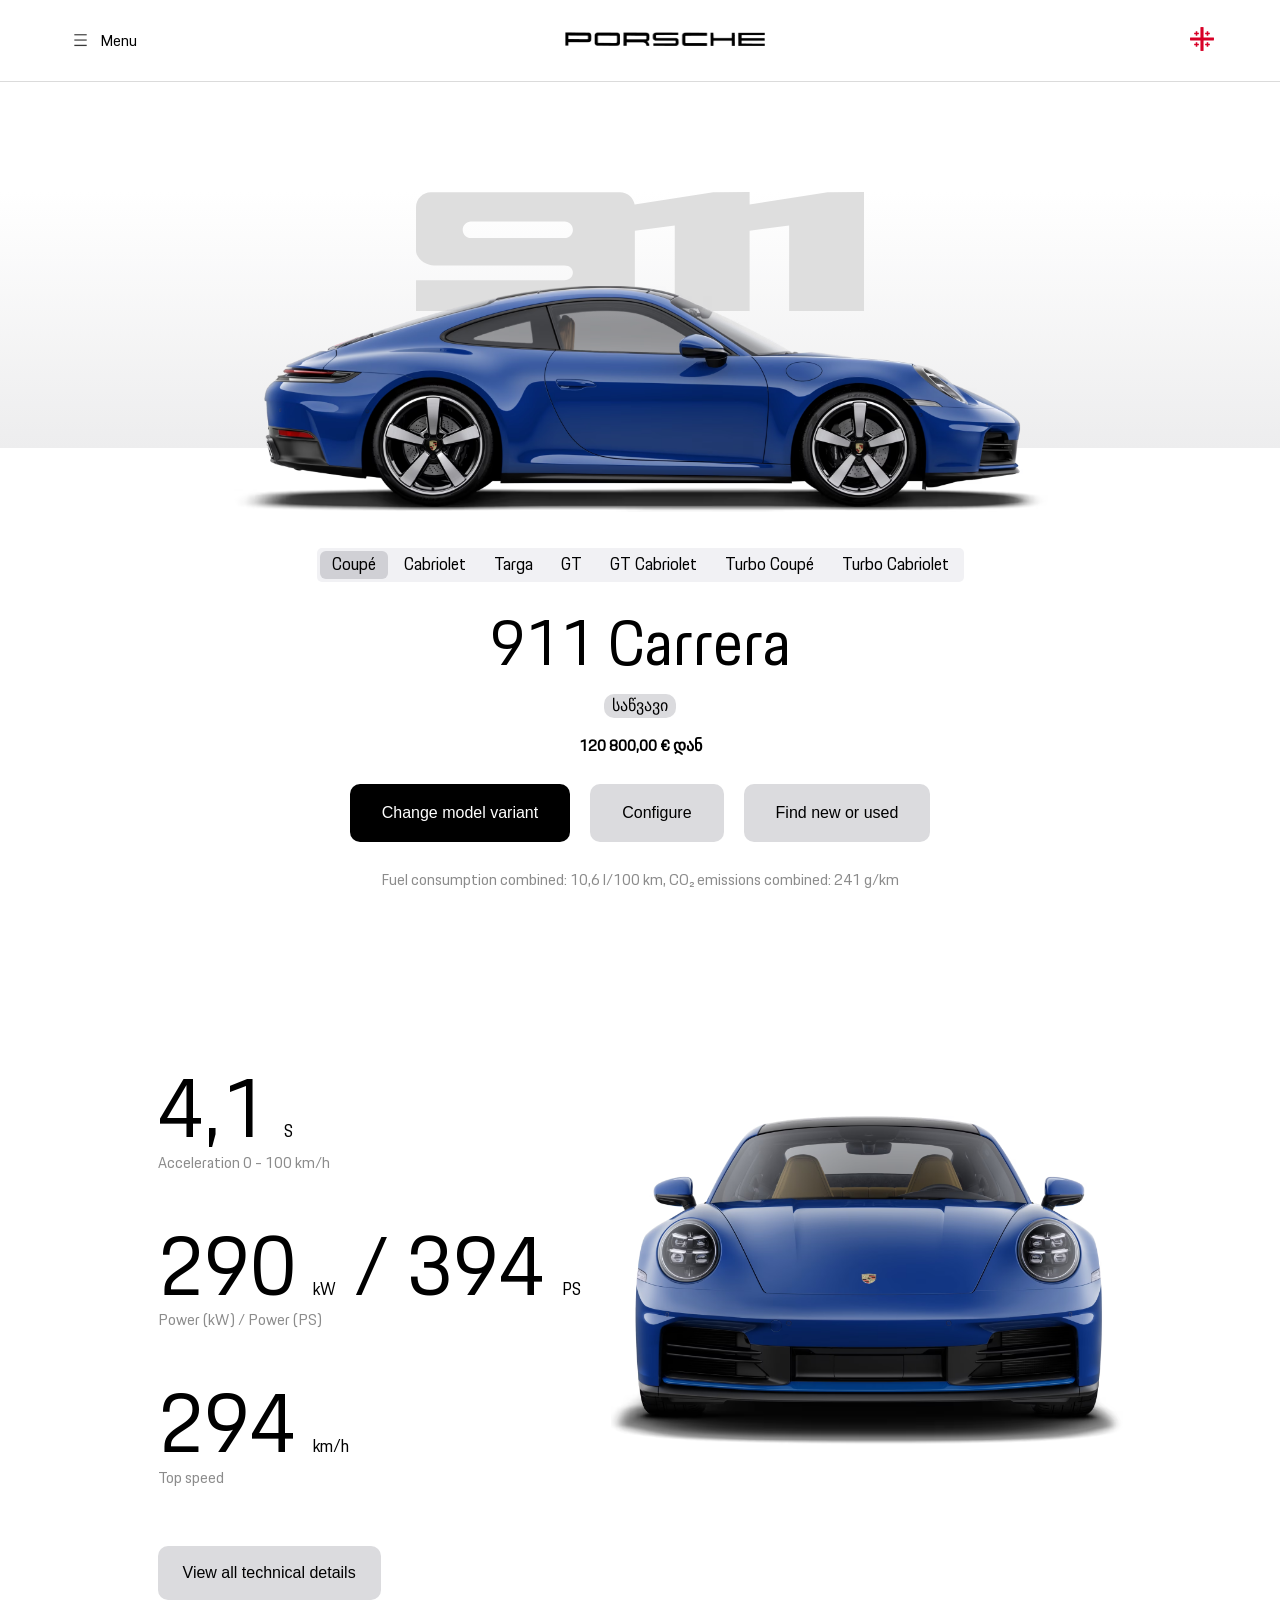
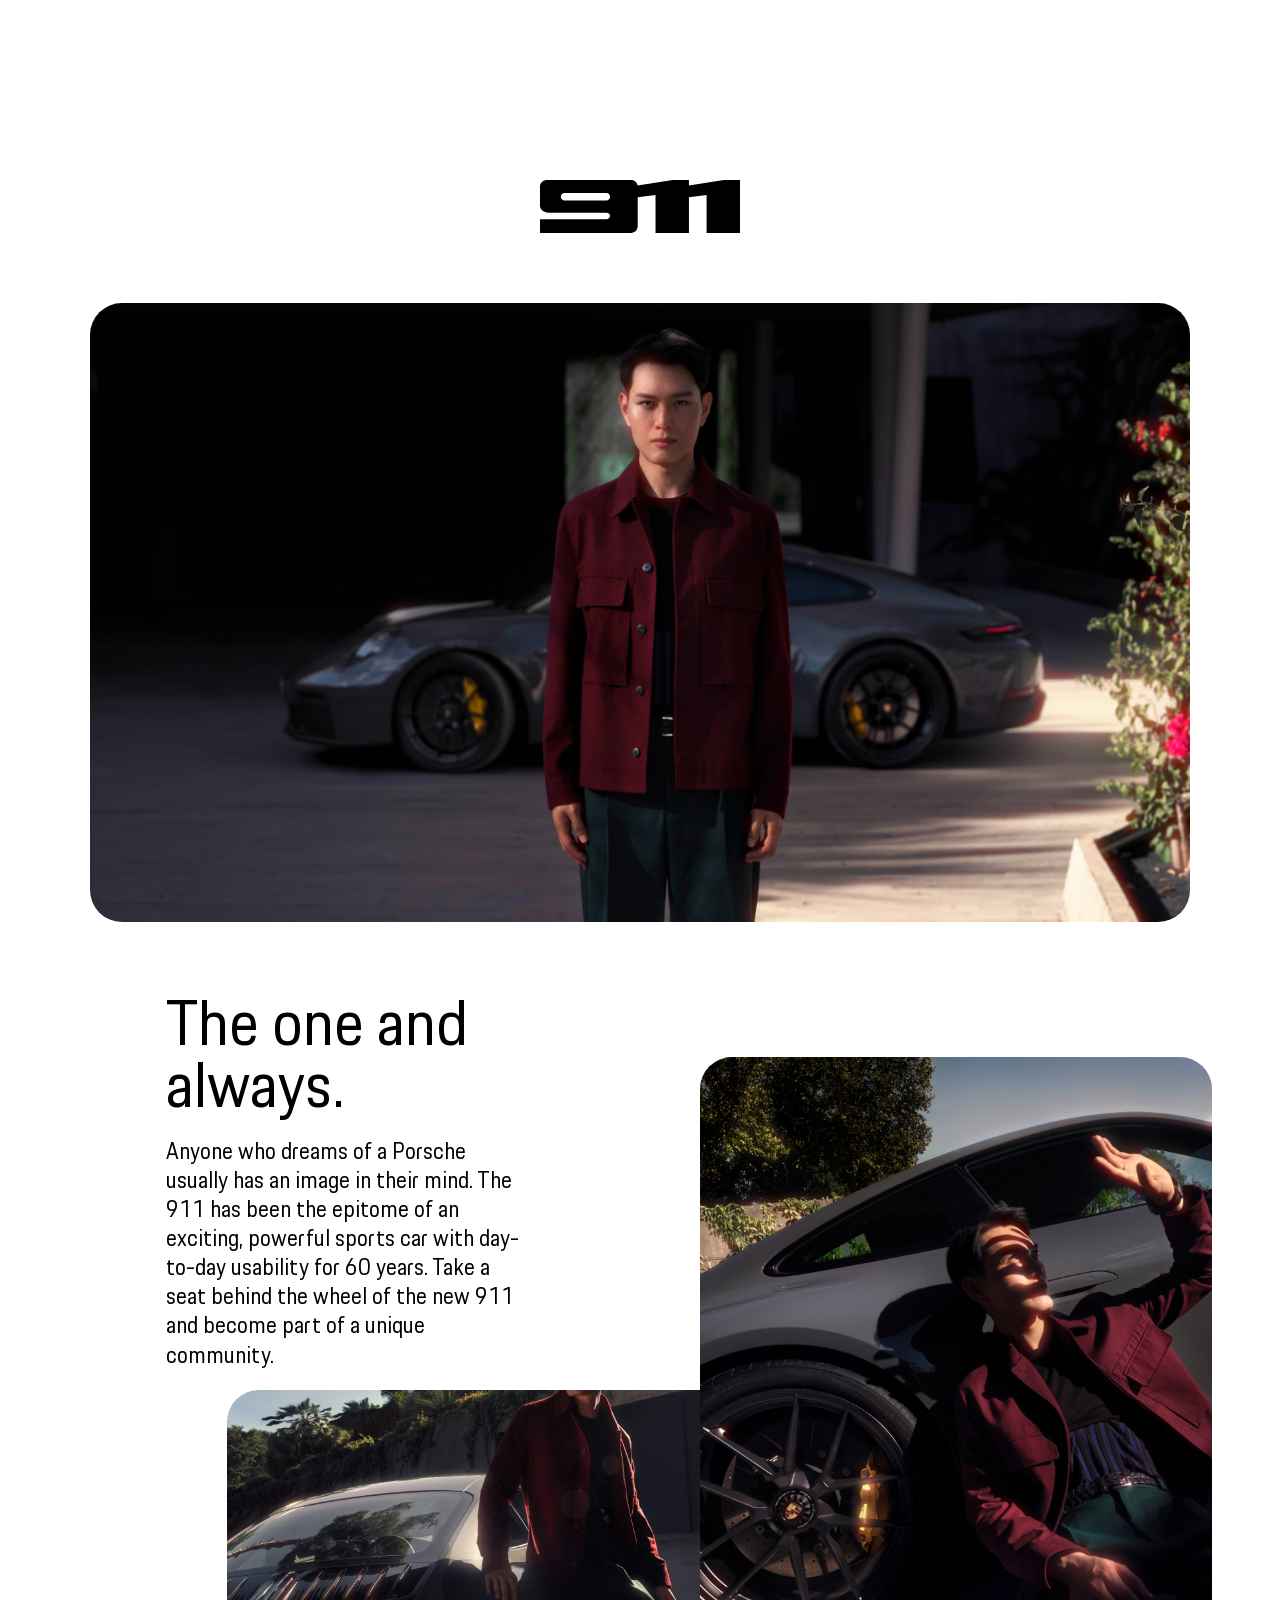
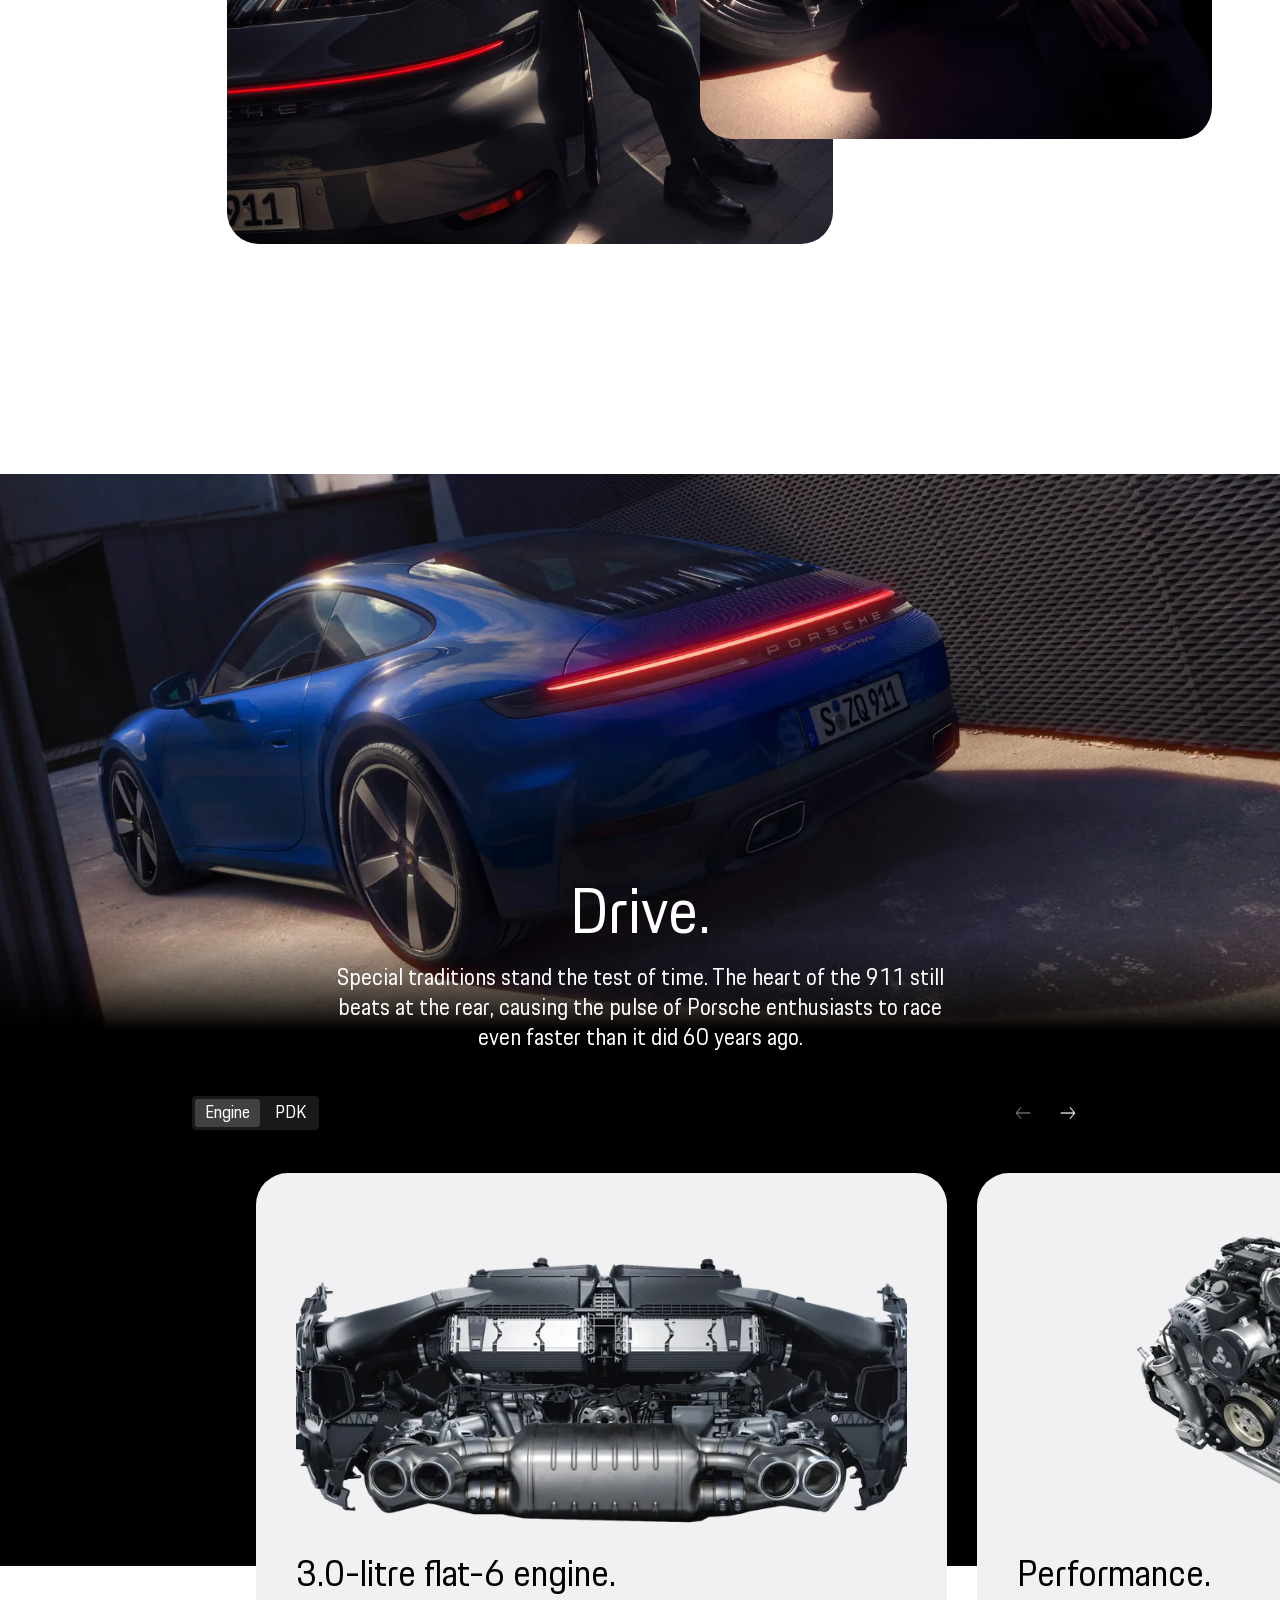
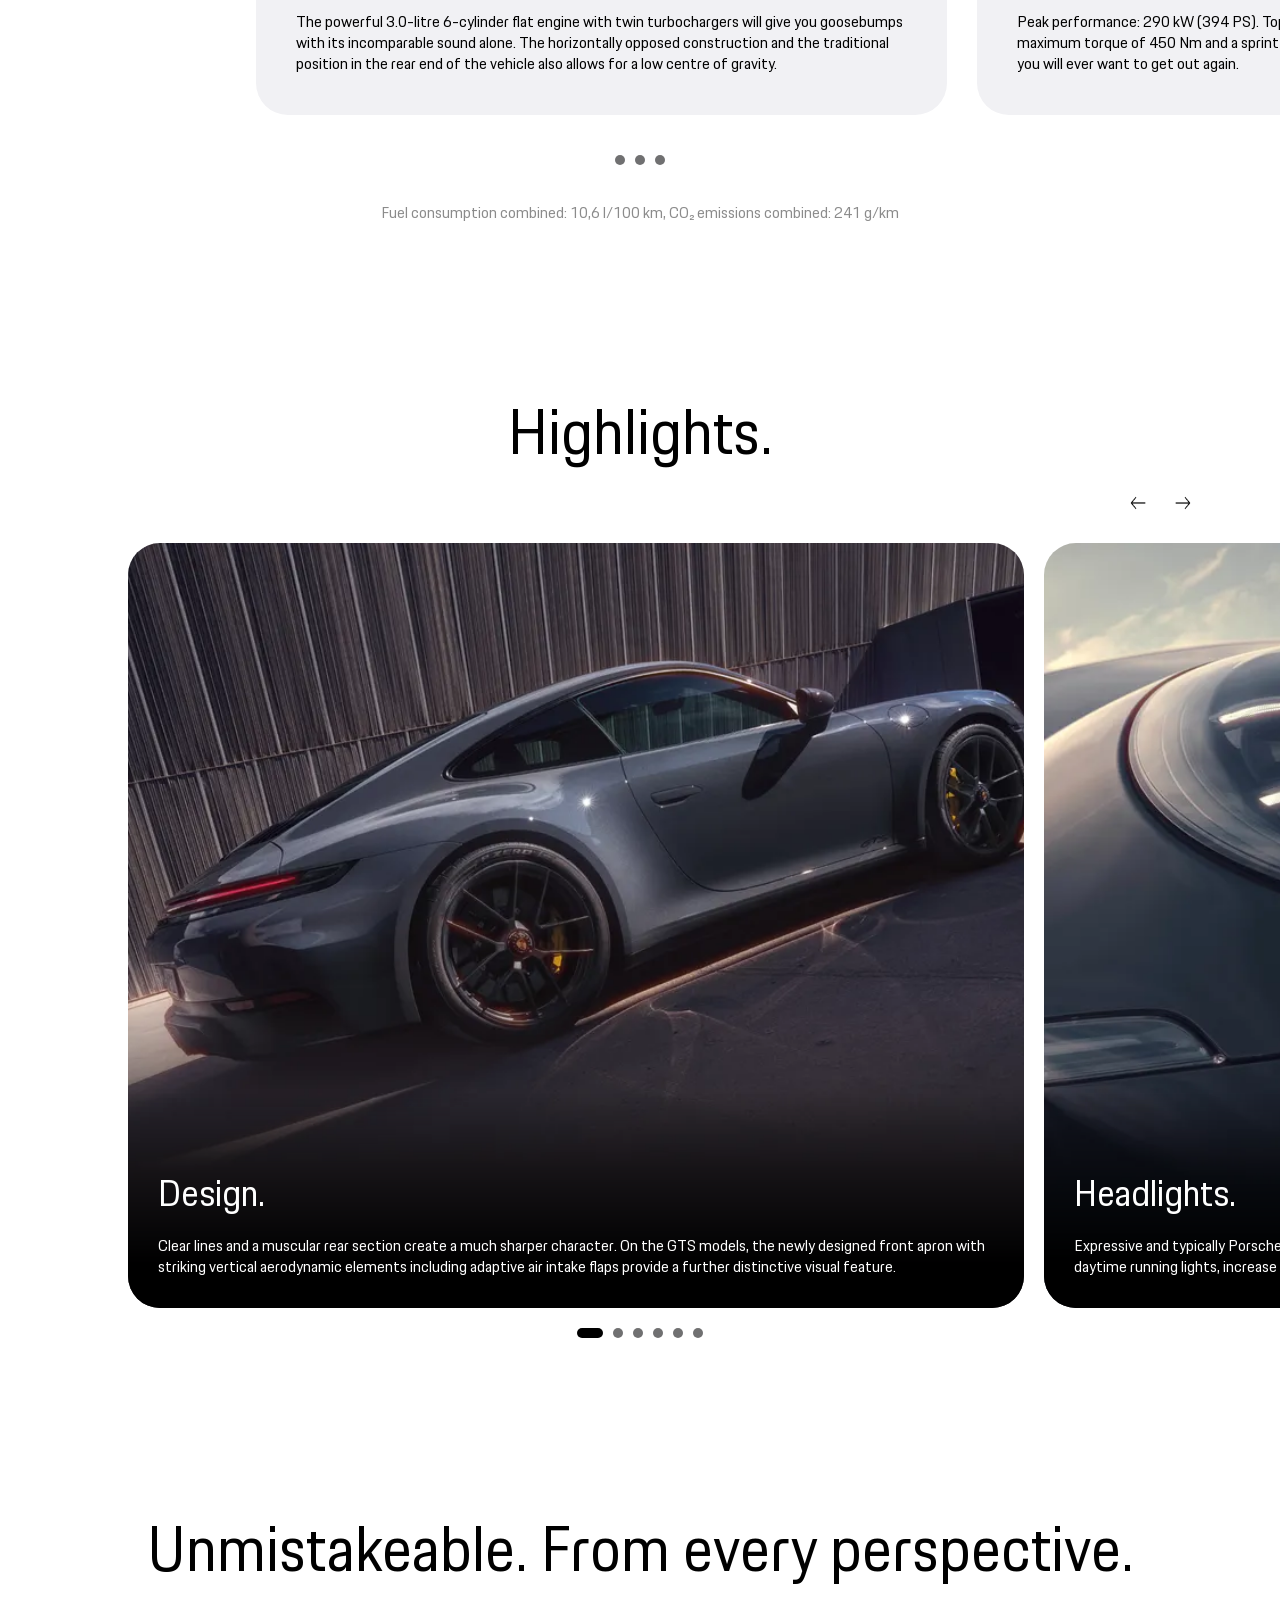
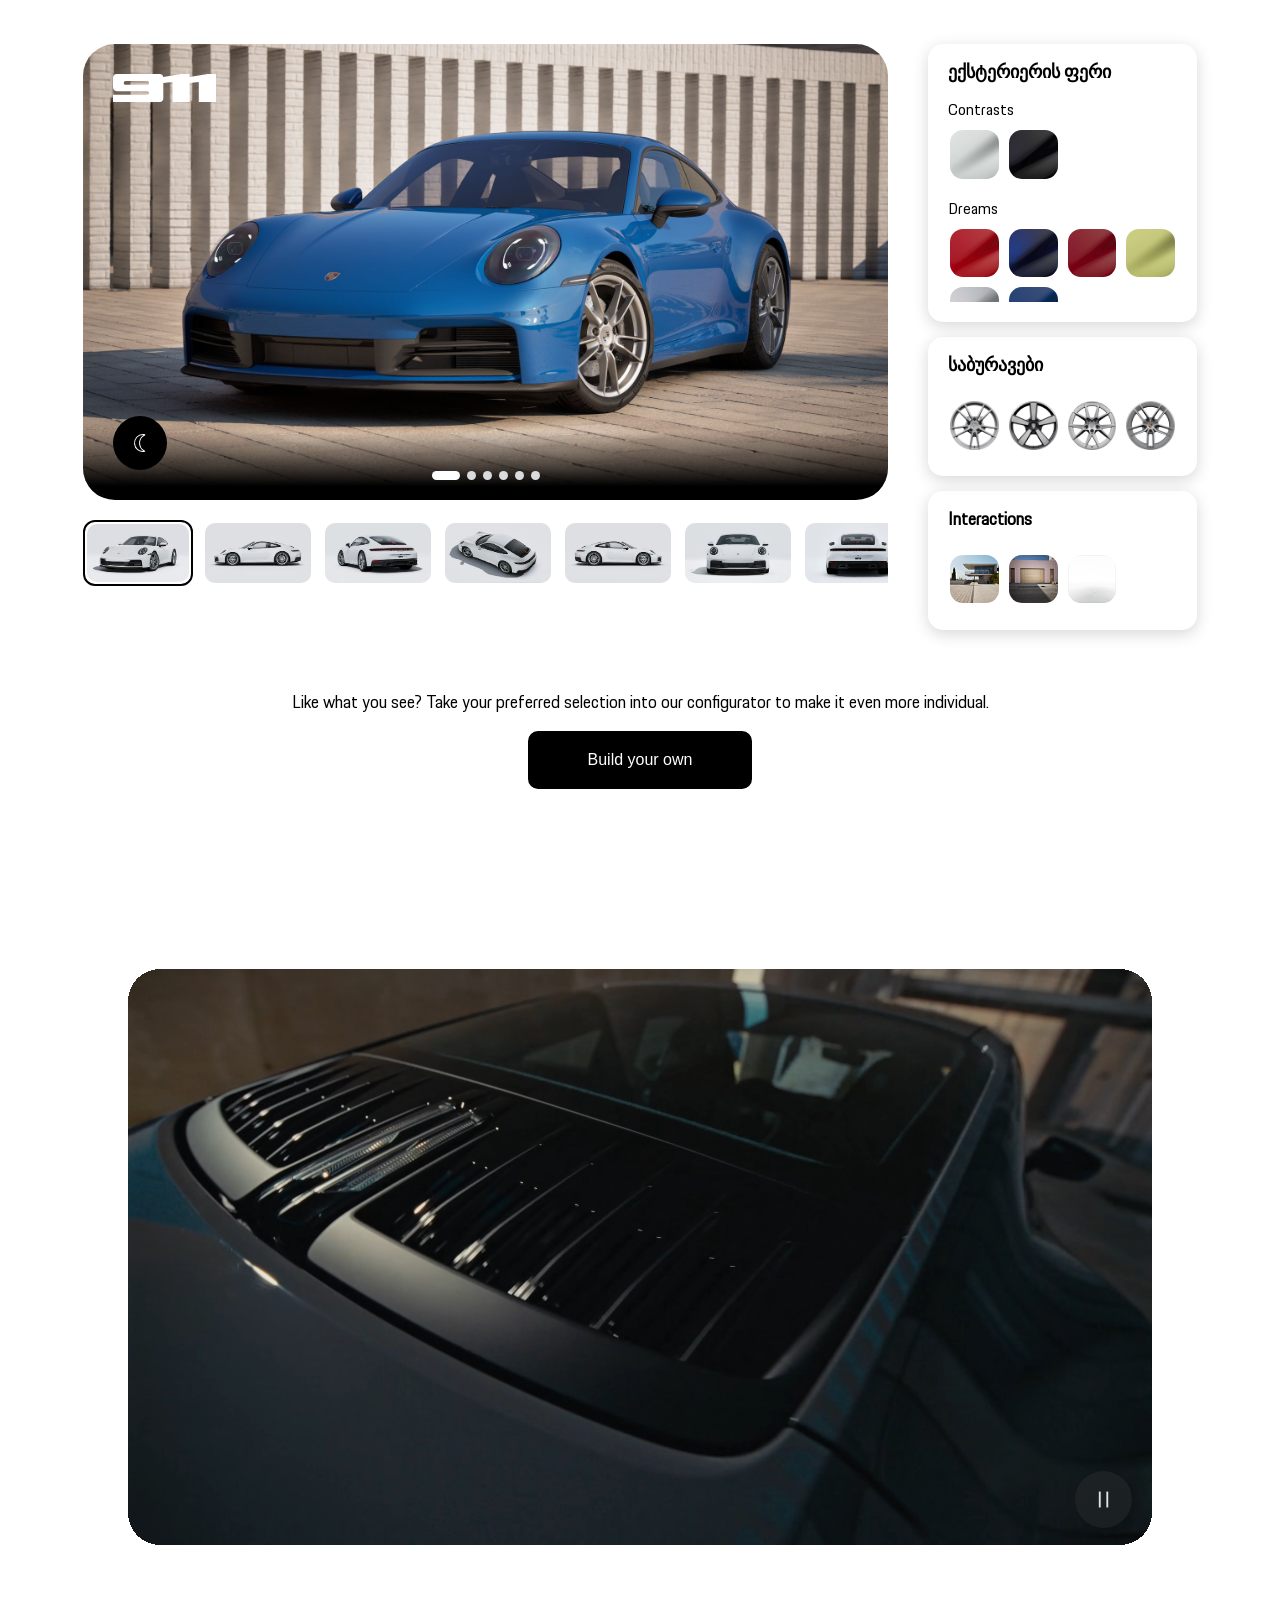
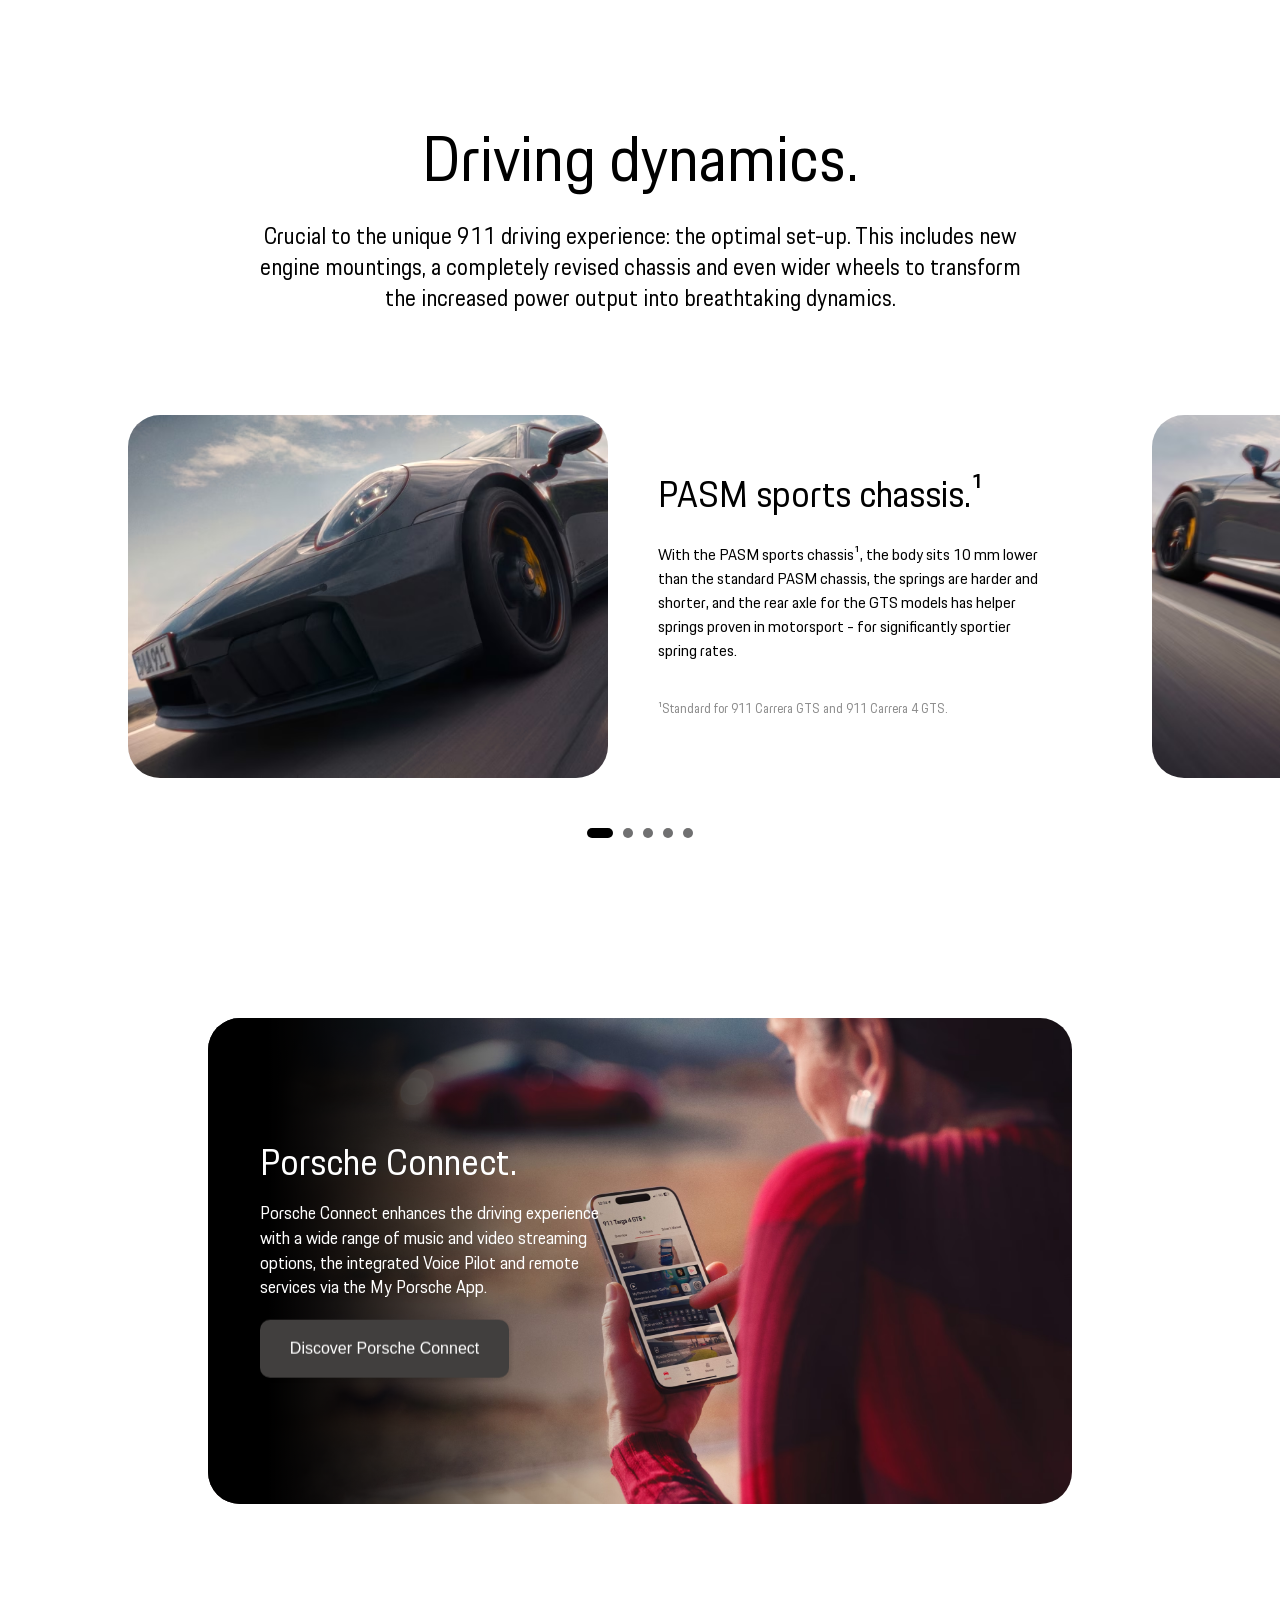
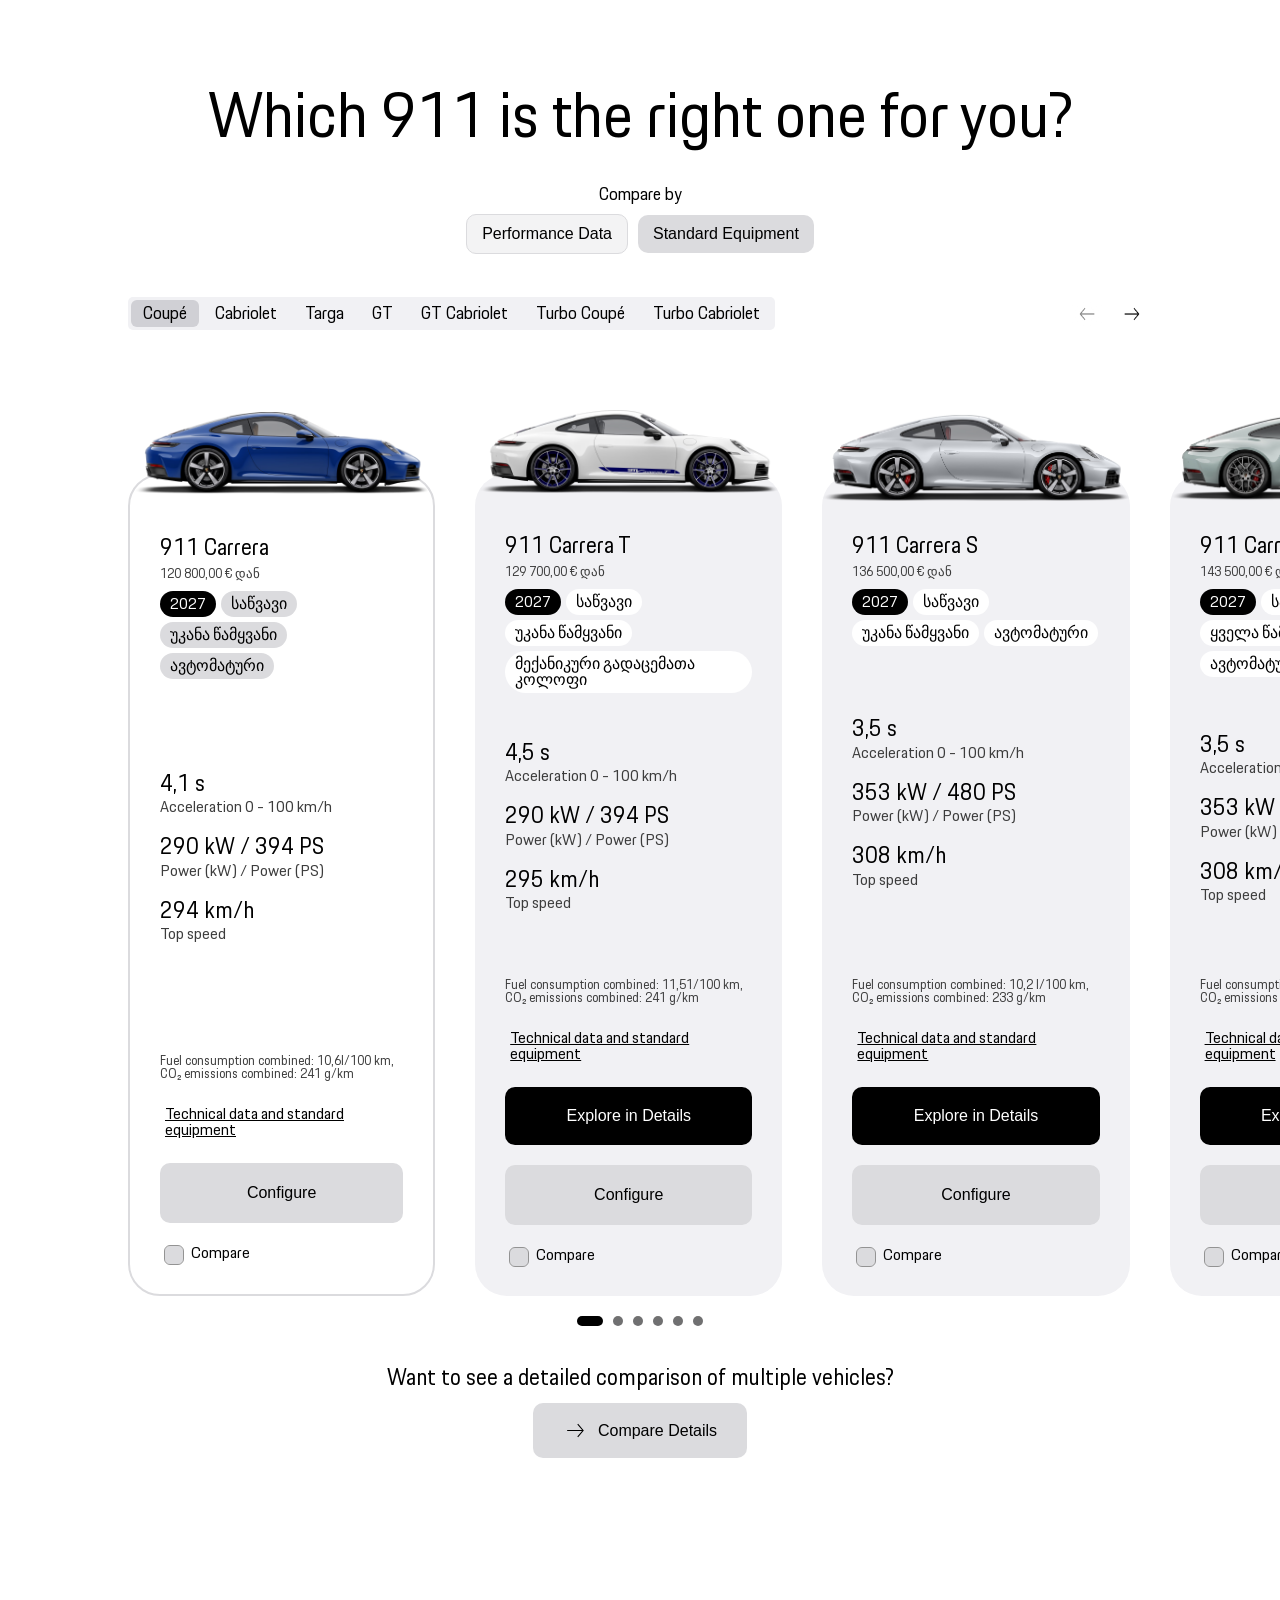
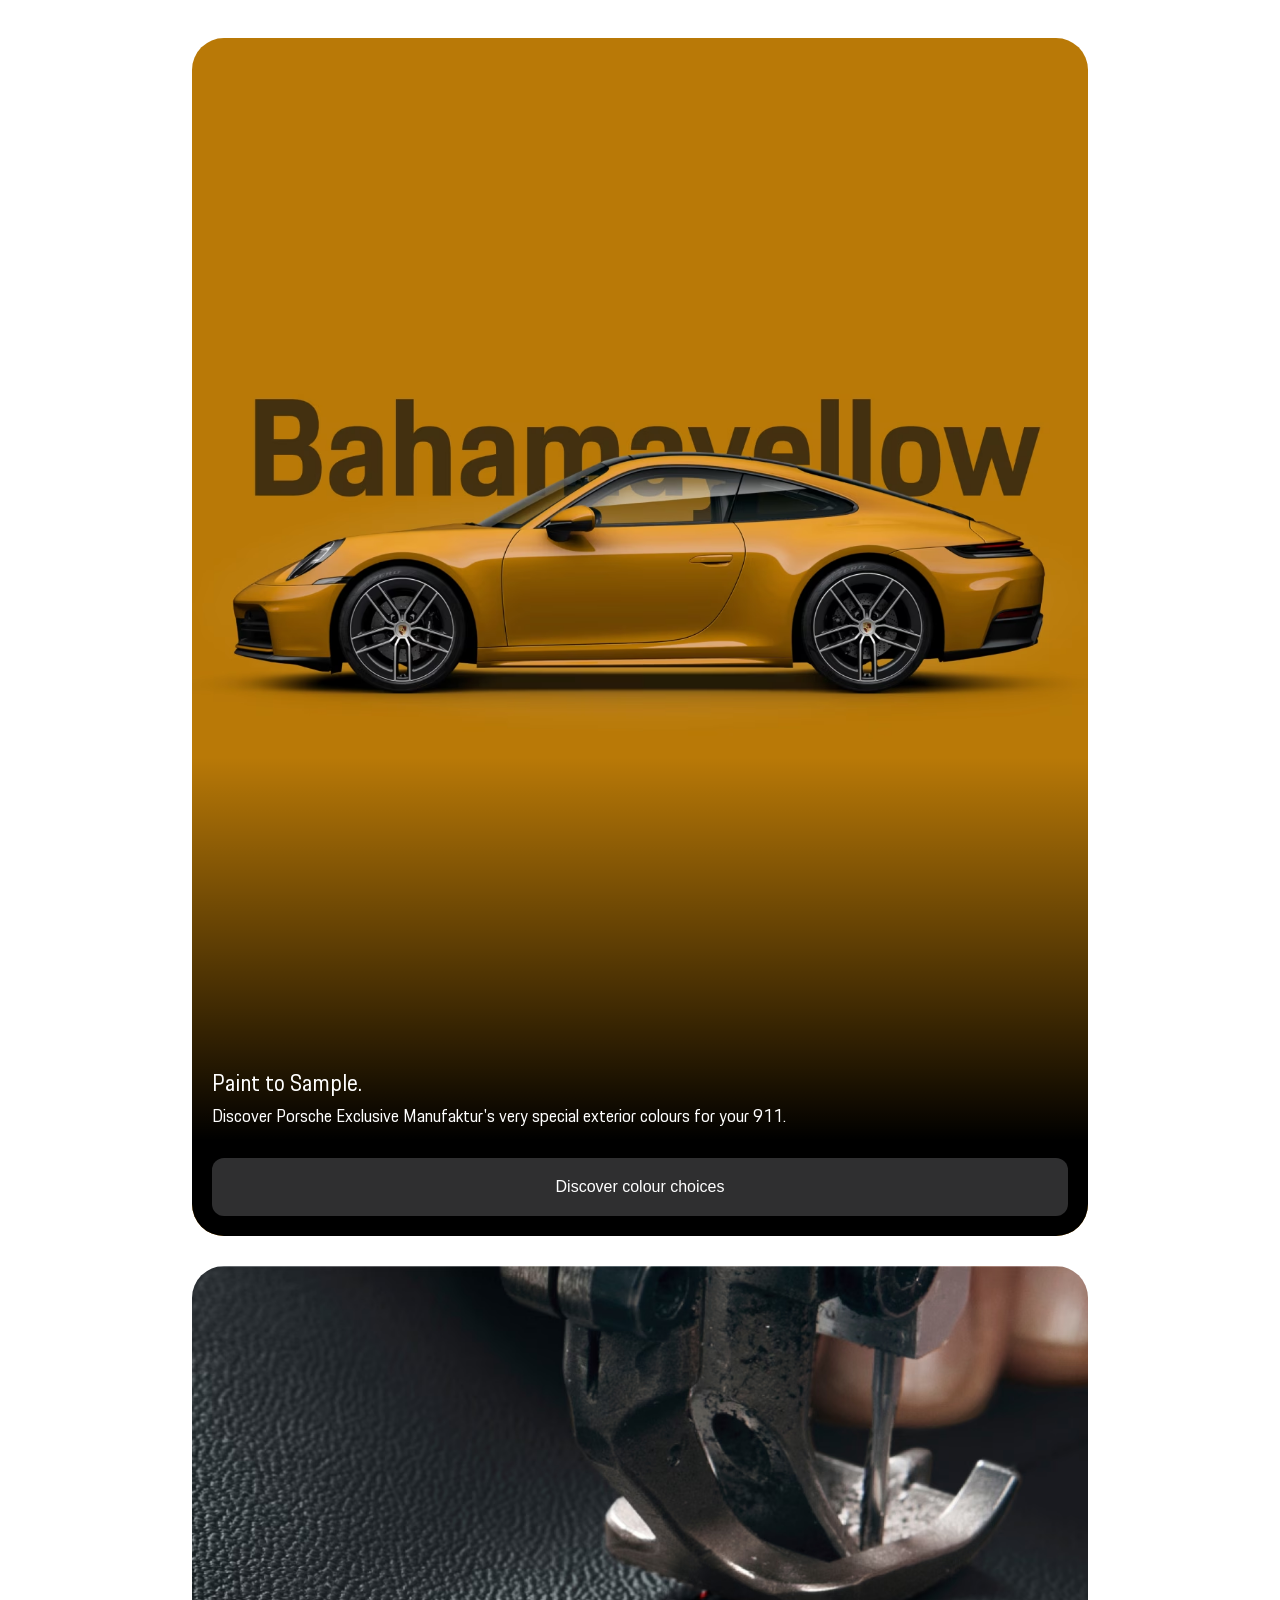
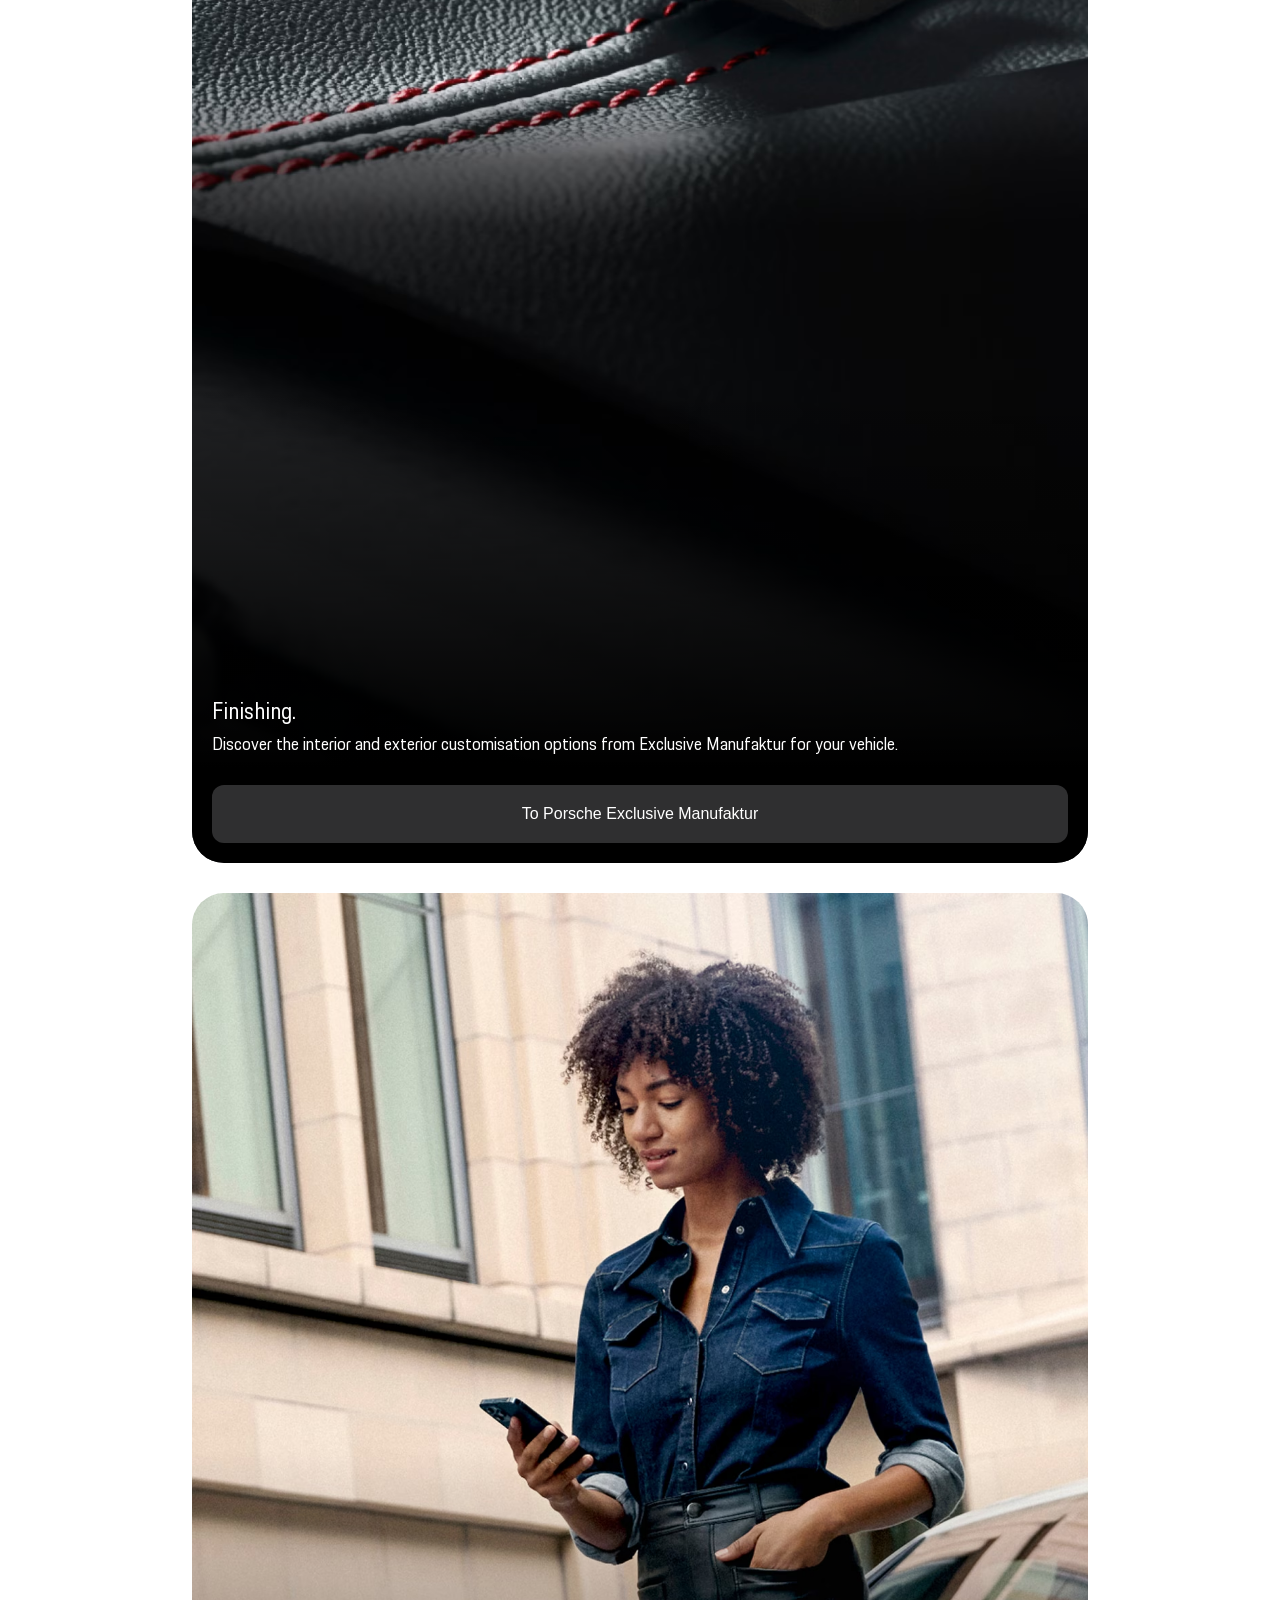
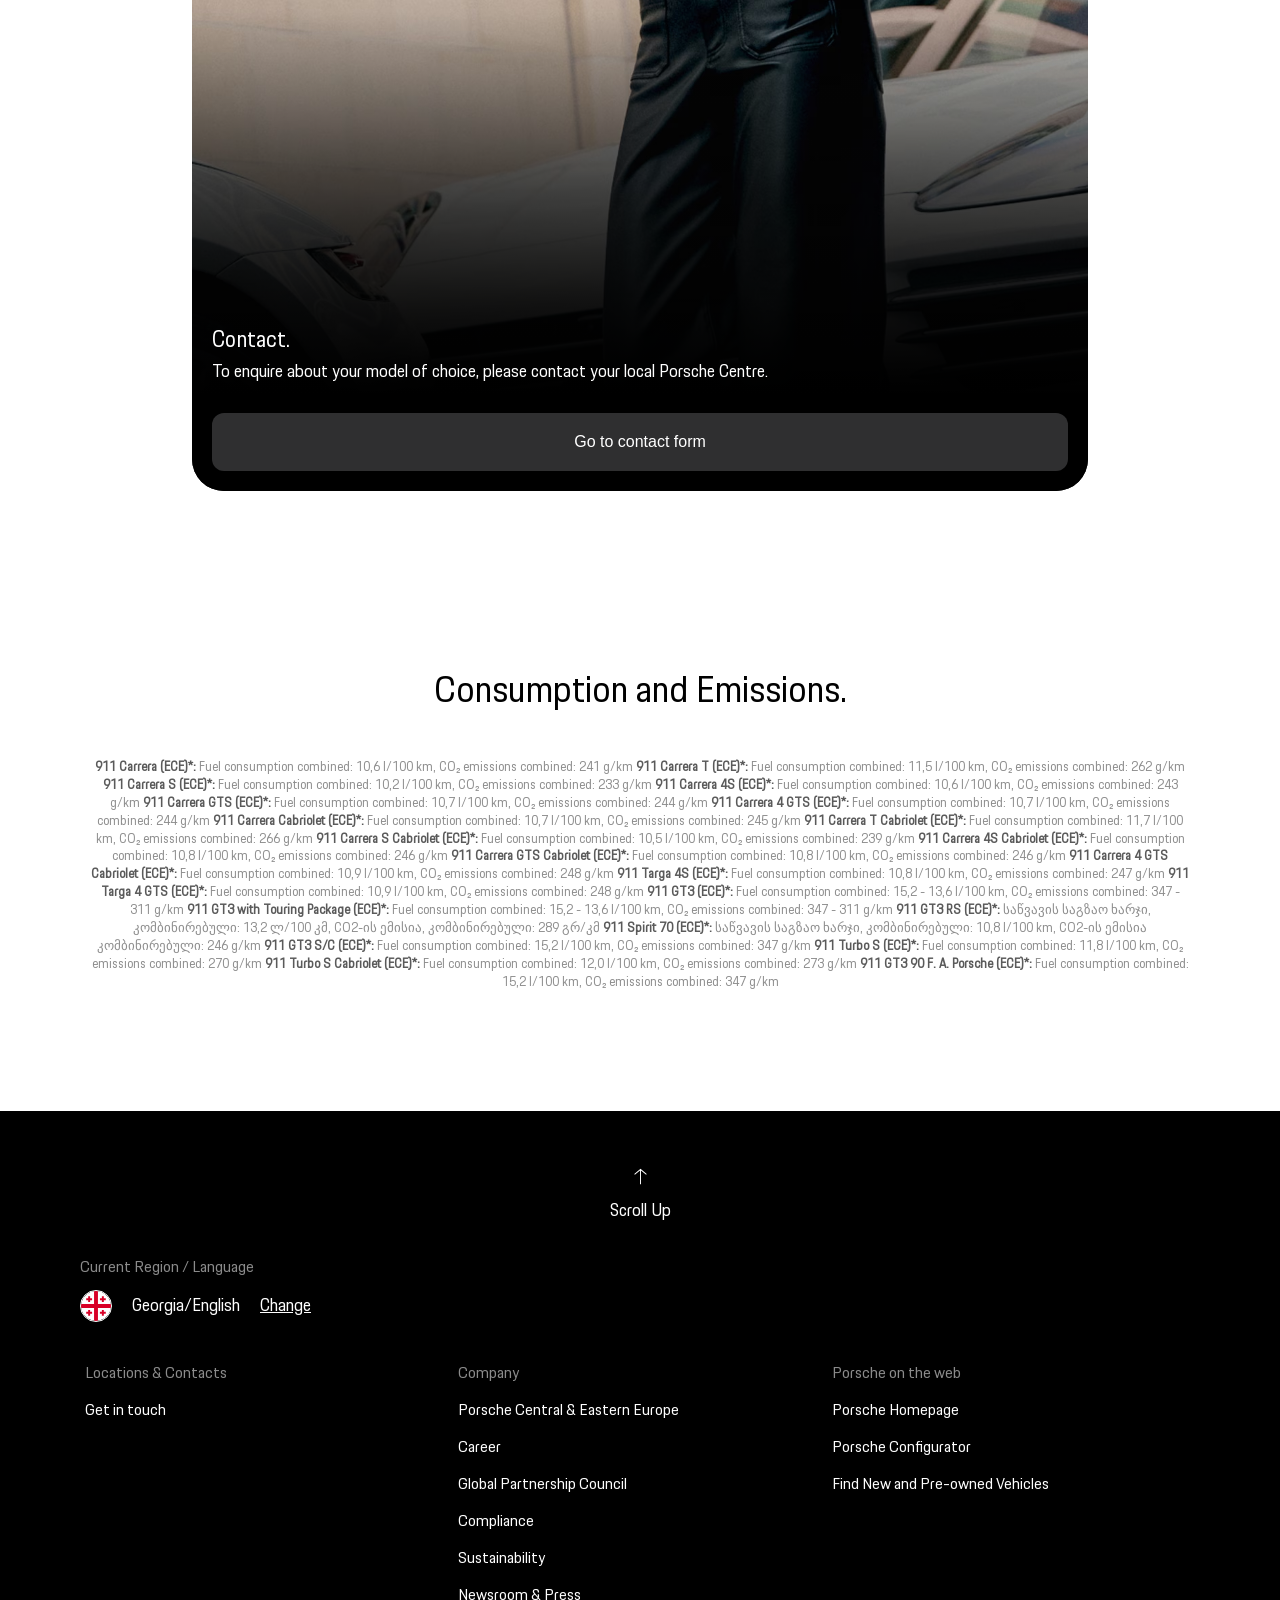
==== pages/911.html @ 8f224621 "optimize _header.scss by removing mixins and using only classes to apply specific header for specifi" ====
<!doctype html>
<html lang="en">
  <head>
    <meta charset="UTF-8" />
    <meta name="viewport" content="width=device-width, initial-scale=1.0" />
    <title>Porsche 911 Carrera | Porsche Georgia</title>
    <link
      rel="icon"
      type="image/x-icon"
      href="../assets/icons/porsche-logo.ico"
    />
    <link rel="stylesheet" href="../styles/main.css" />
  </head>
  <body class="page911">
    <aside id="sidebar">
      <div id="sidebar-background" class="background-element"></div>
      <nav>
        <button id="nav-close-btn" class="sidebar-close-btn">
          <img
            class="x-icon"
            src="../assets/icons/close.svg"
            alt="close icon"
          />
        </button>
        <div class="navigation-container">
          <div class="navigation-tabs">
            <button id="models-btn" class="navigation-btn selected">
              Models
              <img
                class="arrow-right"
                src="../assets/icons/arrow-head-right.svg"
                alt="arrow-right"
              />
            </button>
            <button id="vehicle-purchase-btn" class="navigation-btn">
              Vehicle Purchase
              <img
                class="arrow-right"
                src="../assets/icons/arrow-head-right.svg"
                alt="arrow-right"
              />
            </button>
            <button id="dealer-btn" class="navigation-btn">
              Find a Dealer
              <img
                class="arrow-right"
                src="../assets/icons/arrow-head-right.svg"
                alt="arrow-right"
              />
            </button>
          </div>
          <div class="navigation-action">
            <div class="car-models-tab navigation-tab show">
              <div class="car-model-card">
                <p class="car-model-name">718</p>
                <img
                  class="car-model-image"
                  src="../assets/images/car-models/718/718-side-profile.webp"
                  alt="porsche 911 side profile"
                />
                <div class="fuel-types">
                  <p class="fuel-type">საწვავი</p>
                </div>
              </div>
              <a href="#">
                <div class="car-model-card">
                  <p class="car-model-name">911</p>
                  <img
                    class="car-model-image"
                    src="../assets/images/car-models/911/911-side-profile.webp"
                    alt="porsche 911 side profile"
                  />
                  <div class="fuel-types">
                    <p class="fuel-type">საწვავი</p>
                  </div>
                </div>
              </a>
              <div class="car-model-card">
                <p class="car-model-name">Taycan</p>
                <img
                  class="car-model-image"
                  src="../assets/images/car-models/taycan/taycan-side-profile.webp"
                  alt="porsche 911 side profile"
                />
                <div class="fuel-types">
                  <p class="fuel-type">ელექტრო</p>
                </div>
              </div>
              <div class="car-model-card">
                <p class="car-model-name">Panamera</p>
                <img
                  class="car-model-image"
                  src="../assets/images/car-models/panamera/panamera-side-profile.webp"
                  alt="porsche 911 side profile"
                />
                <div class="fuel-types">
                  <p class="fuel-type">ჰიბრიდული</p>
                  <p class="fuel-type">საწვავი</p>
                </div>
              </div>
              <div class="car-model-card">
                <p class="car-model-name">Macan</p>
                <img
                  class="car-model-image"
                  src="../assets/images/car-models/macan/macan-side-profile.webp"
                  alt="porsche 911 side profile"
                />
                <div class="fuel-types">
                  <p class="fuel-type">ელექტრო</p>
                  <p class="fuel-type">საწვავი</p>
                </div>
              </div>
              <div class="car-model-card">
                <p class="car-model-name">Cayenne</p>
                <img
                  class="car-model-image"
                  src="../assets/images/car-models/cayenne/cayenne-side-profile.webp"
                  alt="porsche 911 side profile"
                />
                <div class="fuel-types">
                  <p class="fuel-type">ელექტრო</p>
                  <p class="fuel-type">ჰიბრიდული</p>
                  <p class="fuel-type">საწვავი</p>
                </div>
              </div>
            </div>
            <div class="vehicle-purchase-tab navigation-tab">
              <a href="#">Model Overview & Local Services</a>
              <a href="#">Configure</a>
              <a href="#">Compare Models</a>
              <a href="#">Saved Vehicles</a>
              <a href="#">Find New and Pre-owned Vehicles</a>
              <a href="#">E-Mobility & E-Performance</a>
              <a href="#">Genuine Accessories</a>
            </div>
            <div class="dealers-tab navigation-tab">
              <button class="find-dealer-btn">
                Search for dealers on a map
                <img
                  class="arrow-right-icon"
                  src="../assets/icons/black-arrow-right.svg"
                  alt="arrow pointing right"
                />
              </button>
              <div class="dealer-details-container">
                <p class="dealer-title">Porsche center Tbilisi</p>
                <p class="dealer-address">
                  12th km., David Agmashenebeli Alley, 0131 Tbilisi
                </p>

                <ul class="dealer-navigation-list">
                  <li class="navigation-list-item">
                    <a href="#">
                      <img
                        class="navigation-icon"
                        src="../assets/icons/pin.svg"
                        alt="pin"
                      />
                      Get Directions
                    </a>
                  </li>
                  <li class="navigation-list-item">
                    <a href="#">
                      <img
                        class="navigation-icon"
                        src="../assets/icons/globe-black.svg"
                        alt="pin"
                      />
                      Visit Dealer Website
                    </a>
                  </li>
                  <li class="navigation-list-item">
                    <a href="#">
                      <img
                        class="navigation-icon"
                        src="../assets/icons/car.svg"
                        alt="pin"
                      />
                      See Vehicles for this Dealer
                    </a>
                  </li>
                </ul>
                <button class="show-more-details-btn">
                  <img
                    class="arrow-down-icon"
                    src="../assets/icons/arrow-head-down.svg"
                    alt="arrow pointing down"
                  />how more details
                </button>
              </div>
            </div>
          </div>
        </div>
      </nav>
    </aside>
    <header class="white-header-fixed">
      <div class="header-container">
        <div class="header-left">
          <a href="#" class="model-name">911 Carrera</a>
          <a class="model-change-link" href="#">Change Model variant</a>
        </div>
        <nav class="header-right">
          <img
            class="vertical-menu-lines"
            src="../assets/icons/menu-dots-vertical.svg"
            alt=""
          />
          <ul class="nav-list">
            <li class="list-item">Configure</li>
            <li class="list-item">Find new or used</li>
            <li class="list-item">Compare</li>
          </ul>
        </nav>
      </div>
    </header>
    <main>
      <header class="white-header-static">
        <div class="header-container">
          <div id="sidebar-toggle" class="header-left">
            <img
              class="burger-menu"
              src="../assets/icons/menu-lines-white.png"
              alt="burger menu"
            />
            <p class="menu">Menu</p>
          </div>
          <div class="header-middle">
            <img
              class="porsche-logo"
              src="../assets/icons/porsche-logo.png"
              alt="porsche-logo"
            />
            <img
              class="porsche-title"
              src="../assets/images/porsche-title.png"
              alt="Porsche-title"
            />
          </div>
          <div class="header-right">
            <img
              class="globe-icon"
              src="../assets/icons/georgia.svg"
              alt="globe"
            />
            <div class="globe-tooltip">Country Selector</div>
          </div>
        </div>
      </header>
      <section id="section1" class="model-hero-section">
        <div class="section-container">
          <div class="section-up">
            <img
              class="model-signature-image"
              src="../assets/images/model-signatures/911.svg"
              alt="911 signature text"
            /><img
              class="model-side-profile-image"
              src="../assets/images/car-models/911/911-blue-carrera-side-profile.avif"
              alt="blue porsche 911 carrera side profile image"
            />
          </div>
          <div class="section-down">
            <div class="model-type-slider">
              <a class="model-type-link selected" href="#">Coupé</a>
              <a class="model-type-link" href="#">Cabriolet</a>
              <a class="model-type-link" href="#">Targa</a>
              <a class="model-type-link" href="#">GT</a>
              <a class="model-type-link" href="#">GT Cabriolet</a>
              <a class="model-type-link" href="#">Turbo Coupé</a>
              <a class="model-type-link" href="#">Turbo Cabriolet</a>
            </div>
            <div class="model-details">
              <h1 class="model-name">911 Carrera</h1>
              <div class="fuel-types">
                <p class="fuel-type">საწვავი</p>
              </div>
              <p class="model-starting-price">120 800,00 € დან</p>
            </div>
            <div class="model-btns">
              <button class="model-btn black-button">
                Change model variant
              </button>
              <button class="model-btn gray-button">Configure</button>
              <button class="model-btn gray-button">Find new or used</button>
            </div>
            <div class="additional-details">
              <p class="additional-detail">
                Fuel consumption combined: 10,6 l/100 km, CO₂ emissions
                combined: 241 g/km
              </p>
            </div>
          </div>
        </div>
      </section>
      <section id="section2" class="model-specs-section">
        <div class="section-container">
          <div class="section-content">
            <div class="model-specs-wrapper">
              <div class="model-specs">
                <div class="spec">
                  <h2 class="spec-result">4,1 <span>S</span></h2>
                  <p class="spec-description">Acceleration 0 - 100 km/h</p>
                </div>
                <div class="spec">
                  <h2 class="spec-result">
                    290 <span>kW</span> / 394 <span>PS</span>
                  </h2>
                  <p class="spec-description">Power (kW) / Power (PS)</p>
                </div>
                <div class="spec">
                  <h2 class="spec-result">294 <span>km/h</span></h2>
                  <p class="spec-description">Top speed</p>
                </div>
              </div>
            </div>
            <img
              class="model-image"
              src="../assets/images/car-models/911/911-blue-carrera-front-profile.avif"
              alt="blue porsche 911 carrera front profile"
            />
          </div>
          <button class="gray-button view-specs-btn">
            View all technical details
          </button>
        </div>
      </section>
      <section id="section3" class="model-testimonial-section">
        <div class="section-container">
          <img
            class="model-signature-image"
            src="../assets/images/model-signatures/911.svg"
            alt="911 signature image"
          />
          <img
            id="image1"
            class="testimonial-image image1"
            src="../assets/images/guy-staring-at-your-soul.avif"
            alt="Porsche 911 Carrera GTS in Slate Grey Neo in front of a house. Side view. Man standing in the foreground in front of the vehicle."
          />

          <div class="testimonial">
            <h2 class="testimonial-title">The one and always.</h2>
            <p class="testimonial-text">
              Anyone who dreams of a Porsche usually has an image in their mind.
              The 911 has been the epitome of an exciting, powerful sports car
              with day-to-day usability for 60 years. Take a seat behind the
              wheel of the new 911 and become part of a unique community.
            </p>
          </div>
          <img
            id="image2"
            class="testimonial-image image2"
            src="../assets/images/guy-taking-cover-from-sun.avif"
            alt="Porsche 911 Carrera GTS in Slate Grey Neo parked in the city. View of rear end. Man leans on vehicle."
          />

          <img
            id="image3"
            class="testimonial-image image3"
            src="../assets/images/guy-leaning-on-a-911.avif"
            alt="Man leaning against the side of the Porsche 911 Carrera GTS in Slate Grey Neo shading his face from the sun."
          />
        </div>
      </section>
      <section id="section4" class="model-details-section">
        <div class="section-container">
          <div class="section-up subsection">
            <div class="image-container">
              <img
                class="subsection-image"
                src="../assets/images/car-models/911/911-blue-carrera-driving.webp"
                alt="Porsche 911 Carrera GTS in Slate Grey Neo driving on a road. Front view from the front."
              />
            </div>

            <div class="subsection-text-container">
              <div class="subsection-text-wrapper">
                <h2 class="subsection-title">Drive.</h2>
                <p class="subsection-text">
                  Special traditions stand the test of time. The heart of the
                  911 still beats at the rear, causing the pulse of Porsche
                  enthusiasts to race even faster than it did 60 years ago.
                </p>
              </div>
            </div>
          </div>
          <div class="section-down car-parts-slider subsection">
            <div class="slider-nav-buttons">
              <div class="model-part-links">
                <a class="model-part-link selected" href="#slide1">Engine</a>
                <a class="model-part-link" href="#slide3">PDK</a>
              </div>
              <div class="arrow-btns navigation-arrow-buttons">
                <button
                  class="arrow-btn car-part-arrow-btn arrow-btn-left disabled"
                >
                  <img
                    class="arrow-icon"
                    src="../assets/icons/white-arrow-right.png"
                    alt="white arrow pointing right"
                  />
                </button>
                <button class="arrow-btn arrow-btn-right car-part-arrow-btn">
                  <img
                    class="arrow-icon"
                    src="../assets/icons/white-arrow-right.png"
                    alt="white arrow pointing left"
                  />
                </button>
              </div>
            </div>

            <div class="slider-wrapper">
              <div class="slider">
                <div id="slide1" class="slider-card car-part-slide">
                  <img
                    class="slider-image"
                    src="../assets/images/engine-parts/engine.webp"
                    alt="Porsche 911 exhaust part"
                  />
                  <div class="model-part-text">
                    <h3 class="model-part-title">3.0-litre flat-6 engine.</h3>
                    <p class="model-part-description">
                      The powerful 3.0-litre 6-cylinder flat engine with twin
                      turbochargers will give you goosebumps with its
                      incomparable sound alone. The horizontally opposed
                      construction and the traditional position in the rear end
                      of the vehicle also allows for a low centre of gravity.
                    </p>
                  </div>
                </div>
                <div id="slide2" class="slider-card car-part-slide">
                  <img
                    class="slider-image"
                    src="../assets/images/engine-parts/engine2.webp"
                    alt="Porsche 911 exhaust part"
                  />
                  <div class="model-part-text">
                    <h3 class="model-part-title">Performance.</h3>
                    <p class="model-part-description">
                      Peak performance: 290 kW (394 PS). Top speed: 294 km/h.
                      With this technical data, a maximum torque of 450 Nm and a
                      sprint from 0 to 100 km/h in 4,1 s, it's highly unlikely
                      that you will ever want to get out again.
                    </p>
                  </div>
                </div>
                <div id="slide3" class="slider-card car-part-slide">
                  <img
                    class="slider-image"
                    src="../assets/images/engine-parts/transmission.webp"
                    alt="Porsche 911 exhaust part"
                  />
                  <div class="model-part-text">
                    <h3 class="model-part-title">PDK.</h3>
                    <p class="model-part-description">
                      The 8-speed Porsche Doppelkupplung (PDK) allows extremely
                      fast gear changes without interrupting the flow of power -
                      even by a millisecond. The PDK combines sports tuning in
                      1st to 6th gear with efficient overdrive ratios (7th and
                      8th gear).
                    </p>
                  </div>
                </div>
              </div>
            </div>
            <div class="slider-navigation">
              <a
                class="navigation-link car-part-navigation-link"
                href="#slide1"
              ></a>
              <a
                class="navigation-link car-part-navigation-link"
                href="#slide2"
              ></a>
              <a
                class="navigation-link car-part-navigation-link"
                href="#slide3"
              ></a>
            </div>
            <p class="fuel-consumption-text">
              Fuel consumption combined: 10,6 l/100 km, CO₂ emissions combined:
              241 g/km
            </p>
          </div>
        </div>
      </section>
      <section id="section5" class="highlights-section">
        <div class="section-container">
          <h2 class="section-heading">Highlights.</h2>
          <div class="arrow-btns navigation-arrow-buttons">
            <button
              class="arrow-btn highlights-arrow-btn arrow-btn-left disabled"
            >
              <img
                class="arrow-icon"
                src="../assets/icons/white-arrow-right.png"
                alt="white arrow pointing right"
              />
            </button>
            <button
              class="arrow-btn highlights-arrow-btn arrow-btn-right highlights-arrow"
            >
              <img
                class="arrow-icon"
                src="../assets/icons/white-arrow-right.png"
                alt="white arrow pointing left"
              />
            </button>
          </div>
          <div class="slider-wrapper">
            <div class="slider">
              <div class="slider-card highlights-slide" id="highlights-slide1">
                <div class="slider-media">
                  <img
                    class="slider-image"
                    src="../assets/images/car-models/911/911-gray-carrera-side.webp"
                    alt="Porsche 911 Carrera GTS in Slate Grey Neo in front of a Dark Grey wall. Side view."
                  />
                </div>
                <div class="slider-body">
                  <h3 class="slider-heading">Design.</h3>
                  <p class="slider-description">
                    Clear lines and a muscular rear section create a much
                    sharper character. On the GTS models, the newly designed
                    front apron with striking vertical aerodynamic elements
                    including adaptive air intake flaps provide a further
                    distinctive visual feature.
                  </p>
                </div>
              </div>
              <div class="slider-card highlights-slide" id="highlights-slide2">
                <div class="slider-media">
                  <img
                    class="slider-image"
                    src="../assets/images/car-models/911/911-gray-carrera-headlights.webp"
                    alt="Porsche 911 Carrera GTS in Slate Grey Neo in front of a Dark Grey wall. Side view."
                  />
                </div>
                <div class="slider-body">
                  <h3 class="slider-heading">Headlights.</h3>
                  <p class="slider-description">
                    Expressive and typically Porsche: the new Matrix LED main
                    headlights, including all lighting functions such as the
                    4-point daytime running lights, increase the distinctive
                    look of the 911 from afar with their lighting signature.
                  </p>
                </div>
              </div>
              <div class="slider-card highlights-slide" id="highlights-slide3">
                <div class="slider-media">
                  <img
                    class="slider-image"
                    src="../assets/images/car-models/911/911-gray-carrera-back.webp"
                    alt="Porsche 911 Carrera GTS in Slate Grey Neo driving on a road. Rear and side view."
                  />
                </div>
                <div class="slider-body">
                  <h3 class="slider-heading">Dynamics.</h3>
                  <p class="slider-description">
                    The PASM sports chassis (-10 mm) with helper springs at the
                    rear and the rear-axle steering increase the performance on
                    the circuit as standard on the 911 Carrera GTS models.
                  </p>
                </div>
              </div>
              <div class="slider-card highlights-slide" id="highlights-slide4">
                <div class="slider-media">
                  <img
                    class="slider-image"
                    src="../assets/images/car-models/911/911-gray-carrera-interior-display.webp"
                    alt="Interior of the Porsche 911 Carrera GTS. View of the infotainment system - called the Porsche Communication Management System (PCM)."
                  />
                </div>
                <div class="slider-body">
                  <h3 class="slider-heading">Porsche Digital Interaction.</h3>
                  <p class="slider-description">
                    The new Porsche DI user interface sets new standards with
                    intuitive operation, customisable widgets and a modern look
                    and feel.
                  </p>
                </div>
              </div>
              <div class="slider-card highlights-slide" id="highlights-slide5">
                <div class="slider-media">
                  <img
                    class="slider-image"
                    src="../assets/images/car-models/911/911-gray-carrera-car-play.webp"
                    alt="Interior of the Porsche 911 Carrera GTS. View of the infotainment system - called the Porsche Communication Management System (PCM)."
                  />
                </div>
                <div class="slider-body">
                  <h3 class="slider-heading">App Centre.</h3>
                  <p class="slider-description">
                    Smart infotainment: The App Centre brings a wide range of
                    apps straight to your Porsche. If desired, you can control
                    it via the AI Voice Pilot - precisely, using natural
                    language, and tailored to the driver and passengers.
                  </p>
                </div>
              </div>
              <div class="slider-card highlights-slide" id="highlights-slide6">
                <div class="slider-media">
                  <img
                    class="slider-image"
                    src="../assets/images/porsche-designer.webp"
                    alt="Porsche Design custom-built timepieces (watch)."
                  />
                </div>
                <div class="slider-body">
                  <h3 class="slider-heading">
                    Porsche Design custom-built timepieces.
                  </h3>
                  <p class="slider-description">
                    The sports car for your wrist. Make a statement for
                    unlimited individuality with the configurable timepieces
                    from Porsche Design.
                  </p>
                </div>
              </div>
            </div>
          </div>
          <div class="slider-navigation">
            <a class="navigation-link selected" href="#highlights-slide1"></a>
            <a class="navigation-link" href="#highlights-slide2"></a>
            <a class="navigation-link" href="#highlights-slide3"></a>
            <a class="navigation-link" href="#highlights-slide4"></a>
            <a class="navigation-link" href="#highlights-slide5"></a>
            <a class="navigation-link" href="#highlights-slide6"></a>
          </div>
        </div>
      </section>
      <section id="section6" class="model-configuration-section">
        <div class="section-container">
          <h2 class="section-heading section-title">
            Unmistakeable. From every perspective.
          </h2>
          <div class="model-config-window">
            <div class="config-left">
              <div class="main-window">
                <div class="theme-controller">
                  <img
                    class="moon-icon"
                    src="../assets/icons/moon.svg"
                    alt="moon icon"
                  />
                </div>
                <img
                  class="model-signature-text"
                  src="../assets/images/model-signatures/911.svg"
                  alt="911 model signature text"
                />
                <div class="background-media">
                  <img
                    class="background-image"
                    src="../assets/images/car-models/911/911-configuration-blue.jpeg"
                    alt="light blue porsche 911 front part"
                  />
                </div>
                <div class="slider-navigation">
                  <div class="navigation-item selected"></div>
                  <div class="navigation-item"></div>
                  <div class="navigation-item"></div>
                  <div class="navigation-item"></div>
                  <div class="navigation-item"></div>
                  <div class="navigation-item"></div>
                </div>
              </div>
              <div class="thumbnails">
                <div class="thumbnail selected">
                  <img
                    class="thumbnail-image"
                    src="../assets/images/car-models/911/thumbnails/911-thumbnail-front.jpg"
                    alt="Porsche 911 "
                  />
                </div>
                <div class="thumbnail">
                  <img
                    class="thumbnail-image"
                    src="../assets/images/car-models/911/thumbnails/911-thumbnail-left.jpg"
                    alt="Porsche 911 "
                  />
                </div>
                <div class="thumbnail">
                  <img
                    class="thumbnail-image"
                    src="../assets/images/car-models/911/thumbnails/911-thumbnail-back.jpg"
                    alt="Porsche 911 "
                  />
                </div>
                <div class="thumbnail">
                  <img
                    class="thumbnail-image"
                    src="../assets/images/car-models/911/thumbnails/911-thumbnail-top.jpg"
                    alt="Porsche 911 "
                  />
                </div>
                <div class="thumbnail">
                  <img
                    class="thumbnail-image"
                    src="../assets/images/car-models/911/thumbnails/911-thumbnail-right.jpg"
                    alt="Porsche 911 "
                  />
                </div>
                <div class="thumbnail">
                  <img
                    class="thumbnail-image"
                    src="../assets/images/car-models/911/thumbnails/911-thumbnail-front2.jpg"
                    alt="Porsche 911 "
                  />
                </div>
                <div class="thumbnail">
                  <img
                    class="thumbnail-image"
                    src="../assets/images/car-models/911/thumbnails/911-thumbnail-back2.jpg"
                    alt="Porsche 911 "
                  />
                </div>
                <div class="thumbnail">
                  <img
                    class="thumbnail-image"
                    src="../assets/images/car-models/911/thumbnails/911-thumbnail-interior.jpg"
                    alt="Porsche 911 "
                  />
                </div>
                <div class="thumbnail">
                  <img
                    class="thumbnail-image"
                    src="../assets/images/car-models/911/thumbnails/911-thumbnail-interior-front-seats.jpg"
                    alt="Porsche 911 "
                  />
                </div>
                <div class="thumbnail">
                  <img
                    class="thumbnail-image"
                    src="../assets/images/car-models/911/thumbnails/911-thumbnail-interior-back-seats.jpg"
                    alt="Porsche 911 "
                  />
                </div>
              </div>
            </div>
            <div class="config-right">
              <div class="config-container color-config-container">
                <h3 class="color-config-heading config-heading">
                  ექსტერიერის ფერი
                </h3>
                <div class="color-scroller config-scroller">
                  <div class="color-category">
                    <h4 class="color-category-heading">Contrasts</h4>
                    <div class="colors config-grid">
                      <img
                        class="config-item config-clr"
                        src="../assets/images/car-models/911/exterior-colours/white.jpg"
                        alt="white"
                      />
                      <img
                        class="config-item config-item config-clr"
                        src="../assets/images/car-models/911/exterior-colours/black.jpg"
                        alt="black"
                      />
                    </div>
                  </div>
                  <div class="color-category">
                    <h4 class="color-category-heading">Dreams</h4>
                    <div class="colors config-grid">
                      <img
                        class="config-item config-clr"
                        src="../assets/images/car-models/911/exterior-colours/red.jpg"
                        alt="red"
                      />
                      <img
                        class="config-item config-clr"
                        src="../assets/images/car-models/911/exterior-colours/blue.jpg"
                        alt="blue"
                      />
                      <img
                        class="config-item config-clr"
                        src="../assets/images/car-models/911/exterior-colours/dark-red.jpg"
                        alt="dark red"
                      />
                      <img
                        class="config-item config-clr"
                        src="../assets/images/car-models/911/exterior-colours/yellow.jpg"
                        alt="yellow"
                      />
                      <img
                        class="config-item config-clr"
                        src="../assets/images/car-models/911/exterior-colours/gray.jpg"
                        alt="gray"
                      />
                      <img
                        class="config-item config-clr"
                        src="../assets/images/car-models/911/exterior-colours/blue2.jpg"
                        alt="blue"
                      />
                    </div>
                  </div>
                  <div class="color-category">
                    <h4 class="color-category-heading">Others</h4>
                    <div class="colors config-grid">
                      <img
                        class="config-item config-clr"
                        src="../assets/images/car-models/911/exterior-colours/red.jpg"
                        alt="red"
                      />
                      <img
                        class="config-item config-clr"
                        src="../assets/images/car-models/911/exterior-colours/blue.jpg"
                        alt="blue"
                      />
                      <img
                        class="config-item config-clr"
                        src="../assets/images/car-models/911/exterior-colours/dark-red.jpg"
                        alt="dark red"
                      />
                      <img
                        class="config-item config-clr"
                        src="../assets/images/car-models/911/exterior-colours/red.jpg"
                        alt="red"
                      />
                      <img
                        class="config-item config-clr"
                        src="../assets/images/car-models/911/exterior-colours/blue.jpg"
                        alt="blue"
                      />
                      <img
                        class="config-item config-clr"
                        src="../assets/images/car-models/911/exterior-colours/red.jpg"
                        alt="red"
                      />
                      <img
                        class="config-item config-clr"
                        src="../assets/images/car-models/911/exterior-colours/blue.jpg"
                        alt="blue"
                      />
                      <img
                        class="config-item config-clr"
                        src="../assets/images/car-models/911/exterior-colours/dark-red.jpg"
                        alt="dark red"
                      />
                      <img
                        class="config-item config-clr"
                        src="../assets/images/car-models/911/exterior-colours/yellow.jpg"
                        alt="yellow"
                      />
                      <img
                        class="config-item config-clr"
                        src="../assets/images/car-models/911/exterior-colours/gray.jpg"
                        alt="gray"
                      />
                      <img
                        class="config-item config-clr"
                        src="../assets/images/car-models/911/exterior-colours/blue2.jpg"
                        alt="blue"
                      />
                      <img
                        class="config-item config-clr"
                        src="../assets/images/car-models/911/exterior-colours/dark-red.jpg"
                        alt="dark red"
                      />
                      <img
                        class="config-item config-clr"
                        src="../assets/images/car-models/911/exterior-colours/yellow.jpg"
                        alt="yellow"
                      />
                      <img
                        class="config-item config-clr"
                        src="../assets/images/car-models/911/exterior-colours/gray.jpg"
                        alt="gray"
                      />
                      <img
                        class="config-item config-clr"
                        src="../assets/images/car-models/911/exterior-colours/blue2.jpg"
                        alt="blue"
                      />
                      <img
                        class="config-item config-clr"
                        src="../assets/images/car-models/911/exterior-colours/yellow.jpg"
                        alt="yellow"
                      />
                      <img
                        class="config-item config-clr"
                        src="../assets/images/car-models/911/exterior-colours/gray.jpg"
                        alt="gray"
                      />
                      <img
                        class="config-item config-clr"
                        src="../assets/images/car-models/911/exterior-colours/blue2.jpg"
                        alt="blue"
                      />
                    </div>
                  </div>
                </div>
              </div>
              <div
                class="config-container-mobile color-config-container-mobile"
              >
                <img
                  class="config-item config-item config-clr"
                  src="../assets/images/car-models/911/exterior-colours/black.jpg"
                  alt="black"
                />
                <img
                  class="config-item config-item config-clr"
                  src="../assets/images/car-models/911/exterior-colours/white.jpg"
                  alt="white"
                />
                <img
                  class="config-item config-item config-clr"
                  src="../assets/images/car-models/911/exterior-colours/dark-gray.jpg"
                  alt="dark gray"
                />
                <img
                  class="plus-icon"
                  src="../assets/icons/plus.svg"
                  alt="plus symbol"
                />
              </div>
              <div class="config-container rims-config-container">
                <h3 class="rims-config-heading config-heading">საბურავები</h3>
                <div class="rims-scroller config-grid">
                  <img
                    src="../assets/images/car-models/911/rims/rim1.jpg"
                    alt="rim"
                    class="config-item config-rim"
                  />

                  <img
                    src="../assets/images/car-models/911/rims/rim2.jpg"
                    alt="rim"
                    class="config-item config-rim"
                  />

                  <img
                    src="../assets/images/car-models/911/rims/rim3.jpg"
                    alt="rim"
                    class="config-item config-rim"
                  />

                  <img
                    src="../assets/images/car-models/911/rims/rim4.jpg"
                    alt="rim"
                    class="config-item config-rim"
                  />
                </div>
              </div>
              <div class="config-container-mobile rims-config-container-mobile">
                <img
                  class="config-item config-rim"
                  src="../assets/images/car-models/911/rims/rim1.jpg"
                  alt="rim"
                />
                <img
                  class="config-item config-rim"
                  src="../assets/images/car-models/911/rims/rim2.jpg"
                  alt="rim"
                />
                <img
                  class="config-item config-rim"
                  src="../assets/images/car-models/911/rims/rim3.jpg"
                  alt="rim"
                />
                <img
                  class="plus-icon"
                  src="../assets/icons/plus.svg"
                  alt="plus icon"
                />
              </div>
              <div class="config-container interactions-config-container">
                <h3 class="interactions-config-heading config-heading">
                  Interactions
                </h3>
                <div class="interactions-scroller config-grid">
                  <img
                    src="../assets/images/car-backgrounds/oasis.jpg"
                    class="config-item config-interaction"
                  />

                  <img
                    src="../assets/images/car-backgrounds/urbanmacan.jpg"
                    alt="interaction"
                    class="config-item config-interaction"
                  />

                  <img
                    src="../assets/images/car-backgrounds/whiteroomporsche.jpg"
                    alt="interaction"
                    class="config-item config-interaction"
                  />
                </div>
              </div>
              <div
                class="config-container-mobile interactions-config-container-mobile"
              >
                <img
                  class="config-item config-interaction"
                  src="../assets/images/car-backgrounds/oasis.jpg"
                  alt="rim"
                />
                <img
                  class="config-item config-interaction"
                  src="../assets/images/car-backgrounds/urbanmacan.jpg"
                  alt="rim"
                />
                <img
                  class="config-item config-interaction"
                  src="../assets/images/car-backgrounds/whiteroomporsche.jpg"
                  alt="rim"
                />
                <img
                  class="plus-icon"
                  src="../assets/icons/plus.svg"
                  alt="plus icon"
                />
              </div>
            </div>
          </div>
          <div class="section-footer">
            <p class="section-description">
              Like what you see? Take your preferred selection into our
              configurator to make it even more individual.
            </p>
            <button class="black-button build-btn">Build your own</button>
          </div>
        </div>
      </section>
      <section class="model-video-section" id="section7">
        <div class="section-container">
          <video
            class="model-video"
            poster="../assets/images/car-models/911/911-gray-carrera-back.webp"
            autoplay
            muted
            loop
          >
            <source src="../assets/videos/911-carrera-gts-av1.mp4" />
            <source src="../assets/videos/911-carrera-gts-h264.mp4" />
          </video>
          <button class="video-playback-button video-playback-btn">
            <img
              class="play-icon"
              src="../assets/icons/play.png"
              alt="video playback play icon"
            />
            <img
              class="pause-icon"
              src="../assets/icons/pause.png"
              alt="video playback pause icon"
            />
          </button>
        </div>
      </section>
      <section id="section8" class="model-parts-section">
        <div class="section-container">
          <div class="section-head">
            <h2 class="section-heading">Driving dynamics.</h2>
            <p class="section-description">
              Crucial to the unique 911 driving experience: the optimal set-up.
              This includes new engine mountings, a completely revised chassis
              and even wider wheels to transform the increased power output into
              breathtaking dynamics.
            </p>
          </div>
          <div class="section-body slider-wrapper">
            <div class="slider">
              <div class="slider-card">
                <div class="slide-image-wrapper">
                  <img
                    class="slide-image"
                    src="../assets/images/car-models/911/911-gray-carrera-headlights2.avif"
                    alt="Porsche 911 Carrera GTS in Slate Grey Neo driving on a road. Front and side views from the front."
                  />
                </div>
                <div class="slide-body">
                  <h3 class="slide-heading">PASM sports chassis.¹</h3>
                  <p class="slide-description">
                    With the PASM sports chassis¹, the body sits 10 mm lower
                    than the standard PASM chassis, the springs are harder and
                    shorter, and the rear axle for the GTS models has helper
                    springs proven in motorsport - for significantly sportier
                    spring rates.
                  </p>
                  <span class="slide-additional-text">
                    ¹Standard for 911 Carrera GTS and 911 Carrera 4 GTS.
                  </span>
                </div>
              </div>
              <div class="slider-card">
                <div class="slide-image-wrapper">
                  <img
                    class="slide-image"
                    src="../assets/images/car-models/911/911-gray-carrera-rear-left-side.avif"
                    alt="Porsche 911 Carrera GTS in Slate Grey Neo driving on a road. Front and side views from the front."
                  />
                </div>
                <div class="slide-body">
                  <h3 class="slide-heading">Rear-axle steering.¹</h3>
                  <p class="slide-description">
                    The rear-axle steering¹ included as standard with GTS models
                    enhances performance and day-to-day usability in equal
                    measure. At low speeds, it makes manoeuvring or turning
                    easier. At higher speeds, it significantly increases driving
                    stability.
                  </p>
                  <span class="slide-additional-text">
                    ¹Not available for 911 Carrera.
                  </span>
                </div>
              </div>
              <div class="slider-card">
                <div class="slide-image-wrapper">
                  <img
                    class="slide-image"
                    src="../assets/images/car-models/911/911-gray-carrera-front-tilted-shot.avif"
                    alt="Porsche 911 Carrera GTS in Slate Grey Neo driving on a road. Front and side views from the front."
                  />
                </div>
                <div class="slide-body">
                  <h3 class="slide-heading">PTV Plus.¹</h3>
                  <p class="slide-description">
                    In conjunction with a rear differential lock, PTV Plus¹
                    enhances vehicle dynamics and stability by applying brake
                    pressure to the rear wheels. Delivering increased stability,
                    outstanding traction and high agility at any speed.
                  </p>
                  <span class="slide-additional-text">
                    ¹Not available for 911 Carrera.
                  </span>
                </div>
              </div>
              <div class="slider-card">
                <div class="slide-image-wrapper">
                  <img
                    class="slide-image"
                    src="../assets/images/car-models/911/911-gray-carrera-back-driving.avif"
                    alt="Porsche 911 Carrera GTS in Slate Grey Neo driving on a road. Front and side views from the front."
                  />
                </div>
                <div class="slide-body">
                  <h3 class="slide-heading">PDCC.¹</h3>
                  <p class="slide-description">
                    For active roll stabilisation, the optionally available
                    Porsche Dynamic Chassis Control (PDCC)¹ minimises the
                    lateral inclination of the vehicle during dynamic cornering.
                    Providing improved driving dynamics, even more neutral
                    handling and increased ride comfort - whatever the speed.
                  </p>
                  <span class="slide-additional-text">
                    ¹Only available as an option for the 911 Carrera GTS models.
                  </span>
                </div>
              </div>
              <div class="slider-card">
                <div class="slide-image-wrapper">
                  <img
                    class="slide-image"
                    src="../assets/images/engine-parts/brakes.avif"
                    alt="Porsche 911 Carrera GTS in Slate Grey Neo driving on a road. Front and side views from the front."
                  />
                </div>
                <div class="slide-body">
                  <h3 class="slide-heading">PCCB.¹</h3>
                  <p class="slide-description">
                    The Porsche Ceramic Composite Brake (PCCB)¹ enables even
                    greater braking performance and constant brake pressure. The
                    extremely low weight of the ceramic brake discs
                    significantly improves the traction and comfort.
                  </p>
                  <span class="slide-additional-text">
                    ¹Optionally available. Not available for 911 Carrera.
                  </span>
                </div>
              </div>
            </div>

            <div class="slider-navigation">
              <a class="navigation-link selected" href="#highlights-slide1"></a>
              <a class="navigation-link" href="#"></a>
              <a class="navigation-link" href="#"></a>
              <a class="navigation-link" href="#"></a>
              <a class="navigation-link" href="#"></a>
            </div>
          </div>
        </div>
      </section>
      <section id="section9" class="porsche-connect-section">
        <div class="section-container">
          <article class="porsche-connect-article">
            <div class="media">
              <img
                class="article-image"
                src="../assets/images/woman-holding-phone.avif"
                alt="A woman uses Porsche Connect on her smartphone. Looking over her shoulder. A Porsche can be seen blurred in the background."
              />
            </div>
            <div class="body">
              <div class="text">
                <h3 class="article-title">Porsche Connect.</h3>
                <p class="article-description">
                  Porsche Connect enhances the driving experience with a wide
                  range of music and video streaming options, the integrated
                  Voice Pilot and remote services via the My Porsche App.
                </p>
              </div>
              <button class="glass-button discover-btn">
                Discover Porsche Connect
              </button>
            </div>
          </article>
        </div>
      </section>
      <section id="section10" class="porsche-models-section">
        <div class="section-container">
          <h2 class="section-heading">Which 911 is the right one for you?</h2>
          <div class="section-navigation">
            <div class="compare-selector">
              <p class="compare-text">Compare by</p>
              <div class="compare-btns">
                <button class="gray-button compare-btn selected">
                  Performance Data</button
                ><button class="gray-button compare-btn">
                  Standard Equipment
                </button>
              </div>
            </div>
            <div class="model-navigation-wrapper">
              <div class="model-type-slider">
                <a class="model-type-link selected" href="#">Coupé</a>
                <a class="model-type-link" href="#">Cabriolet</a>
                <a class="model-type-link" href="#">Targa</a>
                <a class="model-type-link" href="#">GT</a>
                <a class="model-type-link" href="#">GT Cabriolet</a>
                <a class="model-type-link" href="#">Turbo Coupé</a>
                <a class="model-type-link" href="#">Turbo Cabriolet</a>
              </div>
              <div class="arrow-btns navigation-arrow-buttons">
                <button class="arrow-btn arrow-btn-left disabled">
                  <img
                    class="arrow-icon"
                    src="../assets/icons/white-arrow-right.png"
                    alt="white arrow pointing right"
                  />
                </button>
                <button class="arrow-btn arrow-btn-right">
                  <img
                    class="arrow-icon"
                    src="../assets/icons/white-arrow-right.png"
                    alt="white arrow pointing left"
                  />
                </button>
              </div>
            </div>
          </div>
          <div class="slider-wrapper">
            <div class="slider">
              <div class="slide selected">
                <img
                  class="model-image"
                  src="../assets/images/car-models/911/911-blue-carrera-side-profile.avif"
                  alt="Porsche 911 Carrera-side profile."
                />
                <div class="head">
                  <div class="head-content">
                    <h3 class="model-name">911 Carrera</h3>
                    <p class="model-starting-price">120 800,00 € დან</p>
                    <div class="model-details">
                      <p class="model-detail model-year">2027</p>
                      <p class="model-detail fuel-type">საწვავი</p>
                      <p class="model-detail drive-wheels">უკანა წამყვანი</p>
                      <p class="model-detail transmission-type">ავტომატური</p>
                    </div>
                  </div>
                </div>
                <div class="body">
                  <div class="model-spec">
                    <p class="model-spec-result">4,1 s</p>
                    <span class="model-spec-detail"
                      >Acceleration 0 - 100 km/h</span
                    >
                  </div>
                  <div class="model-spec">
                    <p class="model-spec-result">290 kW / 394 PS</p>
                    <span class="model-spec-detail"
                      >Power (kW) / Power (PS)</span
                    >
                  </div>
                  <div class="model-spec">
                    <p class="model-spec-result">294 km/h</p>
                    <span class="model-spec-detail">Top speed</span>
                  </div>
                </div>
                <div class="footer">
                  <p class="fuel-consumption">
                    Fuel consumption combined: 10,6l/100 km, CO₂ emissions
                    combined: 241 g/km
                  </p>
                  <a class="technical-data-link" href="#">
                    Technical data and standard equipment
                  </a>
                  <button class="explore-btn black-button">
                    Explore in Details
                  </button>
                  <button class="configure-btn gray-button">Configure</button>
                  <div class="compare-container">
                    <input class="compare-input" type="radio" />
                    <p class="comprare-text">Compare</p>
                  </div>
                </div>
              </div>
              <div class="slide">
                <img
                  class="model-image"
                  src="../assets/images/car-models/911/911-carrera-t-side-profile.avif"
                  alt="Porsche 911 Carrera-side profile."
                />
                <div class="head">
                  <div class="head-content">
                    <h3 class="model-name">911 Carrera T</h3>
                    <p class="model-starting-price">129 700,00 € დან</p>
                    <div class="model-details">
                      <p class="model-detail model-year">2027</p>
                      <p class="model-detail fuel-type">საწვავი</p>
                      <p class="model-detail drive-wheels">უკანა წამყვანი</p>
                      <p class="model-detail transmission-type">
                        მექანიკური გადაცემათა კოლოფი
                      </p>
                    </div>
                  </div>
                </div>
                <div class="body">
                  <div class="model-spec">
                    <p class="model-spec-result">4,5 s</p>
                    <span class="model-spec-detail"
                      >Acceleration 0 - 100 km/h</span
                    >
                  </div>
                  <div class="model-spec">
                    <p class="model-spec-result">290 kW / 394 PS</p>
                    <span class="model-spec-detail"
                      >Power (kW) / Power (PS)</span
                    >
                  </div>
                  <div class="model-spec">
                    <p class="model-spec-result">295 km/h</p>
                    <span class="model-spec-detail">Top speed</span>
                  </div>
                </div>
                <div class="footer">
                  <p class="fuel-consumption">
                    Fuel consumption combined: 11,51/100 km, CO₂ emissions
                    combined: 241 g/km
                  </p>
                  <a class="technical-data-link" href="#">
                    Technical data and standard equipment
                  </a>
                  <button class="explore-btn black-button">
                    Explore in Details
                  </button>
                  <button class="configure-btn gray-button">Configure</button>
                  <div class="compare-container">
                    <input class="compare-input" type="radio" />
                    <p class="comprare-text">Compare</p>
                  </div>
                </div>
              </div>
              <div class="slide">
                <img
                  class="model-image"
                  src="../assets/images/car-models/911/911-carrera-s-side-profile.avif"
                  alt="Porsche 911 Carrera S side profile."
                />
                <div class="head">
                  <div class="head-content">
                    <h3 class="model-name">911 Carrera S</h3>
                    <p class="model-starting-price">136 500,00 € დან</p>
                    <div class="model-details">
                      <p class="model-detail model-year">2027</p>
                      <p class="model-detail fuel-type">საწვავი</p>
                      <p class="model-detail drive-wheels">უკანა წამყვანი</p>
                      <p class="model-detail transmission-type">ავტომატური</p>
                    </div>
                  </div>
                </div>
                <div class="body">
                  <div class="model-spec">
                    <p class="model-spec-result">3,5 s</p>
                    <span class="model-spec-detail"
                      >Acceleration 0 - 100 km/h</span
                    >
                  </div>
                  <div class="model-spec">
                    <p class="model-spec-result">353 kW / 480 PS</p>
                    <span class="model-spec-detail"
                      >Power (kW) / Power (PS)</span
                    >
                  </div>
                  <div class="model-spec">
                    <p class="model-spec-result">308 km/h</p>
                    <span class="model-spec-detail">Top speed</span>
                  </div>
                </div>
                <div class="footer">
                  <p class="fuel-consumption">
                    Fuel consumption combined: 10,2 l/100 km, CO₂ emissions
                    combined: 233 g/km
                  </p>
                  <a class="technical-data-link" href="#">
                    Technical data and standard equipment
                  </a>
                  <button class="explore-btn black-button">
                    Explore in Details
                  </button>
                  <button class="configure-btn gray-button">Configure</button>
                  <div class="compare-container">
                    <input class="compare-input" type="radio" />
                    <p class="comprare-text">Compare</p>
                  </div>
                </div>
              </div>
              <div class="slide">
                <img
                  class="model-image"
                  src="../assets/images/car-models/911/911-carrera-4s-side-profile.avif"
                  alt="Porsche 911 Carrera 4S side profile."
                />
                <div class="head">
                  <div class="head-content">
                    <h3 class="model-name">911 Carrera 4S</h3>
                    <p class="model-starting-price">143 500,00 € დან</p>
                    <div class="model-details">
                      <p class="model-detail model-year">2027</p>
                      <p class="model-detail fuel-type">საწვავი</p>
                      <p class="model-detail drive-wheels">ყველა წამყვანი</p>
                      <p class="model-detail transmission-type">ავტომატური</p>
                    </div>
                  </div>
                </div>
                <div class="body">
                  <div class="model-spec">
                    <p class="model-spec-result">3,5 s</p>
                    <span class="model-spec-detail"
                      >Acceleration 0 - 100 km/h</span
                    >
                  </div>
                  <div class="model-spec">
                    <p class="model-spec-result">353 kW / 480 PS</p>
                    <span class="model-spec-detail"
                      >Power (kW) / Power (PS)</span
                    >
                  </div>
                  <div class="model-spec">
                    <p class="model-spec-result">308 km/h</p>
                    <span class="model-spec-detail">Top speed</span>
                  </div>
                </div>
                <div class="footer">
                  <p class="fuel-consumption">
                    Fuel consumption combined: 10,6 l/100 km, CO₂ emissions
                    combined: 243 g/km
                  </p>
                  <a class="technical-data-link" href="#">
                    Technical data and standard equipment
                  </a>
                  <button class="explore-btn black-button">
                    Explore in Details
                  </button>
                  <button class="configure-btn gray-button">Configure</button>
                  <div class="compare-container">
                    <input class="compare-input" type="radio" />
                    <p class="comprare-text">Compare</p>
                  </div>
                </div>
              </div>
              <div class="slide">
                <img
                  class="model-image"
                  src="../assets/images/car-models/911/911-carrera-gts-side-profile.avif"
                  alt="Porsche 911 Carrera GTS side profile."
                />
                <div class="head">
                  <div class="head-content">
                    <h3 class="model-name">911 Carrera GTS</h3>
                    <p class="model-starting-price">154 300,00 € დან</p>
                    <div class="model-details">
                      <p class="model-detail model-year">2027</p>
                      <p class="model-detail fuel-type">საწვავი</p>
                      <p class="model-detail drive-wheels">უკანა წამყვანი</p>
                      <p class="model-detail transmission-type">ავტომატური</p>
                    </div>
                  </div>
                </div>
                <div class="body">
                  <div class="model-spec">
                    <p class="model-spec-result">3,0 s</p>
                    <span class="model-spec-detail"
                      >Acceleration 0 - 100 km/h with Sport Chrono Package</span
                    >
                  </div>
                  <div class="model-spec">
                    <p class="model-spec-result">398 kW / 541 PS</p>
                    <span class="model-spec-detail"
                      >Power combined (kW) / Power combined (PS)</span
                    >
                  </div>
                  <div class="model-spec">
                    <p class="model-spec-result">312 km/h</p>
                    <span class="model-spec-detail">Top speed</span>
                  </div>
                </div>
                <div class="footer">
                  <p class="fuel-consumption">
                    Fuel consumption combined: 10,7 l/100 km, CO₂ emissions
                    combined: 244 g/km
                  </p>
                  <a class="technical-data-link" href="#">
                    Technical data and standard equipment
                  </a>
                  <button class="explore-btn black-button">
                    Explore in Details
                  </button>
                  <button class="configure-btn gray-button">Configure</button>
                  <div class="compare-container">
                    <input class="compare-input" type="radio" />
                    <p class="comprare-text">Compare</p>
                  </div>
                </div>
              </div>
              <div class="slide">
                <img
                  class="model-image"
                  src="../assets/images/car-models/911/911-carrera-4gts-side-profile.avif"
                  alt="Porsche 911 Carrera 4 GTS side profile."
                />
                <div class="head">
                  <div class="head-content">
                    <h3 class="model-name">911 Carrera 4 GTS</h3>
                    <p class="model-starting-price">161 300,00 € დან</p>
                    <div class="model-details">
                      <p class="model-detail model-year">2027</p>
                      <p class="model-detail fuel-type">საწვავი</p>
                      <p class="model-detail drive-wheels">ყველა წამყვანი</p>
                      <p class="model-detail transmission-type">ავტომატური</p>
                    </div>
                  </div>
                </div>
                <div class="body">
                  <div class="model-spec">
                    <p class="model-spec-result">3,0 s</p>
                    <span class="model-spec-detail"
                      >Acceleration 0 - 100 km/h with Sport Chrono Package</span
                    >
                  </div>
                  <div class="model-spec">
                    <p class="model-spec-result">398 kW / 541 PS</p>
                    <span class="model-spec-detail"
                      >Power combined (kW) / Power combined (PS)</span
                    >
                  </div>
                  <div class="model-spec">
                    <p class="model-spec-result">312 km/h</p>
                    <span class="model-spec-detail">Top speed</span>
                  </div>
                </div>
                <div class="footer">
                  <p class="fuel-consumption">
                    Fuel consumption combined: 10,7 l/100 km, CO₂ emissions
                    combined: 244 g/km
                  </p>
                  <a class="technical-data-link" href="#">
                    Technical data and standard equipment
                  </a>
                  <button class="explore-btn black-button">
                    Explore in Details
                  </button>
                  <button class="configure-btn gray-button">Configure</button>
                  <div class="compare-container">
                    <input class="compare-input" type="radio" />
                    <p class="comprare-text">Compare</p>
                  </div>
                </div>
              </div>
            </div>
            <div class="slider-navigation">
              <a class="navigation-link selected" href="#highlights-slide1"></a>
              <a class="navigation-link" href="#"></a>
              <a class="navigation-link" href="#"></a>
              <a class="navigation-link" href="#"></a>
              <a class="navigation-link" href="#"></a>
              <a class="navigation-link" href="#"></a>
            </div>
          </div>
          <div class="additional-details-wrapper">
            <p class="comparison-text">
              Want to see a detailed comparison of multiple vehicles?
            </p>
            <button class="gray-button comparison-btn">
              <img
                src="../assets/icons/black-arrow-right.svg"
                alt="black 2D arrow pointing right"
              />
              Compare Details
            </button>
          </div>
        </div>
      </section>
      <section id="section11" class="model-features-section">
        <div class="section-container">
          <article class="model-feature-article">
            <div class="media">
              <img
                class="article-image"
                src="../assets/images/car-models/911/911-carrera-yellow-banner.avif"
                alt="Porsche 911 Carrera in colours to sample from Porsche Exclusive Manufaktur."
              />
            </div>
            <div class="body">
              <div class="text-wrapper">
                <h4 class="article-heading">Paint to Sample.</h4>
                <p class="article-description">
                  Discover Porsche Exclusive Manufaktur's very special exterior
                  colours for your 911.
                </p>
              </div>
              <button class="gray-transparent-button article-btn">
                Discover colour choices
              </button>
            </div>
          </article>
          <article class="model-feature-article">
            <div class="media">
              <img
                class="article-image"
                src="../assets/images/stiching.avif"
                alt="Porsche 911 Carrera in colours to sample from Porsche Exclusive Manufaktur."
              />
            </div>
            <div class="body">
              <div class="text-wrapper">
                <h4 class="article-heading">Finishing.</h4>
                <p class="article-description">
                  Discover the interior and exterior customisation options from
                  Exclusive Manufaktur for your vehicle.
                </p>
              </div>
              <button class="gray-transparent-button article-btn">
                To Porsche Exclusive Manufaktur
              </button>
            </div>
          </article>
          <article class="model-feature-article">
            <div class="media">
              <img
                class="article-image"
                src="../assets/images/woman-holding-phone-upright.avif"
                alt="Porsche 911 Carrera in colours to sample from Porsche Exclusive Manufaktur."
              />
            </div>
            <div class="body">
              <div class="text-wrapper">
                <h4 class="article-heading">Contact.</h4>
                <p class="article-description">
                  To enquire about your model of choice, please contact your
                  local Porsche Centre.
                </p>
              </div>
              <button class="gray-transparent-button article-btn">
                Go to contact form
              </button>
            </div>
          </article>
        </div>
      </section>
      <section id="section12" class="consumptions-section">
        <div class="section-container">
          <h2 class="section-heading">Consumption and Emissions.</h2>
          <dl class="consumptions-dictionary">
            <dt>911 Carrera (ECE)*:</dt>
            <dd>
              Fuel consumption combined: 10,6 l/100 km, CO₂ emissions combined:
              241 g/km
            </dd>
            <dt>911 Carrera T (ECE)*:</dt>
            <dd>
              Fuel consumption combined: 11,5 l/100 km, CO₂ emissions combined:
              262 g/km
            </dd>
            <dt>911 Carrera S (ECE)*:</dt>
            <dd>
              Fuel consumption combined: 10,2 l/100 km, CO₂ emissions combined:
              233 g/km
            </dd>
            <dt>911 Carrera 4S (ECE)*:</dt>
            <dd>
              Fuel consumption combined: 10,6 l/100 km, CO₂ emissions combined:
              243 g/km
            </dd>
            <dt>911 Carrera GTS (ECE)*:</dt>
            <dd>
              Fuel consumption combined: 10,7 l/100 km, CO₂ emissions combined:
              244 g/km
            </dd>
            <dt>911 Carrera 4 GTS (ECE)*:</dt>
            <dd>
              Fuel consumption combined: 10,7 l/100 km, CO₂ emissions combined:
              244 g/km
            </dd>
            <dt>911 Carrera Cabriolet (ECE)*:</dt>
            <dd>
              Fuel consumption combined: 10,7 l/100 km, CO₂ emissions combined:
              245 g/km
            </dd>
            <dt>911 Carrera T Cabriolet (ECE)*:</dt>
            <dd>
              Fuel consumption combined: 11,7 l/100 km, CO₂ emissions combined:
              266 g/km
            </dd>
            <dt>911 Carrera S Cabriolet (ECE)*:</dt>
            <dd>
              Fuel consumption combined: 10,5 l/100 km, CO₂ emissions combined:
              239 g/km
            </dd>
            <dt>911 Carrera 4S Cabriolet (ECE)*:</dt>
            <dd>
              Fuel consumption combined: 10,8 l/100 km, CO₂ emissions combined:
              246 g/km
            </dd>
            <dt>911 Carrera GTS Cabriolet (ECE)*:</dt>
            <dd>
              Fuel consumption combined: 10,8 l/100 km, CO₂ emissions combined:
              246 g/km
            </dd>
            <dt>911 Carrera 4 GTS Cabriolet (ECE)*:</dt>
            <dd>
              Fuel consumption combined: 10,9 l/100 km, CO₂ emissions combined:
              248 g/km
            </dd>
            <dt>911 Targa 4S (ECE)*:</dt>
            <dd>
              Fuel consumption combined: 10,8 l/100 km, CO₂ emissions combined:
              247 g/km
            </dd>
            <dt>911 Targa 4 GTS (ECE)*:</dt>
            <dd>
              Fuel consumption combined: 10,9 l/100 km, CO₂ emissions combined:
              248 g/km
            </dd>
            <dt>911 GT3 (ECE)*:</dt>
            <dd>
              Fuel consumption combined: 15,2 - 13,6 l/100 km, CO₂ emissions
              combined: 347 - 311 g/km
            </dd>
            <dt>911 GT3 with Touring Package (ECE)*:</dt>
            <dd>
              Fuel consumption combined: 15,2 - 13,6 l/100 km, CO₂ emissions
              combined: 347 - 311 g/km
            </dd>
            <dt>911 GT3 RS (ECE)*:</dt>
            <dd>
              საწვავის საგზაო ხარჯი, კომბინირებული: 13,2 ლ/100 კმ, CO2-ის
              ემისია, კომბინირებული: 289 გრ/კმ
            </dd>
            <dt>911 Spirit 70 (ECE)*:</dt>
            <dd>
              საწვავის საგზაო ხარჯი, კომბინირებული: 10,8 l/100 km, CO2-ის ემისია
              კომბინირებული: 246 g/km
            </dd>
            <dt>911 GT3 S/C (ECE)*:</dt>
            <dd>
              Fuel consumption combined: 15,2 l/100 km, CO₂ emissions combined:
              347 g/km
            </dd>
            <dt>911 Turbo S (ECE)*:</dt>
            <dd>
              Fuel consumption combined: 11,8 l/100 km, CO₂ emissions combined:
              270 g/km
            </dd>
            <dt>911 Turbo S Cabriolet (ECE)*:</dt>
            <dd>
              Fuel consumption combined: 12,0 l/100 km, CO₂ emissions combined:
              273 g/km
            </dd>
            <dt>911 GT3 90 F. A. Porsche (ECE)*:</dt>
            <dd>
              Fuel consumption combined: 15,2 l/100 km, CO₂ emissions combined:
              347 g/km
            </dd>
          </dl>
        </div>
      </section>
    </main>
    <footer>
      <div class="footer-container">
        <div class="scroller footer-section">
          <a href="#section1">
            <img
              class="scroller-icon"
              src="../assets/icons/arrow-up.svg"
              alt="2d arrow pointing up"
            />
            <p class="scroller-text">Scroll Up</p>
          </a>
        </div>
        <div class="region-selector footer-section">
          <div class="region-up">
            <p>Current Region / Language</p>
          </div>
          <div class="region-down">
            <img
              class="region-flag-icon"
              src="../assets/icons/georgia.svg"
              alt="georgian flag"
            />
            <p class="region-language-text">Georgia/English</p>
            <a class="region-change-link" href="#">Change</a>
          </div>
        </div>
        <nav class="footer-nav footer-content footer-section">
          <div class="nav-tab locations-contacts-tab">
            <h4 class="navigation-header">Locations & Contacts</h4>
            <a class="navigation-link" href="#">Get in touch</a>
          </div>
          <div class="nav-tab company-tab">
            <h4 class="navigation-header">Company</h4>
            <a
              class="navigation-link"
              href="../pages/porsche-central-and-eastern-europe.html"
              >Porsche Central & Eastern Europe</a
            >
            <a class="navigation-link" href="#">Career</a>
            <a class="navigation-link" href="#">Global Partnership Council</a>
            <a class="navigation-link" href="#">Compliance</a>
            <a class="navigation-link" href="#">Sustainability</a>
            <a class="navigation-link" href="#">Newsroom & Press</a>
          </div>
          <div class="nav-tab porsche-on-the-web-tab">
            <h4 class="navigation-header">Porsche on the web</h4>
            <a class="navigation-link" href="../index.html">Porsche Homepage</a>
            <a class="navigation-link" href="#">Porsche Configurator</a>
            <a class="navigation-link" href="#"
              >Find New and Pre-owned Vehicles</a
            >
          </div>
        </nav>
        <div class="social-media-app footer-section">
          <div class="socials">
            <a
              class="social-link"
              target="_blank"
              href="https://www.facebook.com/porsche/"
              ><img
                class="social-icon"
                src="../assets/icons/facebook.png"
                alt="facebook logo"
            /></a>
            <a
              class="social-link"
              target="_blank"
              href="https://www.instagram.com/porsche/"
              ><img
                class="social-icon"
                src="../assets/icons/instagram.png"
                alt="instagram logo"
            /></a>
            <a
              class="social-link"
              target="_blank"
              href="https://www.pinterest.com/porsche/"
              ><img
                class="social-icon"
                src="../assets/icons/pinterest.png"
                alt="pinterest logo"
            /></a>
            <a
              class="social-link"
              target="_blank"
              href="https://www.youtube.com/user/Porsche"
              ><img
                class="social-icon"
                src="../assets/icons/youtube.png"
                alt="youtube logo"
            /></a>
            <a class="social-link" target="_blank" href="https://x.com/Porsche"
              ><img
                class="social-icon"
                src="../assets/icons/twitter.png"
                alt="twitter logo"
            /></a>
            <a
              class="social-link"
              target="_blank"
              href="https://www.linkedin.com/company/porsche-ag/"
              ><img
                class="social-icon"
                src="../assets/icons/linkedin.png"
                alt="linkedin logo"
            /></a>
          </div>
          <div class="downloads">
            <a
              target="_blank"
              href="https://play.google.com/store/apps/details?id=de.porsche.one&pli=1"
              class="download-link"
            >
              <img
                src="../assets/icons/google-play-store-transparent.png"
                alt="google play download icon"
                class="download-icon"
              />
            </a>
            <a
              target="_blank"
              href="https://apps.apple.com/en/app/my-porsche/id1559529059"
              class="download-link"
            >
              <img
                src="../assets/icons/app-store-transparent.png"
                alt="app store download icon"
                class="download-icon"
              />
            </a>
          </div>
        </div>
        <div class="footer-text footer-section">
          <p class="copyright">
            © 2026 Porsche Centre Tbilisi | Tegeta Premium Vehicles Ltd.
          </p>
          <div class="rules-privacy">
            <a href="#" class="rule">Legal Notice.</a>
            <a href="#" class="rule">Privacy Policy.</a>
            <a href="#" class="rule">Cookie Policy.</a>
            <a href="#" class="rule">Open Source Software Notice.</a>
            <a href="#" class="rule">WhistleBlower System.</a>
          </div>
          <p class="footer-text-content">
            *Data determined in accordance with the measurement method required
            by law. The figures do not refer to an individual vehicle nor do
            they constitute part of the offer. They are intended solely as a
            means of comparing different types of vehicle. Fuel consumption
            calculated for vehicles with standard specification only. Actual
            consumption and performance may vary with items of optional
            equipment. A vehicle's fuel consumption and CO₂ emissions depend not
            only on its efficient use of fuel but also on driving style and
            other non-technical factors. You can obtain further information
            about individual vehicles from your Porsche Centre.
          </p>
        </div>
        <div class="footer-section porsche-logo-wrapper">
          <img
            class="porsche-title"
            src="../assets/images/porsche-title.png"
            alt="porsche title"
          />
          <img
            class="porsche-logo"
            src="../assets/icons/porsche-logo.png"
            alt="porsche logo"
          />
        </div>
      </div>
    </footer>
    <script type="module" src="../../scripts/pages/911.js"></script>
  </body>
</html>
---- styles/main.css ----
@font-face {
  font-family: Porsche next;
  src: url(../../assets/fonts/porsche-next/porsche-next.ttf);
  font-display: swap;
}
html,
body,
div,
span,
applet,
object,
iframe,
h1,
h2,
h3,
h4,
h5,
h6,
p,
blockquote,
pre,
a,
abbr,
acronym,
address,
big,
cite,
code,
del,
dfn,
em,
img,
ins,
kbd,
q,
s,
samp,
small,
strike,
strong,
sub,
sup,
tt,
var,
b,
u,
i,
center,
dl,
dt,
dd,
ol,
ul,
li,
fieldset,
form,
label,
legend,
table,
caption,
tbody,
tfoot,
thead,
tr,
th,
td,
article,
aside,
canvas,
details,
embed,
figure,
figcaption,
footer,
header,
hgroup,
menu,
nav,
output,
ruby,
section,
summary,
time,
mark,
audio,
video {
  margin: 0;
  padding: 0;
  border: 0;
  font-size: 100%;
  font: inherit;
  vertical-align: baseline;
}

/* HTML5 display-role reset for older browsers */
article,
aside,
details,
figcaption,
figure,
footer,
header,
hgroup,
menu,
nav,
section {
  display: block;
}

body {
  line-height: 1;
}

ol,
ul {
  list-style: none;
}

blockquote,
q {
  quotes: none;
}

blockquote:before,
blockquote:after,
q:before,
q:after {
  content: "";
  content: none;
}

table {
  border-collapse: collapse;
  border-spacing: 0;
}

.white-header-static,
.white-header-fixed, .faded-header {
  width: 100%;
  box-sizing: border-box;
}
.white-header-static .header-container,
.white-header-fixed .header-container, .faded-header .header-container {
  display: flex;
  flex-direction: row;
  justify-content: space-between;
  align-items: center;
  gap: 0px;
  width: 100%;
}
.white-header-static .header-container .header-left,
.white-header-fixed .header-container .header-left, .faded-header .header-container .header-left {
  display: flex;
  flex-direction: row;
  justify-content: center;
  align-items: center;
  gap: 7px;
  padding: 2px 4px;
  border-radius: 10px;
  cursor: pointer;
  transition-duration: 0.2s;
}
.white-header-static .header-container .burger-menu,
.white-header-fixed .header-container .burger-menu, .faded-header .header-container .burger-menu {
  width: 25px;
}
.white-header-static .header-container .menu,
.white-header-fixed .header-container .menu, .faded-header .header-container .menu {
  font-family: Porsche Next, Arial;
}
.white-header-static .header-container .porsche-logo,
.white-header-fixed .header-container .porsche-logo, .faded-header .header-container .porsche-logo {
  display: none;
  width: 32px;
}
.white-header-static .header-container .porsche-title,
.white-header-fixed .header-container .porsche-title, .faded-header .header-container .porsche-title {
  width: clamp(150px, 20vw, 200px);
}
.white-header-static .header-container .header-right,
.white-header-fixed .header-container .header-right, .faded-header .header-container .header-right {
  position: relative;
}
.white-header-static .header-container .globe-icon,
.white-header-fixed .header-container .globe-icon, .faded-header .header-container .globe-icon {
  width: 24px;
  padding: 2px;
  border-radius: 50%;
  transition-duration: 0.15s;
}
.white-header-static .header-container .globe-icon:hover,
.white-header-fixed .header-container .globe-icon:hover, .faded-header .header-container .globe-icon:hover {
  cursor: pointer;
}
.white-header-static .header-container .globe-icon:hover + .globe-tooltip,
.white-header-fixed .header-container .globe-icon:hover + .globe-tooltip, .faded-header .header-container .globe-icon:hover + .globe-tooltip {
  opacity: 1;
}
.white-header-static .header-container .globe-tooltip,
.white-header-fixed .header-container .globe-tooltip, .faded-header .header-container .globe-tooltip {
  position: absolute;
  opacity: 0;
  top: 50%;
  right: 50%;
  transform: translate(50%, 50%);
  padding: min(6px, 6vw);
  font-size: clamp(0.7rem, 1.2vw + 0.2rem, 1rem);
  font-family: Porsche Next, Arial;
  line-height: 130%;
  white-space: nowrap;
  pointer-events: none;
  transition-duration: 0.3s;
}
@media (max-width: 760px) {
  .white-header-static .header-container .porsche-title,
  .white-header-fixed .header-container .porsche-title, .faded-header .header-container .porsche-title {
    display: none;
  }
  .white-header-static .header-container .porsche-logo,
  .white-header-fixed .header-container .porsche-logo, .faded-header .header-container .porsche-logo {
    display: block;
  }
  .white-header-static .header-container .menu,
  .white-header-fixed .header-container .menu, .faded-header .header-container .menu {
    display: none;
  }
  .white-header-static .header-container .globe-tooltip,
  .white-header-fixed .header-container .globe-tooltip, .faded-header .header-container .globe-tooltip {
    white-space: wrap;
  }
}

.faded-header {
  background: linear-gradient(to bottom, rgb(0, 0, 0) 20%, transparent 100%);
  position: fixed;
  top: 0;
  left: 0;
  right: 0;
  padding: 25px min(70px, 5vw);
  z-index: 100;
}
.faded-header .header-container .header-left:hover {
  background-color: rgba(100, 100, 100, 0.8);
}
.faded-header .header-container .menu {
  color: #ffffff;
}
.faded-header .header-container .globe-icon:hover {
  background-color: rgba(100, 100, 100, 0.8);
}
.faded-header .header-container .globe-tooltip {
  background-color: rgba(100, 100, 100, 0.8);
  color: #ffffff;
}

/*
  911 carrera white header variants.
  these styles are used by the 911 model page for the static
  and scroll-revealed header states.
*/
.white-header-static,
.white-header-fixed {
  padding: min(25px, 4vw) min(70px, 5vw);
  background-color: #ffffff;
}
.white-header-static .header-container,
.white-header-fixed .header-container {
  display: flex;
  flex-direction: row;
  justify-content: space-between;
  align-items: center;
  gap: min(20px, 5vw);
}
.white-header-static .header-container .burger-menu,
.white-header-fixed .header-container .burger-menu {
  filter: invert(100);
}
.white-header-static .header-container .menu,
.white-header-fixed .header-container .menu {
  color: #000000;
}
.white-header-static .header-container .porsche-title,
.white-header-fixed .header-container .porsche-title {
  filter: invert(100);
}
.white-header-static .header-container .globe-icon:hover,
.white-header-fixed .header-container .globe-icon:hover {
  background-color: rgba(100, 100, 100, 0.8);
}
.white-header-static .header-container .globe-tooltip,
.white-header-fixed .header-container .globe-tooltip {
  background-color: rgba(100, 100, 100, 0.8);
  color: #ffffff;
}

.white-header-static {
  position: static;
  border-bottom: 1px solid rgb(219, 219, 219);
}
.white-header-static .header-container .header-left:hover {
  background-color: #dbdbde;
}

.white-header-fixed {
  position: fixed;
  top: 0;
  left: 0;
  right: 0;
  z-index: 100;
  border-bottom: 1px solid black;
  transform: translateY(-104%);
  transition-duration: 0.3s;
  opacity: 0;
}
.white-header-fixed .header-container .header-left .model-name {
  font-size: clamp(1rem, 1.5vw + 0.3rem, 1.4rem);
}
.white-header-fixed .header-container .header-left .model-change-link {
  font-size: clamp(0.7rem, 1.2vw + 0.2rem, 1rem);
  padding: min(5px, 1vw);
  transition-duration: 0.15s;
  border-radius: 6px;
}
.white-header-fixed .header-container .header-left .model-change-link:hover {
  background-color: #dbdbde;
  cursor: pointer;
}
.white-header-fixed .header-container .vertical-menu-lines {
  display: none;
  width: 30px;
  padding: 2px;
  border-radius: 50%;
  transition-duration: 0.15s;
}
.white-header-fixed .header-container .vertical-menu-lines:hover {
  background-color: #dbdbde;
  cursor: pointer;
}
.white-header-fixed .header-container .nav-list {
  display: flex;
  flex-direction: row;
  justify-content: center;
  align-items: center;
  gap: 20px;
}
.white-header-fixed .header-container .nav-list .list-item {
  font-size: clamp(0.7rem, 1.2vw + 0.2rem, 1rem);
  padding: min(5px, 1vw);
  transition-duration: 0.15s;
  border-radius: 6px;
}
.white-header-fixed .header-container .nav-list .list-item:hover {
  background-color: #dbdbde;
  cursor: pointer;
}
@media (max-width: 760px) {
  .white-header-fixed {
    border-bottom: 3px solid black;
  }
  .white-header-fixed .header-container .header-left .model-name {
    font-weight: 600;
  }
  .white-header-fixed .header-container .header-left .model-change-link {
    display: none;
  }
}
@media (max-width: 1000px) {
  .white-header-fixed .header-container .vertical-menu-lines {
    display: block;
  }
  .white-header-fixed .header-container .nav-list {
    display: none;
  }
}

.white-header-fixed.show {
  transform: translateY(0);
  opacity: 1;
}

footer {
  background-color: #000000;
  color: #ffffff;
  font-family: Porsche Next, Arial;
  padding: min(50px, 6.5vw) min(80px, 8vw);
  box-sizing: border-box;
}

.footer-container {
  display: grid;
  grid-template-columns: 1fr;
  justify-items: center;
  gap: 40px;
  width: 100%;
}
.footer-container a {
  color: unset;
  text-decoration: none;
}
.footer-container img {
  width: 40px;
}
.footer-container .footer-section {
  width: 100%;
}
.footer-container .scroller a {
  display: flex;
  flex-direction: column;
  justify-content: center;
  align-items: center;
  gap: 10px;
}
.footer-container .scroller {
  width: unset;
  font-size: clamp(0.8rem, 1.3vw + 0.2rem, 1.1rem);
}
.footer-container .scroller .scroller-icon {
  width: 23px;
  filter: invert(100);
  transition-duration: 0.15s;
  padding: 4px;
  border-radius: 50%;
}
.footer-container .scroller:hover {
  cursor: pointer;
}
.footer-container .scroller:hover .scroller-icon {
  background-color: rgba(100, 100, 100, 0.8);
  animation: arrow-jump 0.6s, ease-out;
}
.footer-container .region-selector {
  display: flex;
  flex-direction: column;
  justify-content: center;
  align-items: flex-start;
  gap: 15px;
}
.footer-container .region-selector .region-up {
  font-size: clamp(0.7rem, 1.2vw + 0.2rem, 1rem);
  color: #8b8b8b;
}
.footer-container .region-selector .region-down {
  display: flex;
  flex-direction: row;
  justify-content: center;
  align-items: center;
  gap: 20px;
  font-size: clamp(0.8rem, 1.3vw + 0.2rem, 1.1rem);
}
.footer-container .region-selector .region-down .region-flag-icon {
  width: 30px;
  border: 1px white solid;
  border-radius: 50%;
}
.footer-container .region-selector .region-down .region-change-link {
  text-decoration: underline;
  cursor: pointer;
}
.footer-container .footer-nav {
  display: grid;
  grid-template-columns: repeat(3, 1fr);
}
.footer-container .footer-nav .nav-tab {
  display: flex;
  flex-direction: column;
  justify-content: flex-start;
  align-items: flex-start;
  gap: 15px;
}
.footer-container .footer-nav .nav-tab .navigation-header {
  color: #8b8b8b;
  font-size: clamp(0.7rem, 1.2vw + 0.2rem, 1rem);
  padding: 3px 5px;
}
.footer-container .footer-nav .nav-tab .navigation-link {
  font-size: clamp(0.7rem, 1.2vw + 0.2rem, 1rem);
  padding: 3px 5px;
  border-radius: 4px;
  transition-duration: 0.15s;
}
.footer-container .footer-nav .nav-tab .navigation-link:hover {
  background-color: rgba(100, 100, 100, 0.8);
}
.footer-container .social-media-app {
  display: flex;
  flex-direction: row;
  justify-content: flex-start;
  align-items: center;
  gap: min(50px, 6vw);
}
.footer-container .social-media-app .socials {
  display: flex;
  flex-direction: row;
  justify-content: center;
  align-items: center;
  gap: min(40px, 5vw);
  flex-wrap: wrap;
}
.footer-container .social-media-app .socials .social-link {
  display: flex;
  flex-direction: row;
  justify-content: center;
  align-items: center;
  gap: 0px;
  padding: 10px;
  transition-duration: 0.15s;
  border-radius: 50%;
}
.footer-container .social-media-app .socials .social-link:hover {
  background-color: rgba(100, 100, 100, 0.8);
}
.footer-container .social-media-app .socials .social-icon {
  width: clamp(13px, 5vw, 18px);
}
.footer-container .social-media-app .downloads {
  display: flex;
  flex-direction: row;
  justify-content: center;
  align-items: center;
  gap: 10px;
}
.footer-container .social-media-app .downloads .download-icon {
  width: clamp(80px, 6vw, 125px);
}
.footer-container .footer-text {
  display: flex;
  flex-direction: column;
  justify-content: center;
  align-items: flex-start;
  gap: 15px;
  color: #8b8b8b;
  font-size: clamp(0.8rem, 1.3vw + 0.2rem, 1.1rem);
}
.footer-container .footer-text .rules-privacy {
  display: flex;
  flex-direction: row;
  justify-content: center;
  align-items: center;
  gap: 10px;
  text-decoration: underline;
}
.footer-container .footer-text .footer-text-content {
  line-height: 130%;
  font-size: clamp(0.7rem, 1.2vw + 0.2rem, 1rem);
}
.footer-container .porsche-logo-wrapper {
  width: unset;
}
.footer-container .porsche-logo-wrapper .porsche-title {
  width: clamp(150px, 20vw, 200px);
}
.footer-container .porsche-logo-wrapper .porsche-logo {
  width: clamp(30px, 7vw, 200px);
  display: none;
}

@media (max-width: 760px) {
  .footer-container .footer-nav {
    grid-template-columns: 1fr;
    gap: 50px;
  }
  .footer-container .social-media-app {
    flex-direction: column;
    align-items: flex-start;
    gap: 20px;
  }
  .footer-container .social-media-app .socials {
    gap: 5px;
  }
  .footer-container .footer-text {
    gap: 20px;
  }
  .footer-container .footer-text .rules-privacy {
    flex-direction: column;
    align-items: flex-start;
  }
  .footer-container .porsche-logo-wrapper .porsche-logo {
    display: block;
  }
  .footer-container .porsche-logo-wrapper .porsche-title {
    display: none;
  }
}
@keyframes arrow-jump {
  25% {
    transform: translateY(-5px);
  }
  50% {
    transform: translateY(3px);
  }
  75% {
    transform: translateY(-3px);
  }
  100% {
    transform: translateY(0);
  }
}
aside {
  position: fixed;
  top: 0;
  left: 0;
  bottom: 0;
  width: 65vw;
  opacity: 0.5;
  pointer-events: none;
  transform: translateX(-105%);
  z-index: 200;
  transition-duration: 0.3s;
}
aside nav {
  position: relative;
  height: 100%;
  width: 100%;
}
aside nav .sidebar-close-btn {
  display: flex;
  flex-direction: row;
  justify-content: center;
  align-items: center;
  gap: 0px;
  display: none;
  position: absolute;
  right: -90px;
  top: 20px;
  border: none;
  padding: 15px;
  border-radius: 50%;
  cursor: pointer;
}
aside nav .sidebar-close-btn .x-icon {
  width: 25px;
  filter: invert(100);
}
aside a {
  text-decoration: none;
  color: unset;
}
aside .background-element {
  display: none;
  position: fixed;
  width: 100vw;
  height: 100vw;
  background-color: rgba(0, 0, 0, 0.6);
  cursor: pointer;
}

aside.show {
  opacity: 1;
  pointer-events: all;
  transform: translateX(0);
}
aside.show .background-element {
  display: block;
}
aside.show .sidebar-close-btn {
  display: block;
}

.navigation-container {
  display: grid;
  grid-template-columns: repeat(2, 1fr);
  height: 100%;
  width: 100%;
}
.navigation-container .navigation-tabs {
  display: flex;
  flex-direction: column;
  justify-content: flex-start;
  align-items: flex-start;
  gap: min(20px, 5vw);
  background-color: #ffffff;
  height: 100%;
  padding: min(92px, 7vw) min(35px, 6vw);
}
.navigation-container .navigation-tabs .navigation-btn {
  display: flex;
  flex-direction: row;
  justify-content: space-between;
  align-items: center;
  gap: 10px;
  width: 100%;
  font-size: clamp(1rem, 1.5vw + 0.3rem, 1.4rem);
  font-family: Porsche Next, Arial;
  border: none;
  background-color: transparent;
  padding: 8px 16px;
  border-radius: 8px;
  transition-duration: 0.2s;
  white-space: nowrap;
}
.navigation-container .navigation-tabs .navigation-btn .arrow-right {
  width: 22px;
}
.navigation-container .navigation-tabs .navigation-btn.selected {
  background-color: #f1f1f4;
}
.navigation-container .navigation-tabs .navigation-btn:hover:not(.selected) {
  background-color: rgba(100, 101, 114, 0.236);
  cursor: pointer;
  box-shadow: 5px 5px 7px rgba(0, 0, 0, 0.07);
}
.navigation-container .navigation-tabs .navigation-btn:active:not(.selected) {
  opacity: 0.6;
  transition-duration: 0s;
}
.navigation-container .navigation-action {
  background-color: #f1f1f4;
  height: 100%;
  overflow-y: auto;
}
.navigation-container .navigation-action .navigation-tab {
  padding: min(92px, 7vw) min(30px, 4vw);
  box-sizing: border-box;
  width: 100%;
}
.navigation-container .navigation-action .car-models-tab.show {
  display: flex;
  flex-direction: column;
  justify-content: flex-start;
  align-items: center;
  gap: min(30px, 6vw);
}
.navigation-container .navigation-action .vehicle-purchase-tab.show {
  display: flex;
  flex-direction: column;
  justify-content: center;
  align-items: flex-start;
  gap: min(40px, 6vw);
}
.navigation-container .navigation-action .dealers-tab.show {
  display: flex;
  flex-direction: column;
  justify-content: flex-start;
  align-items: center;
  gap: min(50px, 7vw);
}

.car-models-tab {
  display: none;
  box-sizing: border-box;
}
.car-models-tab .car-model-card {
  width: 100%;
  font-family: Porsche Next, Arial;
  padding: min(15px, 4vw);
  border-radius: 12px;
  box-sizing: border-box;
  transition-duration: 0.15s;
}
.car-models-tab .car-model-card .car-model-name {
  font-size: clamp(0.8rem, 1.3vw + 0.2rem, 1.1rem);
  padding: 6px 12px;
}
.car-models-tab .car-model-card .car-model-image {
  width: clamp(100px, 100%, 350px);
  align-self: center;
  transition-duration: 0.15s;
}
.car-models-tab .car-model-card .fuel-types {
  display: flex;
  flex-direction: row;
  justify-content: flex-start;
  align-items: center;
  gap: 5px;
  flex-wrap: wrap;
}
.car-models-tab .car-model-card .fuel-type {
  display: inline-block;
  padding: 6px 12px;
  border-radius: 50px;
  background-color: #ffffff;
  font-size: clamp(0.7rem, 1.2vw + 0.2rem, 1rem);
  transition-duration: 0.15s;
}
.car-models-tab .car-model-card:hover {
  background-color: #ffffff;
  cursor: pointer;
}
.car-models-tab .car-model-card:hover .car-model-image {
  transform: translateX(5%);
}
.car-models-tab .car-model-card:hover .fuel-type {
  background-color: #f1f1f4;
}

.vehicle-purchase-tab {
  display: none;
  box-sizing: border-box;
}
.vehicle-purchase-tab a {
  color: #000000;
  font-size: clamp(1rem, 1.5vw + 0.3rem, 1.4rem);
  font-family: Porsche Next, Arial;
  padding: 5px 10px;
  transition-duration: 0.2s;
  border-radius: 6px;
}
.vehicle-purchase-tab a:hover {
  background-color: rgba(100, 101, 114, 0.236);
}

.dealers-tab {
  display: none;
  box-sizing: border-box;
}
.dealers-tab .find-dealer-btn {
  display: flex;
  flex-direction: row;
  justify-content: space-between;
  align-items: center;
  gap: 0px;
  border: none;
  padding: min(20px, 7vw);
  background-color: #e7e7ea;
  width: 100%;
  border-radius: 16px;
  font-size: clamp(0.8rem, 1.3vw + 0.2rem, 1.1rem);
  font-family: Porsche Next, Arial;
  transition-duration: 0.2s;
}
.dealers-tab .find-dealer-btn .arrow-right-icon {
  width: 25px;
}
.dealers-tab .find-dealer-btn:hover {
  background-color: rgba(100, 101, 114, 0.236);
  cursor: pointer;
}
.dealers-tab .find-dealer-btn:hover .arrow-right-icon {
  animation: bounce-right 0.5s ease-out;
}
.dealers-tab .find-dealer-btn:active {
  opacity: 0.8;
  transition-duration: 0s;
}
.dealers-tab .dealer-details-container {
  display: flex;
  flex-direction: column;
  justify-content: flex-start;
  align-items: flex-start;
  gap: 20px;
  font-family: Porsche Next, Arial;
  padding: min(40px, 7vw);
  background-color: #ffffff;
  border-radius: 16px;
  width: 100%;
  box-sizing: border-box;
}
.dealers-tab .dealer-details-container .dealer-title {
  font-size: clamp(1rem, 1.5vw + 0.3rem, 1.4rem);
  color: #000000;
}
.dealers-tab .dealer-details-container .dealer-address {
  color: #8b8b8b;
  font-size: clamp(0.7rem, 1.2vw + 0.2rem, 1rem);
}
.dealers-tab .dealer-details-container .dealer-navigation-list {
  display: flex;
  flex-direction: column;
  justify-content: flex-start;
  align-items: flex-start;
  gap: 10px;
}
.dealers-tab .dealer-details-container .dealer-navigation-list .navigation-list-item {
  padding: 2px 4px;
  border-radius: 6px;
  transition-duration: 0.2s;
}
.dealers-tab .dealer-details-container .dealer-navigation-list .navigation-list-item a {
  display: flex;
  flex-direction: row;
  justify-content: flex-start;
  align-items: center;
  gap: 5px;
  color: #000000;
}
.dealers-tab .dealer-details-container .dealer-navigation-list .navigation-list-item a .navigation-icon {
  width: 25px;
}
.dealers-tab .dealer-details-container .dealer-navigation-list .navigation-list-item:hover {
  background-color: rgba(100, 101, 114, 0.236);
}
.dealers-tab .dealer-details-container .show-more-details-btn {
  display: flex;
  flex-direction: row;
  justify-content: center;
  align-items: center;
  gap: 0px;
  width: 100%;
  border: none;
  background-color: rgba(100, 101, 114, 0.236);
  padding: min(18px, 6vw);
  font-size: clamp(0.8rem, 1.3vw + 0.2rem, 1.1rem);
  font-family: Porsche Next, Arial;
  border-radius: 12px;
  transition-duration: 0.2s;
}
.dealers-tab .dealer-details-container .show-more-details-btn .arrow-down-icon {
  width: 25px;
}
.dealers-tab .dealer-details-container .show-more-details-btn:hover {
  background-color: #f1f1f4;
  cursor: pointer;
}
.dealers-tab .dealer-details-container .show-more-details-btn:hover .arrow-down-icon {
  animation: float 0.7s infinite ease-in-out;
}
.dealers-tab .dealer-details-container .show-more-details-btn:active {
  opacity: 0.7;
  transition-duration: 0s;
}

@media (max-width: 1000px) {
  aside {
    width: 85vw;
  }
}
@media (max-width: 760px) {
  aside {
    width: 100vw;
  }
  aside nav .sidebar-close-btn {
    right: 20px;
    top: 20px;
    padding: 5px;
  }
  aside nav .sidebar-close-btn .x-icon {
    filter: invert(0);
  }
  aside nav .navigation-container {
    grid-template-columns: 1fr;
  }
  aside nav .navigation-container .navigation-tabs {
    box-sizing: border-box;
  }
  aside nav .navigation-container .navigation-tabs .navigation-btn {
    width: 80%;
  }
  aside nav .navigation-container .navigation-action {
    box-shadow: inset 0px 10px 10px rgba(0, 0, 0, 0.1);
  }
}
@keyframes bounce-right {
  0% {
    transform: translateX(0px);
  }
  25% {
    transform: translateX(20px);
  }
  50% {
    transform: translateX(-5px);
  }
  75% {
    transform: translateX(10px);
  }
  100% {
    transform: translateX(0px);
  }
}
@keyframes float {
  0% {
    transform: translateY(0px);
  }
  50% {
    transform: translateY(5px);
  }
  100% {
    transform: translateY(0px);
  }
}
@keyframes rotate {
  from {
    transform: rotate(0deg);
  }
  to {
    transform: rotate(360deg);
  }
}
.glass-button, .gray-transparent-button, .black-button, .gray-button {
  padding: min(12px, 4vw) min(24px, 4vw);
  border: none;
  border-radius: 10px;
  font-size: clamp(0.7rem, 1.2vw + 0.2rem, 1rem);
  transition-duration: 0.2s;
  white-space: nowrap;
  box-sizing: border-box;
  transition: background 0.2s;
}
.glass-button:active, .gray-transparent-button:active, .black-button:active, .gray-button:active {
  transform: scale(0.99);
  transition-duration: 0s;
}

.gray-button {
  background-color: #dbdbde;
  color: #000000;
  padding: min(12px, 4vw) min(24px, 4vw);
}
.gray-button:hover {
  background-color: #efefef;
  cursor: pointer;
}

.black-button {
  background-color: #000000;
  color: #ffffff;
}
.black-button:hover {
  background-color: rgba(0, 0, 0, 0.7333333333);
  cursor: pointer;
}

.arrow-btn {
  display: flex;
  flex-direction: row;
  justify-content: center;
  align-items: center;
  gap: 0px;
  background-color: rgba(255, 255, 255, 0.05);
  backdrop-filter: blur(10px);
  box-shadow: 3px 3px 3px rgba(0, 0, 0, 0.089);
  border: none;
  border-radius: 50%;
  padding: 7px;
  transition-duration: 0.15s;
  box-sizing: border-box;
}
.arrow-btn:not(.disabled):hover {
  background-color: rgba(0, 0, 0, 0.0892);
  cursor: pointer;
}
.arrow-btn:not(.disabled):active {
  transition-duration: 0s;
  background-color: rgba(0, 0, 0, 0.15);
}
.arrow-btn img {
  width: clamp(20px, 2.5vw, 30px);
}

.navigation-arrow-buttons {
  display: flex;
  flex-direction: row;
  justify-content: center;
  align-items: center;
  gap: 5px;
}
.navigation-arrow-buttons .arrow-btn {
  background-color: transparent;
  padding: 9px;
  transition-duration: 0.15s;
}
.navigation-arrow-buttons .arrow-btn .arrow-icon {
  width: 22px;
  pointer-events: none;
}
.navigation-arrow-buttons .arrow-btn.disabled {
  opacity: 0.5;
  cursor: not-allowed;
}
.navigation-arrow-buttons .arrow-btn:not(.disabled):hover {
  background-color: #414143;
}
.navigation-arrow-buttons .arrow-btn-left {
  transform: rotate(180deg);
}

.video-playback-button {
  display: flex;
  flex-direction: row;
  justify-content: center;
  align-items: center;
  gap: 0px;
  background-color: rgba(255, 255, 255, 0.05);
  backdrop-filter: blur(10px);
  box-shadow: 3px 3px 3px rgba(0, 0, 0, 0.089);
  padding: min(15px, 2.5vw);
  border-radius: 50%;
  border: none;
  transition-duration: 0.15s;
}
.video-playback-button:hover {
  background-color: rgba(0, 0, 0, 0.0892);
  cursor: pointer;
}
.video-playback-button:active {
  transition-duration: 0s;
  background-color: rgba(0, 0, 0, 0.15);
}
.video-playback-button img {
  width: clamp(15px, 5vw, 27px);
}
.video-playback-button .play-icon {
  display: none;
}
.video-playback-button.video-paused .play-icon {
  display: block;
}
.video-playback-button.video-paused .pause-icon {
  display: none;
}

.gray-transparent-button {
  background-color: rgba(156, 156, 159, 0.3);
  color: #ffffff;
}
.gray-transparent-button:hover {
  background-color: hsla(240, 2%, 43%, 0.228);
  cursor: pointer;
}

.glass-button {
  background-color: rgba(255, 255, 255, 0.05);
  backdrop-filter: blur(10px);
  box-shadow: 3px 3px 3px rgba(0, 0, 0, 0.089);
}
.glass-button:hover {
  background-color: rgba(0, 0, 0, 0.0892);
  cursor: pointer;
}
.glass-button:active {
  transition-duration: 0s;
  background-color: rgba(0, 0, 0, 0.15);
}

.config-item {
  width: 100%;
  aspect-ratio: 1/1;
  object-fit: cover;
  border-radius: 15px;
  box-sizing: border-box;
  padding: 2px;
  transition-duration: 0.1s;
}
.config-item:hover {
  border: 2px solid black;
  cursor: pointer;
}
.config-item:active {
  scale: 0.95;
  transition-duration: 0.01s;
}

.config-container {
  display: flex;
  flex-direction: column;
  justify-content: center;
  align-items: flex-start;
  gap: 20px;
  box-shadow: rgba(0, 0, 0, 0.16) 0px 4px 16px 0px;
  padding: 20px;
  border-radius: 15px;
  box-sizing: border-box;
  height: 100%;
}
.config-container .config-grid {
  display: grid;
  width: 100%;
  grid-template-columns: repeat(4, 1fr);
  grid-auto-rows: 1fr;
  gap: 6px;
  place-items: center;
  height: 100%;
}

.config-container-mobile {
  display: flex;
  flex-direction: row;
  justify-content: center;
  align-items: center;
  gap: 10px;
  box-shadow: rgba(0, 0, 0, 0.16) 0px 4px 16px 0px;
  padding: min(15px, 4vw);
  border-radius: 15px;
  width: 30%;
  min-width: min-content;
  flex-grow: 1;
  box-sizing: border-box;
  display: none;
}
.config-container-mobile .config-item {
  width: clamp(25px, 20vw, 50px);
  height: 100%;
}
.config-container-mobile .plus-icon {
  width: clamp(25px, 20vw, 50px);
  min-width: 40px;
  padding: 10px;
  aspect-ratio: 1/1;
  background-color: #dbdbde;
  border-radius: 50%;
  box-sizing: border-box;
  transition-duration: 0.15s;
}
.config-container-mobile .plus-icon:hover {
  background-color: rgba(100, 100, 100, 0.8);
  cursor: pointer;
}
.config-container-mobile .plus-icon:active {
  transition-duration: 0s;
  opacity: 0.7;
}

.slider {
  display: flex;
  flex-direction: row;
  justify-content: flex-start;
  align-items: center;
  gap: min(90px, 5vw);
  scroll-behavior: smooth;
  scroll-snap-type: x mandatory;
  overflow-x: auto;
  padding: 0 10vw;
  scrollbar-width: none;
  box-sizing: border-box;
}
.slider::-webkit-scrollbar {
  display: none;
}

.model-type-slider {
  display: flex;
  flex-direction: row;
  justify-content: flex-start;
  align-items: center;
  gap: 4px;
  background-color: #f1f1f4;
  padding: 3px;
  border-radius: 5px;
  overflow-x: auto;
  width: 100%;
  max-width: min-content;
  box-sizing: border-box;
  scrollbar-width: none;
}
.model-type-slider::-webkit-scrollbar {
  display: none;
}
.model-type-slider .model-type-link {
  font-size: clamp(0.8rem, 1.3vw + 0.2rem, 1.1rem);
  padding: 5px 12px;
  border-radius: 6px;
  transition-duration: 0.15s;
  white-space: nowrap;
}
.model-type-slider .model-type-link.selected {
  background-color: #d0d0d5;
}
.model-type-slider .model-type-link:hover:not(.selected) {
  background-color: #e7e7ea;
}

.slider-navigation {
  display: flex;
  flex-direction: row;
  justify-content: center;
  align-items: center;
  gap: 10px;
}
.slider-navigation .navigation-link {
  padding: 5px;
  background-color: #707071;
  border-radius: 50vh;
  transition-duration: 0.2s;
}
.slider-navigation .navigation-link.selected {
  background-color: rgb(0, 0, 0);
  padding: 5px 13px;
  pointer-events: none;
}
.slider-navigation .navigation-link:not(.selected) {
  cursor: pointer;
}

.small-article {
  opacity: 0;
  transform: translateY(15%);
  position: relative;
  border-radius: 32px;
  overflow: hidden;
  transition-duration: 1s;
}
.small-article:hover img {
  transform: scale(1.07);
}
.small-article {
  z-index: 1;
}
.small-article .article-banner {
  position: relative;
  width: 100%;
  height: 100%;
  z-index: 2;
  object-fit: cover;
  transition-duration: 0.35s;
}
.small-article .article-content {
  display: flex;
  flex-direction: row;
  justify-content: space-between;
  align-items: center;
  gap: 10px;
  position: absolute;
  width: 100%;
  padding: 0 15px;
  bottom: 0;
  background: linear-gradient(to top, rgba(0, 0, 0, 0.904), transparent);
  padding-bottom: min(25px, 7vw);
  box-sizing: border-box;
  z-index: 2;
}
.small-article .article-name {
  font-family: Porsche Next, Arial;
  font-size: clamp(1rem, 1.5vw + 0.3rem, 1.4rem);
  color: #ffffff;
}
.small-article .arrow-btn {
  padding: 7px;
}

.small-article.show {
  opacity: 1;
  transform: translateY(0);
}

.section1-container {
  position: relative;
}
.section1-container .page-video {
  background-color: rgba(255, 255, 255, 0.05);
  backdrop-filter: blur(10px);
  box-shadow: 3px 3px 3px rgba(0, 0, 0, 0.089);
  z-index: 1;
  object-fit: cover;
  width: 100%;
  height: 100vh;
}
.section1-container .page-content {
  display: flex;
  flex-direction: column;
  justify-content: center;
  align-items: flex-start;
  gap: 40px;
  position: absolute;
  z-index: 2;
  left: 0;
  bottom: 0;
  width: 100%;
  padding: min(150px, 25vw) min(100px, 8vw);
  box-sizing: border-box;
}
.section1-container .page-content .page-title {
  font-size: clamp(1.7rem, 5vw + 0.3rem, 3.9rem);
  font-family: Porsche Next, Arial;
  color: #ffffff;
  max-width: 650px;
}
.section1-container .page-content .read-btn {
  background-color: rgba(255, 255, 255, 0.05);
  backdrop-filter: blur(10px);
  box-shadow: 3px 3px 3px rgba(0, 0, 0, 0.089);
  backdrop-filter: blur(10px);
  border: none;
  padding: min(15px, 8vw) 0;
  width: 15%;
  border-radius: 10px;
  font-size: clamp(0.8rem, 1.3vw + 0.2rem, 1.1rem);
  color: #ffffff;
  font-family: Porsche Next, Arial;
  transition: background 0.15s;
  white-space: nowrap;
}
.section1-container .page-content .read-btn:hover {
  background-color: rgba(0, 0, 0, 0.0892);
  cursor: pointer;
}
.section1-container .page-content .read-btn:active {
  background-color: rgba(0, 0, 0, 0.15);
}
.section1-container .video-playback-btn {
  position: absolute;
  bottom: min(40px, 5vw);
  right: min(50px, 5vw);
  z-index: 2;
}
.section1-container .video-paused .play-icon {
  display: block;
}
.section1-container .video-paused .pause-icon {
  display: none;
}

@media (max-width: 760px) {
  .section1-container .page-content .page-title {
    width: 100%;
    text-align: center;
  }
  .section1-container .page-content .read-btn {
    width: 100%;
  }
}
.section2 {
  display: flex;
  flex-direction: row;
  justify-content: center;
  align-items: center;
  gap: 0px;
}

.small-articles-container {
  display: grid;
  grid-template-columns: repeat(3, 1fr);
  gap: 25px;
  width: 70%;
  box-sizing: border-box;
}

@media (max-width: 1000px) {
  .small-articles-container {
    grid-template-columns: 1fr;
    grid-auto-rows: 1fr;
    width: 85%;
  }
}
.section3-container {
  display: flex;
  flex-direction: column;
  justify-content: center;
  align-items: center;
  gap: 20px;
  width: 92vw;
  margin: 0 auto;
}
.section3-container .section3-title {
  font-family: Porsche Next, Arial;
  font-size: clamp(2rem, 7vw + 0.3rem, 5.1rem);
  align-self: flex-start;
}
.section3-container .articles-container {
  display: flex;
  flex-direction: row;
  justify-content: center;
  align-items: center;
  gap: 30px;
  flex-wrap: wrap;
  overflow: hidden;
  margin-top: 50px;
}
.section3-container .articles-container article {
  position: relative;
  color: #ffffff;
  border-radius: 32px;
  overflow: hidden;
  font-family: Porsche Next, Arial;
  flex-grow: 1;
  height: 40vw;
  width: 45%;
  transition: 0.6s;
}
.section3-container .articles-container article:hover {
  width: 50%;
}
.section3-container .articles-container article .header {
  background: linear-gradient(to bottom, rgb(0, 0, 0) 20%, transparent 100%);
  position: absolute;
  top: 0;
  left: 50%;
  transform: translateX(-50%);
  font-size: clamp(1.7rem, 5vw + 0.3rem, 3.9rem);
  width: 100%;
  text-align: center;
  padding: min(30px, 9vw);
  z-index: 2;
}
.section3-container .articles-container article .model-name-signature {
  width: 20%;
  filter: invert(100);
}
.section3-container .articles-container article .model-name-signature.text {
  width: 35%;
}
.section3-container .articles-container article .media {
  width: 100%;
  height: 100%;
}
.section3-container .articles-container article .media img,
.section3-container .articles-container article .media video {
  width: 100%;
  height: 100%;
  object-fit: cover;
}
.section3-container .articles-container article .media img {
  transition-duration: 0.8s;
  transition-delay: 0s;
}
.section3-container .articles-container article .media img:hover .car-video {
  display: b;
}
.section3-container .articles-container article .media video {
  display: none;
  opacity: 0;
  z-index: -1;
  position: absolute;
  left: 0;
  top: 0;
}
.section3-container .articles-container article .footer {
  display: flex;
  flex-direction: row;
  justify-content: space-between;
  align-items: flex-end;
  gap: 10px;
  background: linear-gradient(to top, rgb(0, 0, 0) 20%, transparent 100%);
  position: absolute;
  width: 100%;
  bottom: 0;
  padding: min(30px, 9vw);
  box-sizing: border-box;
}
.section3-container .articles-container article .footer .arrow-btn {
  display: flex;
  flex-direction: row;
  justify-content: center;
  align-items: center;
  gap: 10px;
  color: #ffffff;
}
.section3-container .articles-container article .footer .explore-title {
  display: none;
}
.section3-container .articles-container article .footer .footer-left {
  display: flex;
  flex-direction: column;
  justify-content: center;
  align-items: flex-start;
  gap: 20px;
  font-size: clamp(0.8rem, 1.3vw + 0.2rem, 1.1rem);
}
.section3-container .articles-container article .footer .fuel-type-wrapper {
  display: flex;
  flex-direction: row;
  justify-content: flex-start;
  align-items: center;
  gap: 10px;
}
.section3-container .articles-container article .footer .fuel-type {
  padding: 6px 12px;
  background-color: rgba(100, 100, 100, 0.8);
  border-radius: 50px;
  font-size: clamp(0.7rem, 1.2vw + 0.2rem, 1rem);
}
.section3-container .articles-container article:hover .arrow-btn {
  border-radius: 10px;
  padding: 5px 10px;
}
.section3-container .articles-container article:hover .arrow-btn .explore-title {
  display: block;
}
.section3-container .articles-container article:hover .car-video {
  display: block;
  opacity: 1;
}
.section3-container .articles-container article:hover .car-image {
  transition-delay: 0.4s;
  opacity: 0;
}
.section3-container .slider-nav {
  display: flex;
  flex-direction: row;
  justify-content: center;
  align-items: center;
  gap: 20px;
  width: 100%;
  height: 40px;
  display: none;
}
.section3-container .slider-nav .slider-nav-items {
  display: flex;
  flex-direction: row;
  justify-content: space-between;
  align-items: center;
  gap: 10px;
  background-color: #191a1d;
  border-radius: 50px;
  padding: 0 20px;
  height: 100%;
}
.section3-container .slider-nav .slider-nav-item {
  padding: 6px;
  background-color: #5b5b5e;
  border-radius: 20px;
  cursor: pointer;
  transition-duration: 0.2s;
}
.section3-container .slider-nav .slider-nav-item.selected {
  background-color: white;
  padding: 5px 15px;
  cursor: default;
}
.section3-container .slider-nav .slider-video-toggle {
  height: 100%;
  padding: 5px;
  border-radius: 50%;
  background-color: #191a1d;
  cursor: pointer;
  box-sizing: border-box;
}
.section3-container .slider-nav .slider-video-toggle .play-icon {
  display: none;
}
.section3-container .slider-nav .video-toggle-icon {
  height: 100%;
  width: auto;
}
.section3-container .slider-nav .slider-video-toggle.pause .play-icon {
  display: block;
}
.section3-container .slider-nav .slider-video-toggle.pause .pause-icon {
  display: none;
}

@media (max-width: 760px) {
  .section3-container {
    align-items: flex-end;
  }
  .section3-container .articles-container {
    display: flex;
    flex-direction: row;
    justify-content: flex-start;
    align-items: center;
    gap: 20px;
    flex-wrap: nowrap;
    scroll-behavior: smooth;
    scroll-snap-type: x mandatory;
    overflow-x: auto;
    scrollbar-width: none;
    box-sizing: border-box;
    padding: 0 10vw;
  }
  .section3-container .articles-container::-webkit-scrollbar {
    display: none;
  }
  .section3-container .articles-container article {
    flex: 0 0 80vw;
    height: clamp(400px, 80vw, 1000px);
    scroll-snap-align: center;
  }
  .section3-container .articles-container article:hover {
    width: 100%;
  }
  .section3-container .articles-container article .car-image {
    pointer-events: none;
  }
  .section3-container .articles-container article .footer {
    flex-direction: column;
  }
  .section3-container .articles-container article .footer .footer-left {
    width: 100%;
    font-size: clamp(1rem, 1.5vw + 0.3rem, 1.4rem);
  }
  .section3-container .articles-container article .footer .footer-right {
    width: 100%;
  }
  .section3-container .articles-container article .footer .arrow-btn {
    width: 100%;
    border-radius: 10px;
    background-color: white;
    color: black;
    padding: min(20px, 3vw) 0;
    font-size: clamp(1rem, 1.5vw + 0.3rem, 1.4rem);
  }
  .section3-container .articles-container article .footer .arrow-btn:hover {
    background-color: rgb(220, 220, 220);
  }
  .section3-container .articles-container article .footer .arrow-btn:active {
    opacity: 0.9;
  }
  .section3-container .articles-container article .footer .arrow-btn img {
    display: none;
  }
  .section3-container .articles-container article .footer .arrow-btn .explore-title {
    display: block;
  }
  .section3-container .articles-container article.is-viewed .car-image {
    transition-delay: 0.1s;
    opacity: 0;
  }
  .section3-container .articles-container article.is-viewed .car-video {
    display: block;
    opacity: 1;
  }
  .section3-container .articles-container article:not(.is-viewed):hover .car-image {
    transition-delay: 0s;
    opacity: 1;
  }
  .section3-container .articles-container article:not(.is-viewed):hover .car-video {
    display: none;
    opacity: 0;
  }
  .section3-container .slider-nav {
    display: flex;
  }
}
.section4 {
  display: flex;
  flex-direction: row;
  justify-content: center;
  align-items: center;
  gap: 0px;
  width: 100%;
}
.section4 .section4-article {
  display: grid;
  grid-template-columns: 4fr 5fr;
  overflow: hidden;
  border-radius: 32px;
  width: 80%;
  background-color: #000000;
  box-shadow: inset 0px 0px 20px rgba(255, 255, 255, 0.1);
}
.section4 .section4-article .article-left {
  display: flex;
  flex-direction: column;
  justify-content: space-between;
  align-items: flex-start;
  gap: 10px;
  height: 100%;
  width: 100%;
  padding: min(65px, 4vw);
  color: #ffffff;
  font-family: Porsche Next, Arial;
  box-sizing: border-box;
}
.section4 .section4-article .article-left .article-title {
  font-size: clamp(1.4rem, 3vw + 0.3rem, 2.3rem);
}
.section4 .section4-article .article-left .article-description {
  font-size: clamp(0.8rem, 1.3vw + 0.2rem, 1.1rem);
}
.section4 .section4-article .article-left .article-btn {
  width: clamp(100px, 50%, 175px);
  background-color: #ffffff;
  font-size: clamp(0.8rem, 1.3vw + 0.2rem, 1.1rem);
  padding: min(17px, 4vw) 0;
  border: none;
  border-radius: 10px;
  transition-duration: 0.15s;
}
.section4 .section4-article .article-left .article-btn:hover {
  opacity: 0.8;
  cursor: pointer;
}
.section4 .section4-article .article-left .article-btn:active {
  transition-duration: 0s;
  opacity: 0.7;
}
.section4 .section4-article .article-right {
  width: 100%;
  height: 100%;
}
.section4 .section4-article .article-right .article-image {
  width: 100%;
  height: 100%;
  object-fit: cover;
}

@media (max-width: 1000px) {
  .section4 .section4-article {
    display: flex;
    flex-direction: column-reverse;
    justify-content: center;
    align-items: center;
    gap: 0px;
  }
  .section4 .section4-article .article-left {
    gap: 20px;
  }
}
.section5 {
  display: flex;
  flex-direction: column;
  justify-content: center;
  align-items: center;
  gap: 50px;
}
.section5 .section5-container {
  max-height: 1100px;
}
.section5 h2 {
  font-family: Porsche Next, Arial;
  font-size: clamp(1.4rem, 3vw + 0.3rem, 2.3rem);
  font-weight: 700;
}

.home-page main {
  display: flex;
  flex-direction: column;
  justify-content: center;
  align-items: center;
  gap: 100px;
  margin-bottom: 120px;
}

.model-hero-section .section-container {
  display: flex;
  flex-direction: column;
  justify-content: center;
  align-items: center;
  gap: min(100px, 8vw);
  width: 100%;
  margin-top: -70px;
}
.model-hero-section .section-up {
  display: flex;
  flex-direction: row;
  justify-content: center;
  align-items: flex-start;
  gap: 0px;
  width: 100%;
  position: relative;
  background: linear-gradient(to top, #ededee, #ffffff);
  height: clamp(80px, 20vw, 100vw);
}
.model-hero-section .section-up .model-signature-image {
  width: clamp(135px, 35%, 10000px);
  filter: invert(87%);
}
.model-hero-section .section-up .model-side-profile-image {
  width: clamp(250px, 65%, 1000px);
  position: absolute;
  left: 50%;
  transform: translateX(-50%);
  bottom: -25%;
}
.model-hero-section .section-down {
  display: flex;
  flex-direction: column;
  justify-content: center;
  align-items: center;
  gap: min(30px, 5vw);
  width: 65%;
}
.model-hero-section .section-down .model-type-slider {
  display: flex;
  flex-direction: row;
  justify-content: flex-start;
  align-items: center;
  gap: 4px;
  background-color: #f1f1f4;
  padding: 3px;
  border-radius: 5px;
  overflow-x: auto;
  width: 100%;
  max-width: min-content;
  box-sizing: border-box;
  scrollbar-width: none;
}
.model-hero-section .section-down .model-type-slider ::-webkit-scrollbar {
  display: none;
}
.model-hero-section .section-down .model-type-slider .model-type-link {
  font-size: clamp(0.8rem, 1.3vw + 0.2rem, 1.1rem);
  padding: 5px 12px;
  border-radius: 6px;
  transition-duration: 0.15s;
  white-space: nowrap;
}
.model-hero-section .section-down .model-type-slider .model-type-link.selected {
  background-color: #d0d0d5;
}
.model-hero-section .section-down .model-type-slider .model-type-link:hover:not(.selected) {
  background-color: #e7e7ea;
}
.model-hero-section .section-down .model-details {
  display: flex;
  flex-direction: column;
  justify-content: center;
  align-items: center;
  gap: 20px;
}
.model-hero-section .section-down .model-details .model-name {
  font-size: clamp(1.7rem, 5vw + 0.3rem, 3.9rem);
  color: #000000;
}
.model-hero-section .section-down .model-details .fuel-types {
  display: flex;
  flex-direction: row;
  justify-content: center;
  align-items: center;
  gap: 5px;
}
.model-hero-section .section-down .model-details .fuel-types .fuel-type {
  padding: 4px 8px;
  background-color: #dbdbde;
  border-radius: 10px;
  font-size: clamp(0.7rem, 1.2vw + 0.2rem, 1rem);
}
.model-hero-section .section-down .model-details .model-starting-price {
  font-size: clamp(0.7rem, 1.2vw + 0.2rem, 1rem);
  font-weight: 600;
}
.model-hero-section .section-down .model-btns {
  display: flex;
  flex-direction: row;
  justify-content: center;
  align-items: center;
  gap: min(20px, 2vw);
  flex-wrap: wrap;
  width: 100%;
}
.model-hero-section .section-down .model-btns .model-btn {
  padding: min(20px, 5vw) min(32px, 3vw);
}
.model-hero-section .section-down .additional-details {
  display: flex;
  flex-direction: column;
  justify-content: center;
  align-items: center;
  gap: 20px;
}
.model-hero-section .section-down .additional-details .additional-detail {
  font-size: clamp(0.7rem, 1.2vw + 0.2rem, 1rem);
  color: #8b8b8b;
  text-align: center;
}

@media (max-width: 480px) {
  .section-container .section-down .model-btns .model-btn {
    width: 100%;
  }
}
.model-specs-section {
  display: flex;
  flex-direction: column;
  justify-content: center;
  align-items: center;
  gap: 0px;
  width: 100%;
}
.model-specs-section .section-container {
  display: flex;
  flex-direction: column;
  justify-content: center;
  align-items: flex-start;
  gap: min(60px, 5vw);
}
.model-specs-section .section-content {
  display: flex;
  flex-direction: row;
  justify-content: center;
  align-items: center;
  gap: 30px;
}
.model-specs-section .section-content .view-specs-btn {
  padding: min(18px, 4vw) min(25px, 4vw);
}
.model-specs-section .model-specs-wrapper {
  display: flex;
  flex-direction: column;
  justify-content: center;
  align-items: flex-start;
  gap: min(70px, 7vw);
}
.model-specs-section .model-specs-wrapper .model-specs {
  display: flex;
  flex-direction: column;
  justify-content: center;
  align-items: flex-start;
  gap: min(55px, 7vw);
}
.model-specs-section .model-specs-wrapper .model-specs .spec {
  display: flex;
  flex-direction: column;
  justify-content: center;
  align-items: flex-start;
  gap: 5px;
  white-space: nowrap;
}
.model-specs-section .model-specs-wrapper .model-specs .spec .spec-result {
  font-size: clamp(2rem, 7vw + 0.3rem, 5.1rem);
}
.model-specs-section .model-specs-wrapper .model-specs .spec .spec-result span {
  font-size: clamp(0.8rem, 1.3vw + 0.2rem, 1.1rem);
}
.model-specs-section .model-specs-wrapper .model-specs .spec .spec-description {
  color: #8b8b8b;
  font-size: clamp(0.7rem, 1.2vw + 0.2rem, 1rem);
}
.model-specs-section .model-image {
  width: clamp(200px, 40vw, 600px);
}
.model-specs-section .view-specs-btn {
  padding: min(18px, 4vw) min(25px, 4vw);
}

@media (max-width: 760px) {
  .model-specs-section .section-container {
    align-items: center;
  }
  .model-specs-section .section-container .view-specs-btn {
    width: 80%;
  }
  .model-specs-section .section-content {
    flex-direction: column;
    width: 80%;
  }
  .model-specs-section .section-content .view-specs-btn {
    display: block;
    width: 100%;
  }
  .model-specs-section .section-content .model-specs-wrapper {
    width: 100%;
    align-items: center;
  }
  .model-specs-section .section-content .model-specs-wrapper .model-specs {
    align-items: center;
  }
  .model-specs-section .section-content .model-specs-wrapper .model-specs .spec {
    align-items: center;
  }
  .model-specs-section .section-content .model-image {
    width: 100%;
  }
}
.model-testimonial-section {
  padding: 0 min(90px, 7vw);
}
.model-testimonial-section .section-container {
  display: flex;
  flex-direction: column;
  justify-content: center;
  align-items: center;
  gap: 70px;
  position: relative;
}
.model-testimonial-section .model-signature-image {
  width: clamp(90px, 20vw, 200px);
}
.model-testimonial-section .testimonial-image {
  border-radius: 32px;
  transition-duration: 0.2s;
}
.model-testimonial-section .testimonial-image.image1 {
  width: 100%;
  animation: shrink;
  animation-timeline: view();
  animation-range: entry 50% cover 60%;
  animation-fill-mode: forwards;
}
.model-testimonial-section .testimonial {
  display: flex;
  flex-direction: column;
  justify-content: center;
  align-items: flex-start;
  gap: 20px;
  width: clamp(300px, 40%, 100%);
  padding-left: min(90px, 6vw);
  box-sizing: border-box;
  align-self: flex-start;
}
.model-testimonial-section .testimonial .testimonial-title {
  font-size: clamp(1.7rem, 5vw + 0.3rem, 3.9rem);
}
.model-testimonial-section .testimonial .testimonial-text {
  font-size: clamp(1rem, 1.5vw + 0.3rem, 1.4rem);
  line-height: 130%;
}
.model-testimonial-section .testimonial-image.image2 {
  position: absolute;
  width: clamp(150px, 40vw, 600px);
  right: -2%;
  bottom: 9%;
  animation: slide-up-fast;
  animation-timeline: view();
  z-index: 2;
}
.model-testimonial-section .testimonial-image.image3 {
  position: relative;
  left: -10%;
  bottom: 50px;
  width: clamp(150px, 55%, 700px);
  animation: slide-up-slow;
  animation-timeline: view();
}

@media (max-width: 760px) {
  .model-testimonial-section {
    padding: 0 min(20px, 3vw);
  }
  .model-testimonial-section .section-container .testimonial {
    width: 100%;
  }
  .model-testimonial-section .section-container .testimonial-image.image2 {
    bottom: -40vw;
    width: clamp(150px, 50vw, 350px);
    z-index: 1;
    animation: none;
  }
  .model-testimonial-section .testimonial-image.image3 {
    align-self: flex-start;
    left: 0;
    width: clamp(200px, 70%, 100%);
    z-index: 2;
  }
}
@keyframes slide-up-fast {
  from {
    transform: translateY(0);
  }
  to {
    transform: translateY(-300px);
  }
}
@keyframes slide-up-slow {
  from {
    transform: translateY(120px);
  }
  to {
    transform: translateY(-40px);
  }
}
@keyframes shrink {
  from {
    width: 100%;
  }
  to {
    width: 90%;
  }
}
.model-details-section {
  width: 100%;
  background-color: #000000;
}
.model-details-section .section-container {
  width: 100%;
  display: flex;
  flex-direction: column;
  justify-content: center;
  align-items: center;
  gap: 40px;
  color: #ffffff;
}
.model-details-section .section-up {
  display: flex;
  flex-direction: column;
  justify-content: center;
  align-items: center;
  gap: 0px;
  position: relative;
  width: 100%;
}
.model-details-section .section-up .image-container {
  position: relative;
}
.model-details-section .section-up .subsection-image {
  object-fit: cover;
  width: 100%;
  height: 45vw;
  z-index: 1;
}
.model-details-section .section-up .image-container::after {
  content: "";
  background: linear-gradient(to top, rgb(0, 0, 0) 20%, transparent 100%);
  position: absolute;
  left: 0;
  bottom: 0;
  width: 100%;
  height: 20%;
  z-index: 2;
}
.model-details-section .section-up .subsection-text-container {
  display: flex;
  flex-direction: row;
  justify-content: center;
  align-items: center;
  gap: 20px;
  z-index: 3;
  width: 100%;
  position: absolute;
  bottom: 0;
  left: 50%;
  transform: translateX(-50%);
}
.model-details-section .section-up .subsection-text-container .subsection-text-wrapper {
  display: flex;
  flex-direction: column;
  justify-content: center;
  align-items: center;
  gap: 20px;
  width: clamp(400px, 50%, 100%);
  padding: 0 min(60px, 7vw);
}
.model-details-section .section-up .subsection-text-container .subsection-text-wrapper .subsection-title {
  font-size: clamp(1.7rem, 5vw + 0.3rem, 3.9rem);
}
.model-details-section .section-up .subsection-text-container .subsection-text-wrapper .subsection-text {
  font-size: clamp(1rem, 1.5vw + 0.3rem, 1.4rem);
  text-align: center;
  line-height: 135%;
}
.model-details-section .section-down {
  display: flex;
  flex-direction: column;
  justify-content: center;
  align-items: center;
  gap: min(40px, 5vw);
  width: 100%;
  background: linear-gradient(to bottom, black 65%, white 35%);
}
.model-details-section .section-down img {
  width: 100px;
}
.model-details-section .section-down .slider-nav-buttons {
  display: flex;
  flex-direction: row;
  justify-content: space-between;
  align-items: center;
  gap: 20px;
  width: 70%;
  box-sizing: border-box;
}
.model-details-section .section-down .slider-nav-buttons .model-part-links {
  display: flex;
  flex-direction: row;
  justify-content: center;
  align-items: center;
  gap: 5px;
  padding: 3px;
  border-radius: 4px;
  background-color: #19191a;
}
.model-details-section .section-down .slider-nav-buttons .model-part-links .model-part-link {
  padding: 5px 10px;
  font-size: clamp(0.8rem, 1.3vw + 0.2rem, 1.1rem);
  border-radius: 3px;
  transition-duration: 0.15s;
  transition-duration: 0.3s;
}
.model-details-section .section-down .slider-nav-buttons .model-part-links .model-part-link.selected {
  background-color: #414143;
  pointer-events: none;
}
.model-details-section .section-down .slider-nav-buttons .model-part-links .model-part-link:not(.selected):hover {
  background-color: #2b2b2d;
}
.model-details-section .section-down .arrow-btns {
  display: flex;
  flex-direction: row;
  justify-content: center;
  align-items: center;
  gap: 5px;
}
.model-details-section .section-down .arrow-btns .arrow-btn {
  background-color: transparent;
  padding: 9px;
  transition-duration: 0.15s;
}
.model-details-section .section-down .arrow-btns .arrow-btn .arrow-icon {
  width: 22px;
  pointer-events: none;
}
.model-details-section .section-down .arrow-btns .arrow-btn.disabled {
  opacity: 0.5;
  cursor: not-allowed;
}
.model-details-section .section-down .arrow-btns .arrow-btn:not(.disabled):hover {
  background-color: #414143;
}
.model-details-section .section-down .arrow-btns .arrow-btn-left {
  transform: rotate(180deg);
}
.model-details-section .section-down .slider-wrapper {
  width: 100%;
}
.model-details-section .section-down .slider {
  display: grid;
  scroll-behavior: smooth;
  overflow-x: auto;
  grid-auto-flow: column;
  grid-auto-columns: 90%;
  gap: min(30px, 3vw);
  padding: 0 20vw;
  box-sizing: border-box;
  scrollbar-width: none;
}
.model-details-section .section-down .slider ::-webkit-scrollbar {
  display: none;
}
.model-details-section .section-down .slider {
  scroll-snap-type: x mandatory;
}
.model-details-section .section-down .slider .slider-card {
  display: flex;
  flex-direction: column;
  justify-content: center;
  align-items: center;
  gap: 20px;
  width: 100%;
  height: 100%;
  background-color: #f1f1f4;
  padding: min(40px, 4vw);
  color: #000000;
  border-radius: 32px;
  scroll-snap-align: center;
  box-sizing: border-box;
}
.model-details-section .section-down .slider .slider-card .model-part-text {
  display: flex;
  flex-direction: column;
  justify-content: center;
  align-items: flex-start;
  gap: 20px;
}
.model-details-section .section-down .slider .slider-card .model-part-text .model-part-title {
  font-size: clamp(1.4rem, 3vw + 0.3rem, 2.3rem);
}
.model-details-section .section-down .slider .slider-card .model-part-text .model-part-description {
  font-size: clamp(0.7rem, 1.2vw + 0.2rem, 1rem);
  line-height: 130%;
}
.model-details-section .section-down .slider .slider-card .slider-image {
  width: 100%;
  object-fit: cover;
  flex-grow: 1;
}
.model-details-section .section-down .fuel-consumption-text {
  color: #8b8b8b;
  font-size: clamp(0.7rem, 1.2vw + 0.2rem, 1rem);
  text-align: center;
  width: 80%;
}

@media (max-width: 760px) {
  .model-details-section {
    margin-top: 200px;
  }
  .model-details-section .section-up .image-container .subsection-image {
    height: 60vw;
  }
  .model-details-section .section-up .subsection-text-container {
    position: static;
    background-color: #000000;
    transform: translateX(0);
  }
  .model-details-section .section-down .slider-nav-buttons {
    width: 100%;
    padding: 0 min(25px, 4vw);
  }
  .model-details-section .section-down .slider-nav-buttons .arrow-btns {
    display: none;
  }
  .model-details-section .section-down .slider {
    padding: 0 min(25px, 4vw);
  }
}
.highlights-section {
  width: 100%;
}
.highlights-section img {
  width: 100px;
}
.highlights-section .section-container {
  display: flex;
  flex-direction: column;
  justify-content: center;
  align-items: center;
  gap: 20px;
  width: 100%;
}
.highlights-section .section-heading {
  font-size: clamp(1.7rem, 5vw + 0.3rem, 3.9rem);
}
.highlights-section .arrow-btns {
  display: flex;
  flex-direction: row;
  justify-content: center;
  align-items: center;
  gap: 5px;
  align-self: flex-end;
  padding: 0 min(110px, 6vw);
}
.highlights-section .arrow-btns .arrow-btn {
  background-color: transparent;
  padding: 9px;
  transition-duration: 0.15s;
  box-shadow: none;
}
.highlights-section .arrow-btns .arrow-btn .arrow-icon {
  width: 22px;
  pointer-events: none;
  filter: invert(100);
}
.highlights-section .arrow-btns .arrow-btn.disabled {
  opacity: 0.5;
  cursor: not-allowed;
}
.highlights-section .arrow-btns .arrow-btn.disabled:hover {
  background-color: unset;
}
.highlights-section .arrow-btns .arrow-btn:not(.disabled):hover {
  background-color: #dbdbde;
}
.highlights-section .arrow-btns .arrow-btn-left {
  transform: rotate(180deg);
}
.highlights-section .slider-wrapper {
  width: 100%;
}
.highlights-section .slider-wrapper .slider {
  display: flex;
  flex-direction: row;
  justify-content: flex-start;
  align-items: center;
  gap: min(20px, 2.5vw);
  padding: 0 10vw;
  overflow-x: auto;
  scroll-behavior: smooth;
  scroll-snap-type: x mandatory;
  box-sizing: border-box;
  height: 85vh;
  scrollbar-width: none;
}
.highlights-section .slider-wrapper .slider ::-webkit-scrollbar {
  display: none;
}
.highlights-section .slider-wrapper .slider .slider-card {
  position: relative;
  border-radius: 32px;
  overflow: hidden;
  scroll-snap-align: center;
  height: 100%;
  flex-shrink: 0;
}
.highlights-section .slider-wrapper .slider .slider-card .slider-media {
  position: relative;
  height: 100%;
  max-width: 70vw;
  min-width: 250px;
}
.highlights-section .slider-wrapper .slider .slider-card .slider-media .slider-image {
  width: 100%;
  height: 100%;
  object-fit: cover;
}
.highlights-section .slider-wrapper .slider .slider-card .slider-media::after {
  background: linear-gradient(to top, rgb(0, 0, 0) 20%, transparent 100%);
  content: "";
  position: absolute;
  bottom: 0;
  left: 0;
  width: 100%;
  height: 28%;
  z-index: 2;
}
.highlights-section .slider-wrapper .slider .slider-card .slider-body {
  display: flex;
  flex-direction: column;
  justify-content: center;
  align-items: flex-start;
  gap: min(25px, 5vw);
  color: #ffffff;
  position: absolute;
  bottom: 0;
  left: 0;
  width: 100%;
  padding: min(30px, 5vw);
  box-sizing: border-box;
  z-index: 3;
}
.highlights-section .slider-wrapper .slider .slider-card .slider-body .slider-heading {
  font-size: clamp(1.4rem, 3vw + 0.3rem, 2.3rem);
}
.highlights-section .slider-wrapper .slider .slider-card .slider-body .slider-description {
  font-size: clamp(0.7rem, 1.2vw + 0.2rem, 1rem);
  line-height: 130%;
}
@media (max-width: 760px) {
  .highlights-section .arrow-btns {
    display: none;
  }
  .highlights-section .slider-wrapper .slider {
    padding: 0 min(100px, 5vw);
    height: 60vh;
  }
}
.model-configuration-section {
  width: 100%;
  padding: 0 min(140px, 6.5vw);
}
.model-configuration-section .section-container {
  display: flex;
  flex-direction: column;
  justify-content: center;
  align-items: center;
  gap: min(80px, 5vw);
  width: 100%;
}
.model-configuration-section .section-heading {
  font-size: clamp(1.7rem, 5vw + 0.3rem, 3.9rem);
  text-align: center;
}
.model-configuration-section .model-config-window {
  display: grid;
  grid-template-columns: 6fr 2fr;
  gap: min(40px, 4vw);
  align-items: start;
  width: 100%;
}
.model-configuration-section .model-config-window .config-left {
  display: flex;
  flex-direction: column;
  justify-content: center;
  align-items: flex-start;
  gap: 20px;
  overflow: hidden;
  width: 100%;
}
.model-configuration-section .model-config-window .main-window {
  position: relative;
  width: 100%;
  border-radius: 32px;
  overflow: hidden;
}
.model-configuration-section .model-config-window .main-window .theme-controller {
  position: absolute;
  display: flex;
  flex-direction: row;
  justify-content: center;
  align-items: center;
  gap: 0px;
  background-color: black;
  padding: min(15px, 2.5vw);
  border-radius: 50%;
  bottom: min(30px, 4vw);
  left: min(30px, 4vw);
  z-index: 2;
  transition-duration: 0.15s;
}
.model-configuration-section .model-config-window .main-window .theme-controller:hover {
  cursor: pointer;
  background-color: rgb(40, 40, 40);
}
.model-configuration-section .model-config-window .main-window .moon-icon {
  width: 24px;
  filter: invert(100);
}
.model-configuration-section .model-config-window .main-window .model-signature-text {
  position: absolute;
  top: min(30px, 4vw);
  left: min(30px, 4vw);
  width: clamp(60px, 8vw, 105px);
  z-index: 2;
  filter: invert(100);
}
.model-configuration-section .model-config-window .main-window .background-media {
  position: relative;
  width: 100%;
}
.model-configuration-section .model-config-window .main-window .background-media::after {
  background: linear-gradient(to top, rgb(0, 0, 0) 20%, transparent 100%);
  content: "";
  position: absolute;
  left: 0;
  bottom: 0;
  width: 100%;
  height: 15%;
  z-index: 1;
}
.model-configuration-section .model-config-window .main-window .background-media .background-image {
  width: 100%;
  object-fit: cover;
}
.model-configuration-section .model-config-window .main-window .slider-navigation {
  display: flex;
  flex-direction: row;
  justify-content: center;
  align-items: center;
  gap: 7px;
  position: absolute;
  z-index: 2;
  bottom: 20px;
  left: 50%;
  transform: translateX(-50%);
}
.model-configuration-section .model-config-window .main-window .navigation-item {
  background-color: #dbdbde;
  padding: 4.5px;
  border-radius: 50px;
}
.model-configuration-section .model-config-window .main-window .navigation-item.selected {
  background-color: white;
  padding: 4.5px 14px;
}
.model-configuration-section .model-config-window .main-window .navigation-item:not(.selected):hover {
  cursor: pointer;
}
.model-configuration-section .model-config-window .thumbnails {
  display: flex;
  flex-direction: row;
  justify-content: flex-start;
  align-items: center;
  gap: 10px;
  flex-grow: 0;
  flex-shrink: 0;
  width: 100%;
  overflow-x: auto;
  scrollbar-width: none;
}
.model-configuration-section .model-config-window .thumbnails ::-webkit-scrollbar {
  display: none;
}
.model-configuration-section .model-config-window .thumbnail {
  display: flex;
  flex-direction: row;
  justify-content: center;
  align-items: center;
  gap: 0px;
  flex: 0 0 110px;
  border-radius: 12px;
  overflow: hidden;
  padding: 2px;
  box-sizing: border-box;
  transition-duration: 0.1s;
}
.model-configuration-section .model-config-window .thumbnail.selected, .model-configuration-section .model-config-window .thumbnail:hover {
  border: 2px solid black;
}
.model-configuration-section .model-config-window .thumbnail:not(.selected):hover {
  cursor: pointer;
}
.model-configuration-section .model-config-window .thumbnail:not(.selected):active {
  transition-duration: 0.03s;
  transform: scale(0.95);
}
.model-configuration-section .model-config-window .thumbnail .thumbnail-image {
  width: 100%;
  border-radius: 10px;
}
.model-configuration-section .model-config-window .config-right {
  display: grid;
  grid-template-columns: 1fr;
  grid-template-rows: 2fr 1fr 1fr;
  gap: min(15px, 3vw);
  height: 100%;
}
.model-configuration-section .model-config-window .config-heading {
  font-size: clamp(0.8rem, 1.3vw + 0.2rem, 1.1rem);
  font-weight: 600;
}
.model-configuration-section .model-config-window .color-config-container .color-scroller {
  display: flex;
  flex-direction: column;
  justify-content: flex-start;
  align-items: flex-start;
  gap: 20px;
  overflow-y: auto;
  max-height: 200px;
}
.model-configuration-section .model-config-window .color-config-container .color-scroller .color-category {
  display: flex;
  flex-direction: column;
  justify-content: center;
  align-items: flex-start;
  gap: 10px;
}
.model-configuration-section .model-config-window .color-config-container .color-scroller .color-category-heading {
  font-size: clamp(0.7rem, 1.2vw + 0.2rem, 1rem);
}
.model-configuration-section .section-footer {
  display: flex;
  flex-direction: column;
  justify-content: center;
  align-items: center;
  gap: 20px;
}
.model-configuration-section .section-footer .section-description {
  font-size: clamp(0.8rem, 1.3vw + 0.2rem, 1.1rem);
  text-align: center;
}
.model-configuration-section .section-footer .build-btn {
  padding: min(20px, 6vw) min(60px, 6vw);
}

@media (max-width: 1000px) {
  .model-configuration-section {
    padding: 0;
  }
  .model-configuration-section .model-config-window {
    grid-template-columns: 1fr;
    grid-template-rows: 1fr min-content;
  }
  .model-configuration-section .model-config-window .main-window {
    border-radius: unset;
  }
  .model-configuration-section .model-config-window .config-right {
    display: flex;
    flex-direction: row;
    justify-content: center;
    align-items: center;
    gap: min(10px, 3vw);
    flex-wrap: wrap;
    padding: 0 min(100px, 5vw);
  }
  .model-configuration-section .model-config-window .config-container {
    display: none;
  }
  .model-configuration-section .model-config-window .config-container-mobile {
    display: flex;
  }
}
.model-video-section {
  padding: 0 min(130px, 10vw);
  width: 100%;
  box-sizing: border-box;
}
.model-video-section .section-container {
  position: relative;
  width: 100%;
  box-sizing: border-box;
}
.model-video-section .model-video {
  width: 100%;
  object-fit: cover;
  border-radius: 32px;
}
.model-video-section .video-playback-btn {
  position: absolute;
  bottom: min(20px, 5vw);
  right: min(20px, 5vw);
}

@media (max-width: 760px) {
  .model-video-section {
    padding: 0 min(50px, 6vw);
  }
  .model-video-section .model-video {
    height: clamp(300px, 150vw, 1000px);
  }
}
.model-parts-section .section-container {
  display: flex;
  flex-direction: column;
  justify-content: center;
  align-items: center;
  gap: min(100px, 11vw);
}
.model-parts-section .section-head {
  display: flex;
  flex-direction: column;
  justify-content: center;
  align-items: center;
  gap: min(30px, 3vw);
  width: clamp(200px, 60%, 100%);
}
.model-parts-section .section-heading {
  font-size: clamp(1.7rem, 5vw + 0.3rem, 3.9rem);
  text-align: center;
}
.model-parts-section .section-description {
  font-size: clamp(1rem, 1.5vw + 0.3rem, 1.4rem);
  line-height: 140%;
  text-align: center;
}
.model-parts-section .slider-wrapper {
  width: 100%;
  display: grid;
}
.model-parts-section .slider-wrapper .slider {
  overflow-y: hidden;
  height: 100%;
}
.model-parts-section .slider-wrapper .slider-card {
  scroll-snap-align: center;
  flex: 0 0 75vw;
  display: grid;
  height: 100%;
  grid-template-columns: 1fr 1fr;
  box-sizing: border-box;
}
.model-parts-section .slider-wrapper .slider-card .slide-image-wrapper {
  width: 100%;
  border-radius: 32px;
  overflow: hidden;
}
.model-parts-section .slider-wrapper .slider-card .slide-image {
  width: 100%;
  height: 100%;
  object-fit: cover;
}
.model-parts-section .slider-wrapper .slider-card .slide-body {
  display: flex;
  flex-direction: column;
  justify-content: center;
  align-items: flex-start;
  gap: min(30px, 4vw);
  padding: min(50px, 6vw);
  box-sizing: border-box;
}
.model-parts-section .slider-wrapper .slider-card .slide-heading {
  font-size: clamp(1.4rem, 3vw + 0.3rem, 2.3rem);
  font-weight: 400;
}
.model-parts-section .slider-wrapper .slider-card .slide-description {
  font-size: clamp(0.7rem, 1.2vw + 0.2rem, 1rem);
  line-height: 150%;
}
.model-parts-section .slider-wrapper .slider-card .slide-additional-text {
  font-size: clamp(0.6rem, 1.1vw + 0.15rem, 0.8rem);
  color: #8b8b8b;
  margin-top: 10px;
}
.model-parts-section .slider-navigation {
  margin-top: min(50px, 5vw);
  align-self: center;
}

@media (max-width: 1000px) {
  .model-parts-section .slider-wrapper .slider {
    padding: 0 min(20px, 3vw);
  }
  .model-parts-section .slider-wrapper .slider-card {
    grid-template-columns: 1fr;
    gap: 20px;
  }
  .model-parts-section .slider-wrapper .slider-card .slide-body {
    padding: 0;
  }
}
.porsche-connect-section .section-container {
  display: flex;
  flex-direction: row;
  justify-content: center;
  align-items: center;
  gap: 20px;
  padding: 0 min(100px, 8vw);
}
.porsche-connect-section .porsche-connect-article {
  width: 80%;
  position: relative;
  border-radius: 32px;
  overflow: hidden;
}
.porsche-connect-section .porsche-connect-article .media {
  position: relative;
  width: 100%;
  height: 100%;
  display: grid;
  transition-duration: 0.2s;
}
.porsche-connect-section .porsche-connect-article .media .article-image {
  width: 100%;
  height: 100%;
  object-fit: cover;
}
.porsche-connect-section .porsche-connect-article .media::after {
  background: linear-gradient(to right, rgb(0, 0, 0) 20%, transparent 100%);
  content: "";
  position: absolute;
  left: 0;
  bottom: 0;
  height: 100%;
  width: 35%;
}
.porsche-connect-section .porsche-connect-article .body {
  display: flex;
  flex-direction: column;
  justify-content: center;
  align-items: flex-start;
  gap: 20px;
  position: absolute;
  bottom: 50%;
  transform: translateY(50%);
  width: clamp(100px, 40%, 100%);
  left: 6%;
  color: #ffffff;
  box-sizing: border-box;
}
.porsche-connect-section .porsche-connect-article .body .text {
  display: flex;
  flex-direction: column;
  justify-content: flex-start;
  align-items: flex-start;
  gap: min(20px, 3vw);
}
.porsche-connect-section .porsche-connect-article .body .article-title {
  font-size: clamp(1.4rem, 3vw + 0.3rem, 2.3rem);
}
.porsche-connect-section .porsche-connect-article .body .article-description {
  font-size: clamp(0.8rem, 1.3vw + 0.2rem, 1.1rem);
  line-height: 140%;
}
.porsche-connect-section .porsche-connect-article .discover-btn {
  padding: min(20px, 6vw) min(30px, 6vw);
  background-color: #413f3e;
  border-radius: 10px;
  font-size: clamp(0.7rem, 1.2vw + 0.2rem, 1rem);
  color: white;
}
.porsche-connect-section .porsche-connect-article:hover .media {
  transform: scale(1.05);
}

@media (max-width: 1000px) {
  .porsche-connect-section .porsche-connect-article {
    width: 100%;
    height: clamp(300px, 90vw, 850px);
  }
  .porsche-connect-section .porsche-connect-article .media::after {
    background: linear-gradient(to top, rgb(0, 0, 0) 20%, transparent 100%);
    width: 100%;
    height: 40%;
    bottom: 0;
    left: 0;
  }
  .porsche-connect-section .porsche-connect-article .body {
    padding: min(20px, 3vw);
    bottom: 0;
    left: 50%;
    width: 100%;
    transform: translateX(-50%);
  }
}
.porsche-models-section .section-container {
  display: flex;
  flex-direction: column;
  justify-content: center;
  align-items: center;
  gap: min(40px, 5vw);
}
.porsche-models-section .section-heading {
  font-size: clamp(1.7rem, 5vw + 0.3rem, 3.9rem);
  text-align: center;
}
.porsche-models-section .section-navigation {
  display: flex;
  flex-direction: column;
  justify-content: center;
  align-items: center;
  gap: min(40px, 4vw);
  width: 100%;
}
.porsche-models-section .section-navigation .compare-selector {
  display: flex;
  flex-direction: column;
  justify-content: center;
  align-items: center;
  gap: 10px;
}
.porsche-models-section .section-navigation .compare-selector .compare-text {
  font-size: clamp(0.8rem, 1.3vw + 0.2rem, 1.1rem);
}
.porsche-models-section .section-navigation .compare-selector .compare-btns {
  display: flex;
  flex-direction: row;
  justify-content: center;
  align-items: center;
  gap: min(10px, 4vw);
}
.porsche-models-section .section-navigation .compare-selector .compare-btn {
  padding: min(10px, 2vw) min(15px, 2.5vw);
}
.porsche-models-section .section-navigation .compare-selector .compare-btn.selected {
  background-color: #f3f3f4;
  border: #dbdbde 1px solid;
}
.porsche-models-section .section-navigation .model-navigation-wrapper {
  display: flex;
  flex-direction: row;
  justify-content: space-between;
  align-items: center;
  gap: 20px;
  width: 100%;
  padding: 0 10vw;
  box-sizing: border-box;
}
.porsche-models-section .section-navigation .model-navigation-wrapper .arrow-btns {
  display: flex;
  flex-direction: row;
  justify-content: center;
  align-items: center;
  gap: 5px;
}
.porsche-models-section .section-navigation .model-navigation-wrapper .arrow-btns .arrow-btn {
  background-color: transparent;
  box-shadow: none;
}
.porsche-models-section .section-navigation .model-navigation-wrapper .arrow-btns .arrow-btn .arrow-icon {
  filter: invert(100);
}
.porsche-models-section .section-navigation .model-navigation-wrapper .arrow-btns .arrow-btn:not(.disabled):hover {
  background-color: #dbdbde;
}
.porsche-models-section img {
  width: 25px;
}
.porsche-models-section .slider-wrapper {
  width: 100%;
  display: grid;
  gap: 20px;
}
.porsche-models-section .slider {
  gap: min(40px, 5vw);
  padding: 100px 10vw;
  padding-bottom: 0;
  height: 100%;
  box-sizing: border-box;
}
.porsche-models-section .slider .slide {
  display: flex;
  flex-direction: column;
  justify-content: space-between;
  align-items: flex-start;
  gap: min(40px, 4vw);
  position: relative;
  flex: 0 0 24vw;
  background-color: #f1f1f4;
  padding: min(30px, 4vw);
  border-radius: 32px;
  min-width: 300px;
  scroll-snap-align: center;
  height: 100%;
  box-sizing: border-box;
}
.porsche-models-section .slider .slide .head {
  width: 100%;
  padding-top: 30px;
}
.porsche-models-section .slider .slide .head .head-content {
  display: flex;
  flex-direction: column;
  justify-content: center;
  align-items: flex-start;
  gap: 10px;
}
.porsche-models-section .slider .slide .head .model-name {
  font-size: clamp(1rem, 1.5vw + 0.3rem, 1.4rem);
}
.porsche-models-section .slider .slide .head .model-starting-price {
  font-size: clamp(0.6rem, 1.1vw + 0.15rem, 0.8rem);
  color: rgb(60, 60, 60);
}
.porsche-models-section .slider .slide .head .model-details {
  display: flex;
  flex-direction: row;
  justify-content: flex-start;
  align-items: center;
  gap: 5px;
  flex-wrap: wrap;
}
.porsche-models-section .slider .slide .head .model-details .model-detail {
  font-size: clamp(0.7rem, 1.2vw + 0.2rem, 1rem);
  background-color: #ffffff;
  padding: min(5px, 1vw) min(10px, 2vw);
  border-radius: 50px;
}
.porsche-models-section .slider .slide .head .model-details .model-detail.model-year {
  background-color: #000000;
  color: #ffffff;
}
.porsche-models-section .slider .slide .body {
  display: flex;
  flex-direction: column;
  justify-content: center;
  align-items: flex-start;
  gap: 20px;
  width: 100%;
}
.porsche-models-section .slider .slide .body .model-spec {
  display: flex;
  flex-direction: column;
  justify-content: center;
  align-items: flex-start;
  gap: 5px;
}
.porsche-models-section .slider .slide .body .model-spec-result {
  font-size: clamp(1rem, 1.5vw + 0.3rem, 1.4rem);
}
.porsche-models-section .slider .slide .body .model-spec-detail {
  font-size: clamp(0.7rem, 1.2vw + 0.2rem, 1rem);
  color: rgb(60, 60, 60);
}
.porsche-models-section .slider .slide .footer {
  display: flex;
  flex-direction: column;
  justify-content: center;
  align-items: flex-start;
  gap: 20px;
  padding-top: min(20px, 3vw);
  width: 100%;
}
.porsche-models-section .slider .slide .footer .fuel-consumption {
  font-size: clamp(0.6rem, 1.1vw + 0.15rem, 0.8rem);
  color: rgb(60, 60, 60);
}
.porsche-models-section .slider .slide .footer .technical-data-link {
  text-decoration: underline;
  font-size: clamp(0.7rem, 1.2vw + 0.2rem, 1rem);
  padding: min(5px, 1vw);
  border-radius: 50px;
  transition-duration: 0.15s;
}
.porsche-models-section .slider .slide .footer .technical-data-link:hover {
  background-color: #dbdbde;
}
.porsche-models-section .slider .slide .footer .configure-btn {
  padding: min(20px, 3vw) min(20px, 3vw);
  font-size: clamp(0.7rem, 1.2vw + 0.2rem, 1rem);
  width: 100%;
  border: 1px solid transparent;
}
.porsche-models-section .slider .slide .footer .configure-btn:hover {
  border: 1px solid black;
}
.porsche-models-section .slider .slide .footer .explore-btn {
  padding: min(20px, 3vw) min(20px, 3vw);
  width: 100%;
}
.porsche-models-section .slider .slide .footer .compare-container {
  display: flex;
  flex-direction: row;
  justify-content: flex-start;
  align-items: center;
  gap: 5px;
}
.porsche-models-section .slider .slide .footer .compare-container:hover .compare-input {
  outline: 1px solid black;
  cursor: pointer;
}
.porsche-models-section .slider .slide .footer .compare-container:hover {
  cursor: pointer;
}
.porsche-models-section .slider .slide .footer .compare-container .compare-input {
  position: relative;
  appearance: none;
  outline: 1px solid rgb(147, 147, 147);
  width: 18px;
  height: 18px;
  border-radius: 5px;
  background-color: #dbdbde;
  box-sizing: border-box;
}
.porsche-models-section .slider .slide .footer .compare-container .compare-input::before {
  content: "";
  display: none;
  position: absolute;
  left: 50%;
  top: 50%;
  transform: translate(-50%, -50%);
  background-color: black;
  border-radius: 5px;
  width: 75%;
  height: 75%;
}
.porsche-models-section .slider .slide .footer .compare-container .compare-input:checked::before {
  display: block;
}
.porsche-models-section .slider .slide .footer .compare-container .compare-text {
  font-size: clamp(1rem, 1.5vw + 0.3rem, 1.4rem);
}
.porsche-models-section .slider .slide .model-image {
  position: absolute;
  top: -5vw;
  left: 50%;
  transform: translateX(-50%);
  width: 100%;
}
.porsche-models-section .slider .slide.selected {
  border: 2px solid #dbdbde;
  background-color: #ffffff;
}
.porsche-models-section .slider .slide.selected .head .model-detail {
  background-color: #dbdbde;
}
.porsche-models-section .slider .slide.selected .footer .explore-btn {
  display: none;
}
.porsche-models-section .additional-details-wrapper {
  display: flex;
  flex-direction: column;
  justify-content: center;
  align-items: center;
  gap: min(15px, 3.5vw);
}
.porsche-models-section .additional-details-wrapper .comparison-text {
  font-size: clamp(1rem, 1.5vw + 0.3rem, 1.4rem);
  text-align: center;
}
.porsche-models-section .additional-details-wrapper .comparison-btn {
  display: flex;
  flex-direction: row;
  justify-content: center;
  align-items: center;
  gap: 10px;
  padding: min(15px, 5vw) min(30px, 6vw);
}

@media (max-width: 1000px) {
  .porsche-models-section .section-navigation .model-navigation-wrapper .arrow-btns {
    display: none;
  }
}
@media (max-width: 760px) {
  .porsche-models-section .slider {
    padding-top: 150px;
  }
  .porsche-models-section .slider .slide {
    flex-basis: 80vw;
    min-width: 250px;
  }
  .porsche-models-section .slider .slide .head .model-name {
    font-size: clamp(1.7rem, 5vw + 0.3rem, 3.9rem);
  }
  .porsche-models-section .slider .slide .head .model-starting-price {
    font-size: clamp(1rem, 1.5vw + 0.3rem, 1.4rem);
  }
  .porsche-models-section .slider .slide .head .model-details .model-detail {
    font-size: clamp(1rem, 1.5vw + 0.3rem, 1.4rem);
  }
  .porsche-models-section .slider .slide .body {
    display: grid;
    grid-template-columns: repeat(2, 1fr);
  }
  .porsche-models-section .slider .slide .body .model-spec-result {
    font-size: calc(clamp(1rem, 1.5vw + 0.3rem, 1.4rem) + 1vw);
  }
  .porsche-models-section .slider .slide .body .model-spec-detail {
    font-size: clamp(0.8rem, 1.3vw + 0.2rem, 1.1rem);
  }
  .porsche-models-section .slider .slide .footer {
    padding-top: min(70px, 3vw);
  }
  .porsche-models-section .slider .slide .model-image {
    top: -17vw;
  }
}
@media (max-width: 480px) {
  .porsche-models-section .section-container .slider {
    padding-top: 100px;
  }
  .porsche-models-section .section-container .slider .body {
    grid-template-columns: 1fr;
  }
}
.model-features-section .section-container {
  display: grid;
  grid-auto-flow: column;
  gap: min(30px, 5vw);
  grid-template-columns: repeat(3, 1fr);
  width: 70vw;
  margin: 0 auto;
  min-width: 650px;
}
.model-features-section .model-feature-article {
  position: relative;
  width: 100%;
  height: 100%;
  border-radius: 32px;
  overflow: hidden;
}
.model-features-section .model-feature-article .media {
  position: relative;
  width: 100%;
  height: 100%;
  z-index: 1;
}
.model-features-section .model-feature-article .media .article-image {
  width: 100%;
  height: 100%;
  object-fit: cover;
}
.model-features-section .model-feature-article .media::after {
  background: linear-gradient(to top, rgb(0, 0, 0) 20%, transparent 100%);
  content: "";
  position: absolute;
  bottom: 0;
  left: 0;
  width: 100%;
  height: 40%;
  z-index: 1;
}
.model-features-section .model-feature-article .body {
  display: flex;
  flex-direction: column;
  justify-content: center;
  align-items: flex-start;
  gap: min(30px, 5vw);
  color: white;
  position: absolute;
  bottom: 0;
  left: 0;
  width: 100%;
  z-index: 2;
  padding: min(20px, 3vw);
  box-sizing: border-box;
}
.model-features-section .model-feature-article .body .text-wrapper {
  display: flex;
  flex-direction: column;
  justify-content: center;
  align-items: flex-start;
  gap: 10px;
}
.model-features-section .model-feature-article .body .text-wrapper .article-heading {
  font-size: clamp(1rem, 1.5vw + 0.3rem, 1.4rem);
}
.model-features-section .model-feature-article .body .text-wrapper .article-description {
  font-size: clamp(0.8rem, 1.3vw + 0.2rem, 1.1rem);
  line-height: 130%;
}
.model-features-section .model-feature-article .body .article-btn {
  padding: min(20px, 5vw) 0;
  border-radius: calc(32px - min(20px, 3vw));
  width: 100%;
}

@media (max-width: 1300px) {
  .model-features-section .section-container {
    grid-template-columns: 1fr;
    grid-auto-flow: row;
    grid-auto-rows: 1fr;
    min-width: 200px;
  }
}
@media (max-width: 760px) {
  .model-features-section .section-container {
    width: 80vw;
  }
}
.consumptions-section .section-container {
  display: flex;
  flex-direction: column;
  justify-content: center;
  align-items: center;
  gap: min(50px, 6vw);
  width: 90vw;
  margin: 0 auto;
}
.consumptions-section .section-heading {
  text-align: center;
  font-size: clamp(1.4rem, 3vw + 0.3rem, 2.3rem);
}
.consumptions-section .consumptions-dictionary {
  width: 100%;
  font-size: clamp(0.6rem, 1.1vw + 0.15rem, 0.8rem);
  line-height: 140%;
  text-align: center;
  max-width: 1100px;
}
.consumptions-section .consumptions-dictionary dd {
  color: rgb(142, 142, 142);
  display: inline;
}
.consumptions-section .consumptions-dictionary dt {
  display: inline;
  font-weight: 700;
  color: rgb(90, 90, 90);
}

.page911 {
  width: 100%;
}
.page911 main {
  display: flex;
  flex-direction: column;
  justify-content: center;
  align-items: center;
  gap: 0px;
  gap: clamp(100px, 15vw, 180px);
  margin-bottom: 120px;
  width: 100%;
}

html {
  scroll-behavior: smooth;
}

body {
  background-color: #ffffff;
  transition: background 1s;
  font-family: Porsche Next, Arial;
}

body.dark-mode {
  background-color: #000000;
}
body.dark-mode .section-title {
  color: #ffffff;
}

a {
  text-decoration: none;
  color: unset;
}

section {
  width: 100%;
  box-sizing: border-box;
}
section .section-title {
  transition-duration: 1s;
}

::selection {
  background-color: rgba(49, 200, 255, 0.4);
}/*# sourceMappingURL=main.css.map */
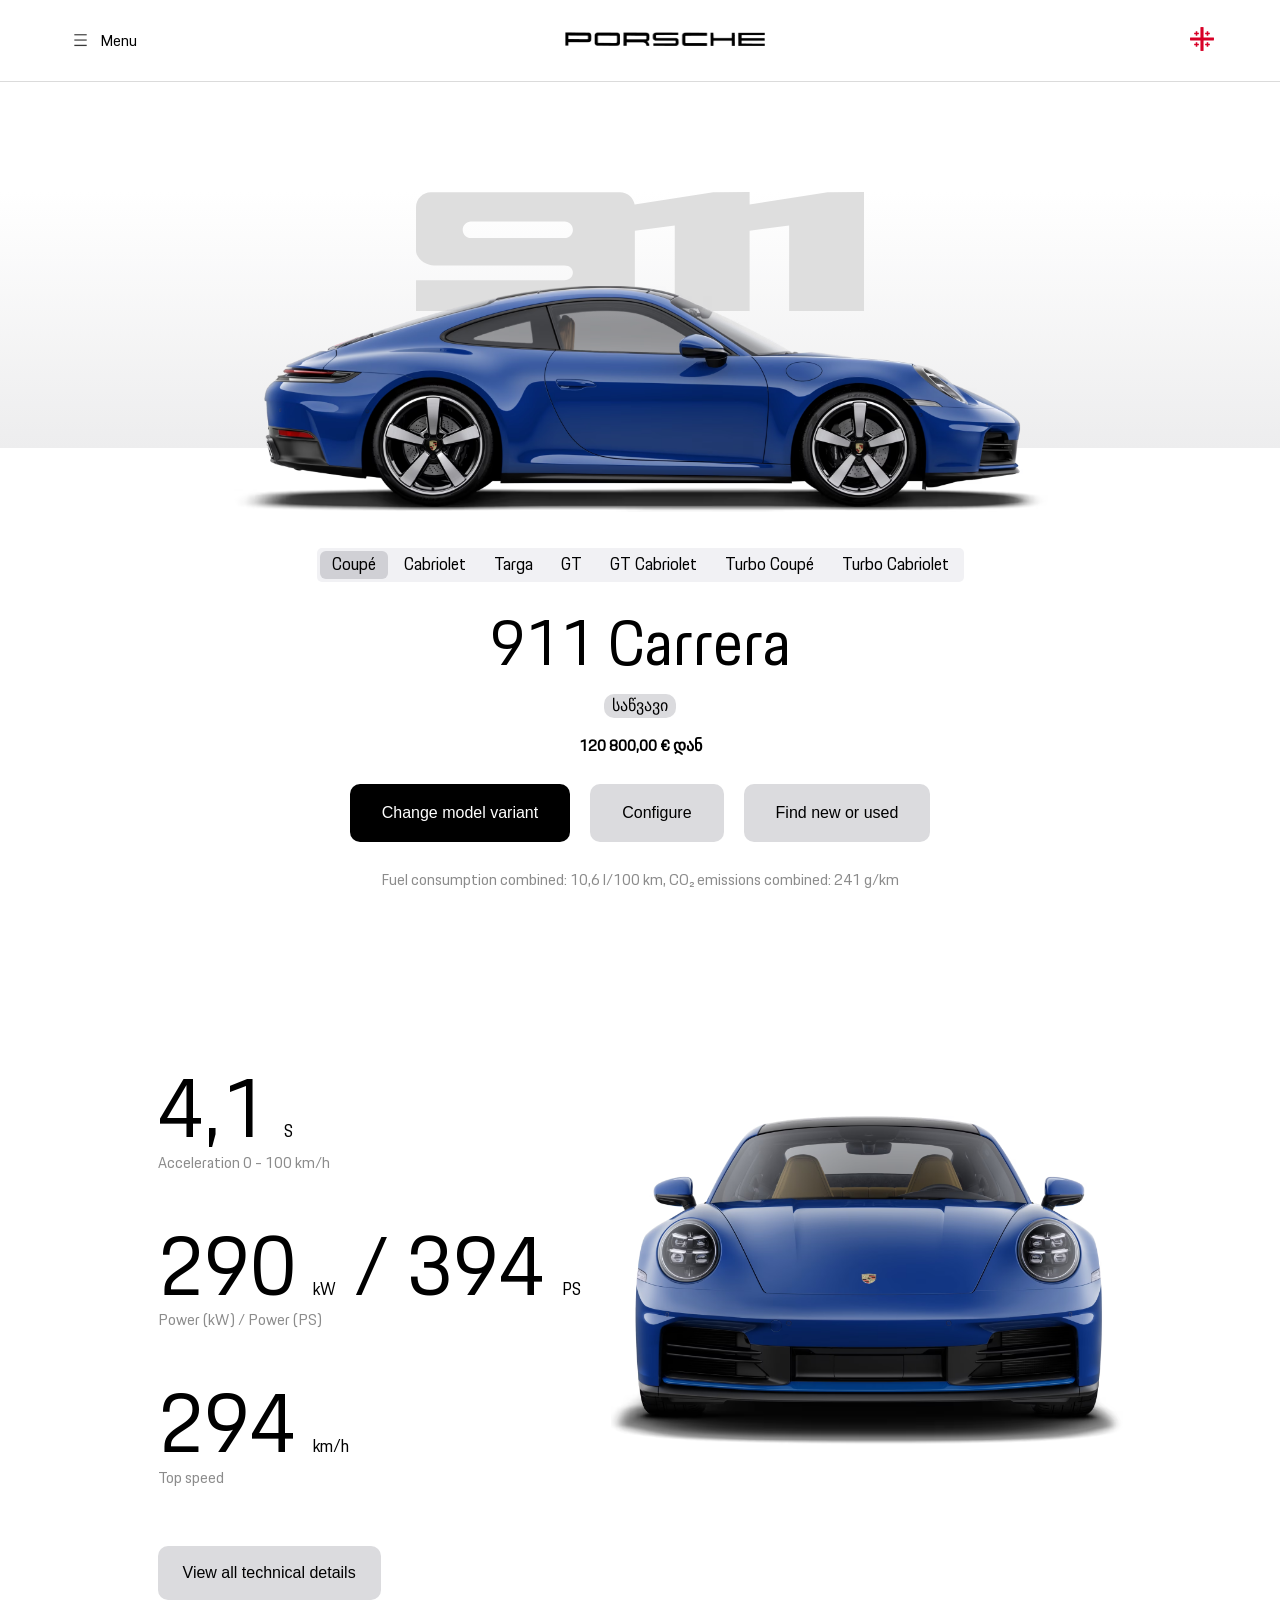
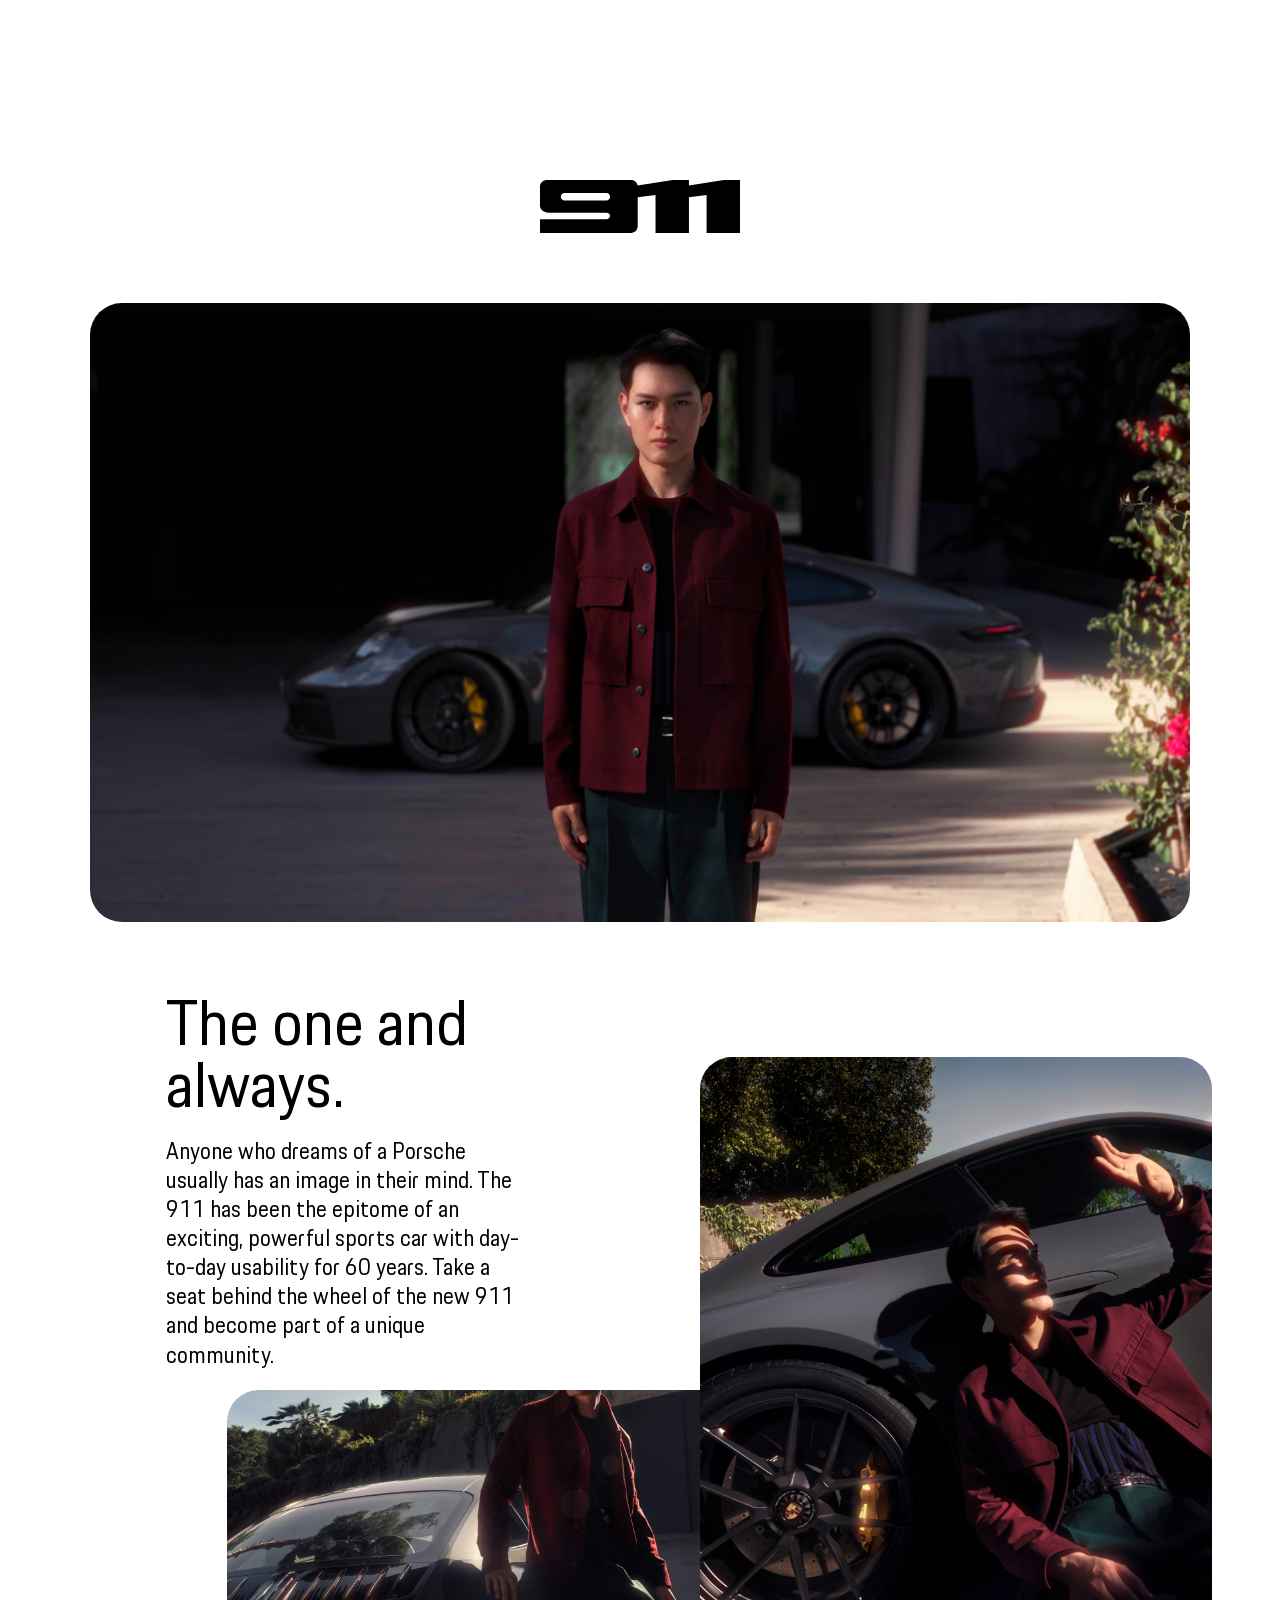
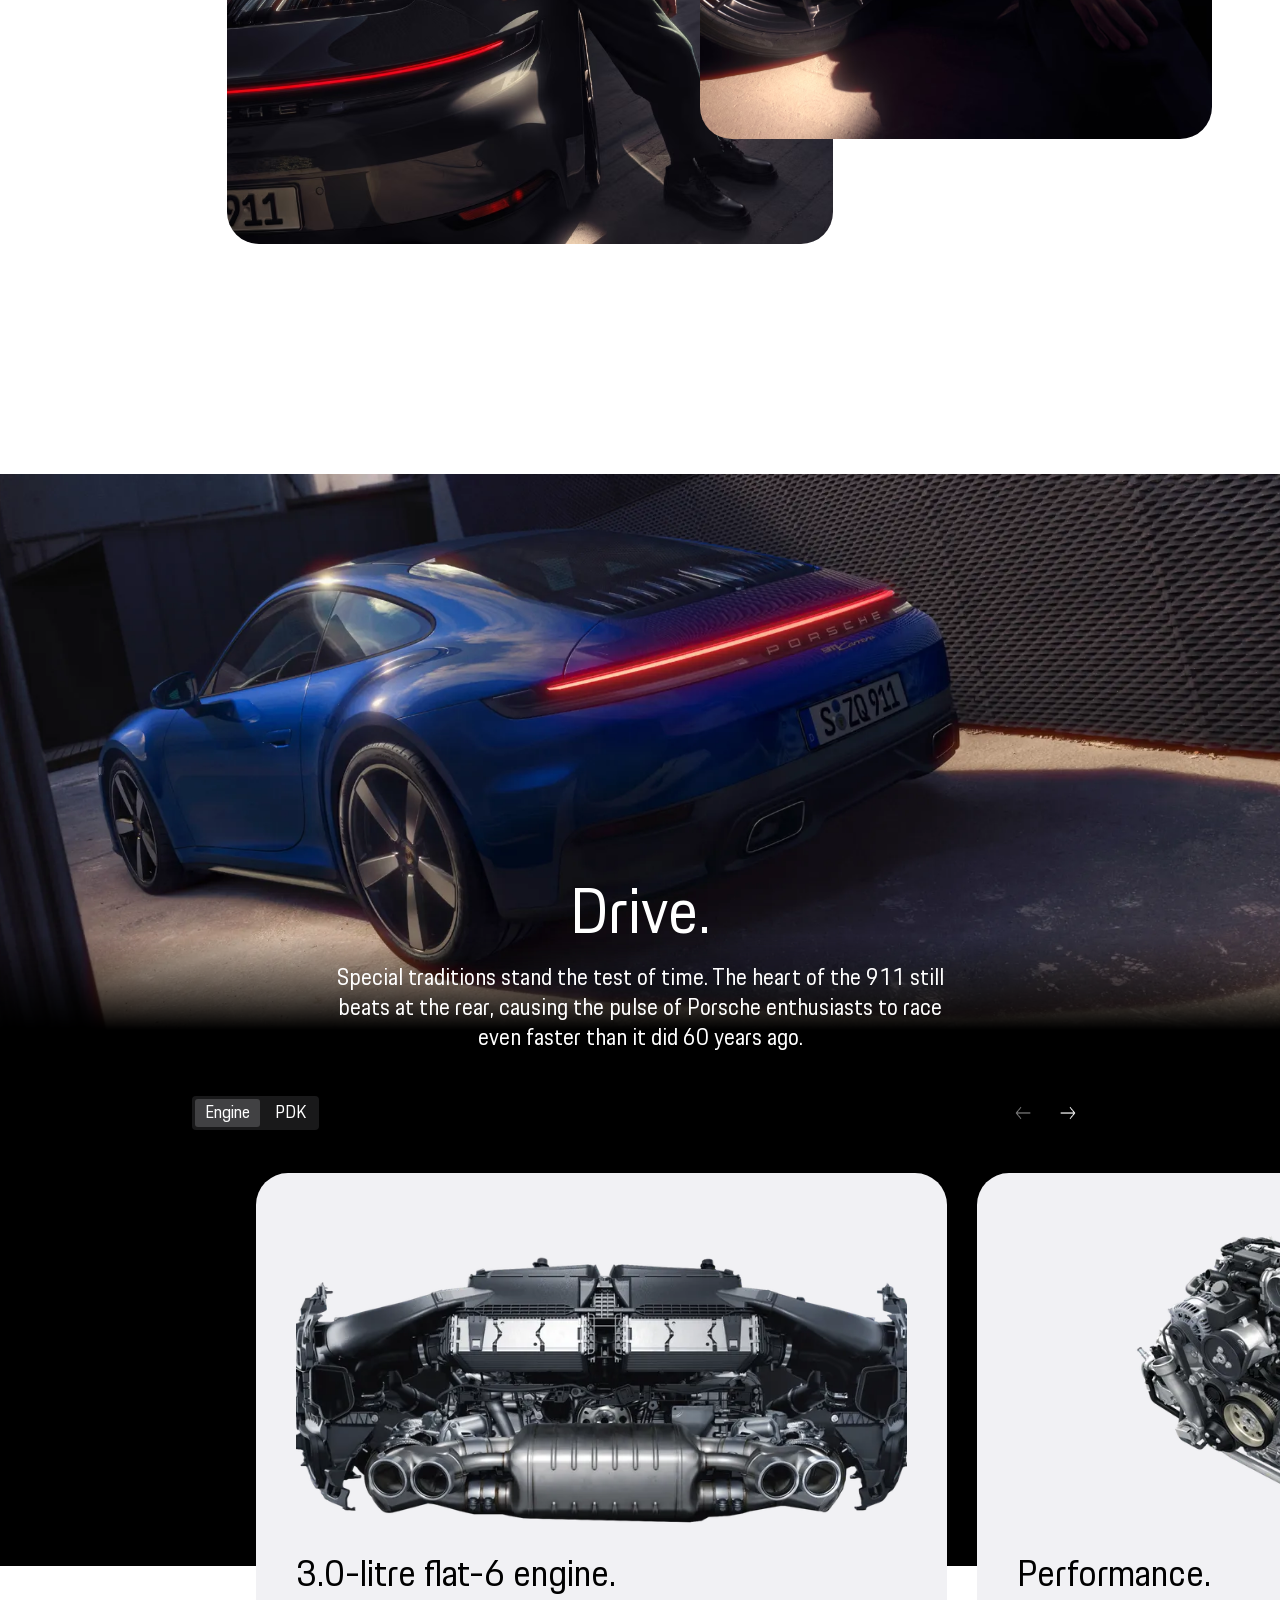
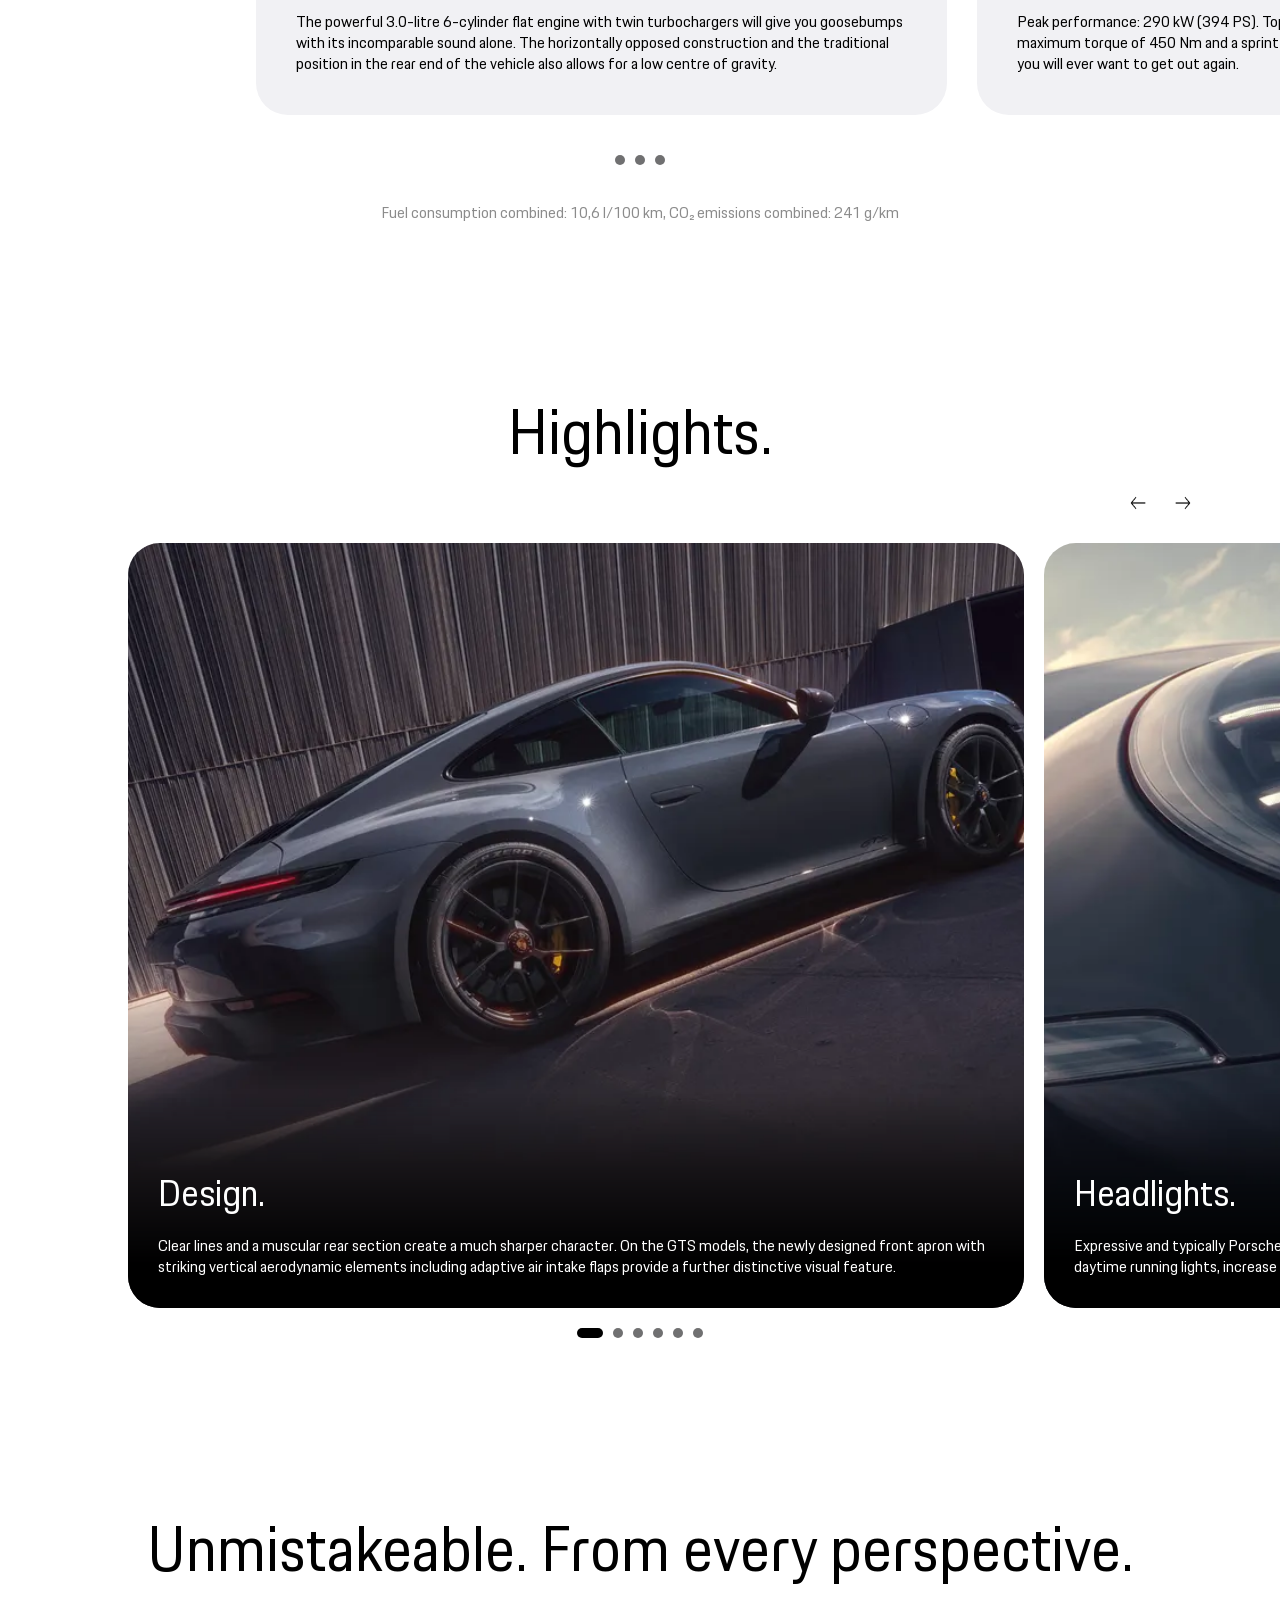
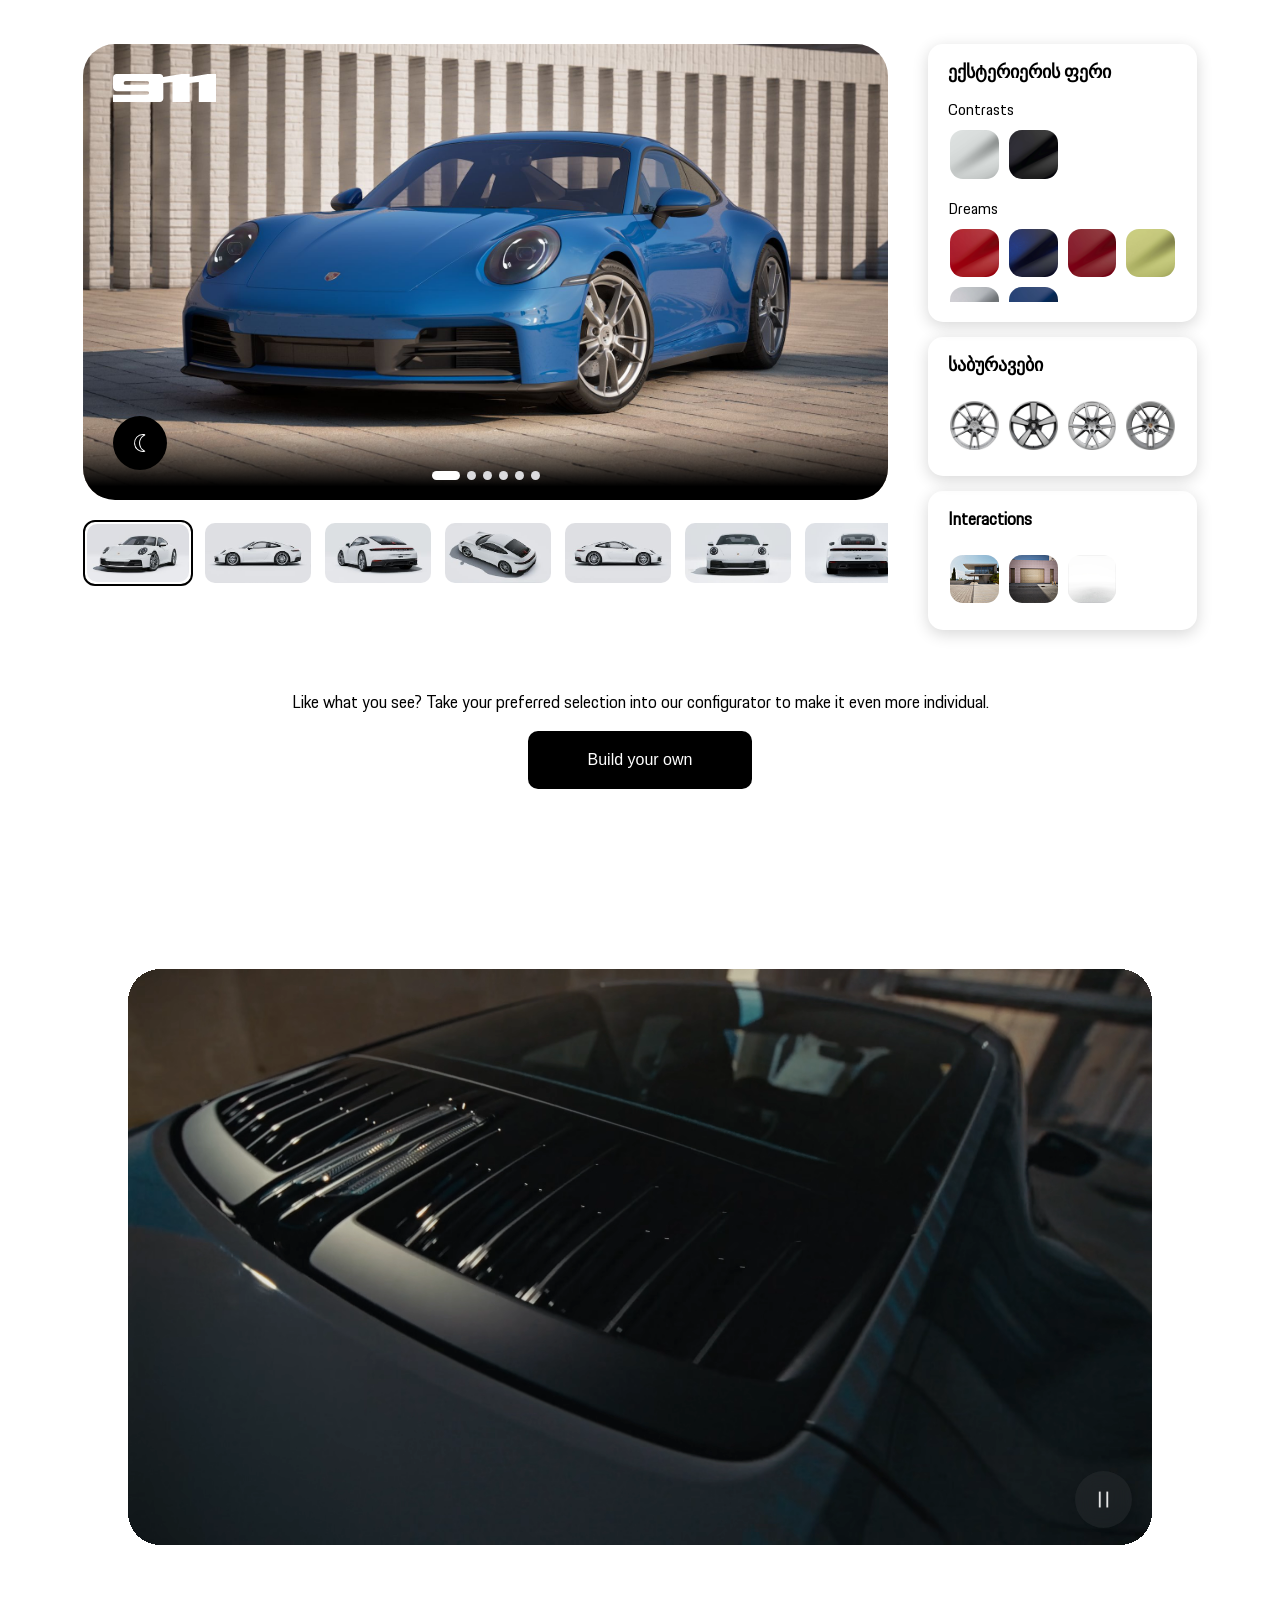
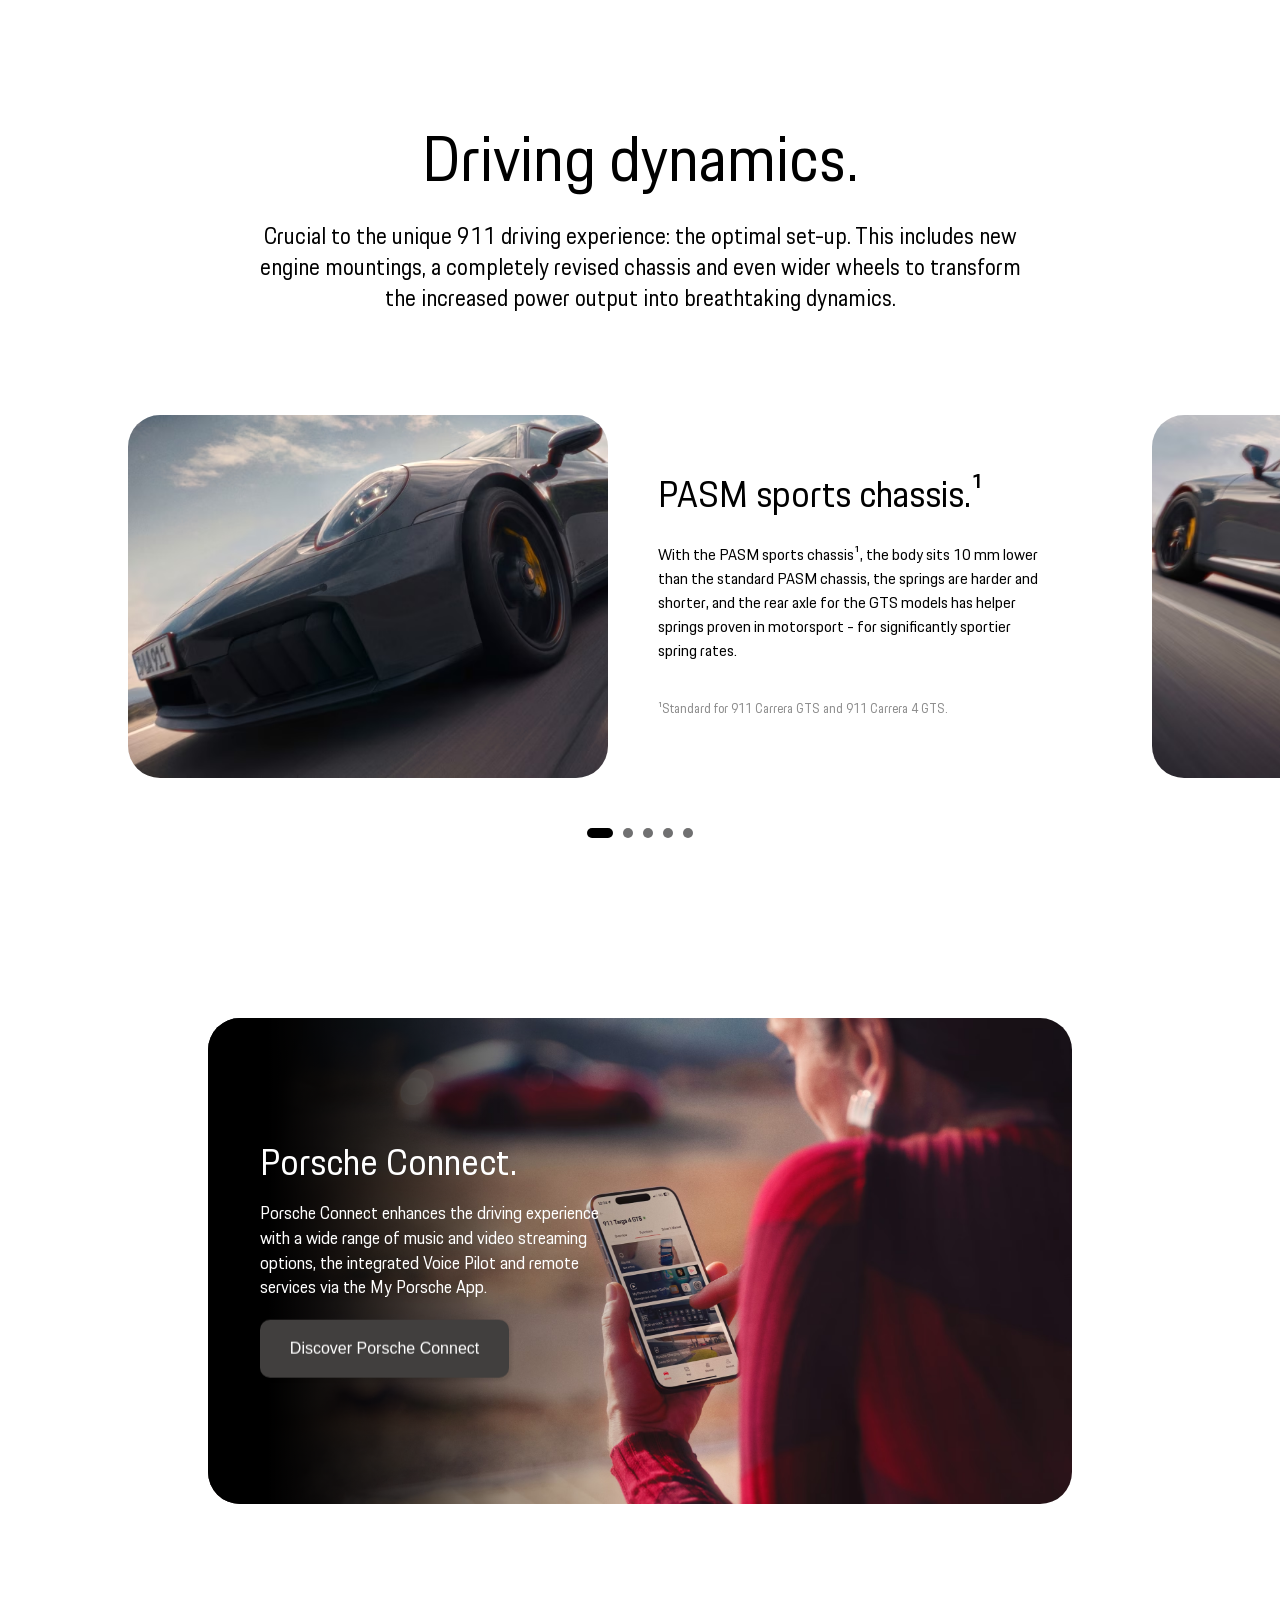
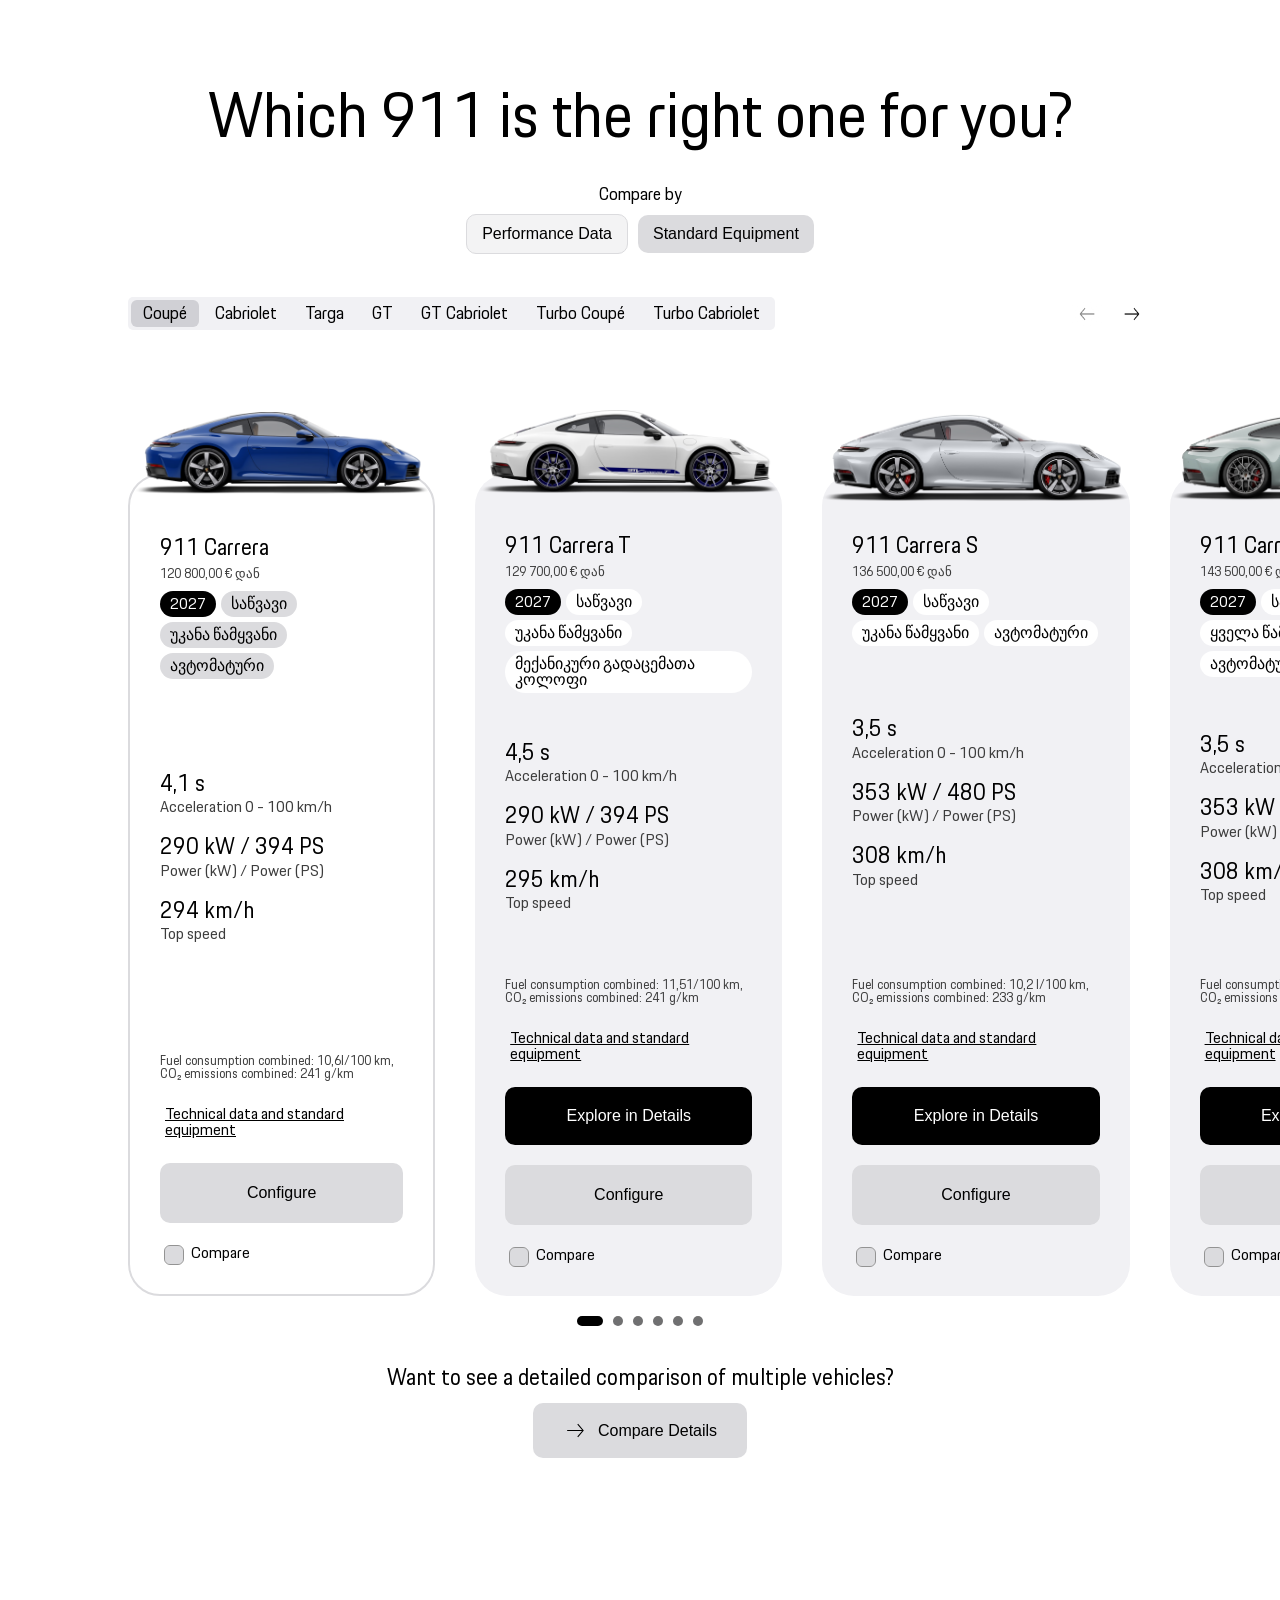
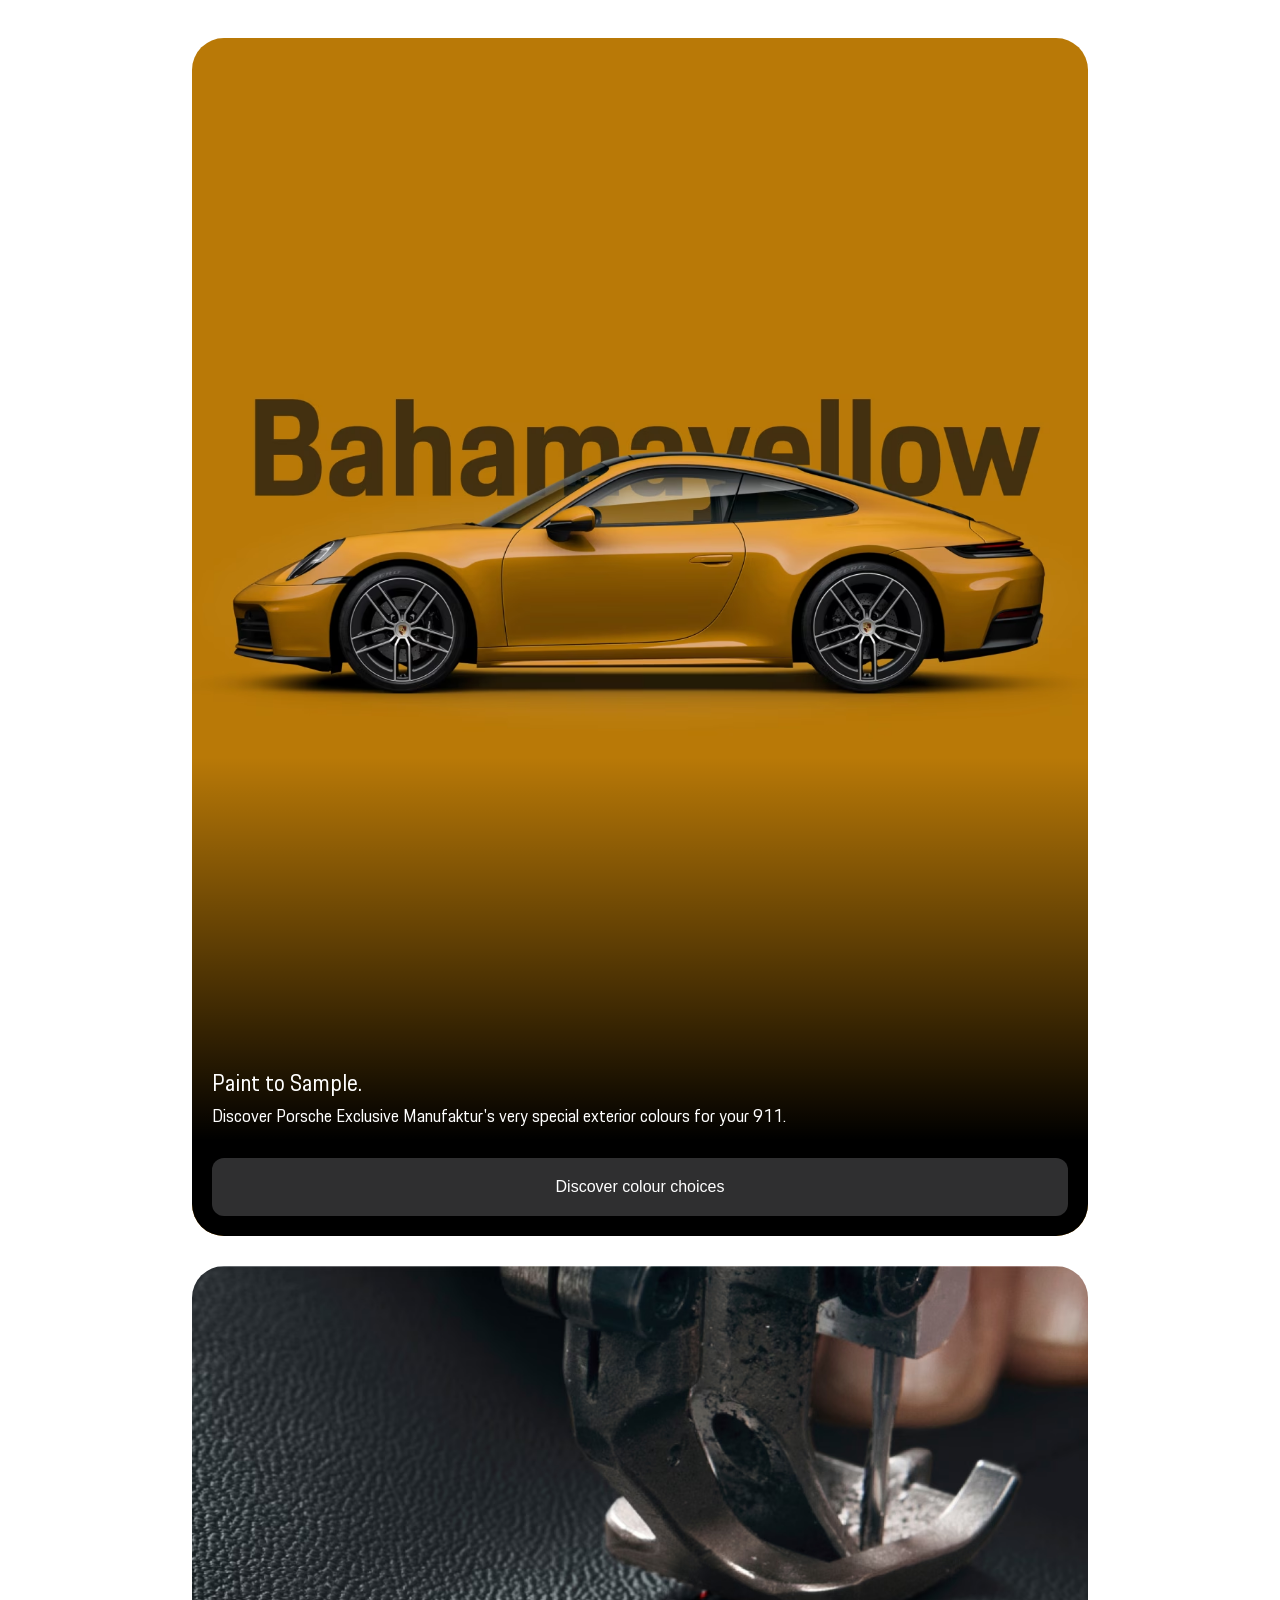
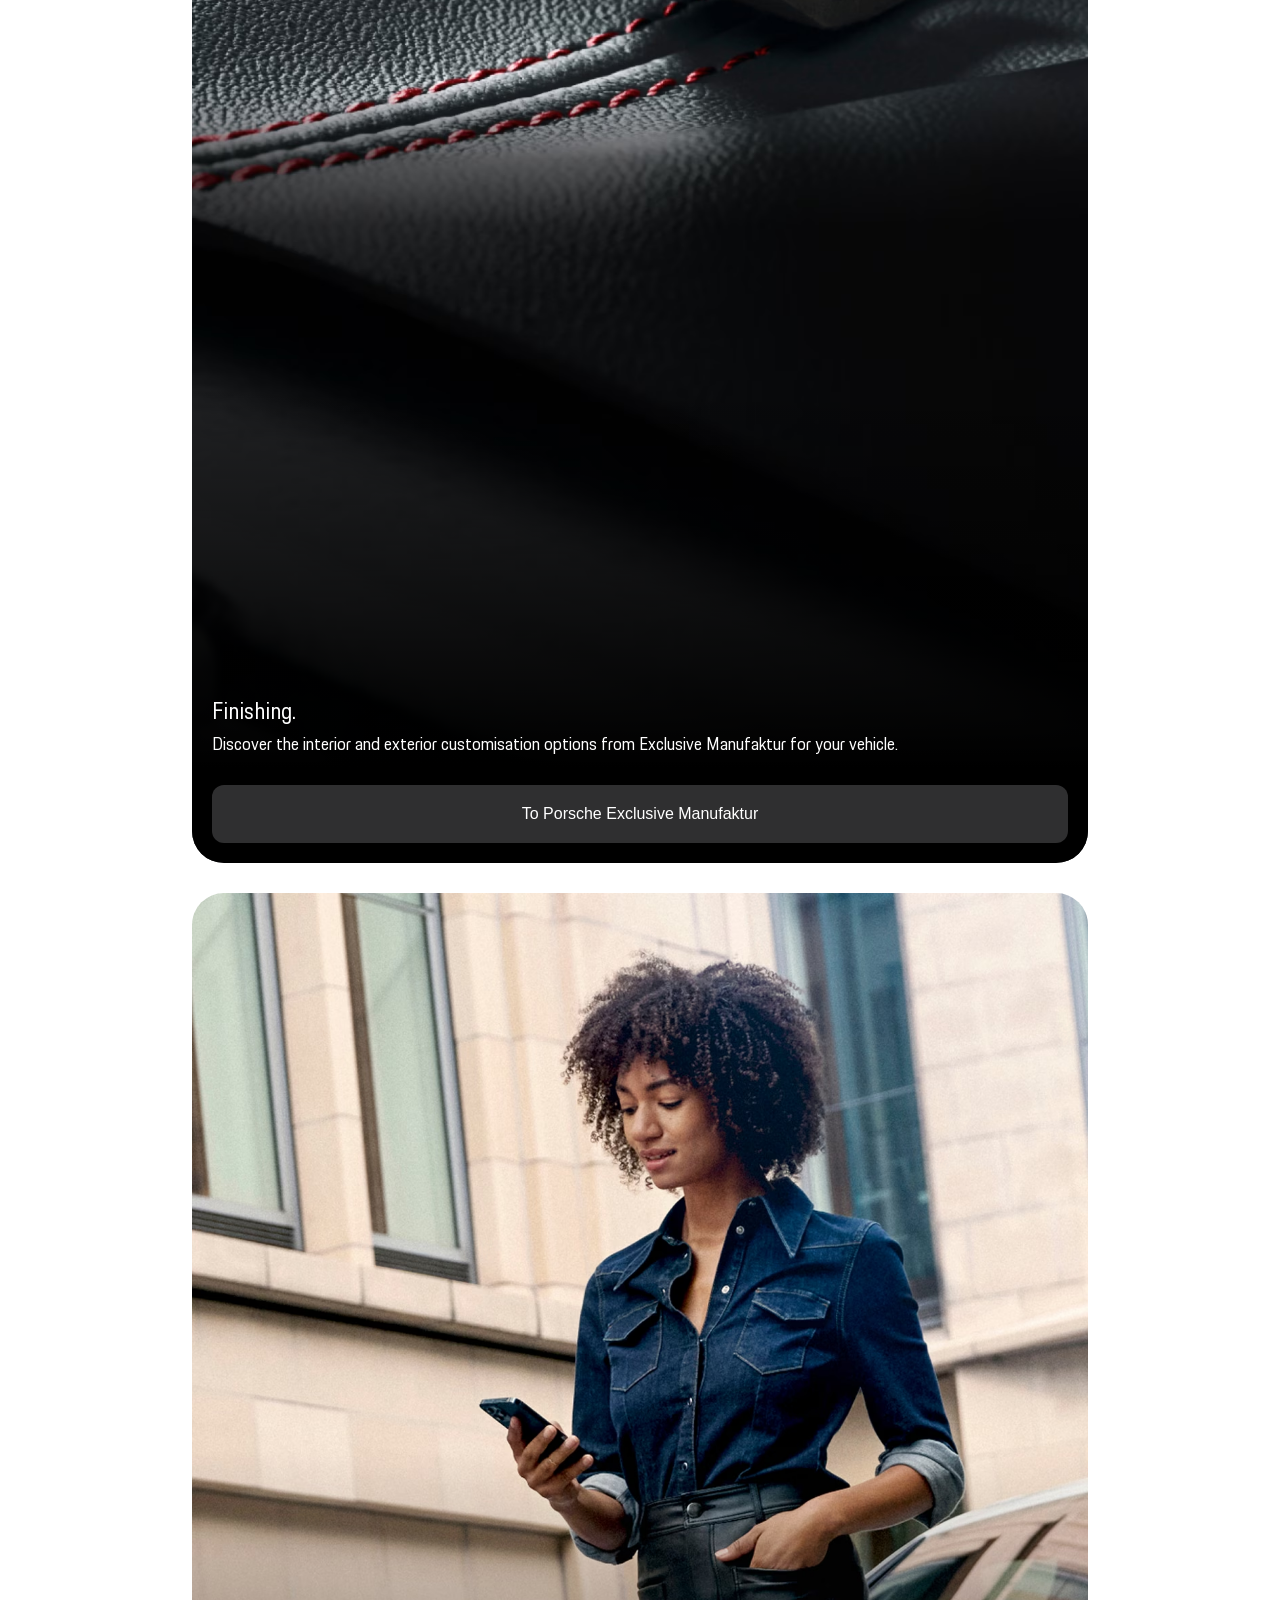
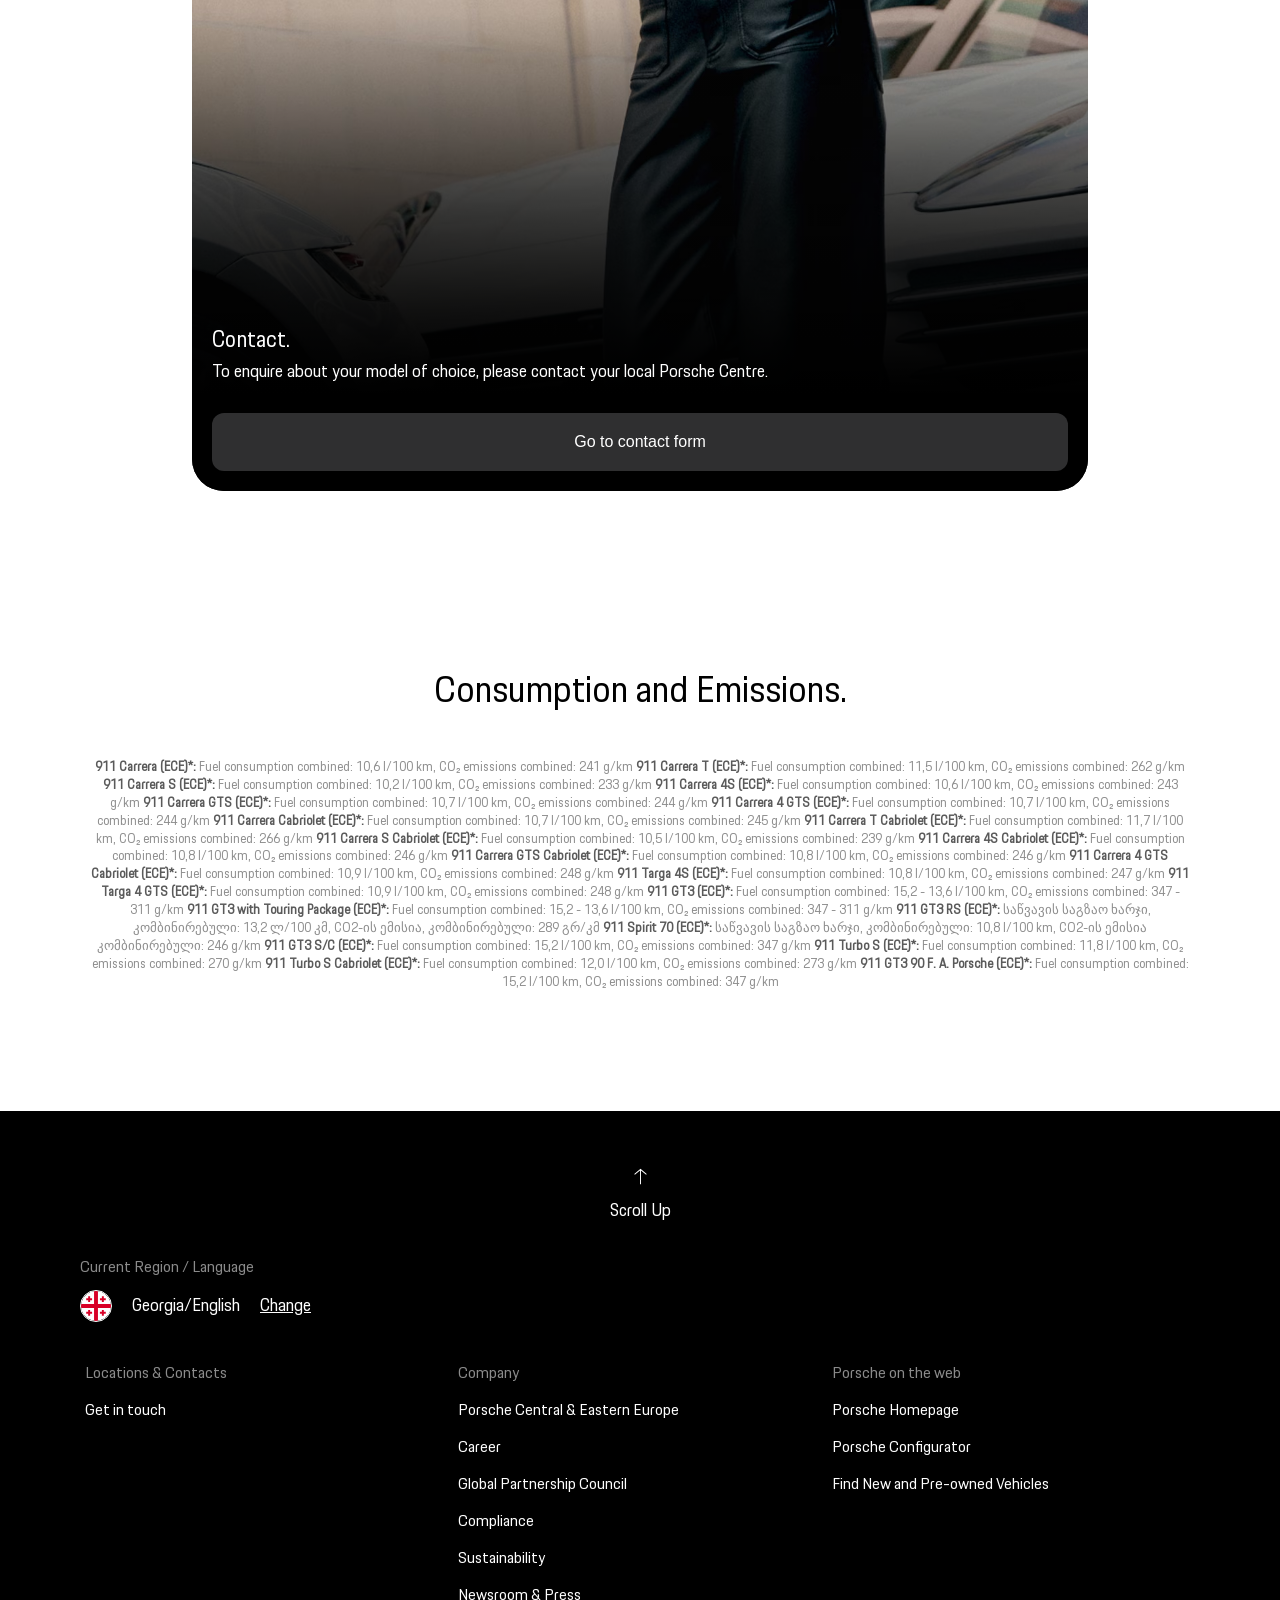
==== commit d118c862: "change button component class names to make them more distinct and use them in project" ====
--- a/pages/911.html
+++ b/pages/911.html
@@ -1,4 +1,4 @@
-<!doctype html>
+﻿<!doctype html>
 <html lang="en">
   <head>
     <meta charset="UTF-8" />
@@ -277,11 +277,11 @@
               <p class="model-starting-price">120 800,00 € დან</p>
             </div>
             <div class="model-btns">
-              <button class="model-btn black-button">
+              <button class="model-btn _BlackButton">
                 Change model variant
               </button>
-              <button class="model-btn gray-button">Configure</button>
-              <button class="model-btn gray-button">Find new or used</button>
+              <button class="model-btn _GrayButton">Configure</button>
+              <button class="model-btn _GrayButton">Find new or used</button>
             </div>
             <div class="additional-details">
               <p class="additional-detail">
@@ -319,7 +319,7 @@
               alt="blue porsche 911 carrera front profile"
             />
           </div>
-          <button class="gray-button view-specs-btn">
+          <button class="_GrayButton view-specs-btn">
             View all technical details
           </button>
         </div>
@@ -390,9 +390,9 @@
                 <a class="model-part-link selected" href="#slide1">Engine</a>
                 <a class="model-part-link" href="#slide3">PDK</a>
               </div>
-              <div class="arrow-btns navigation-arrow-buttons">
+              <div class="arrow-btns _NavigationArrowButtons">
                 <button
-                  class="arrow-btn car-part-arrow-btn arrow-btn-left disabled"
+                  class="_ArrowButton car-part-arrow-btn arrow-btn-left disabled"
                 >
                   <img
                     class="arrow-icon"
@@ -400,7 +400,7 @@
                     alt="white arrow pointing right"
                   />
                 </button>
-                <button class="arrow-btn arrow-btn-right car-part-arrow-btn">
+                <button class="_ArrowButton arrow-btn-right car-part-arrow-btn">
                   <img
                     class="arrow-icon"
                     src="../assets/icons/white-arrow-right.png"
@@ -488,9 +488,9 @@
       <section id="section5" class="highlights-section">
         <div class="section-container">
           <h2 class="section-heading">Highlights.</h2>
-          <div class="arrow-btns navigation-arrow-buttons">
+          <div class="arrow-btns _NavigationArrowButtons">
             <button
-              class="arrow-btn highlights-arrow-btn arrow-btn-left disabled"
+              class="_ArrowButton highlights-arrow-btn arrow-btn-left disabled"
             >
               <img
                 class="arrow-icon"
@@ -499,7 +499,7 @@
               />
             </button>
             <button
-              class="arrow-btn highlights-arrow-btn arrow-btn-right highlights-arrow"
+              class="_ArrowButton highlights-arrow-btn arrow-btn-right highlights-arrow"
             >
               <img
                 class="arrow-icon"
@@ -1020,7 +1020,7 @@
               Like what you see? Take your preferred selection into our
               configurator to make it even more individual.
             </p>
-            <button class="black-button build-btn">Build your own</button>
+            <button class="_BlackButton build-btn">Build your own</button>
           </div>
         </div>
       </section>
@@ -1036,7 +1036,7 @@
             <source src="../assets/videos/911-carrera-gts-av1.mp4" />
             <source src="../assets/videos/911-carrera-gts-h264.mp4" />
           </video>
-          <button class="video-playback-button video-playback-btn">
+          <button class="_VideoPlaybackButton video-playback-btn">
             <img
               class="play-icon"
               src="../assets/icons/play.png"
@@ -1202,7 +1202,7 @@
                   Voice Pilot and remote services via the My Porsche App.
                 </p>
               </div>
-              <button class="glass-button discover-btn">
+              <button class="_GlassButton discover-btn">
                 Discover Porsche Connect
               </button>
             </div>
@@ -1216,9 +1216,9 @@
             <div class="compare-selector">
               <p class="compare-text">Compare by</p>
               <div class="compare-btns">
-                <button class="gray-button compare-btn selected">
+                <button class="_GrayButton compare-btn selected">
                   Performance Data</button
-                ><button class="gray-button compare-btn">
+                ><button class="_GrayButton compare-btn">
                   Standard Equipment
                 </button>
               </div>
@@ -1233,15 +1233,15 @@
                 <a class="model-type-link" href="#">Turbo Coupé</a>
                 <a class="model-type-link" href="#">Turbo Cabriolet</a>
               </div>
-              <div class="arrow-btns navigation-arrow-buttons">
-                <button class="arrow-btn arrow-btn-left disabled">
+              <div class="arrow-btns _NavigationArrowButtons">
+                <button class="_ArrowButton arrow-btn-left disabled">
                   <img
                     class="arrow-icon"
                     src="../assets/icons/white-arrow-right.png"
                     alt="white arrow pointing right"
                   />
                 </button>
-                <button class="arrow-btn arrow-btn-right">
+                <button class="_ArrowButton arrow-btn-right">
                   <img
                     class="arrow-icon"
                     src="../assets/icons/white-arrow-right.png"
@@ -1297,10 +1297,10 @@
                   <a class="technical-data-link" href="#">
                     Technical data and standard equipment
                   </a>
-                  <button class="explore-btn black-button">
+                  <button class="explore-btn _BlackButton">
                     Explore in Details
                   </button>
-                  <button class="configure-btn gray-button">Configure</button>
+                  <button class="configure-btn _GrayButton">Configure</button>
                   <div class="compare-container">
                     <input class="compare-input" type="radio" />
                     <p class="comprare-text">Compare</p>
@@ -1353,10 +1353,10 @@
                   <a class="technical-data-link" href="#">
                     Technical data and standard equipment
                   </a>
-                  <button class="explore-btn black-button">
+                  <button class="explore-btn _BlackButton">
                     Explore in Details
                   </button>
-                  <button class="configure-btn gray-button">Configure</button>
+                  <button class="configure-btn _GrayButton">Configure</button>
                   <div class="compare-container">
                     <input class="compare-input" type="radio" />
                     <p class="comprare-text">Compare</p>
@@ -1407,10 +1407,10 @@
                   <a class="technical-data-link" href="#">
                     Technical data and standard equipment
                   </a>
-                  <button class="explore-btn black-button">
+                  <button class="explore-btn _BlackButton">
                     Explore in Details
                   </button>
-                  <button class="configure-btn gray-button">Configure</button>
+                  <button class="configure-btn _GrayButton">Configure</button>
                   <div class="compare-container">
                     <input class="compare-input" type="radio" />
                     <p class="comprare-text">Compare</p>
@@ -1461,10 +1461,10 @@
                   <a class="technical-data-link" href="#">
                     Technical data and standard equipment
                   </a>
-                  <button class="explore-btn black-button">
+                  <button class="explore-btn _BlackButton">
                     Explore in Details
                   </button>
-                  <button class="configure-btn gray-button">Configure</button>
+                  <button class="configure-btn _GrayButton">Configure</button>
                   <div class="compare-container">
                     <input class="compare-input" type="radio" />
                     <p class="comprare-text">Compare</p>
@@ -1515,10 +1515,10 @@
                   <a class="technical-data-link" href="#">
                     Technical data and standard equipment
                   </a>
-                  <button class="explore-btn black-button">
+                  <button class="explore-btn _BlackButton">
                     Explore in Details
                   </button>
-                  <button class="configure-btn gray-button">Configure</button>
+                  <button class="configure-btn _GrayButton">Configure</button>
                   <div class="compare-container">
                     <input class="compare-input" type="radio" />
                     <p class="comprare-text">Compare</p>
@@ -1569,10 +1569,10 @@
                   <a class="technical-data-link" href="#">
                     Technical data and standard equipment
                   </a>
-                  <button class="explore-btn black-button">
+                  <button class="explore-btn _BlackButton">
                     Explore in Details
                   </button>
-                  <button class="configure-btn gray-button">Configure</button>
+                  <button class="configure-btn _GrayButton">Configure</button>
                   <div class="compare-container">
                     <input class="compare-input" type="radio" />
                     <p class="comprare-text">Compare</p>
@@ -1593,7 +1593,7 @@
             <p class="comparison-text">
               Want to see a detailed comparison of multiple vehicles?
             </p>
-            <button class="gray-button comparison-btn">
+            <button class="_GrayButton comparison-btn">
               <img
                 src="../assets/icons/black-arrow-right.svg"
                 alt="black 2D arrow pointing right"
@@ -1621,7 +1621,7 @@
                   colours for your 911.
                 </p>
               </div>
-              <button class="gray-transparent-button article-btn">
+              <button class="_GrayTransparentButton article-btn">
                 Discover colour choices
               </button>
             </div>
@@ -1642,7 +1642,7 @@
                   Exclusive Manufaktur for your vehicle.
                 </p>
               </div>
-              <button class="gray-transparent-button article-btn">
+              <button class="_GrayTransparentButton article-btn">
                 To Porsche Exclusive Manufaktur
               </button>
             </div>
@@ -1663,7 +1663,7 @@
                   local Porsche Centre.
                 </p>
               </div>
-              <button class="gray-transparent-button article-btn">
+              <button class="_GrayTransparentButton article-btn">
                 Go to contact form
               </button>
             </div>
@@ -1821,13 +1821,13 @@
           </div>
           <div class="nav-tab company-tab">
             <h4 class="navigation-header">Company</h4>
-            <a
-              class="navigation-link"
-              href="../pages/porsche-central-and-eastern-europe.html"
+            <a class="navigation-link" href="../pages/pcee.html"
               >Porsche Central & Eastern Europe</a
             >
             <a class="navigation-link" href="#">Career</a>
-            <a class="navigation-link" href="#">Global Partnership Council</a>
+            <a class="navigation-link" href="./gpc.html"
+              >Global Partnership Council</a
+            >
             <a class="navigation-link" href="#">Compliance</a>
             <a class="navigation-link" href="#">Sustainability</a>
             <a class="navigation-link" href="#">Newsroom & Press</a>
--- a/styles/main.css
+++ b/styles/main.css
@@ -134,6 +134,40 @@
   border-spacing: 0;
 }
 
+html {
+  scroll-behavior: smooth;
+}
+
+body {
+  background-color: #ffffff;
+  transition: background 1s;
+  font-family: Porsche Next, Arial;
+}
+
+body.dark-mode {
+  background-color: #000000;
+}
+body.dark-mode .section-title {
+  color: #ffffff;
+}
+
+a {
+  text-decoration: none;
+  color: unset;
+}
+
+section {
+  width: 100%;
+  box-sizing: border-box;
+}
+section .section-title {
+  transition-duration: 1s;
+}
+
+::selection {
+  background-color: rgba(49, 200, 255, 0.4);
+}
+
 .white-header-static,
 .white-header-fixed, .faded-header {
   width: 100%;
@@ -378,6 +412,56 @@
   opacity: 1;
 }
 
+.white-header-sticky {
+  display: flex;
+  flex-direction: row;
+  justify-content: center;
+  align-items: center;
+  gap: 0px;
+  position: sticky;
+  width: 100%;
+  top: 0;
+  background-color: #ffffff;
+  box-shadow: 0 3px 8px rgba(0, 0, 0, 0.1607843137);
+  z-index: 200;
+}
+.white-header-sticky .header-container {
+  width: 70%;
+  padding: min(30px, 4vw) 0;
+  padding-bottom: calc(min(30px, 4vw) / 1.5);
+}
+.white-header-sticky .nav-list {
+  display: flex;
+  flex-direction: row;
+  justify-content: space-between;
+  align-items: center;
+  gap: 10px;
+}
+.white-header-sticky .nav-list .nav-list-link {
+  position: relative;
+  border-radius: 5px;
+  transition-duration: 0.15s;
+  padding: 0 min(5px, 1vw);
+  font-size: 1rem;
+}
+.white-header-sticky .nav-list .nav-list-link::before {
+  content: "";
+  position: absolute;
+  width: 100%;
+  height: 1.5px;
+  bottom: -10%;
+  left: 0;
+  background-color: #000000;
+}
+.white-header-sticky .nav-list .nav-list-link:hover {
+  background-color: #dbdbde;
+}
+@media (max-width: 760px) {
+  .white-header-sticky .header-container {
+    width: 80%;
+  }
+}
+
 footer {
   background-color: #000000;
   color: #ffffff;
@@ -975,7 +1059,7 @@
     transform: rotate(360deg);
   }
 }
-.glass-button, .gray-transparent-button, .black-button, .gray-button {
+._GlassButton, ._GrayTransparentButton, ._BlackButton, ._GrayButton {
   padding: min(12px, 4vw) min(24px, 4vw);
   border: none;
   border-radius: 10px;
@@ -985,31 +1069,31 @@
   box-sizing: border-box;
   transition: background 0.2s;
 }
-.glass-button:active, .gray-transparent-button:active, .black-button:active, .gray-button:active {
+._GlassButton:active, ._GrayTransparentButton:active, ._BlackButton:active, ._GrayButton:active {
   transform: scale(0.99);
   transition-duration: 0s;
 }
 
-.gray-button {
+._GrayButton {
   background-color: #dbdbde;
   color: #000000;
   padding: min(12px, 4vw) min(24px, 4vw);
 }
-.gray-button:hover {
+._GrayButton:hover {
   background-color: #efefef;
   cursor: pointer;
 }
 
-.black-button {
+._BlackButton {
   background-color: #000000;
   color: #ffffff;
 }
-.black-button:hover {
+._BlackButton:hover {
   background-color: rgba(0, 0, 0, 0.7333333333);
   cursor: pointer;
 }
 
-.arrow-btn {
+._ArrowButton {
   display: flex;
   flex-direction: row;
   justify-content: center;
@@ -1024,46 +1108,48 @@
   transition-duration: 0.15s;
   box-sizing: border-box;
 }
-.arrow-btn:not(.disabled):hover {
+._ArrowButton:not(.disabled):hover {
   background-color: rgba(0, 0, 0, 0.0892);
   cursor: pointer;
 }
-.arrow-btn:not(.disabled):active {
+._ArrowButton:not(.disabled):active {
   transition-duration: 0s;
   background-color: rgba(0, 0, 0, 0.15);
 }
-.arrow-btn img {
+._ArrowButton img {
   width: clamp(20px, 2.5vw, 30px);
 }
 
-.navigation-arrow-buttons {
+._NavigationArrowButtons {
   display: flex;
   flex-direction: row;
   justify-content: center;
   align-items: center;
   gap: 5px;
 }
-.navigation-arrow-buttons .arrow-btn {
+._NavigationArrowButtons ._ArrowButton {
   background-color: transparent;
+  box-shadow: none;
   padding: 9px;
   transition-duration: 0.15s;
 }
-.navigation-arrow-buttons .arrow-btn .arrow-icon {
+._NavigationArrowButtons ._ArrowButton .arrow-icon {
   width: 22px;
   pointer-events: none;
-}
-.navigation-arrow-buttons .arrow-btn.disabled {
+  filter: invert(100);
+}
+._NavigationArrowButtons ._ArrowButton.disabled {
   opacity: 0.5;
   cursor: not-allowed;
 }
-.navigation-arrow-buttons .arrow-btn:not(.disabled):hover {
-  background-color: #414143;
-}
-.navigation-arrow-buttons .arrow-btn-left {
+._NavigationArrowButtons ._ArrowButton:not(.disabled):hover {
+  background-color: #dbdbde;
+}
+._NavigationArrowButtons .arrow-btn-left {
   transform: rotate(180deg);
 }
 
-.video-playback-button {
+._VideoPlaybackButton {
   display: flex;
   flex-direction: row;
   justify-content: center;
@@ -1077,46 +1163,46 @@
   border: none;
   transition-duration: 0.15s;
 }
-.video-playback-button:hover {
+._VideoPlaybackButton:hover {
   background-color: rgba(0, 0, 0, 0.0892);
   cursor: pointer;
 }
-.video-playback-button:active {
+._VideoPlaybackButton:active {
   transition-duration: 0s;
   background-color: rgba(0, 0, 0, 0.15);
 }
-.video-playback-button img {
+._VideoPlaybackButton img {
   width: clamp(15px, 5vw, 27px);
 }
-.video-playback-button .play-icon {
+._VideoPlaybackButton .play-icon {
   display: none;
 }
-.video-playback-button.video-paused .play-icon {
+._VideoPlaybackButton.video-paused .play-icon {
   display: block;
 }
-.video-playback-button.video-paused .pause-icon {
+._VideoPlaybackButton.video-paused .pause-icon {
   display: none;
 }
 
-.gray-transparent-button {
+._GrayTransparentButton {
   background-color: rgba(156, 156, 159, 0.3);
   color: #ffffff;
 }
-.gray-transparent-button:hover {
+._GrayTransparentButton:hover {
   background-color: hsla(240, 2%, 43%, 0.228);
   cursor: pointer;
 }
 
-.glass-button {
+._GlassButton {
   background-color: rgba(255, 255, 255, 0.05);
   backdrop-filter: blur(10px);
   box-shadow: 3px 3px 3px rgba(0, 0, 0, 0.089);
 }
-.glass-button:hover {
+._GlassButton:hover {
   background-color: rgba(0, 0, 0, 0.0892);
   cursor: pointer;
 }
-.glass-button:active {
+._GlassButton:active {
   transition-duration: 0s;
   background-color: rgba(0, 0, 0, 0.15);
 }
@@ -1312,7 +1398,7 @@
   font-size: clamp(1rem, 1.5vw + 0.3rem, 1.4rem);
   color: #ffffff;
 }
-.small-article .arrow-btn {
+.small-article ._ArrowButton {
   padding: 7px;
 }
 
@@ -1321,6 +1407,45 @@
   transform: translateY(0);
 }
 
+.default-hero-section {
+  width: 100%;
+}
+.default-hero-section .section-container {
+  position: relative;
+  width: 100%;
+}
+.default-hero-section .media {
+  position: relative;
+  width: 100%;
+}
+.default-hero-section .media .section-background {
+  width: 100%;
+  object-fit: cover;
+}
+.default-hero-section .media::after {
+  background: linear-gradient(to top, rgb(0, 0, 0) 20%, transparent 100%);
+  content: "";
+  position: absolute;
+  left: 0;
+  bottom: 0;
+  width: 100%;
+  height: 30%;
+}
+.default-hero-section .section-heading {
+  position: absolute;
+  bottom: 10%;
+  left: 10%;
+  right: 5%;
+  color: #ffffff;
+  font-size: clamp(1.7rem, 5vw + 0.3rem, 3.9rem);
+  text-wrap: balance;
+}
+
+@media (max-width: 760px) {
+  .default-hero-section .media .section-background {
+    aspect-ratio: 1;
+  }
+}
 .section1-container {
   position: relative;
 }
@@ -1491,9 +1616,6 @@
   transition-duration: 0.8s;
   transition-delay: 0s;
 }
-.section3-container .articles-container article .media img:hover .car-video {
-  display: b;
-}
 .section3-container .articles-container article .media video {
   display: none;
   opacity: 0;
@@ -1515,7 +1637,7 @@
   padding: min(30px, 9vw);
   box-sizing: border-box;
 }
-.section3-container .articles-container article .footer .arrow-btn {
+.section3-container .articles-container article .footer .article-arrow-btn {
   display: flex;
   flex-direction: row;
   justify-content: center;
@@ -1547,11 +1669,11 @@
   border-radius: 50px;
   font-size: clamp(0.7rem, 1.2vw + 0.2rem, 1rem);
 }
-.section3-container .articles-container article:hover .arrow-btn {
+.section3-container .articles-container article:hover .article-arrow-btn {
   border-radius: 10px;
   padding: 5px 10px;
 }
-.section3-container .articles-container article:hover .arrow-btn .explore-title {
+.section3-container .articles-container article:hover .article-arrow-btn .explore-title {
   display: block;
 }
 .section3-container .articles-container article:hover .car-video {
@@ -2248,24 +2370,11 @@
   align-items: center;
   gap: 5px;
 }
-.model-details-section .section-down .arrow-btns .arrow-btn {
-  background-color: transparent;
-  padding: 9px;
-  transition-duration: 0.15s;
-}
-.model-details-section .section-down .arrow-btns .arrow-btn .arrow-icon {
-  width: 22px;
-  pointer-events: none;
-}
-.model-details-section .section-down .arrow-btns .arrow-btn.disabled {
-  opacity: 0.5;
-  cursor: not-allowed;
-}
-.model-details-section .section-down .arrow-btns .arrow-btn:not(.disabled):hover {
+.model-details-section .section-down .arrow-btns ._ArrowButton .arrow-icon {
+  filter: invert(0);
+}
+.model-details-section .section-down .arrow-btns ._ArrowButton:not(.disabled):hover {
   background-color: #414143;
-}
-.model-details-section .section-down .arrow-btns .arrow-btn-left {
-  transform: rotate(180deg);
 }
 .model-details-section .section-down .slider-wrapper {
   width: 100%;
@@ -2369,38 +2478,9 @@
   font-size: clamp(1.7rem, 5vw + 0.3rem, 3.9rem);
 }
 .highlights-section .arrow-btns {
-  display: flex;
-  flex-direction: row;
-  justify-content: center;
-  align-items: center;
-  gap: 5px;
   align-self: flex-end;
   padding: 0 min(110px, 6vw);
 }
-.highlights-section .arrow-btns .arrow-btn {
-  background-color: transparent;
-  padding: 9px;
-  transition-duration: 0.15s;
-  box-shadow: none;
-}
-.highlights-section .arrow-btns .arrow-btn .arrow-icon {
-  width: 22px;
-  pointer-events: none;
-  filter: invert(100);
-}
-.highlights-section .arrow-btns .arrow-btn.disabled {
-  opacity: 0.5;
-  cursor: not-allowed;
-}
-.highlights-section .arrow-btns .arrow-btn.disabled:hover {
-  background-color: unset;
-}
-.highlights-section .arrow-btns .arrow-btn:not(.disabled):hover {
-  background-color: #dbdbde;
-}
-.highlights-section .arrow-btns .arrow-btn-left {
-  transform: rotate(180deg);
-}
 .highlights-section .slider-wrapper {
   width: 100%;
 }
@@ -2410,16 +2490,7 @@
   justify-content: flex-start;
   align-items: center;
   gap: min(20px, 2.5vw);
-  padding: 0 10vw;
-  overflow-x: auto;
-  scroll-behavior: smooth;
-  scroll-snap-type: x mandatory;
-  box-sizing: border-box;
   height: 85vh;
-  scrollbar-width: none;
-}
-.highlights-section .slider-wrapper .slider ::-webkit-scrollbar {
-  display: none;
 }
 .highlights-section .slider-wrapper .slider .slider-card {
   position: relative;
@@ -2970,23 +3041,6 @@
   width: 100%;
   padding: 0 10vw;
   box-sizing: border-box;
-}
-.porsche-models-section .section-navigation .model-navigation-wrapper .arrow-btns {
-  display: flex;
-  flex-direction: row;
-  justify-content: center;
-  align-items: center;
-  gap: 5px;
-}
-.porsche-models-section .section-navigation .model-navigation-wrapper .arrow-btns .arrow-btn {
-  background-color: transparent;
-  box-shadow: none;
-}
-.porsche-models-section .section-navigation .model-navigation-wrapper .arrow-btns .arrow-btn .arrow-icon {
-  filter: invert(100);
-}
-.porsche-models-section .section-navigation .model-navigation-wrapper .arrow-btns .arrow-btn:not(.disabled):hover {
-  background-color: #dbdbde;
 }
 .porsche-models-section img {
   width: 25px;
@@ -3368,36 +3422,411 @@
   width: 100%;
 }
 
-html {
-  scroll-behavior: smooth;
-}
-
-body {
+.page-content-section .section-container {
+  display: flex;
+  flex-direction: column;
+  justify-content: center;
+  align-items: center;
+  gap: min(80px, 7vw);
+}
+.page-content-section .section-headings-wrapper {
+  display: flex;
+  flex-direction: column;
+  justify-content: center;
+  align-items: center;
+  gap: 20px;
+  text-align: center;
+  width: clamp(276px, 80%, 900px);
+}
+.page-content-section .section-headings-wrapper .section-heading {
+  font-size: calc(clamp(1.7rem, 5vw + 0.3rem, 3.9rem) - 1vw);
+  font-weight: 900;
+}
+.page-content-section .section-headings-wrapper .section-subheading {
+  font-size: clamp(1rem, 1.5vw + 0.3rem, 1.4rem);
+  line-height: 24px;
+}
+.page-content-section .section-paragraph {
+  font-size: 1rem;
+  width: clamp(276px, 45%, 800px);
+  line-height: 24px;
+  text-wrap: balance;
+}
+
+@media (max-width: 1000px) {
+  .page-content-section .section-paragraph {
+    width: clamp(276px, 70%, 800px);
+  }
+}
+.porsche-ceo-section {
+  display: flex;
+  flex-direction: row;
+  justify-content: center;
+  align-items: center;
+  gap: 0px;
+}
+.porsche-ceo-section .section-container {
+  display: grid;
+  gap: min(70px, 8vw);
+  grid-template-columns: repeat(2, 1fr);
+  width: clamp(267px, 70%, 100%);
+  align-items: center;
+}
+.porsche-ceo-section .section-image {
+  width: 100%;
+  height: 100%;
+  object-fit: cover;
+  border-radius: 12px;
+}
+.porsche-ceo-section .section-paragraph {
+  font-size: 1rem;
+  line-height: 24px;
+  text-wrap: balance;
+}
+
+@media (max-width: 1000px) {
+  .porsche-ceo-section .section-container {
+    grid-template-columns: 1fr;
+  }
+}
+.pcee-page main {
+  display: flex;
+  flex-direction: column;
+  gap: min(200px, 20vw);
+  align-items: center;
+  justify-content: center;
+  margin-bottom: 70px;
+}
+
+.page-description-section {
+  display: flex;
+  flex-direction: row;
+  justify-content: center;
+  align-items: center;
+  gap: 0px;
+}
+.page-description-section .section-container {
+  display: flex;
+  flex-direction: column;
+  justify-content: center;
+  align-items: flex-start;
+  gap: 20px;
+  width: 45%;
+  padding: 0 min(5px, 1vw);
+}
+.page-description-section .section-heading {
+  font-size: 1.5rem;
+  font-weight: 700;
+}
+.page-description-section .section-description {
+  font-size: 1rem;
+  line-height: 24px;
+  text-wrap: balance;
+}
+
+@media (max-width: 1000px) {
+  .page-description-section .section-container {
+    width: 70%;
+  }
+}
+@media (max-width: 760px) {
+  .page-description-section .section-container {
+    width: 85%;
+  }
+}
+.partners-sliders-section .section-introduction-container {
+  display: flex;
+  flex-direction: column;
+  justify-content: center;
+  align-items: center;
+  gap: min(40px, 5vw);
+  width: 70%;
+}
+.partners-sliders-section .section-introduction-container .section-heading {
+  font-size: clamp(1.7rem, 5vw + 0.3rem, 3.9rem);
+  font-weight: 700;
+}
+.partners-sliders-section .section-introduction-container .arrow-btns {
+  align-self: flex-end;
+}
+.partners-sliders-section .section-container {
+  display: flex;
+  flex-direction: column;
+  justify-content: center;
+  align-items: center;
+  gap: min(50px, 5vw);
+}
+.partners-sliders-section .slider-wrapper {
+  width: 100%;
+}
+.partners-sliders-section .slider {
+  padding: 0 16vw;
+  padding-right: calc(16vw + 50px);
+  gap: min(35px, 8vw);
+}
+.partners-sliders-section .slide {
+  flex: 0 0 auto;
+  display: grid;
+  grid-template-columns: 1fr;
+  grid-template-rows: repeat(2, 1fr);
+  gap: min(30px, 5vw);
+  width: clamp(160px, 20vw, 250px);
+  scroll-snap-align: center;
+}
+.partners-sliders-section .slider-card {
+  display: flex;
+  flex-direction: column;
+  justify-content: center;
+  align-items: center;
+  gap: 0px;
+  border-radius: 12px;
+  overflow: hidden;
+  width: 100%;
+  transition-duration: 0.2s;
+}
+.partners-sliders-section .slider-card .media {
+  width: 100%;
+}
+.partners-sliders-section .slider-card .media .partner-image {
+  width: 100%;
+  object-fit: cover;
+}
+.partners-sliders-section .slider-card .body {
+  display: flex;
+  flex-direction: column;
+  justify-content: center;
+  align-items: flex-start;
+  gap: min(10px, 4vw);
+  width: 100%;
+  padding: min(15px, 2.5vw) min(5px, 1vw);
+  box-sizing: border-box;
+}
+.partners-sliders-section .slider-card .body .card-name {
+  font-weight: 700;
+  font-size: clamp(0.8rem, 1.3vw + 0.2rem, 1.1rem);
+}
+.partners-sliders-section .slider-card .body .card-btn {
+  display: flex;
+  flex-direction: row;
+  justify-content: flex-start;
+  align-items: center;
+  gap: 5px;
+  background-color: transparent;
+  border: none;
+  font-size: clamp(0.7rem, 1.2vw + 0.2rem, 1rem);
+  transition-duration: 0.15s;
+  border-radius: 4px;
+}
+.partners-sliders-section .slider-card .body .card-btn .arrow-icon {
+  width: 20px;
+}
+.partners-sliders-section .slider-card .body .card-btn:hover {
+  background-color: #dbdbde;
+  cursor: pointer;
+}
+.partners-sliders-section .slider-card:hover {
+  background-color: #ececec;
+  cursor: pointer;
+}
+.partners-sliders-section .slider-card-bottom {
+  margin-left: 25%;
+}
+.partners-sliders-section .slider-navigation {
+  margin-top: min(40px, 6vw);
+}
+
+@media (max-width: 760px) {
+  .partners-sliders-section .section-introduction-container .arrow-btns {
+    display: none;
+  }
+}
+@media (max-width: 480px) {
+  .partners-sliders-section .slider {
+    padding: 0 5vw;
+    padding-right: calc(5vw + 30px);
+  }
+  .partners-sliders-section .slide {
+    width: 70vw;
+  }
+  .partners-sliders-section .slider-card-bottom {
+    margin: 0;
+  }
+}
+.opportunities-grid-section {
+  display: flex;
+  flex-direction: row;
+  justify-content: center;
+  align-items: center;
+  gap: 0px;
+  margin-bottom: min(100px, 13vw);
+}
+.opportunities-grid-section .section-container {
+  display: flex;
+  flex-direction: column;
+  justify-content: center;
+  align-items: center;
+  gap: min(100px, 10vw);
+  width: 70%;
+}
+.opportunities-grid-section .section-heading {
+  font-size: clamp(1.7rem, 5vw + 0.3rem, 3.9rem);
+  font-weight: 700;
+  text-align: center;
+}
+.opportunities-grid-section .articles-grid {
+  width: 100%;
+  display: grid;
+  grid-template-columns: repeat(3, 1fr);
+  grid-template-rows: repeat(4, 1fr);
+  gap: min(30px, 3vw);
+}
+.opportunities-grid-section .articles-grid .section-article {
+  position: relative;
+  width: 100%;
+  border-radius: 12px;
+  overflow: hidden;
+  aspect-ratio: 12/9;
+  box-sizing: border-box;
+  transition-duration: 0.2s;
+}
+.opportunities-grid-section .articles-grid .section-article .media {
+  position: relative;
+  width: 100%;
+  height: 100%;
+  transition: 0.5s ease;
+}
+.opportunities-grid-section .articles-grid .section-article .media::before {
+  background: linear-gradient(to top, rgb(0, 0, 0) 20%, transparent 100%);
+  content: "";
+  position: absolute;
+  bottom: 0;
+  left: 0;
+  width: 100%;
+  height: 70%;
+}
+.opportunities-grid-section .articles-grid .section-article .article-image {
+  width: 100%;
+  height: 100%;
+  object-fit: cover;
+  transition-duration: 0.4s;
+}
+.opportunities-grid-section .articles-grid .section-article .body {
+  display: flex;
+  flex-direction: column;
+  justify-content: center;
+  align-items: flex-start;
+  gap: 20px;
+  position: absolute;
+  bottom: 0;
+  padding: min(20px, 3vw);
+}
+.opportunities-grid-section .articles-grid .section-article .article-name {
+  font-size: 1rem;
+  color: #ffffff;
+  font-size: clamp(1rem, 1.5vw + 0.3rem, 1.4rem);
+}
+.opportunities-grid-section .articles-grid .section-article .article-btn {
+  background-color: transparent;
+  color: #ffffff;
+  border: 2px solid white;
+  padding: min(15px, 2.5vw) min(20px, 3vw);
+  border-radius: calc(min(20px, 3vw) - 12px);
+  transition-duration: 0.15s;
+}
+.opportunities-grid-section .articles-grid .section-article .article-btn .plus-icon {
+  width: 25px;
+  display: none;
+}
+.opportunities-grid-section .articles-grid .section-article .article-btn:hover {
+  cursor: pointer;
+  background-color: rgba(148, 149, 152, 0.18);
+  border-color: rgb(136, 137, 140);
+  backdrop-filter: blur(32px);
+}
+.opportunities-grid-section .articles-grid .section-article:hover .media {
+  transform: scale(1.07);
+  cursor: pointer;
+}
+
+@media (max-width: 1300px) {
+  .opportunities-grid-section .articles-grid {
+    grid-template-columns: repeat(2, 1fr);
+  }
+}
+@media (max-width: 760px) {
+  .opportunities-grid-section .section-container {
+    width: 80%;
+  }
+  .opportunities-grid-section .articles-grid {
+    grid-template-columns: 1fr;
+  }
+  .opportunities-grid-section .articles-grid .section-article {
+    display: flex;
+    flex-direction: row;
+    justify-content: space-between;
+    align-items: center;
+    gap: 20px;
+    aspect-ratio: initial;
+    height: 8vh;
+    background-color: #dbdbde;
+    padding: min(5px, 1vw);
+  }
+  .opportunities-grid-section .articles-grid .section-article .media {
+    box-sizing: border-box;
+    flex: 0 0 90px;
+    overflow: hidden;
+    border-radius: calc(12px - min(5px, 1vw));
+  }
+  .opportunities-grid-section .articles-grid .section-article .media .article-image {
+    box-sizing: border-box;
+  }
+  .opportunities-grid-section .articles-grid .section-article .media::before {
+    display: none;
+  }
+  .opportunities-grid-section .articles-grid .section-article .body {
+    display: flex;
+    flex-direction: row;
+    justify-content: space-between;
+    align-items: center;
+    gap: 10px;
+    flex: 1 1 auto;
+    position: static;
+    box-sizing: border-box;
+    padding: 0;
+  }
+  .opportunities-grid-section .articles-grid .section-article .body .article-name {
+    color: #000000;
+    font-weight: 700;
+  }
+  .opportunities-grid-section .articles-grid .section-article .body .article-btn {
+    border: none;
+    padding: min(10px, 2vw);
+  }
+  .opportunities-grid-section .articles-grid .section-article .body .article-btn .plus-icon {
+    display: block;
+  }
+  .opportunities-grid-section .articles-grid .section-article .body .article-btn .btn-text {
+    display: none;
+  }
+  .opportunities-grid-section .articles-grid .section-article:hover {
+    cursor: pointer;
+    background-color: #cacaca;
+  }
+  .opportunities-grid-section .articles-grid .section-article:hover .media {
+    transform: scale(1);
+  }
+  .opportunities-grid-section .articles-grid .section-article:hover .media .article-image {
+    transform: scale(1.1);
+  }
+}
+.gpc-page .page-content {
+  display: flex;
+  flex-direction: column;
+  align-items: center;
+  justify-content: center;
+  gap: min(100px, 13vw);
+  position: relative;
+  width: 100%;
+  z-index: 199;
   background-color: #ffffff;
-  transition: background 1s;
-  font-family: Porsche Next, Arial;
-}
-
-body.dark-mode {
-  background-color: #000000;
-}
-body.dark-mode .section-title {
-  color: #ffffff;
-}
-
-a {
-  text-decoration: none;
-  color: unset;
-}
-
-section {
-  width: 100%;
-  box-sizing: border-box;
-}
-section .section-title {
-  transition-duration: 1s;
-}
-
-::selection {
-  background-color: rgba(49, 200, 255, 0.4);
 }/*# sourceMappingURL=main.css.map */
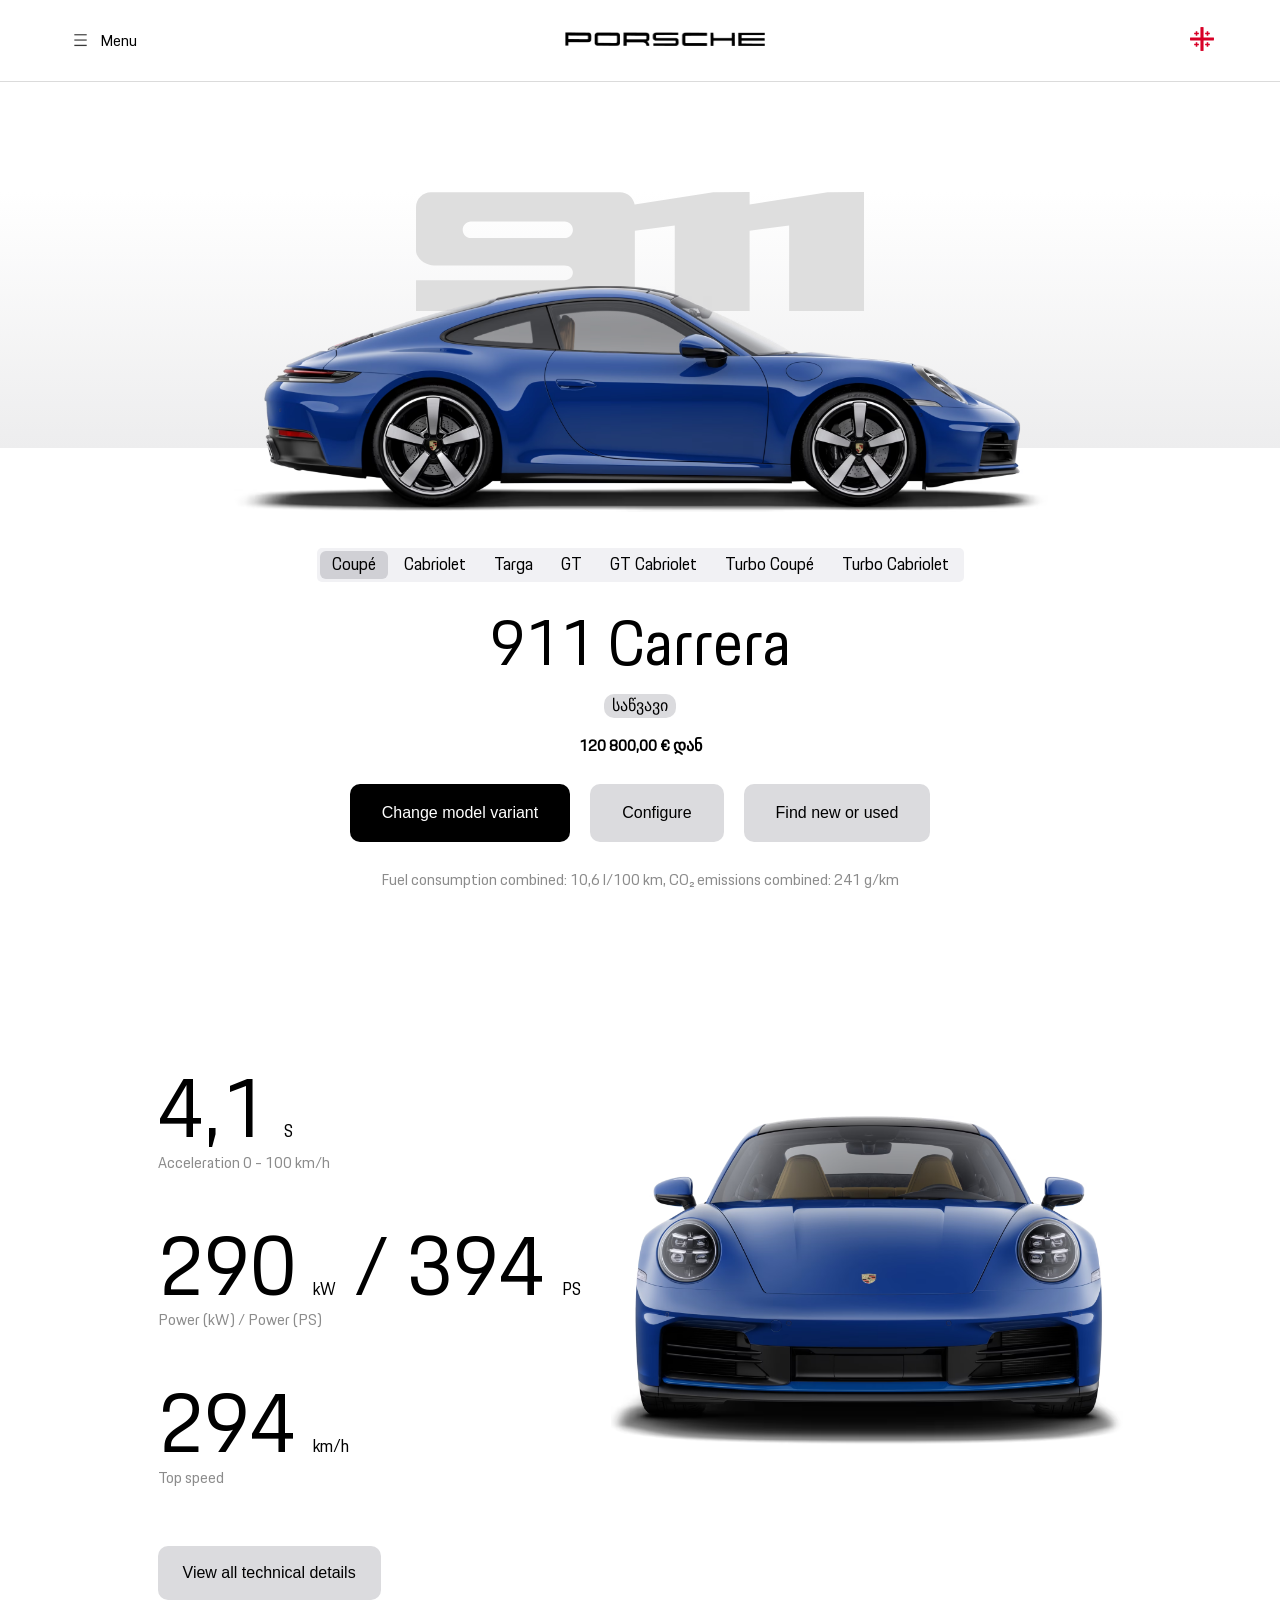
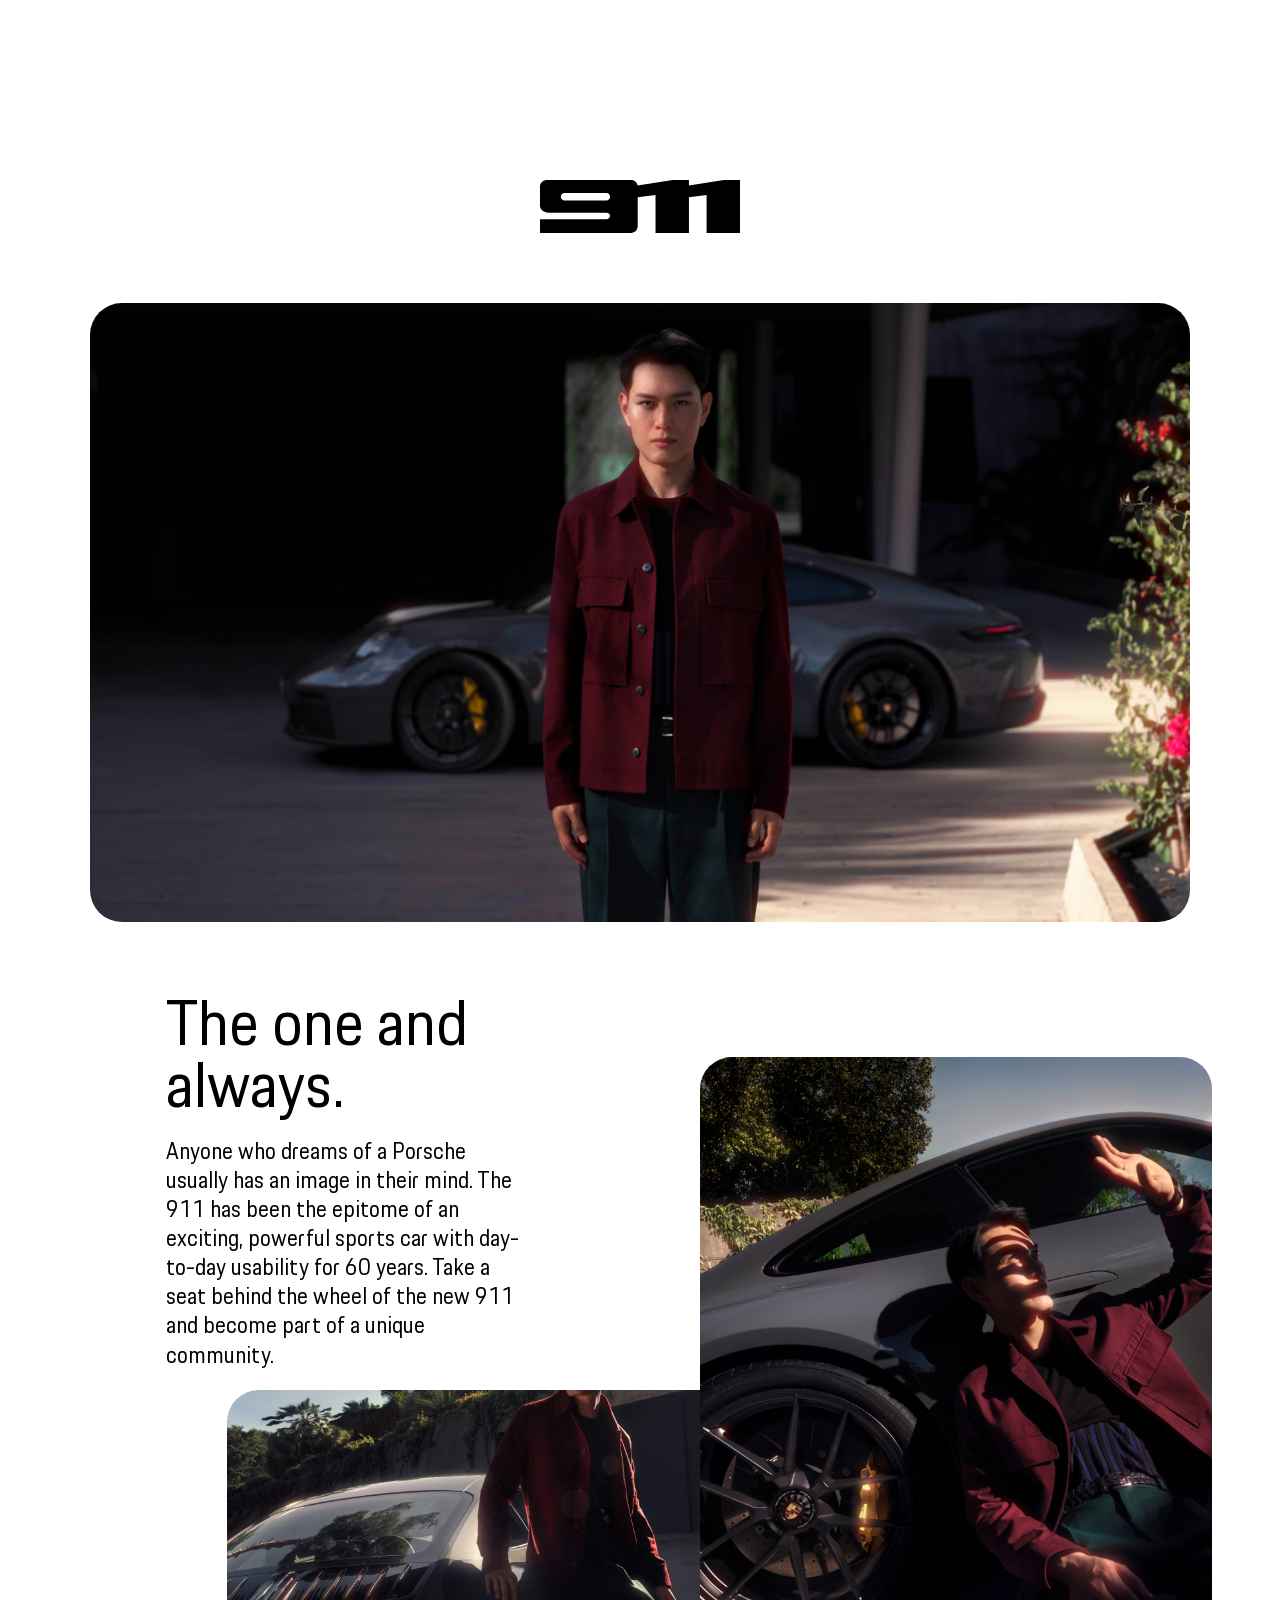
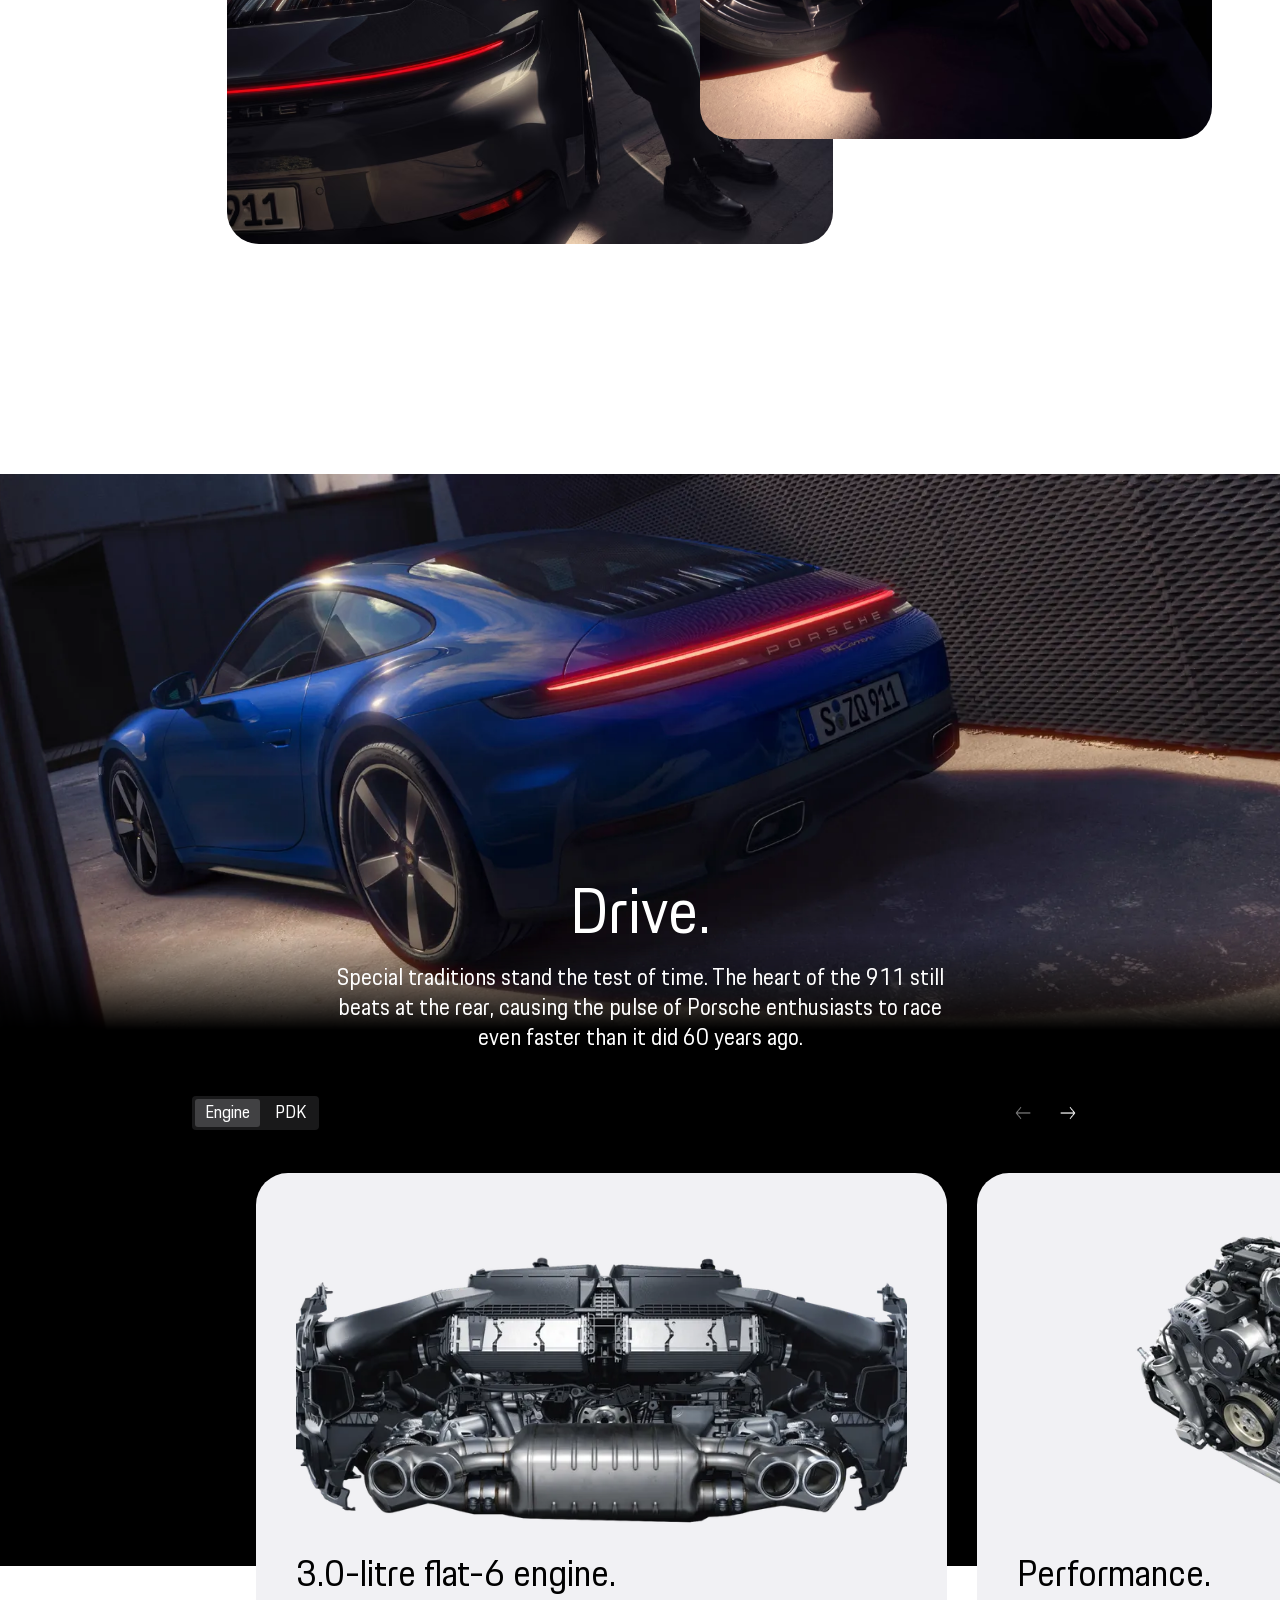
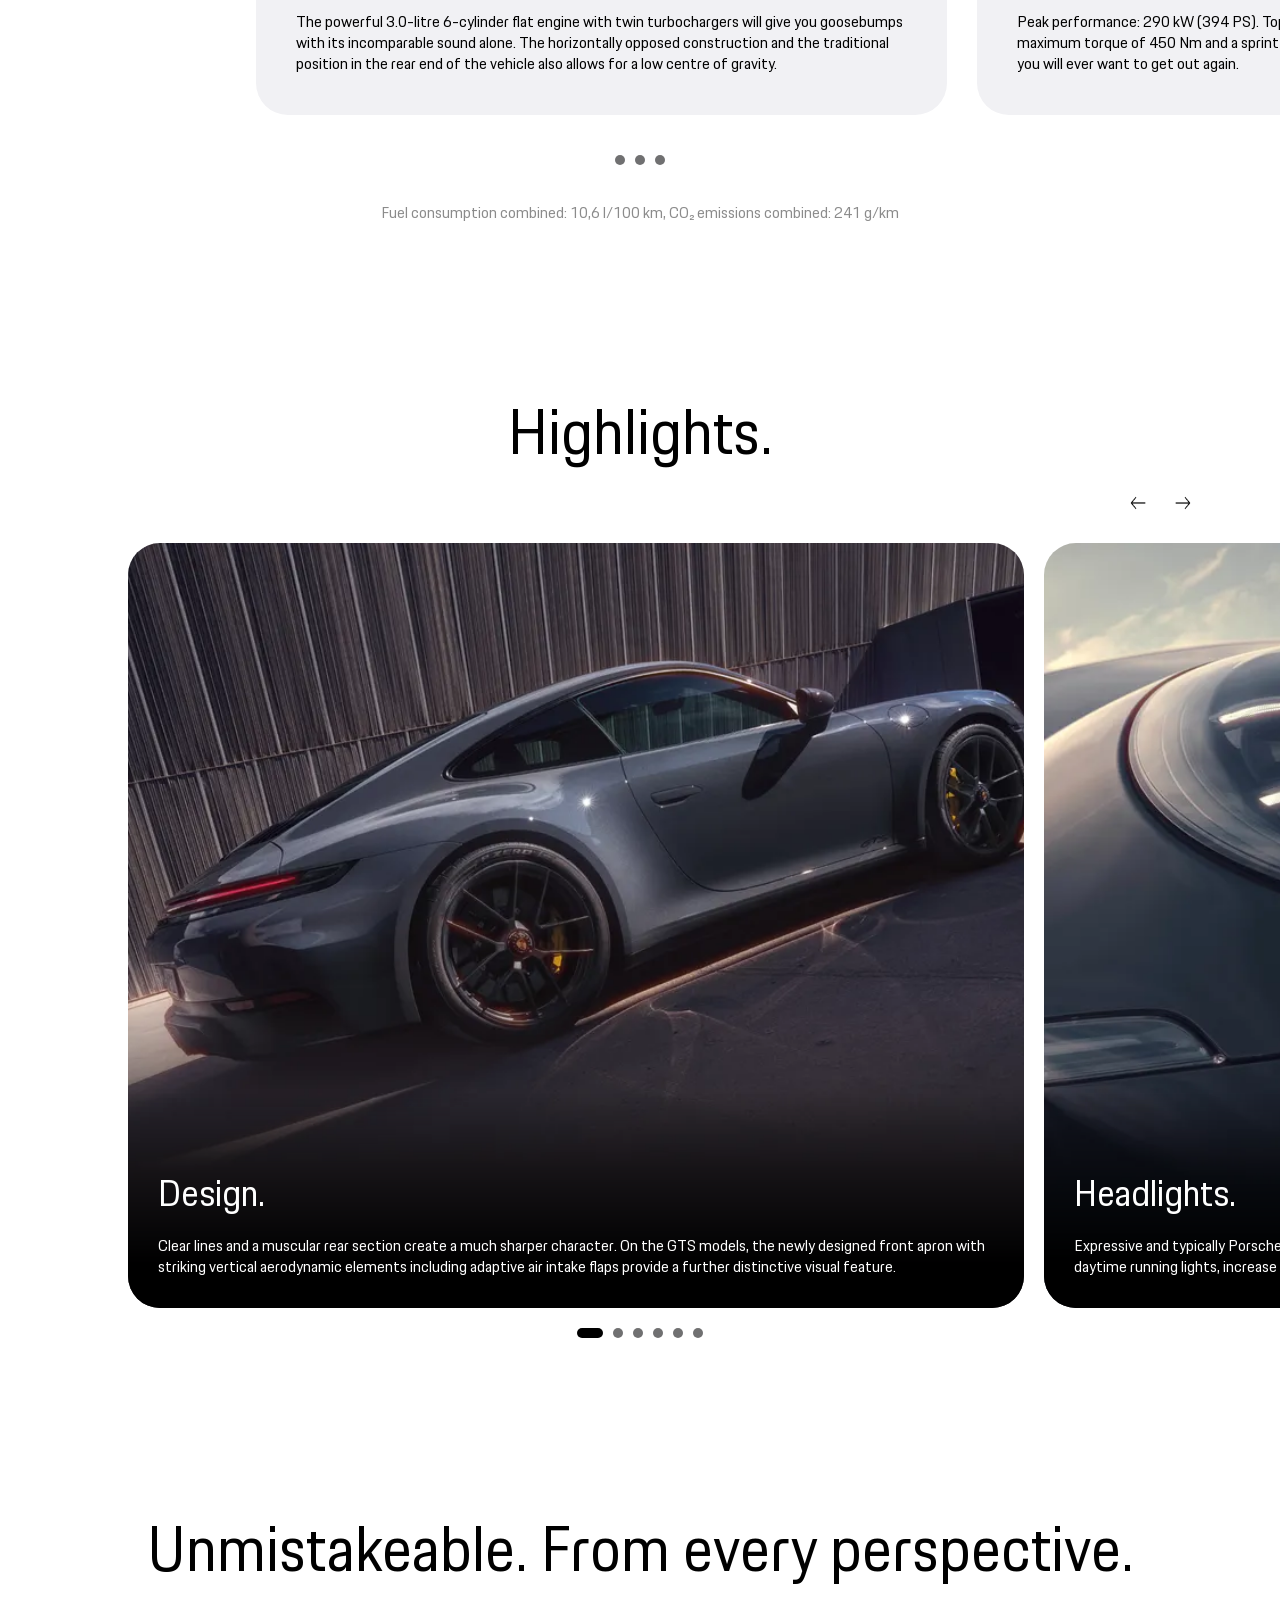
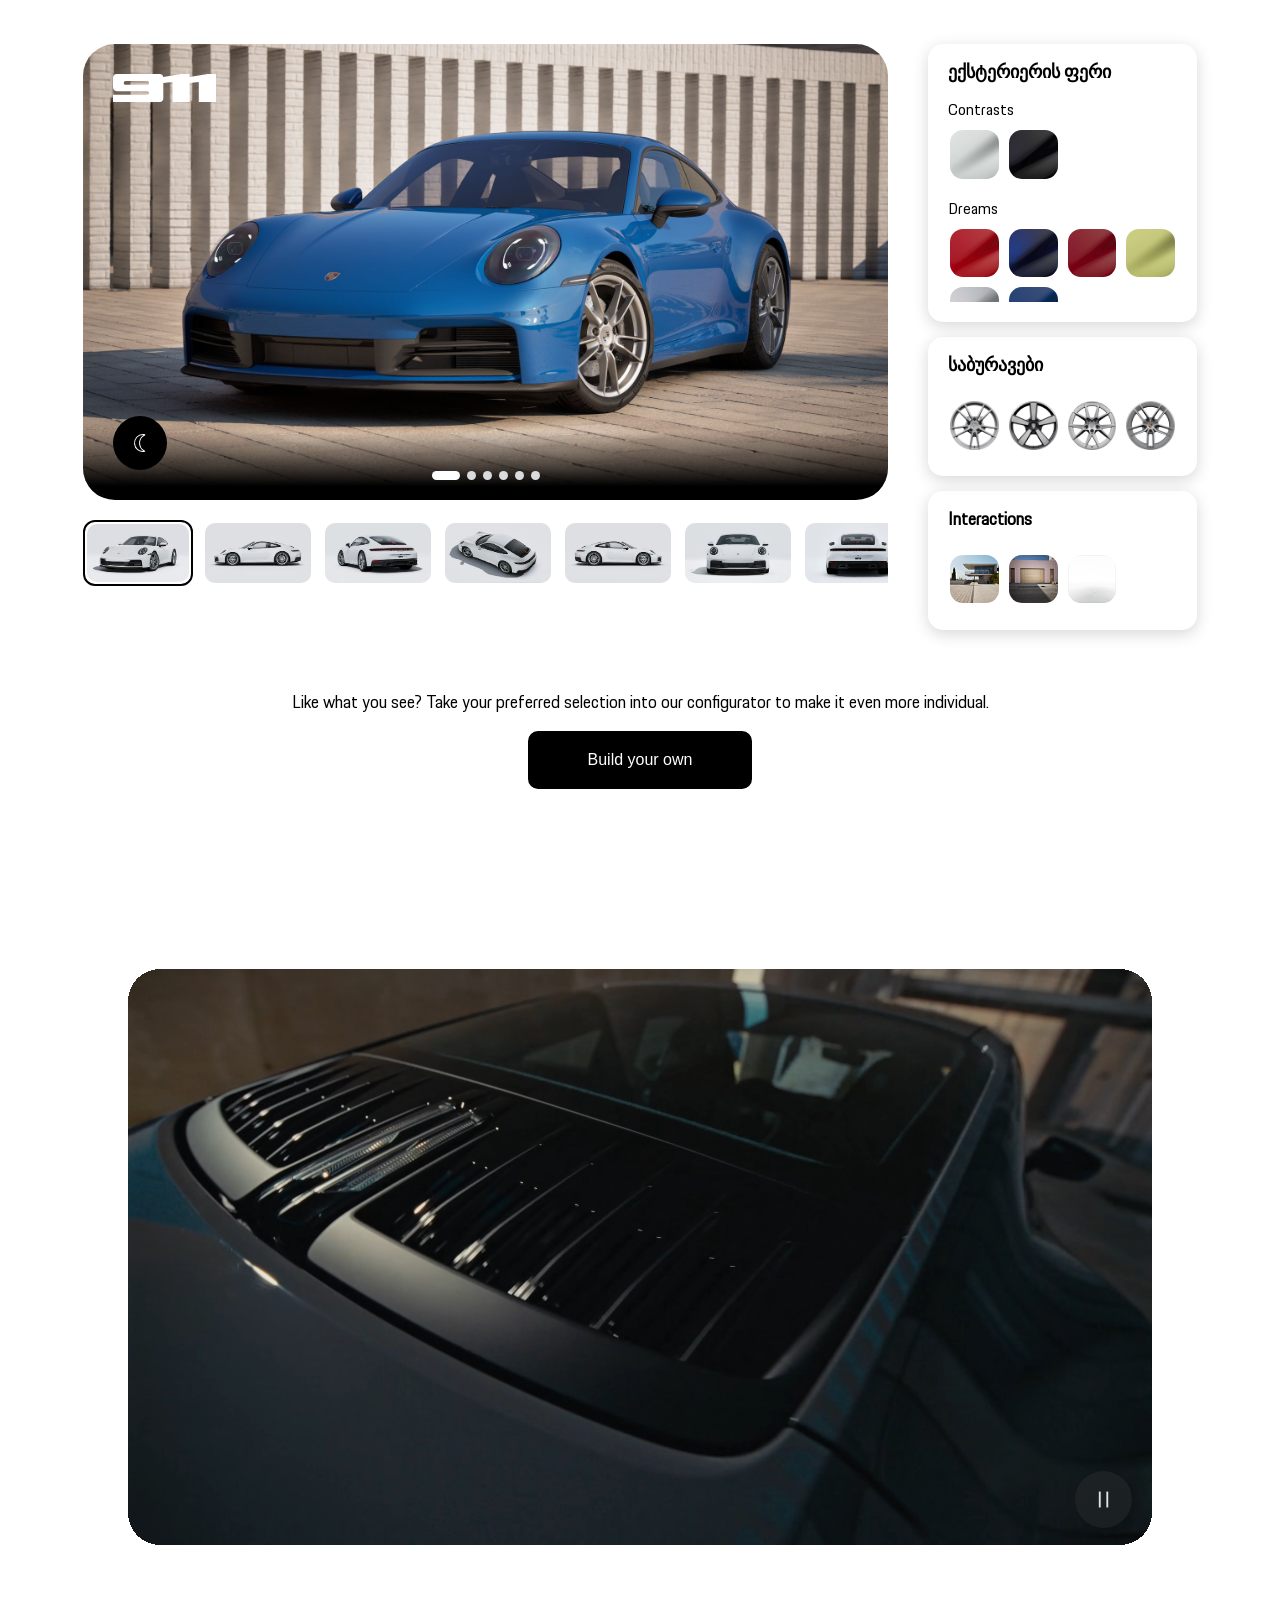
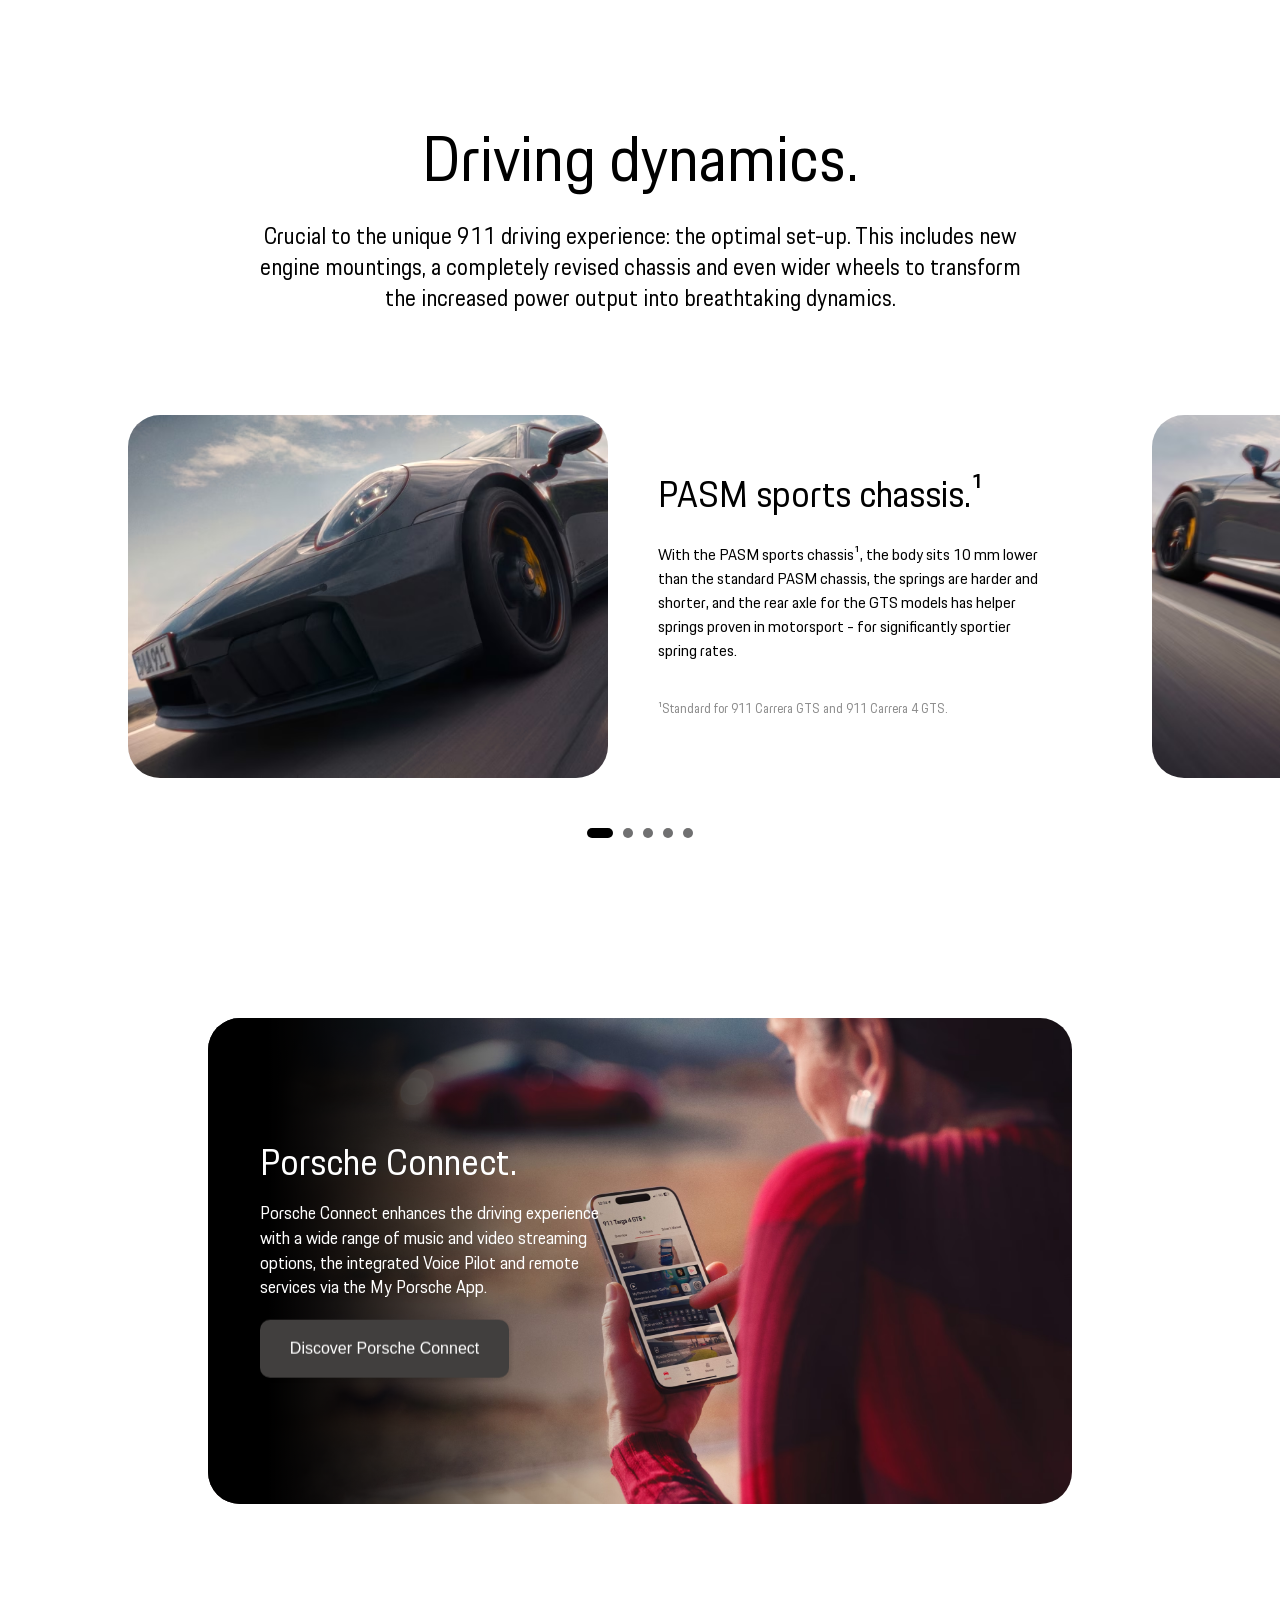
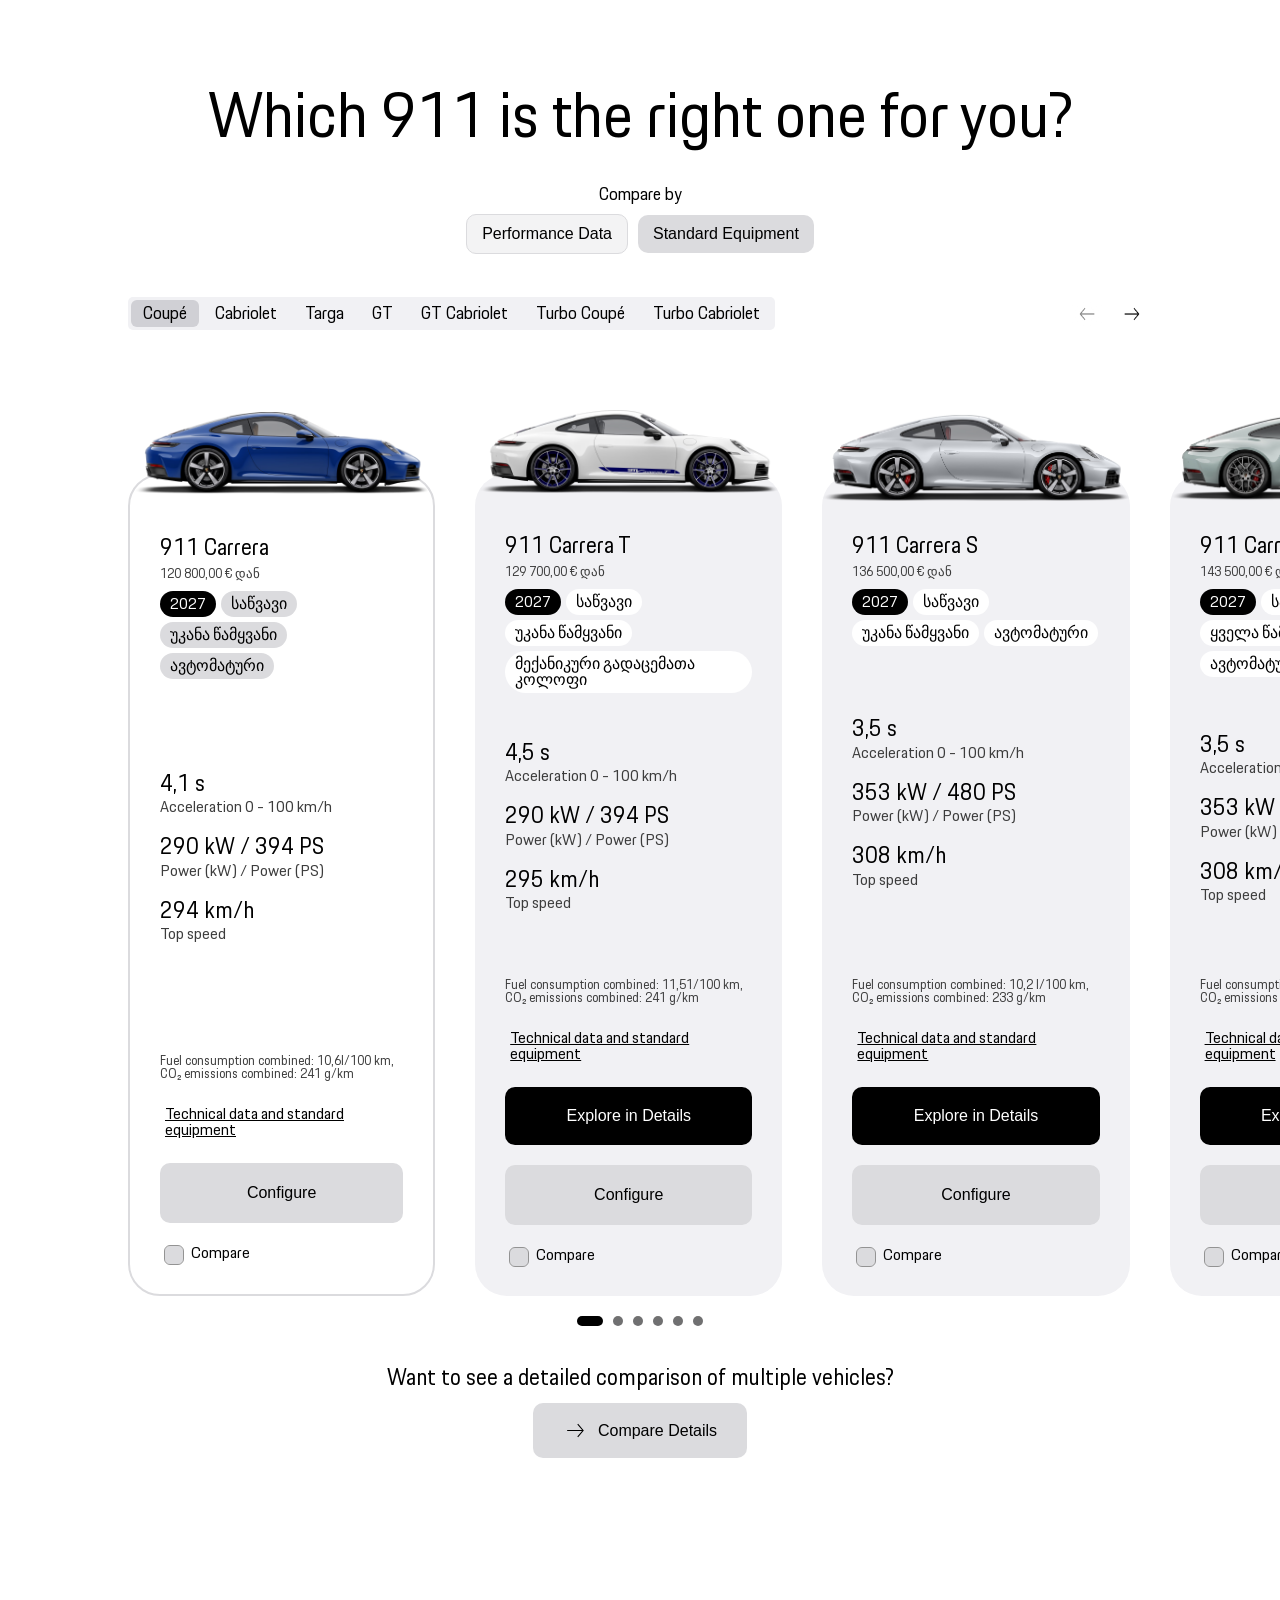
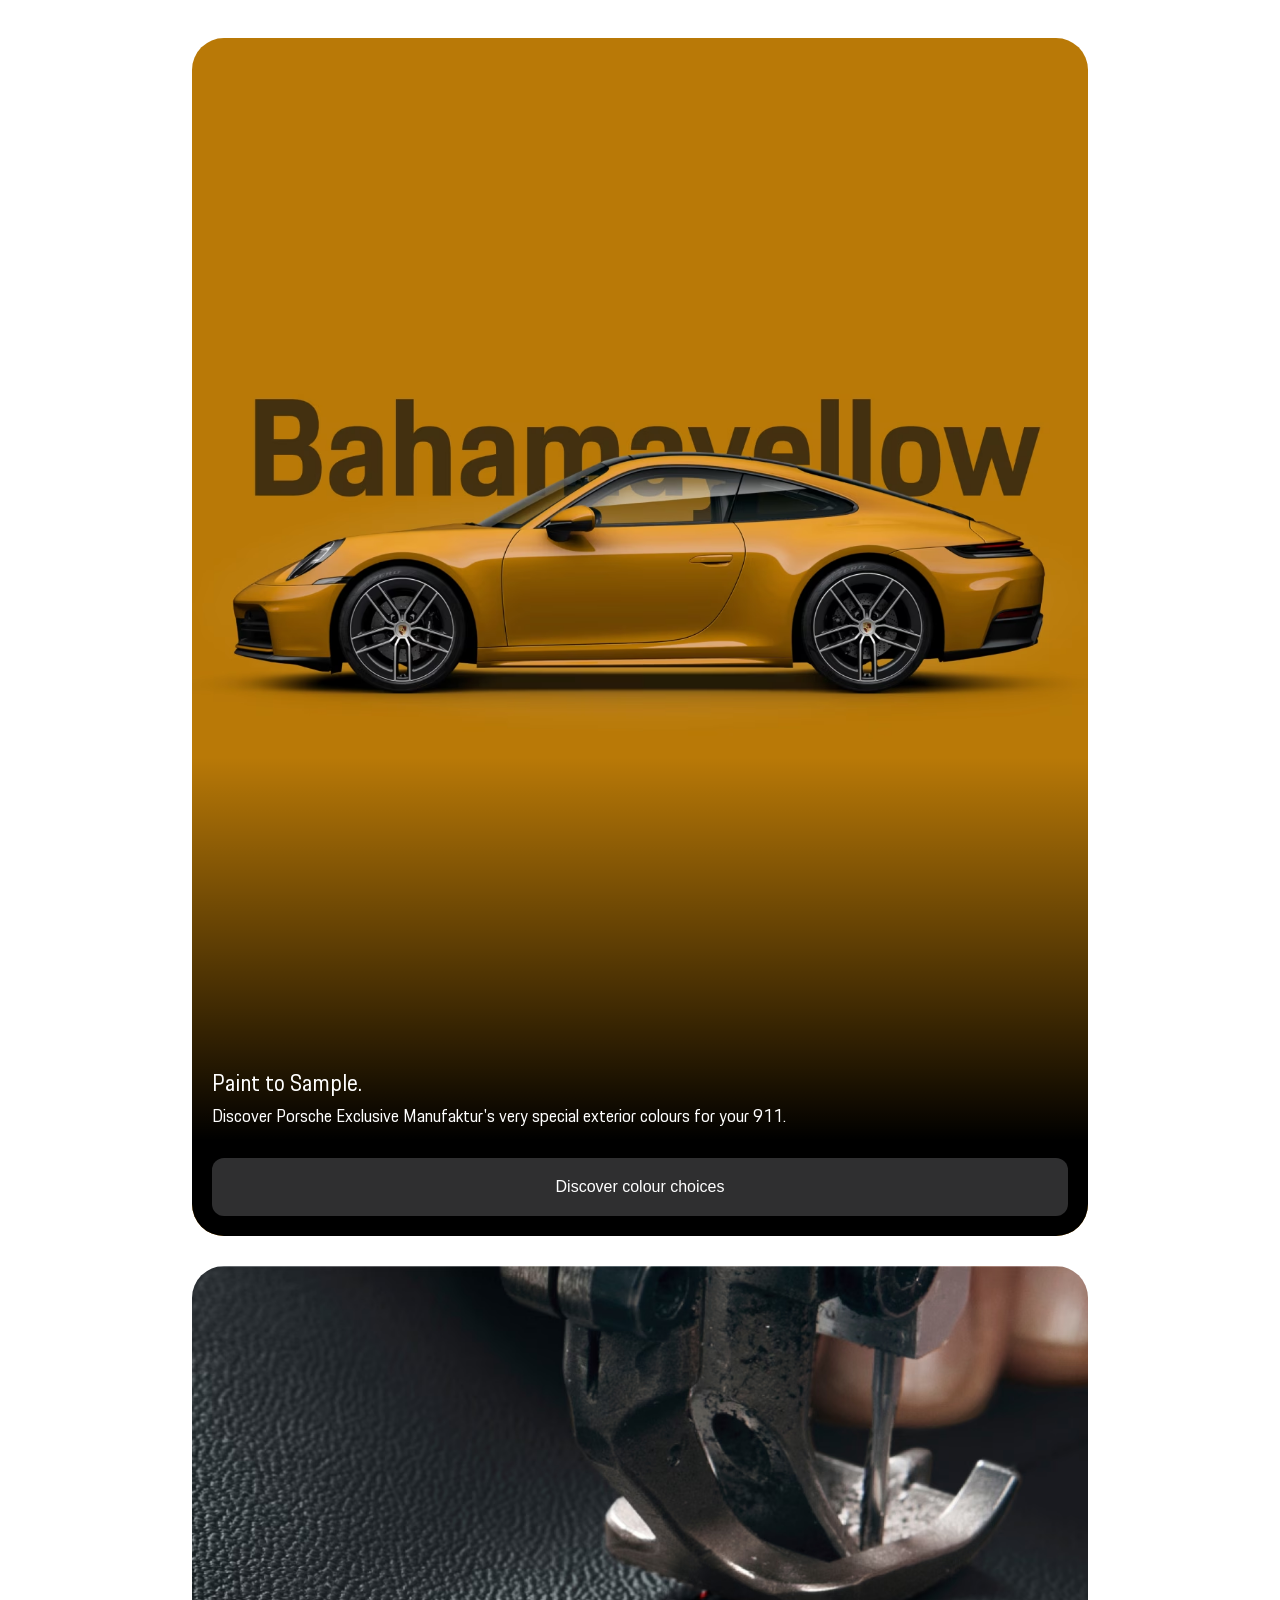
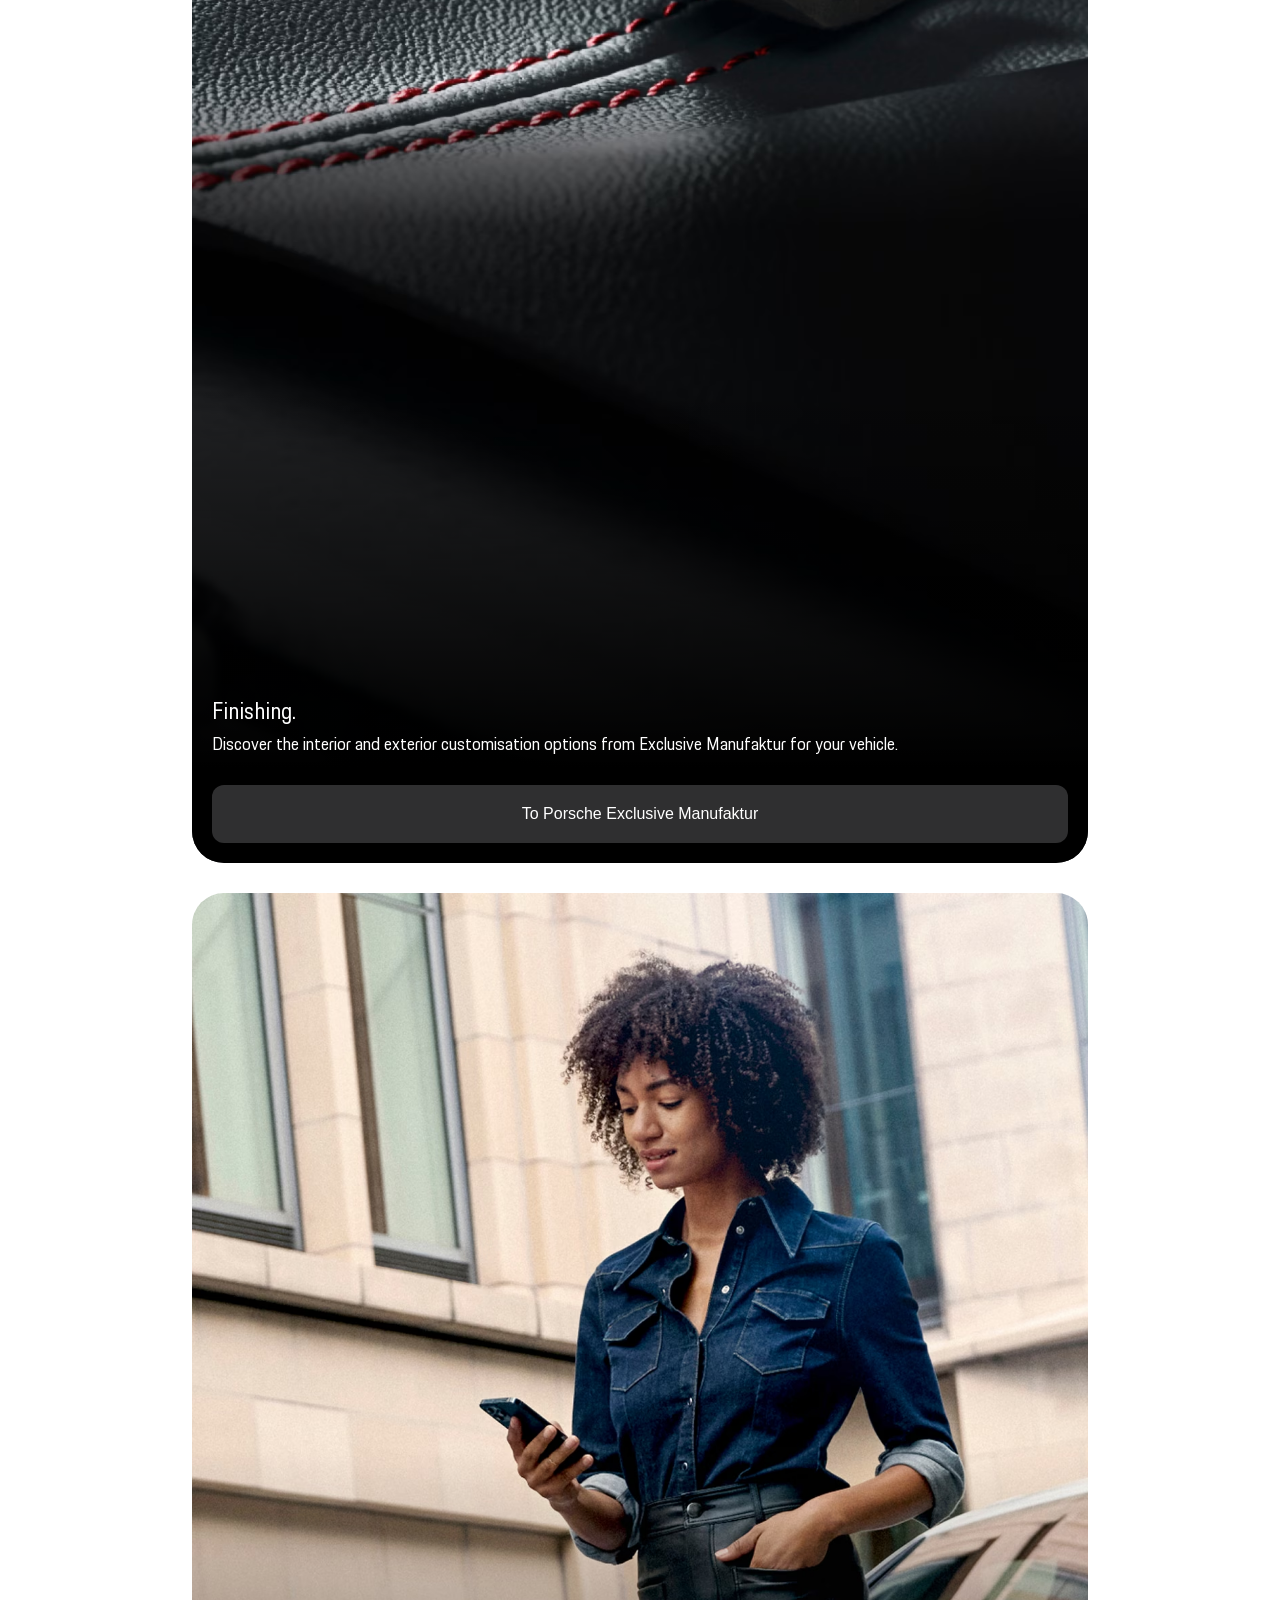
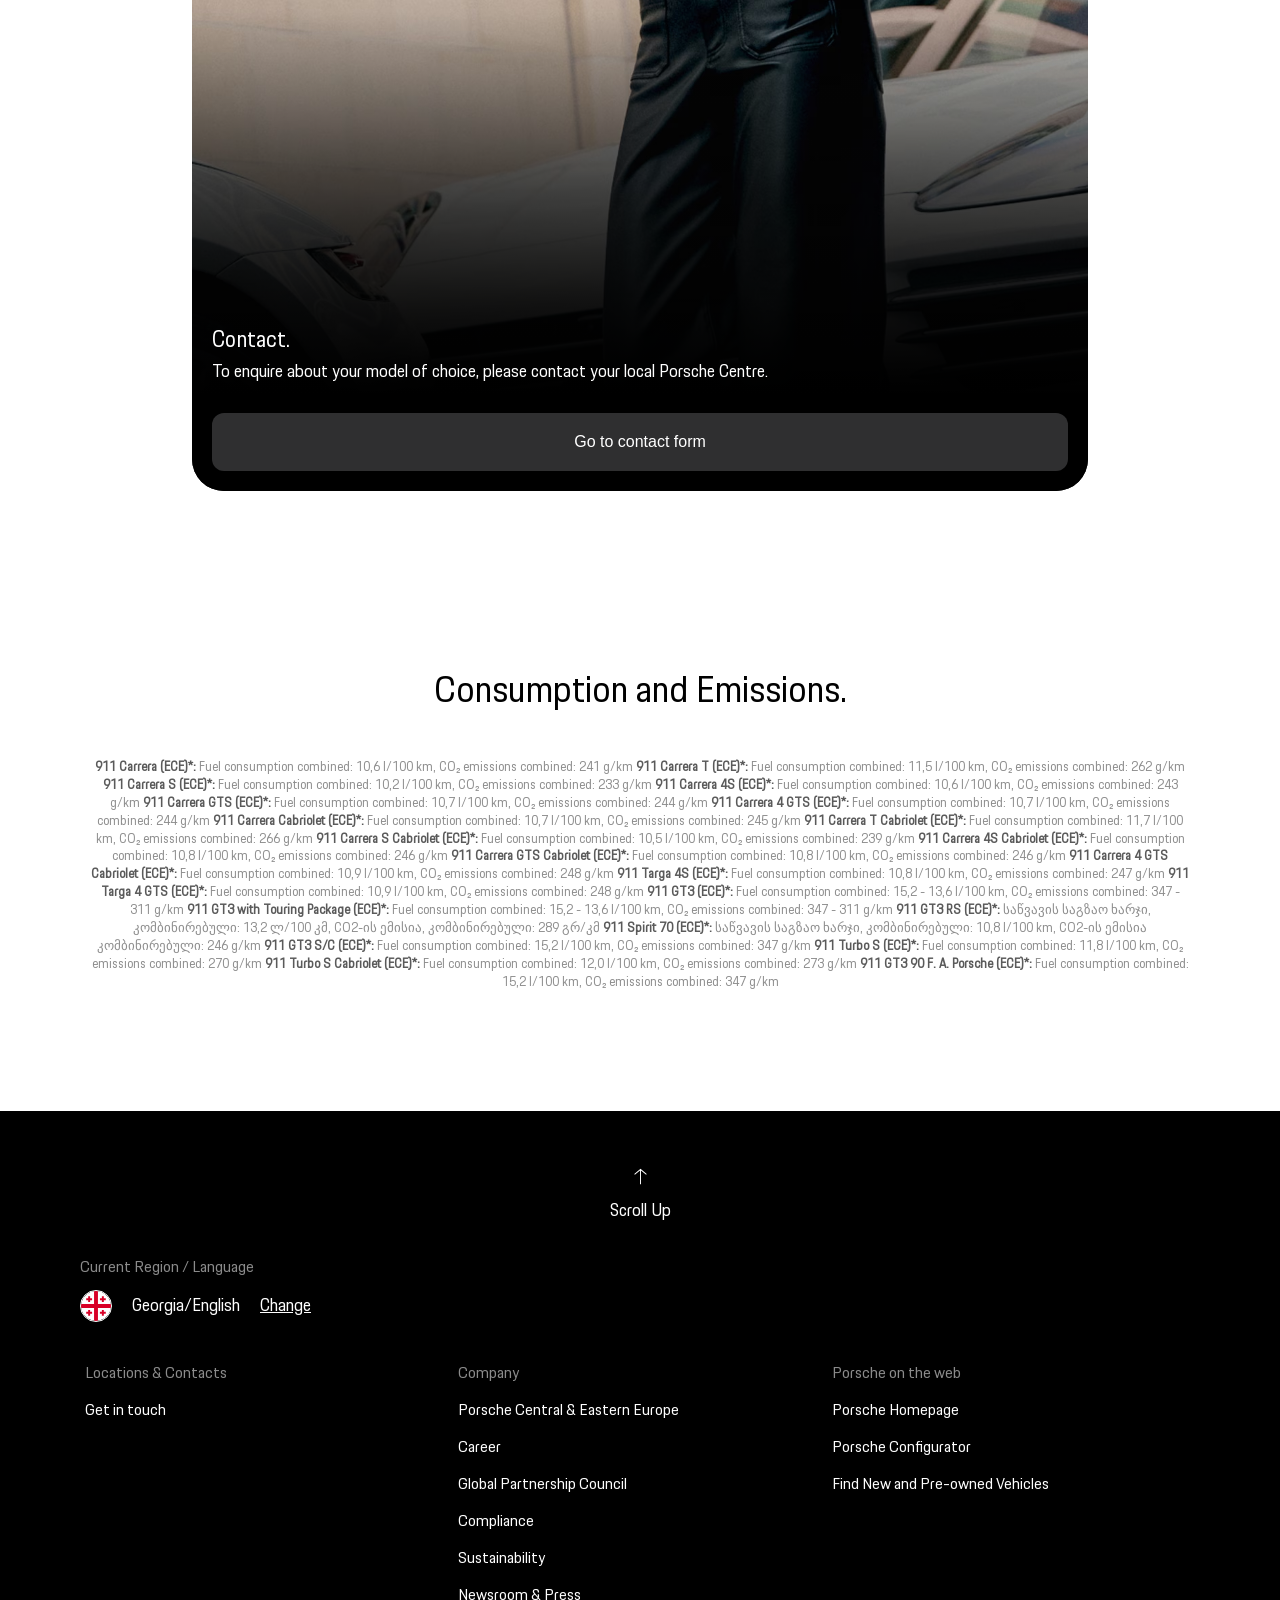
==== commit 6bb9293e: "add button hover animations to 911 carrera page, add scroll animations to gpc page and make porsche " ====
--- a/pages/911.html
+++ b/pages/911.html
@@ -225,16 +225,18 @@
             <p class="menu">Menu</p>
           </div>
           <div class="header-middle">
-            <img
-              class="porsche-logo"
-              src="../assets/icons/porsche-logo.png"
-              alt="porsche-logo"
-            />
-            <img
-              class="porsche-title"
-              src="../assets/images/porsche-title.png"
-              alt="Porsche-title"
-            />
+            <a href="../index.html">
+              <img
+                class="porsche-logo"
+                src="../assets/icons/porsche-logo.png"
+                alt="porsche-logo"
+              />
+              <img
+                class="porsche-title"
+                src="../assets/images/porsche-title.png"
+                alt="Porsche-title"
+              />
+            </a>
           </div>
           <div class="header-right">
             <img
@@ -277,10 +279,12 @@
               <p class="model-starting-price">120 800,00 € დან</p>
             </div>
             <div class="model-btns">
-              <button class="model-btn _BlackButton">
-                Change model variant
+              <button class="model-btn change-model-btn _BlackButton">
+                <p>Change model variant</p>
               </button>
-              <button class="model-btn _GrayButton">Configure</button>
+              <button class="model-btn _GrayButton configure-btn">
+                Configure
+              </button>
               <button class="model-btn _GrayButton">Find new or used</button>
             </div>
             <div class="additional-details">
--- a/styles/main.css
+++ b/styles/main.css
@@ -1069,8 +1069,8 @@
   box-sizing: border-box;
   transition: background 0.2s;
 }
-._GlassButton:active, ._GrayTransparentButton:active, ._BlackButton:active, ._GrayButton:active {
-  transform: scale(0.99);
+._GlassButton:not(.selected):active, ._GrayTransparentButton:not(.selected):active, ._BlackButton:not(.selected):active, ._GrayButton:not(.selected):active {
+  opacity: 0.7;
   transition-duration: 0s;
 }
 
@@ -1308,6 +1308,7 @@
   justify-content: flex-start;
   align-items: center;
   gap: 4px;
+  position: relative;
   background-color: #f1f1f4;
   padding: 3px;
   border-radius: 5px;
@@ -1960,37 +1961,6 @@
   gap: min(30px, 5vw);
   width: 65%;
 }
-.model-hero-section .section-down .model-type-slider {
-  display: flex;
-  flex-direction: row;
-  justify-content: flex-start;
-  align-items: center;
-  gap: 4px;
-  background-color: #f1f1f4;
-  padding: 3px;
-  border-radius: 5px;
-  overflow-x: auto;
-  width: 100%;
-  max-width: min-content;
-  box-sizing: border-box;
-  scrollbar-width: none;
-}
-.model-hero-section .section-down .model-type-slider ::-webkit-scrollbar {
-  display: none;
-}
-.model-hero-section .section-down .model-type-slider .model-type-link {
-  font-size: clamp(0.8rem, 1.3vw + 0.2rem, 1.1rem);
-  padding: 5px 12px;
-  border-radius: 6px;
-  transition-duration: 0.15s;
-  white-space: nowrap;
-}
-.model-hero-section .section-down .model-type-slider .model-type-link.selected {
-  background-color: #d0d0d5;
-}
-.model-hero-section .section-down .model-type-slider .model-type-link:hover:not(.selected) {
-  background-color: #e7e7ea;
-}
 .model-hero-section .section-down .model-details {
   display: flex;
   flex-direction: column;
@@ -2029,7 +1999,68 @@
   width: 100%;
 }
 .model-hero-section .section-down .model-btns .model-btn {
+  position: relative;
   padding: min(20px, 5vw) min(32px, 3vw);
+  overflow: hidden;
+}
+.model-hero-section .section-down .model-btns .change-model-btn::before {
+  content: "";
+  position: absolute;
+  transform: translateX(-150%) scaleX(-1);
+  top: 0;
+  width: 100%;
+  height: 100%;
+  background-image: url(../../../assets/icons/porsche-icon.png);
+  background-repeat: no-repeat;
+  background-position: center;
+  background-size: 60%;
+  transition-duration: 0.2s;
+}
+.model-hero-section .section-down .model-btns .change-model-btn p {
+  position: relative;
+  transition-duration: 0.2s;
+}
+.model-hero-section .section-down .model-btns .change-model-btn:hover {
+  background-color: black;
+}
+.model-hero-section .section-down .model-btns .change-model-btn:hover p {
+  color: rgba(255, 255, 255, 0);
+}
+.model-hero-section .section-down .model-btns .change-model-btn:hover::before {
+  transform: translateX(-50%) scaleX(-1);
+}
+.model-hero-section .section-down .model-btns .change-model-btn:active {
+  opacity: 1;
+}
+.model-hero-section .section-down .model-btns .change-model-btn:active::before {
+  background-image: url(../../../assets/icons/porsche-icon-transparent.png);
+}
+.model-hero-section .section-down .model-btns .configure-btn {
+  display: flex;
+  flex-direction: row;
+  justify-content: center;
+  align-items: center;
+  gap: 5px;
+  position: relative;
+  z-index: 1;
+}
+.model-hero-section .section-down .model-btns .configure-btn::after {
+  content: "";
+  display: block;
+  position: absolute;
+  width: 100%;
+  height: 100%;
+  transform: scale(0);
+  background-image: url(../../../assets/icons/tools-icon.png);
+  background-repeat: no-repeat;
+  background-position: center;
+  background-size: auto 80%;
+  transition-duration: 0.2s;
+  z-index: 2;
+}
+.model-hero-section .section-down .model-btns .configure-btn:hover::after {
+  transform: scale(1) rotate(360deg);
+  backdrop-filter: blur(3px);
 }
 .model-hero-section .section-down .additional-details {
   display: flex;
@@ -2381,20 +2412,10 @@
 }
 .model-details-section .section-down .slider {
   display: grid;
-  scroll-behavior: smooth;
-  overflow-x: auto;
   grid-auto-flow: column;
   grid-auto-columns: 90%;
   gap: min(30px, 3vw);
   padding: 0 20vw;
-  box-sizing: border-box;
-  scrollbar-width: none;
-}
-.model-details-section .section-down .slider ::-webkit-scrollbar {
-  display: none;
-}
-.model-details-section .section-down .slider {
-  scroll-snap-type: x mandatory;
 }
 .model-details-section .section-down .slider .slider-card {
   display: flex;
@@ -2410,6 +2431,7 @@
   border-radius: 32px;
   scroll-snap-align: center;
   box-sizing: border-box;
+  transition-duration: 0.15s;
 }
 .model-details-section .section-down .slider .slider-card .model-part-text {
   display: flex;
@@ -2417,6 +2439,7 @@
   justify-content: center;
   align-items: flex-start;
   gap: 20px;
+  transition-duration: 0.15s;
 }
 .model-details-section .section-down .slider .slider-card .model-part-text .model-part-title {
   font-size: clamp(1.4rem, 3vw + 0.3rem, 2.3rem);
@@ -2429,6 +2452,9 @@
   width: 100%;
   object-fit: cover;
   flex-grow: 1;
+}
+.model-details-section .section-down .slider .slider-card:hover .model-part-text {
+  transform: scale(1.03);
 }
 .model-details-section .section-down .fuel-consumption-text {
   color: #8b8b8b;
@@ -3624,6 +3650,13 @@
   background-color: #dbdbde;
   cursor: pointer;
 }
+.partners-sliders-section .slider-card .body .card-btn:hover .arrow-icon {
+  animation: bounce-right 0.5s ease;
+}
+.partners-sliders-section .slider-card .body .card-btn:active {
+  transition-duration: 0s;
+  background-color: rgba(100, 100, 100, 0.8);
+}
 .partners-sliders-section .slider-card:hover {
   background-color: #ececec;
   cursor: pointer;
@@ -3652,6 +3685,23 @@
     margin: 0;
   }
 }
+@keyframes bounce-right {
+  0% {
+    transform: translateX(0px);
+  }
+  25% {
+    transform: translateX(5px);
+  }
+  50% {
+    transform: translateX(-2px);
+  }
+  75% {
+    transform: translateX(2.5px);
+  }
+  100% {
+    transform: translateX(0px);
+  }
+}
 .opportunities-grid-section {
   display: flex;
   flex-direction: row;
@@ -3659,6 +3709,7 @@
   align-items: center;
   gap: 0px;
   margin-bottom: min(100px, 13vw);
+  overflow: hidden;
 }
 .opportunities-grid-section .section-container {
   display: flex;
@@ -3688,6 +3739,9 @@
   aspect-ratio: 12/9;
   box-sizing: border-box;
   transition-duration: 0.2s;
+  filter: blur(20px);
+  opacity: 0;
+  transform: translateY(40%);
 }
 .opportunities-grid-section .articles-grid .section-article .media {
   position: relative;
@@ -3732,10 +3786,12 @@
   padding: min(15px, 2.5vw) min(20px, 3vw);
   border-radius: calc(min(20px, 3vw) - 12px);
   transition-duration: 0.15s;
+  transition: transform scale 0s;
 }
 .opportunities-grid-section .articles-grid .section-article .article-btn .plus-icon {
   width: 25px;
   display: none;
+  transition-duration: 0.3s;
 }
 .opportunities-grid-section .articles-grid .section-article .article-btn:hover {
   cursor: pointer;
@@ -3743,9 +3799,21 @@
   border-color: rgb(136, 137, 140);
   backdrop-filter: blur(32px);
 }
+.opportunities-grid-section .articles-grid .section-article .article-btn:hover .plus-icon {
+  rotate: 180deg;
+}
+.opportunities-grid-section .articles-grid .section-article .article-btn:active .plus-icon {
+  transition-duration: 0s;
+  transform: scale(0.6);
+}
 .opportunities-grid-section .articles-grid .section-article:hover .media {
   transform: scale(1.07);
   cursor: pointer;
+}
+.opportunities-grid-section .articles-grid .section-article.show {
+  filter: blur(0);
+  opacity: 1;
+  transform: translateY(0);
 }
 
 @media (max-width: 1300px) {
@@ -3770,6 +3838,7 @@
     height: 8vh;
     background-color: #dbdbde;
     padding: min(5px, 1vw);
+    transform: translateX(50%);
   }
   .opportunities-grid-section .articles-grid .section-article .media {
     box-sizing: border-box;
@@ -3818,6 +3887,11 @@
   .opportunities-grid-section .articles-grid .section-article:hover .media .article-image {
     transform: scale(1.1);
   }
+  .opportunities-grid-section .articles-grid .section-article.show {
+    transform: translateX(0);
+    filter: blur(0);
+    opacity: 1;
+  }
 }
 .gpc-page .page-content {
   display: flex;
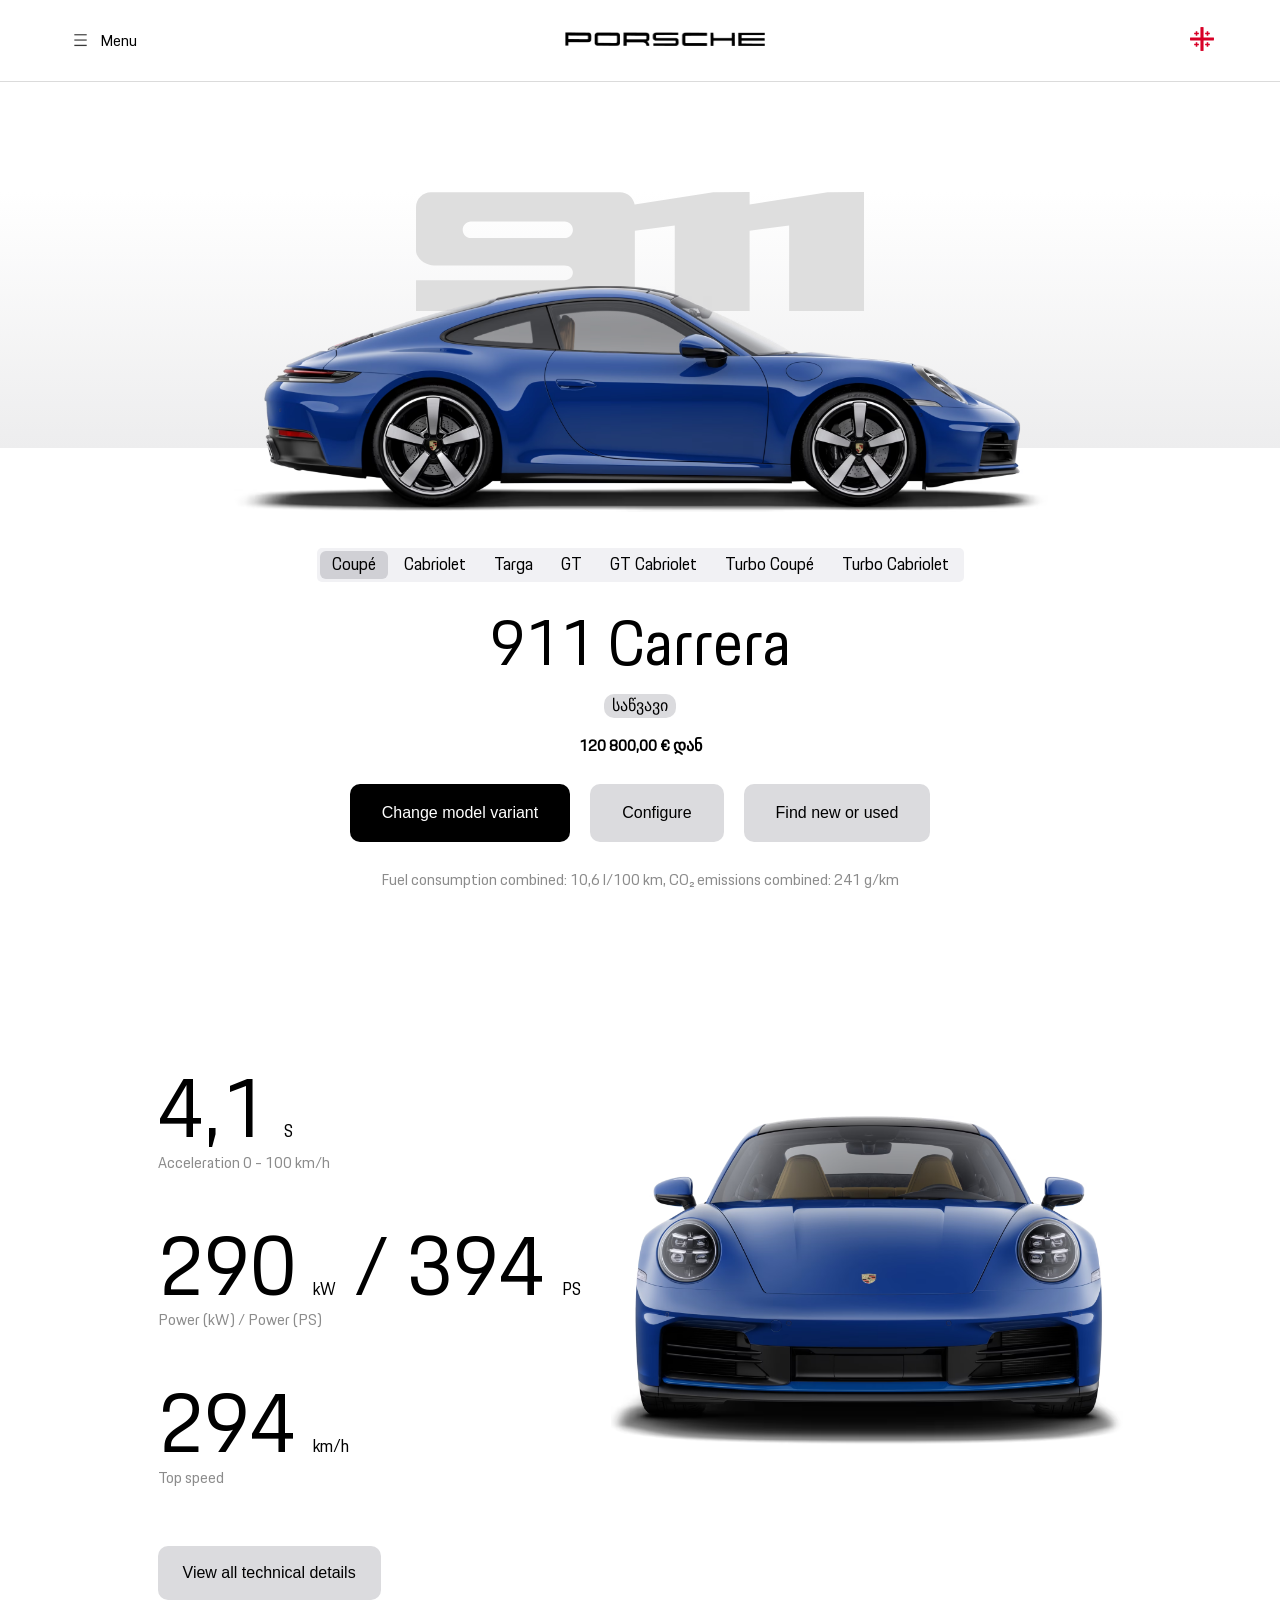
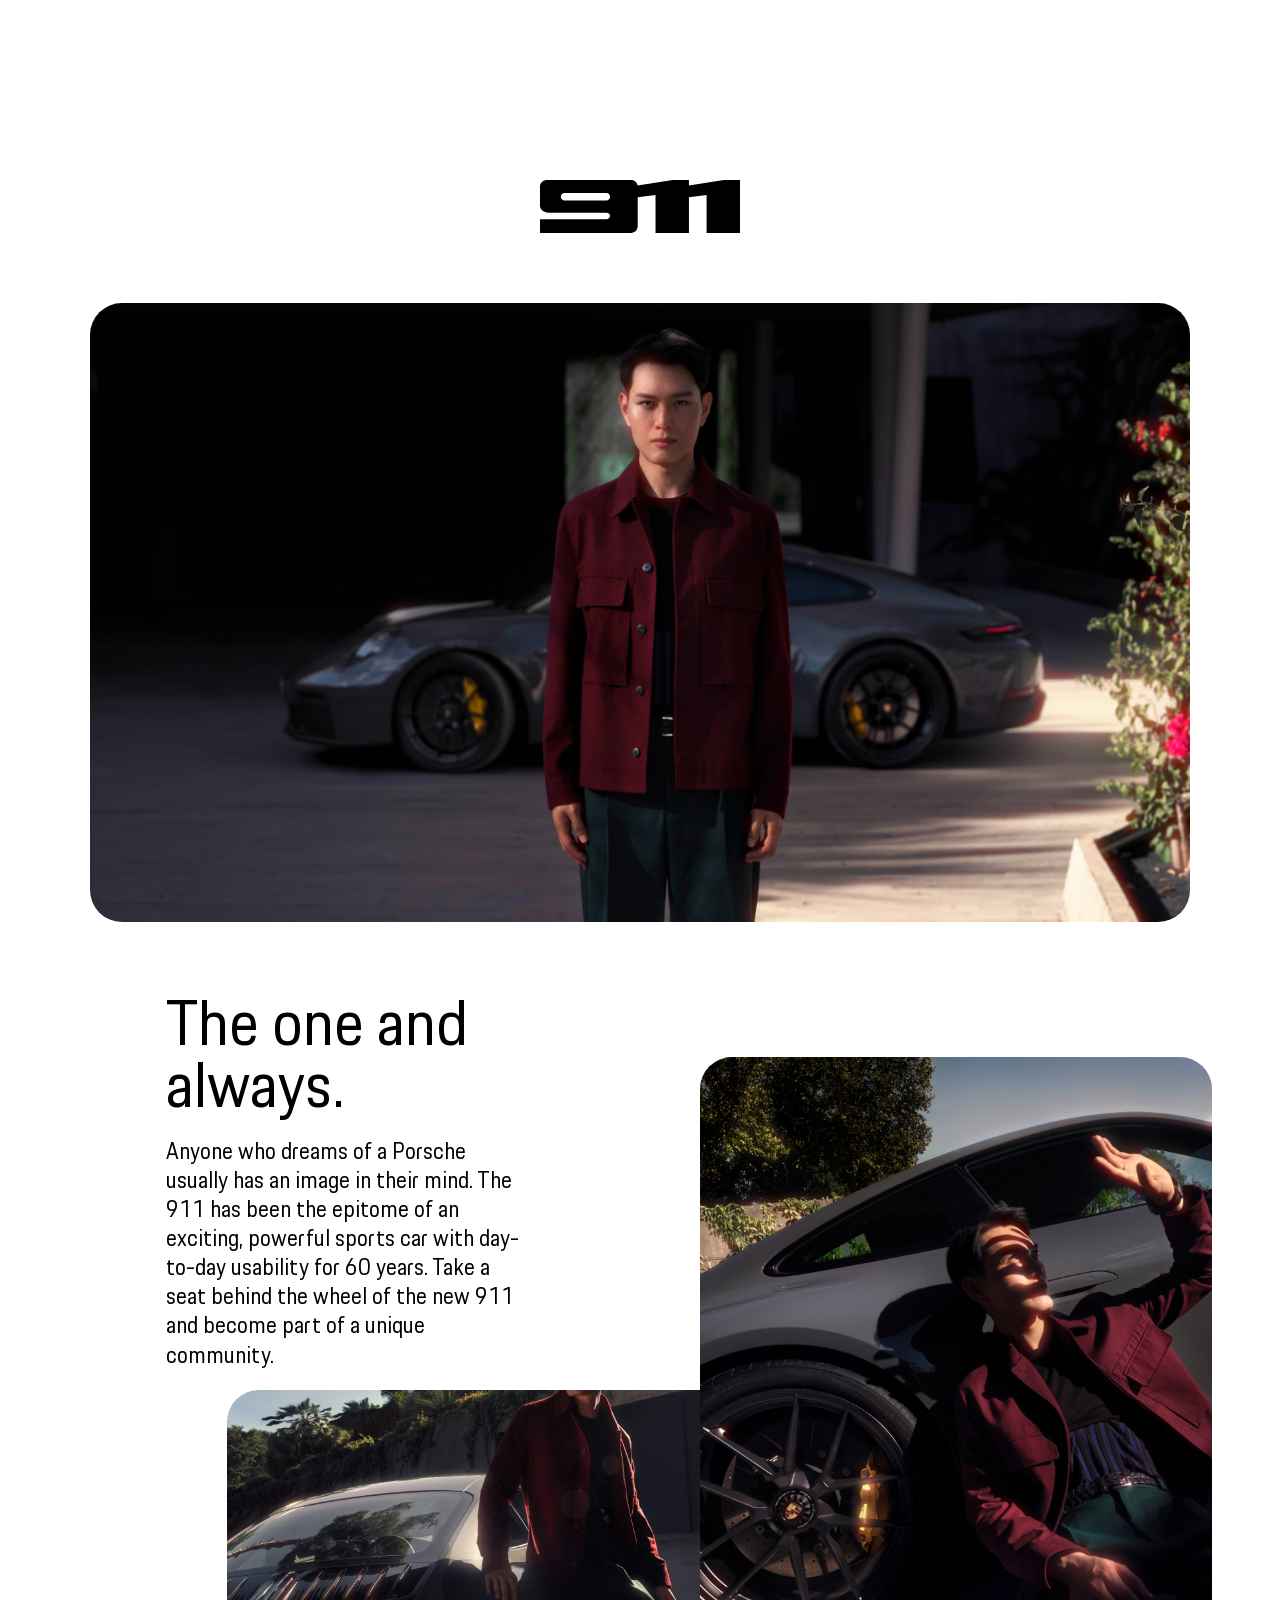
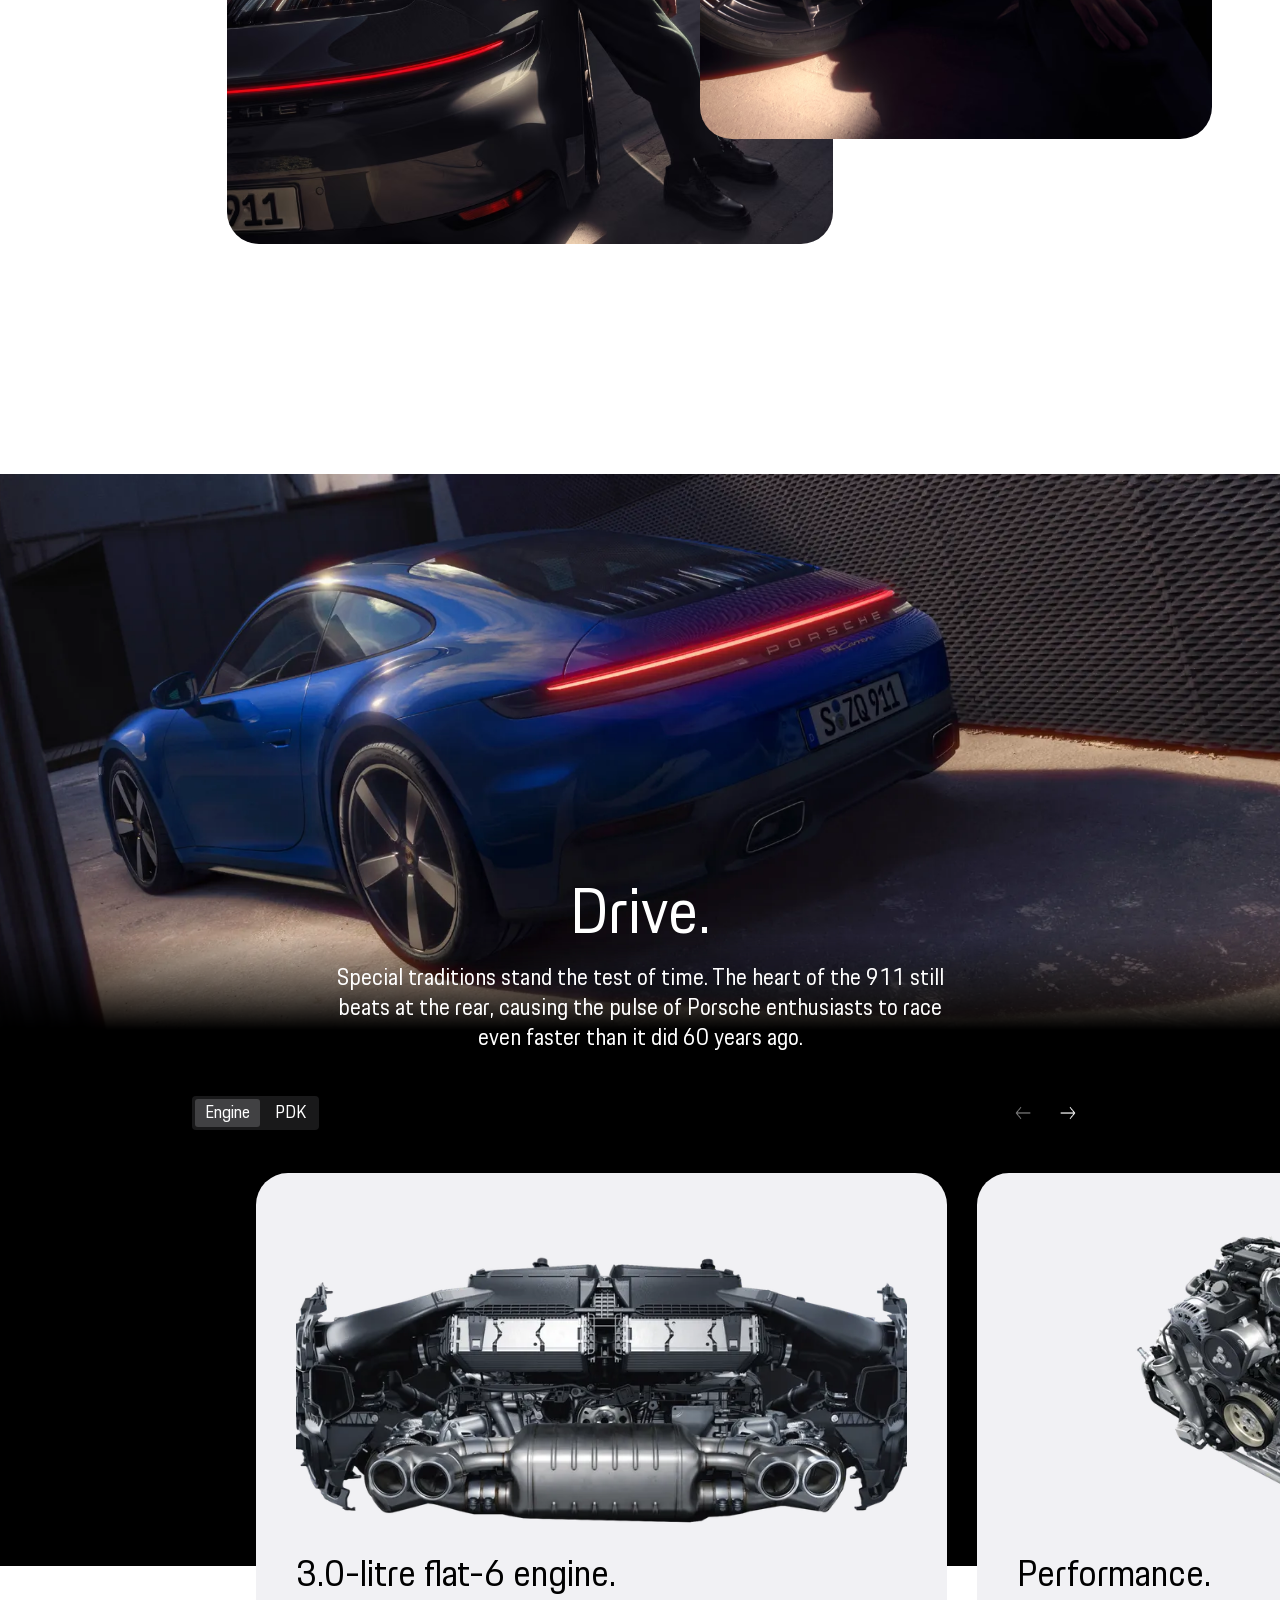
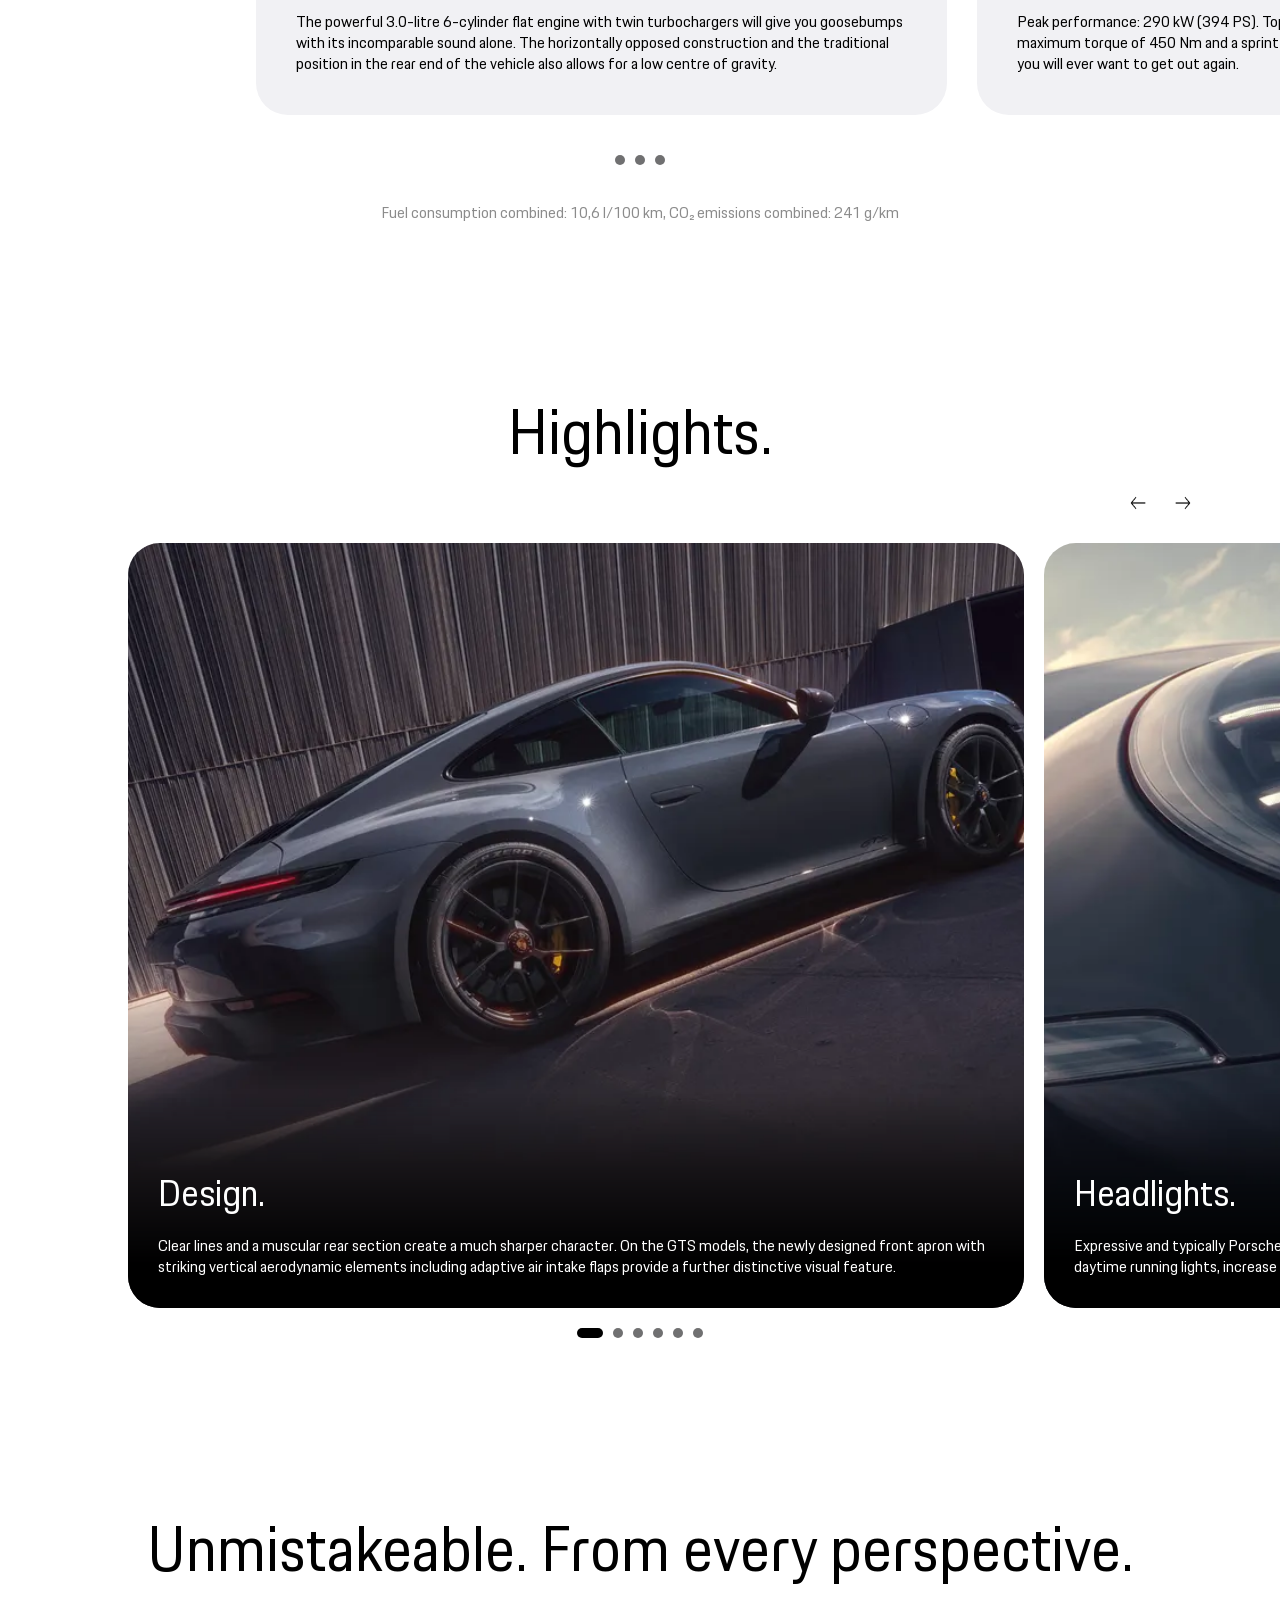
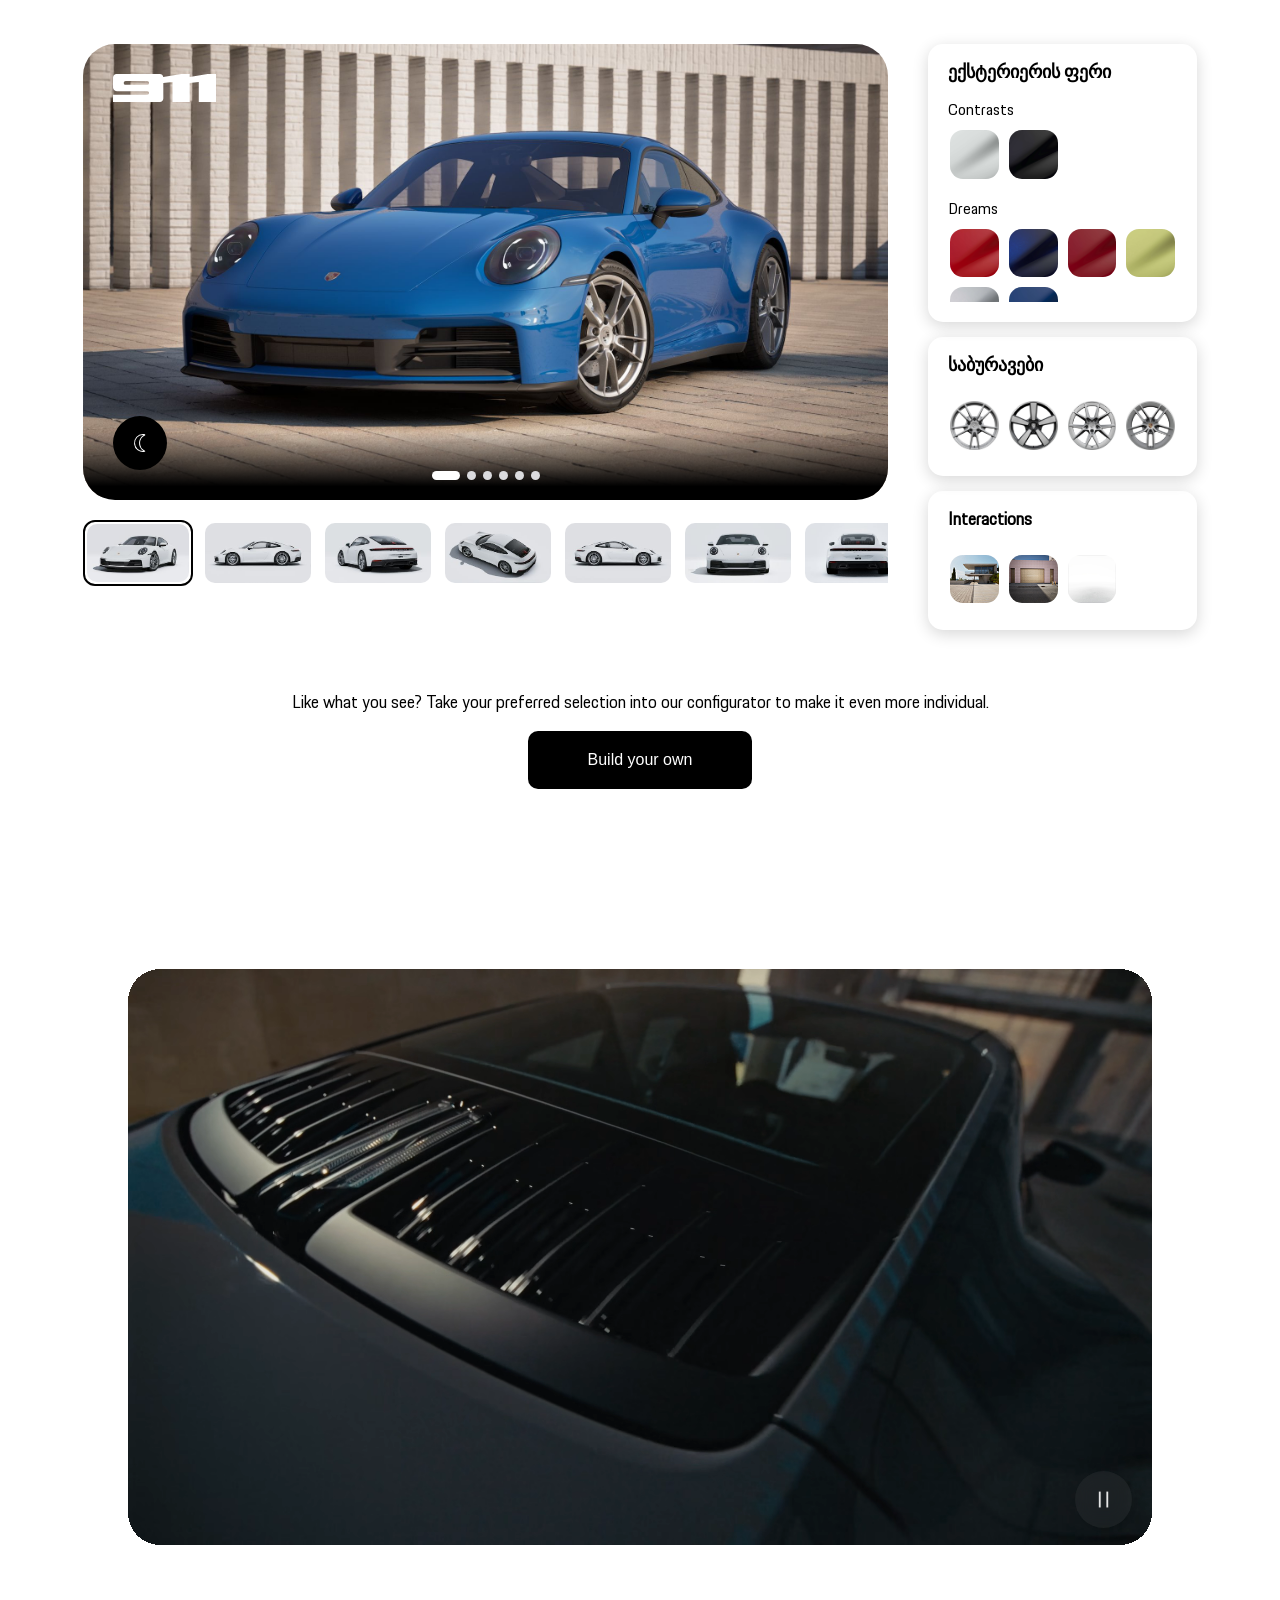
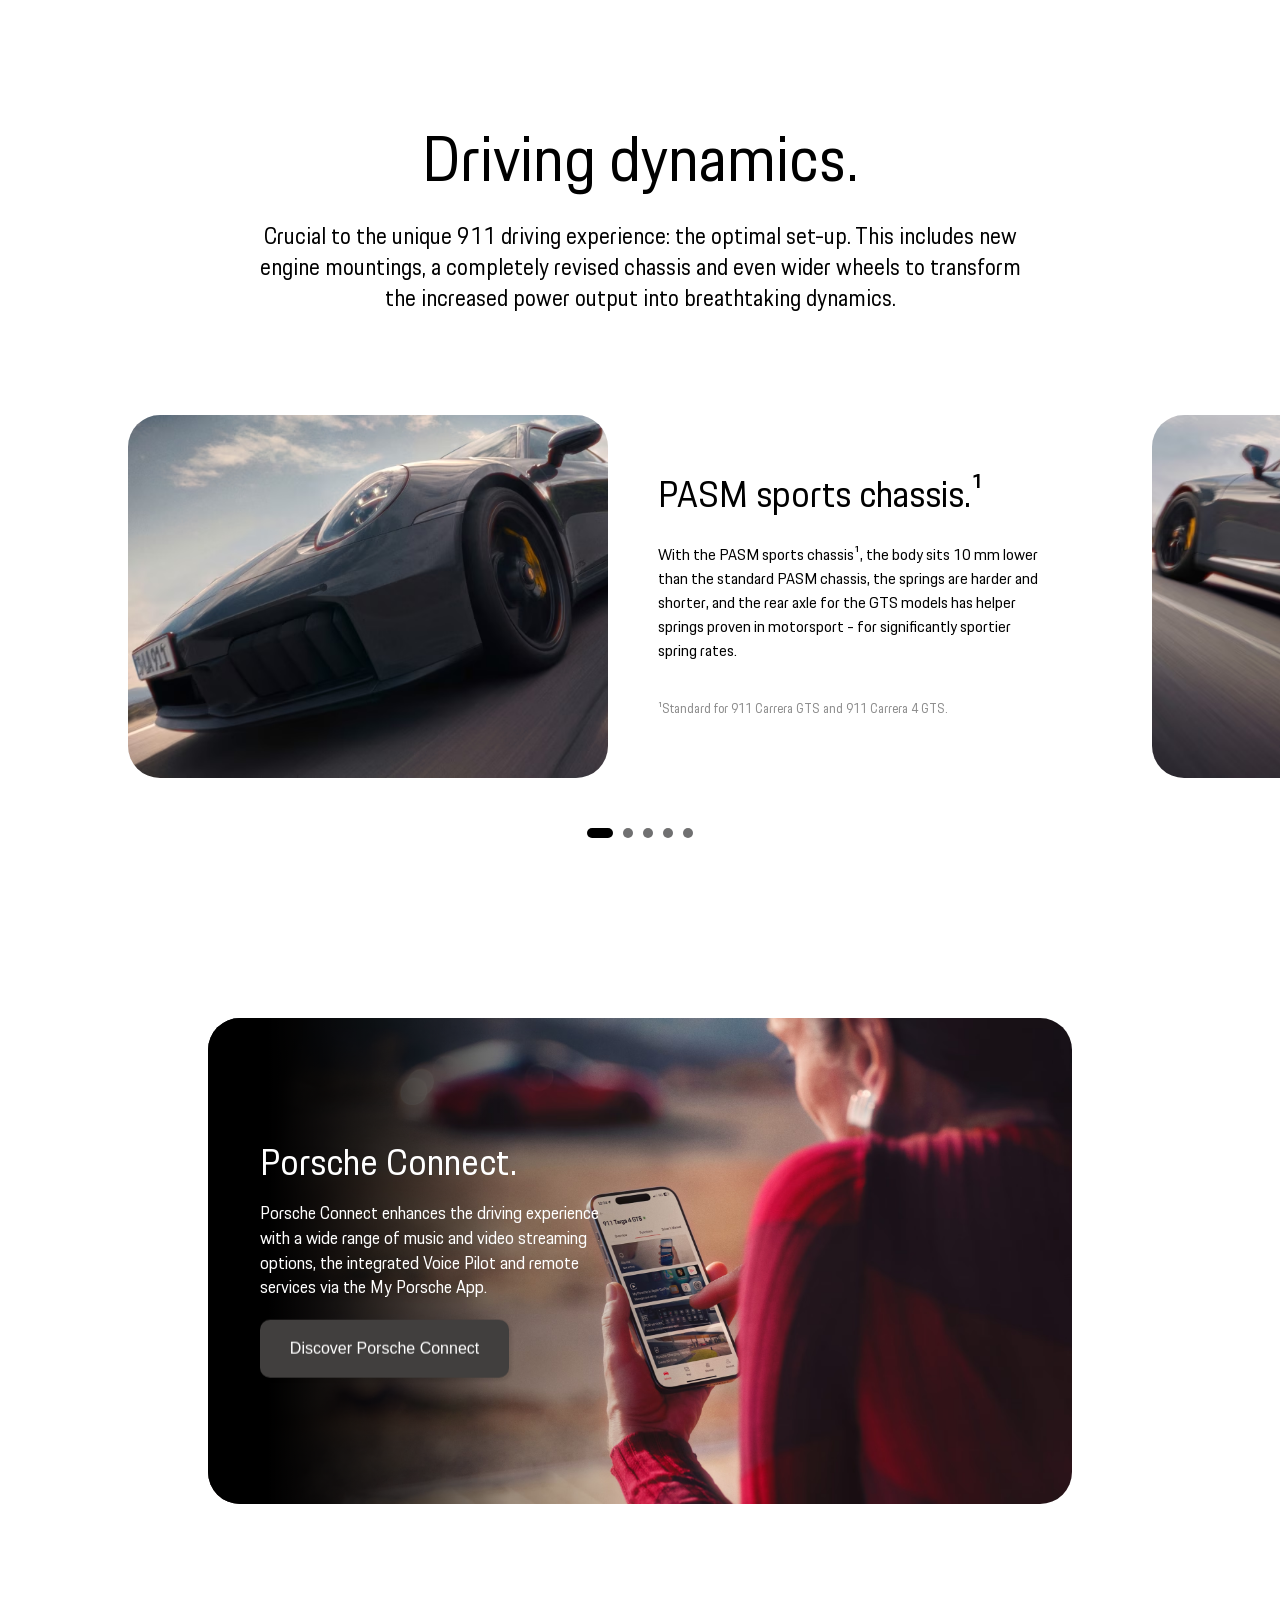
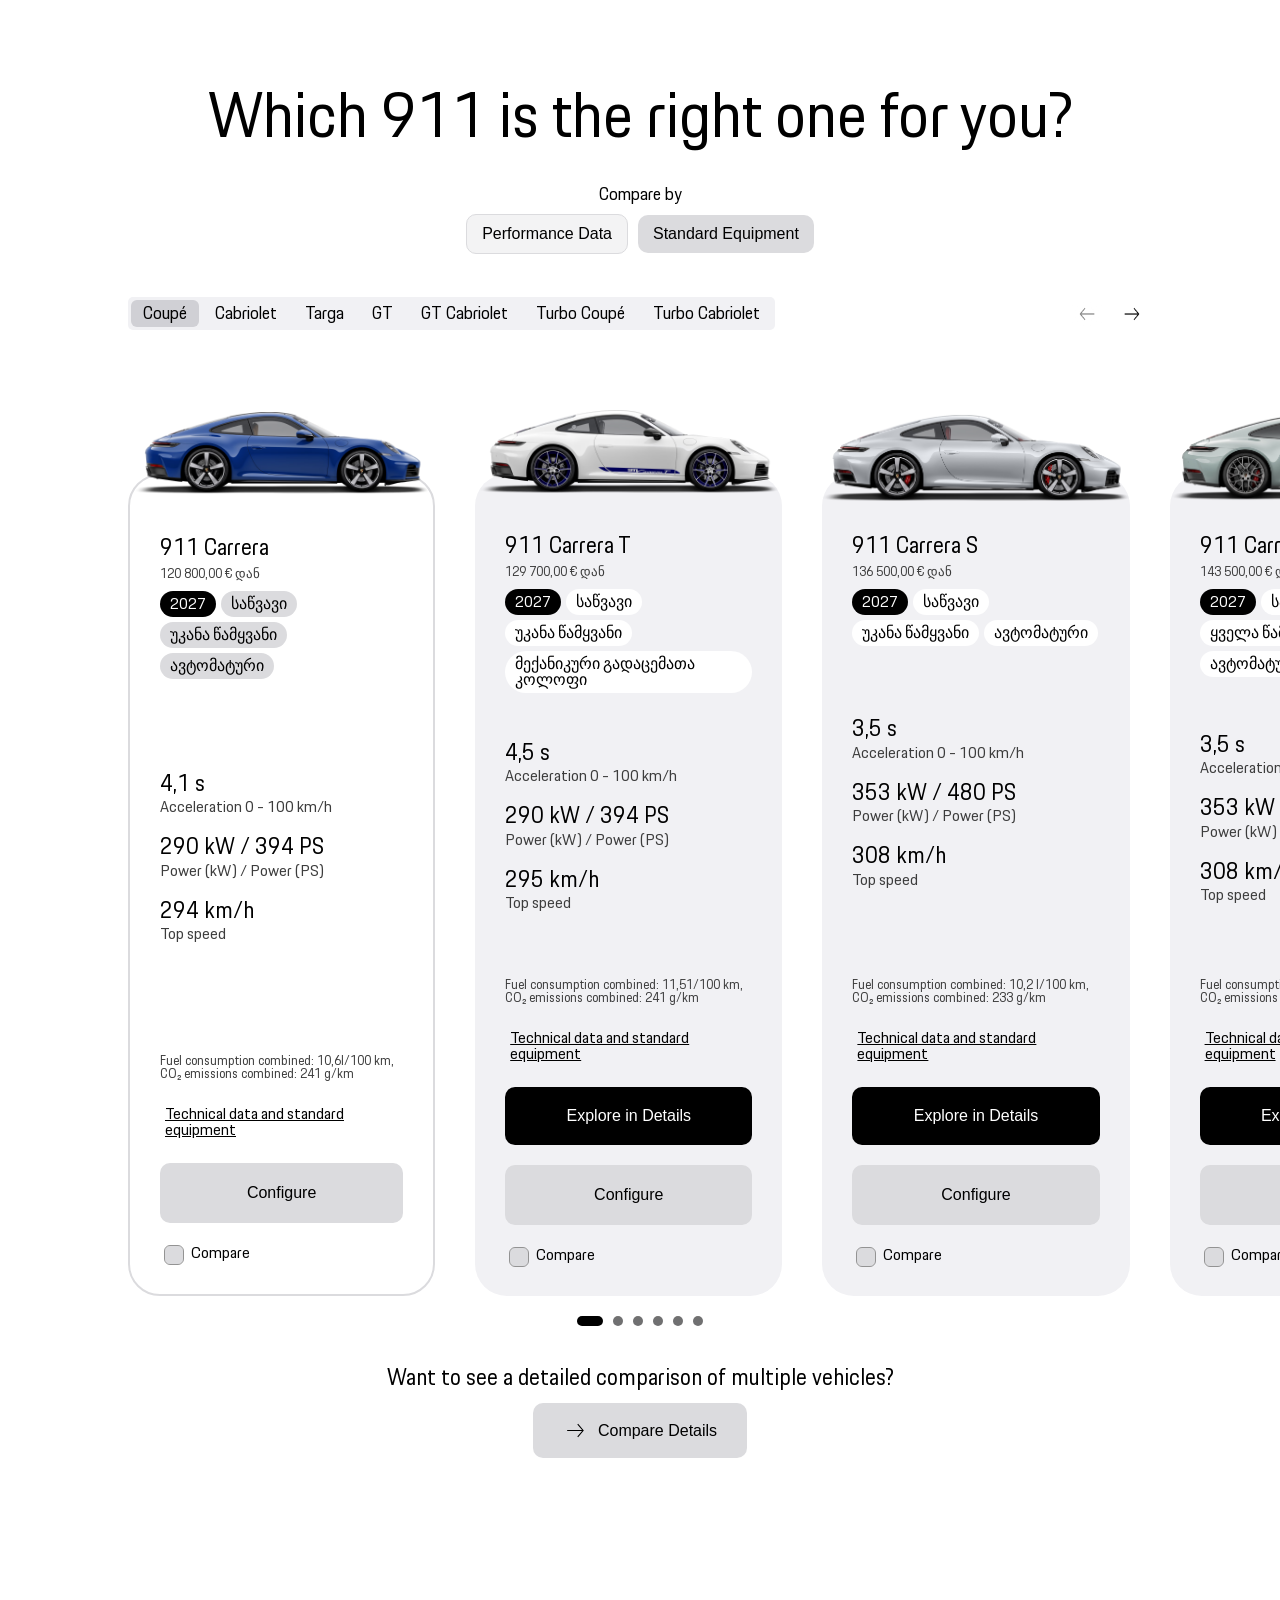
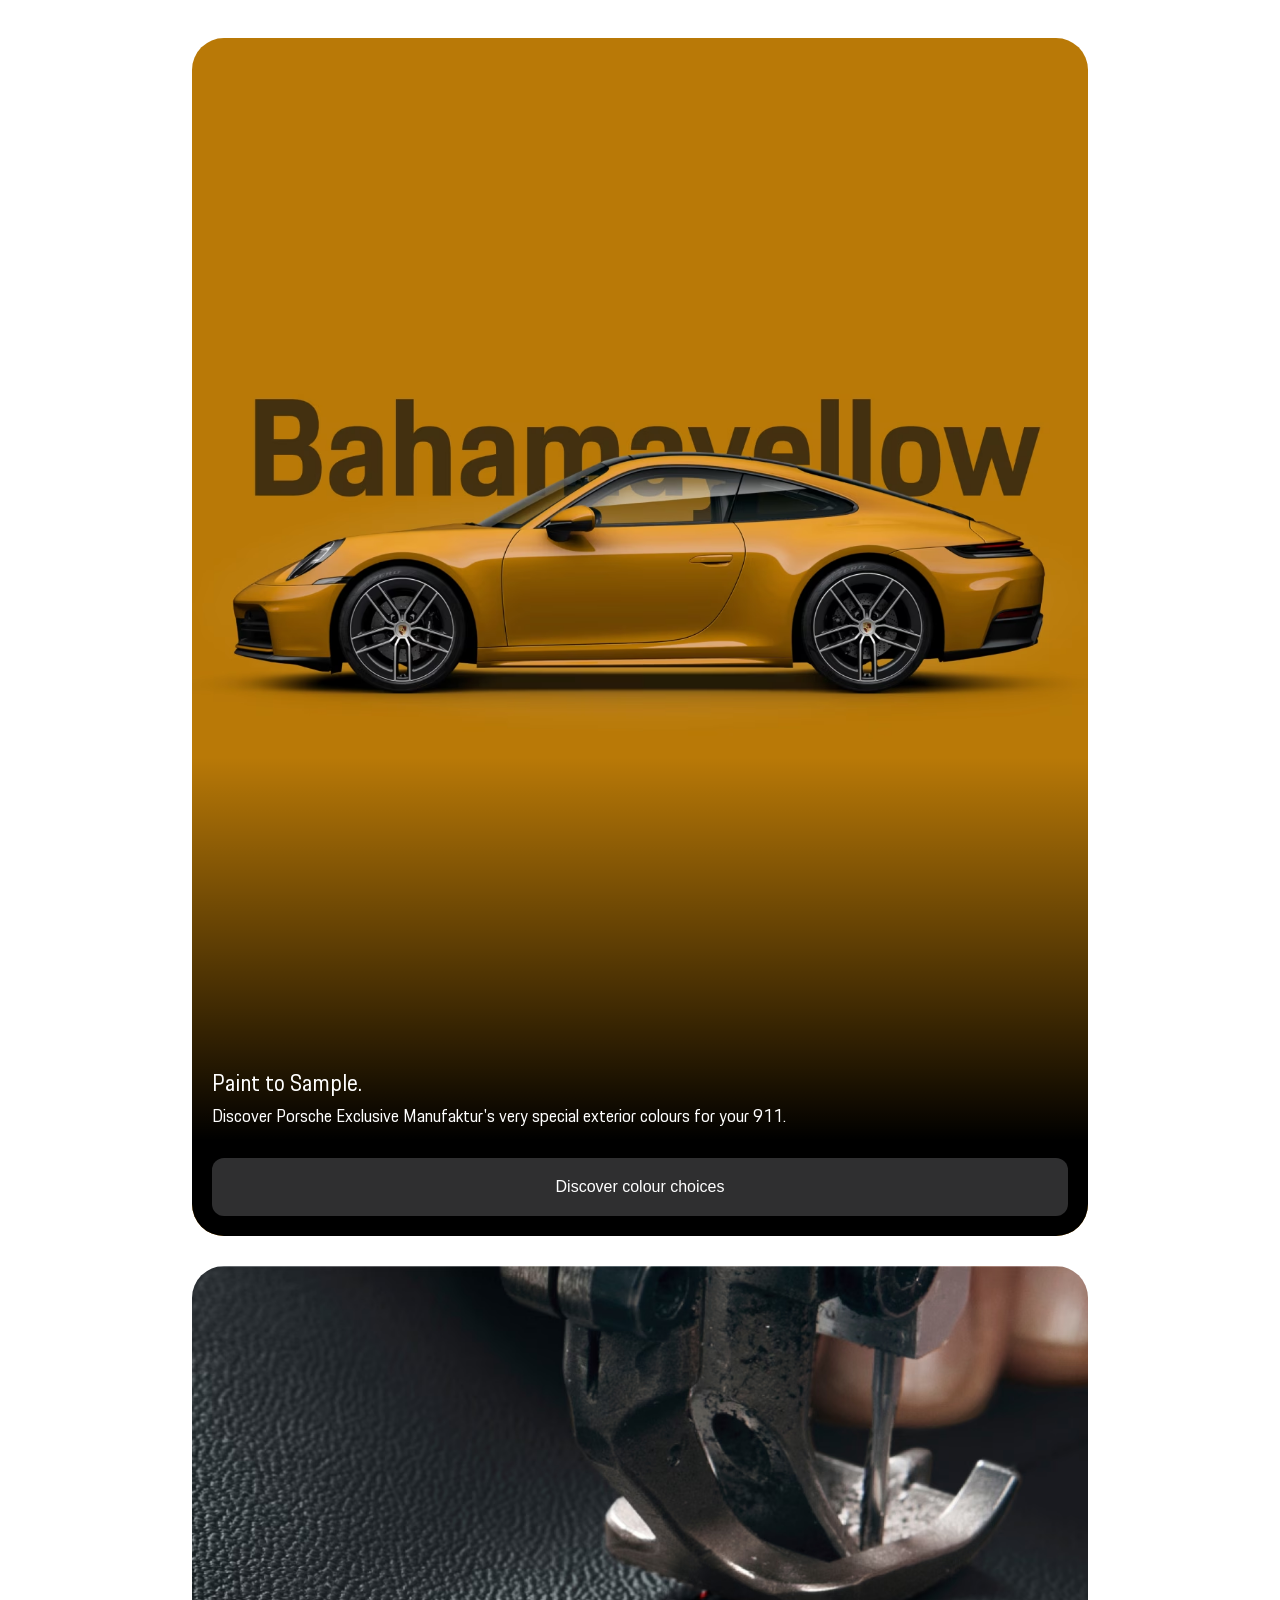
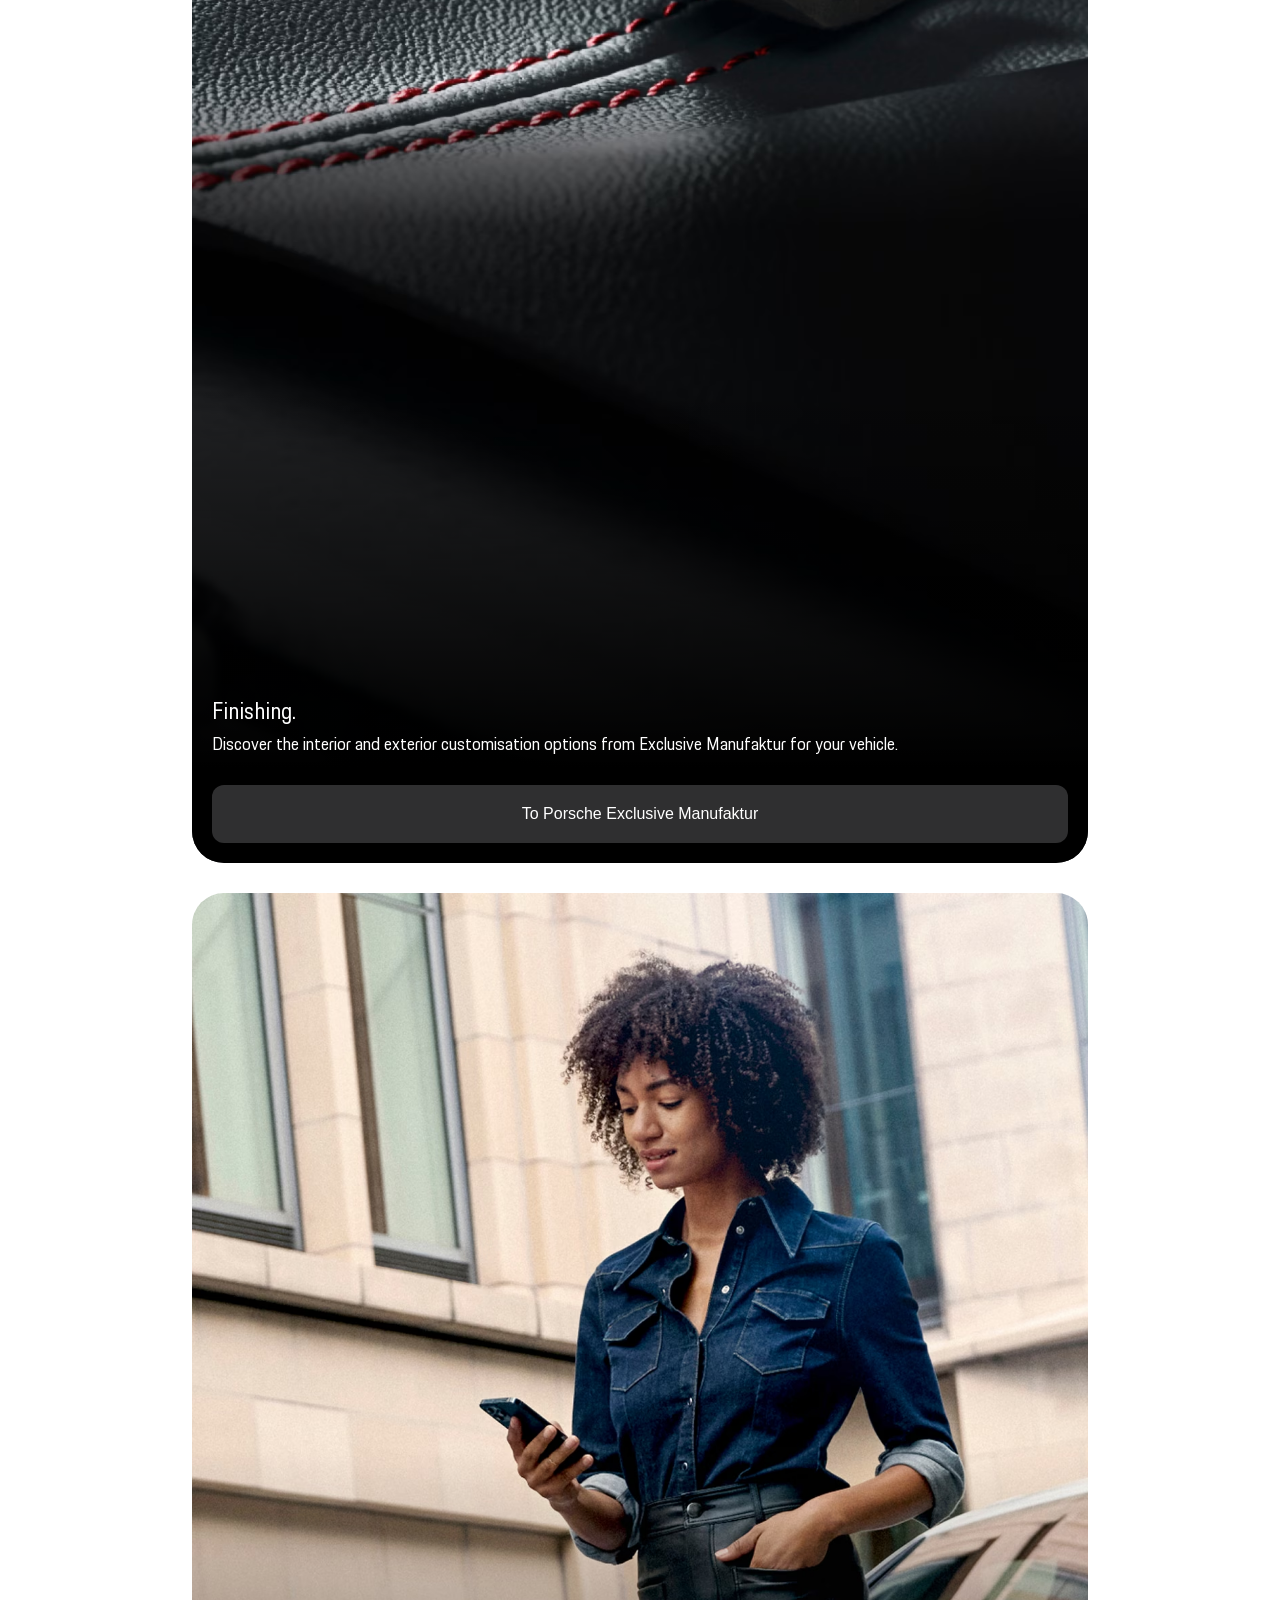
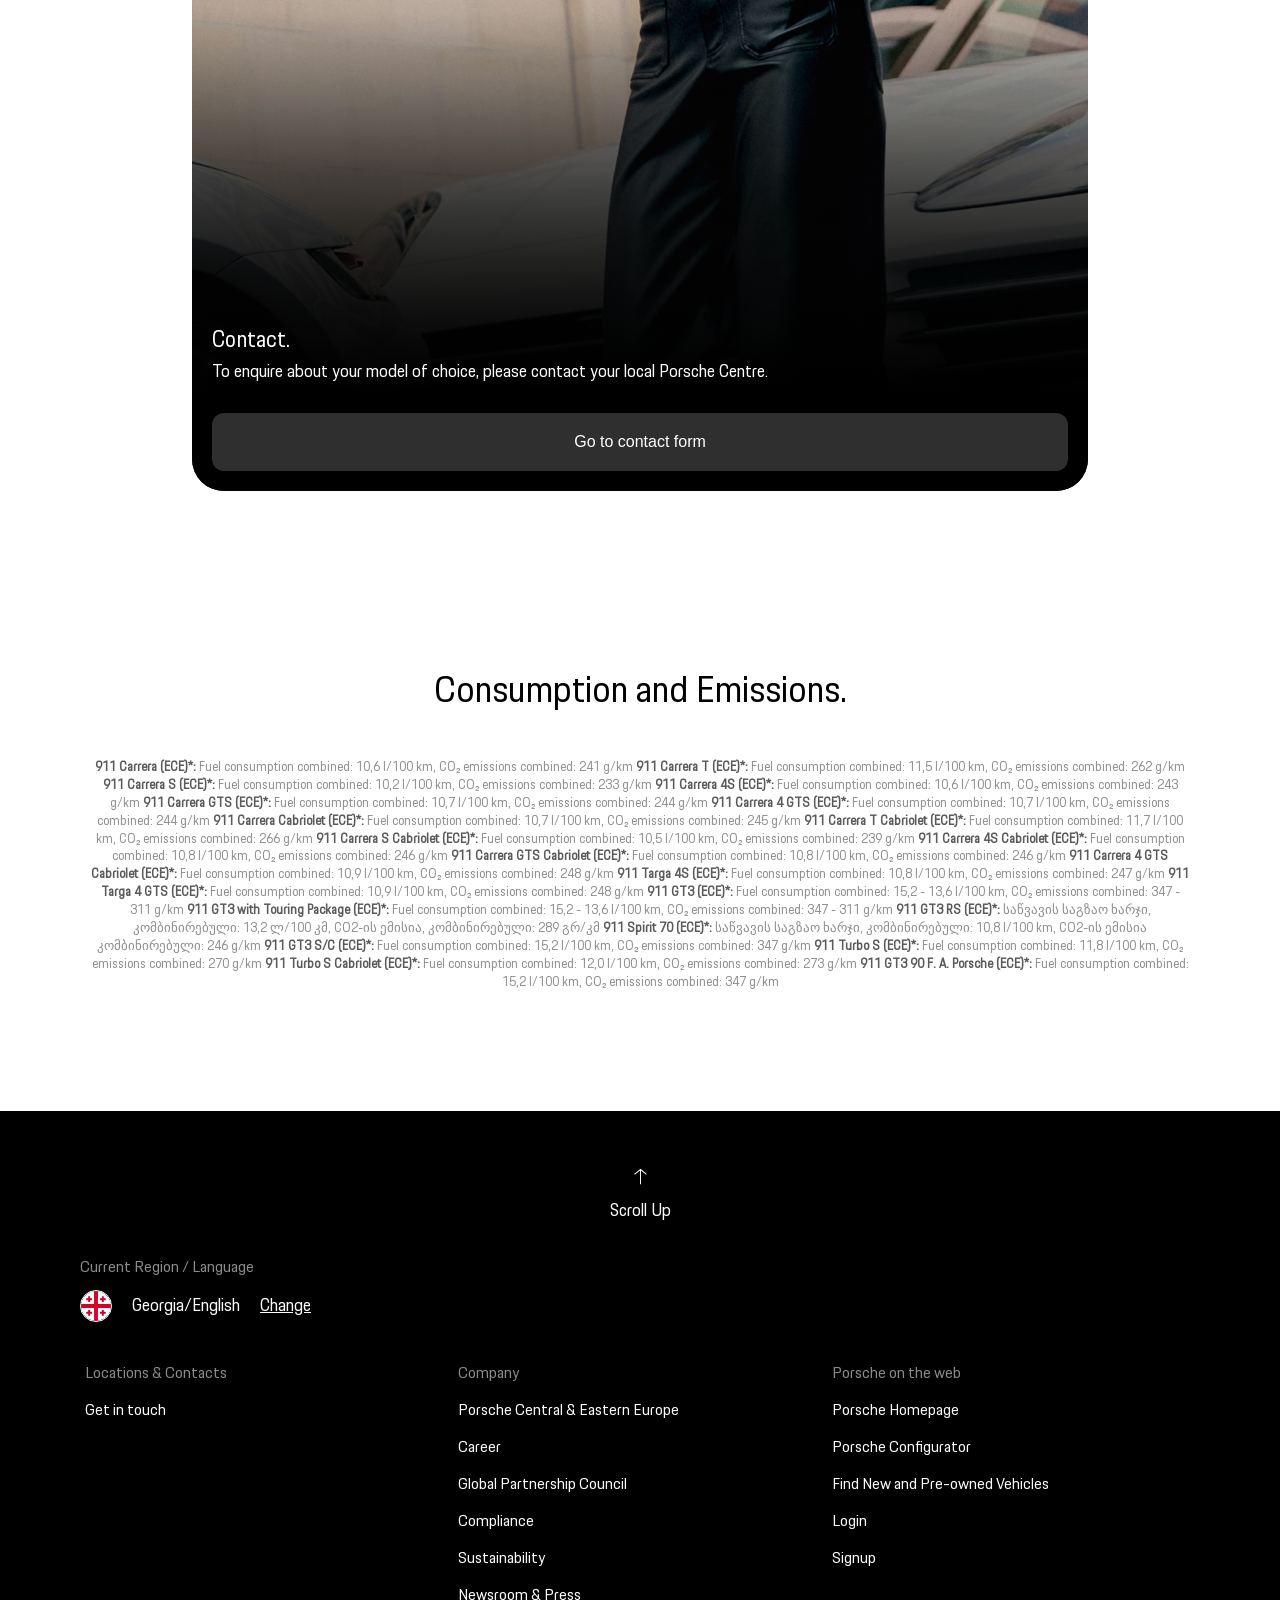
==== commit 8ea67b24: "add animations to section1 of 911carrera page, and add login and signup links in all footers" ====
--- a/pages/911.html
+++ b/pages/911.html
@@ -1306,7 +1306,10 @@
                   </button>
                   <button class="configure-btn _GrayButton">Configure</button>
                   <div class="compare-container">
-                    <input class="compare-input" type="radio" />
+                    <input
+                      class="compare-input _BlackRadioInput"
+                      type="radio"
+                    />
                     <p class="comprare-text">Compare</p>
                   </div>
                 </div>
@@ -1362,7 +1365,10 @@
                   </button>
                   <button class="configure-btn _GrayButton">Configure</button>
                   <div class="compare-container">
-                    <input class="compare-input" type="radio" />
+                    <input
+                      class="compare-input _BlackRadioInput"
+                      type="radio"
+                    />
                     <p class="comprare-text">Compare</p>
                   </div>
                 </div>
@@ -1416,7 +1422,10 @@
                   </button>
                   <button class="configure-btn _GrayButton">Configure</button>
                   <div class="compare-container">
-                    <input class="compare-input" type="radio" />
+                    <input
+                      class="compare-input _BlackRadioInput"
+                      type="radio"
+                    />
                     <p class="comprare-text">Compare</p>
                   </div>
                 </div>
@@ -1470,7 +1479,10 @@
                   </button>
                   <button class="configure-btn _GrayButton">Configure</button>
                   <div class="compare-container">
-                    <input class="compare-input" type="radio" />
+                    <input
+                      class="compare-input _BlackRadioInput"
+                      type="radio"
+                    />
                     <p class="comprare-text">Compare</p>
                   </div>
                 </div>
@@ -1524,7 +1536,10 @@
                   </button>
                   <button class="configure-btn _GrayButton">Configure</button>
                   <div class="compare-container">
-                    <input class="compare-input" type="radio" />
+                    <input
+                      class="compare-input _BlackRadioInput"
+                      type="radio"
+                    />
                     <p class="comprare-text">Compare</p>
                   </div>
                 </div>
@@ -1578,7 +1593,10 @@
                   </button>
                   <button class="configure-btn _GrayButton">Configure</button>
                   <div class="compare-container">
-                    <input class="compare-input" type="radio" />
+                    <input
+                      class="compare-input _BlackRadioInput"
+                      type="radio"
+                    />
                     <p class="comprare-text">Compare</p>
                   </div>
                 </div>
@@ -1843,6 +1861,8 @@
             <a class="navigation-link" href="#"
               >Find New and Pre-owned Vehicles</a
             >
+            <a href="./login.html" class="navigation-link">Login</a>
+            <a href="./signup.html" class="navigation-link">Signup</a>
           </div>
         </nav>
         <div class="social-media-app footer-section">
--- a/styles/main.css
+++ b/styles/main.css
@@ -702,6 +702,9 @@
   justify-content: center;
   align-items: center;
   gap: 0px;
+  background-color: rgba(255, 255, 255, 0.05);
+  backdrop-filter: blur(10px);
+  box-shadow: 3px 3px 3px rgba(0, 0, 0, 0.089);
   display: none;
   position: absolute;
   right: -90px;
@@ -737,7 +740,7 @@
   display: block;
 }
 aside.show .sidebar-close-btn {
-  display: block;
+  display: flex;
 }
 
 .navigation-container {
@@ -886,6 +889,7 @@
 .dealers-tab {
   display: none;
   box-sizing: border-box;
+  width: 100%;
 }
 .dealers-tab .find-dealer-btn {
   display: flex;
@@ -901,6 +905,7 @@
   font-size: clamp(0.8rem, 1.3vw + 0.2rem, 1.1rem);
   font-family: Porsche Next, Arial;
   transition-duration: 0.2s;
+  box-sizing: border-box;
 }
 .dealers-tab .find-dealer-btn .arrow-right-icon {
   width: 25px;
@@ -1000,9 +1005,14 @@
 }
 @media (max-width: 760px) {
   aside {
-    width: 100vw;
+    width: 100%;
   }
   aside nav .sidebar-close-btn {
+    display: flex;
+    flex-direction: row;
+    justify-content: center;
+    align-items: center;
+    gap: 0px;
     right: 20px;
     top: 20px;
     padding: 5px;
@@ -1012,6 +1022,7 @@
   }
   aside nav .navigation-container {
     grid-template-columns: 1fr;
+    width: 100%;
   }
   aside nav .navigation-container .navigation-tabs {
     box-sizing: border-box;
@@ -1059,7 +1070,7 @@
     transform: rotate(360deg);
   }
 }
-._GlassButton, ._GrayTransparentButton, ._BlackButton, ._GrayButton {
+._GlassButton2, ._GlassButton, ._GrayTransparentButton, ._BlackButton, ._GrayButton {
   padding: min(12px, 4vw) min(24px, 4vw);
   border: none;
   border-radius: 10px;
@@ -1069,7 +1080,7 @@
   box-sizing: border-box;
   transition: background 0.2s;
 }
-._GlassButton:not(.selected):active, ._GrayTransparentButton:not(.selected):active, ._BlackButton:not(.selected):active, ._GrayButton:not(.selected):active {
+._GlassButton2:not(.selected):active, ._GlassButton:not(.selected):active, ._GrayTransparentButton:not(.selected):active, ._BlackButton:not(.selected):active, ._GrayButton:not(.selected):active {
   opacity: 0.7;
   transition-duration: 0s;
 }
@@ -1207,6 +1218,63 @@
   background-color: rgba(0, 0, 0, 0.15);
 }
 
+._GlassButton2 {
+  position: relative;
+  width: 100%;
+  border-radius: 30px;
+  height: 8vh;
+  padding: 0;
+  font-size: clamp(1rem, 1.5vw + 0.3rem, 1.4rem);
+  background-color: rgba(255, 255, 255, 0.5);
+  color: #ffffff;
+  text-shadow: 2px 2px 3px rgba(0, 0, 0, 0.1);
+  border-top: 1px solid rgba(255, 255, 255, 0.2509803922);
+  border-left: 1px solid rgba(255, 255, 255, 0.2509803922);
+  overflow: hidden;
+}
+._GlassButton2 .btn-text {
+  position: relative;
+  z-index: 2;
+  transition-duration: 0.15s;
+}
+._GlassButton2::before {
+  content: "";
+  position: absolute;
+  left: 49%;
+  height: 200%;
+  width: 60%;
+  top: -50%;
+  background-color: #121212;
+  transform: rotate(-7deg) translateX(100%);
+  z-index: 1;
+  transition-duration: 0.15s;
+}
+._GlassButton2::after {
+  content: "";
+  position: absolute;
+  right: 49%;
+  height: 200%;
+  width: 60%;
+  top: -20%;
+  background-color: #d4af37;
+  transform: rotate(-7deg);
+  z-index: 1;
+  transform: rotate(-7deg) translateX(-100%);
+  transition-duration: 0.15s;
+}
+._GlassButton2:hover {
+  cursor: pointer;
+}
+._GlassButton2:hover::before {
+  transform: translateX(0) rotate(-7deg);
+}
+._GlassButton2:hover::after {
+  transform: translateX(0) rotate(-7deg);
+}
+._GlassButton2:active {
+  opacity: 0.7;
+}
+
 .config-item {
   width: 100%;
   aspect-ratio: 1/1;
@@ -1447,6 +1515,78 @@
     aspect-ratio: 1;
   }
 }
+._GlassInput {
+  width: 100%;
+  border-radius: 100px;
+  border: none;
+  height: 7vh;
+  background-color: rgba(255, 255, 255, 0.3);
+  font-size: clamp(0.8rem, 1.3vw + 0.2rem, 1.1rem);
+  color: #ffffff;
+  box-sizing: border-box;
+  padding-left: min(20px, 6vw);
+  border-top: 1px solid rgba(255, 255, 255, 0.2509803922);
+  border-left: 1px solid rgba(255, 255, 255, 0.2509803922);
+  box-shadow: 3px 3px 3px rgba(255, 255, 255, 0.0352941176);
+}
+._GlassInput:focus {
+  outline: none;
+}
+._GlassInput::placeholder {
+  color: #ffffff;
+  text-shadow: 2px 2px 3px rgba(0, 0, 0, 0.1);
+}
+
+._BlackRadioInput {
+  position: relative;
+  appearance: none;
+  outline: 1px solid rgb(147, 147, 147);
+  width: 18px;
+  height: 18px;
+  background-color: #dbdbde;
+  box-sizing: border-box;
+  border-radius: 2px;
+  cursor: pointer;
+}
+._BlackRadioInput::before {
+  content: "";
+  display: none;
+  position: absolute;
+  left: 50%;
+  top: 50%;
+  transform: translate(-50%, -50%);
+  background-color: black;
+  width: 10px;
+  height: 10px;
+  border-radius: 2px;
+}
+._BlackRadioInput:checked::before {
+  display: block;
+}
+
+._GlassFormBackground {
+  display: flex;
+  flex-direction: column;
+  justify-content: space-between;
+  align-items: center;
+  gap: min(40px, 7vw);
+  color: #ffffff;
+  position: absolute;
+  overflow: hidden;
+  left: 50%;
+  top: 50%;
+  transform: translate(-50%, -50%);
+  width: clamp(265px, 40%, 800px);
+  background-color: rgba(255, 255, 255, 0.209);
+  backdrop-filter: blur(6px);
+  border-radius: 32px;
+  padding: min(50px, 6vw);
+  box-sizing: border-box;
+  border-top: 1px solid rgba(255, 255, 255, 0.2509803922);
+  border-left: 1px solid rgba(255, 255, 255, 0.2509803922);
+  box-shadow: 3px 3px 3px rgba(255, 255, 255, 0.0352941176);
+}
+
 .section1-container {
   position: relative;
 }
@@ -1478,6 +1618,7 @@
   font-family: Porsche Next, Arial;
   color: #ffffff;
   max-width: 650px;
+  text-wrap: balance;
 }
 .section1-container .page-content .read-btn {
   background-color: rgba(255, 255, 255, 0.05);
@@ -1745,24 +1886,20 @@
     align-items: flex-end;
   }
   .section3-container .articles-container {
-    display: flex;
-    flex-direction: row;
+    display: grid;
+    grid-auto-flow: column;
+    grid-auto-columns: 90%;
+    scroll-snap-type: x mandatory;
+    scroll-behavior: smooth;
+    overflow-x: auto;
     justify-content: flex-start;
-    align-items: center;
-    gap: 20px;
-    flex-wrap: nowrap;
-    scroll-behavior: smooth;
-    scroll-snap-type: x mandatory;
-    overflow-x: auto;
     scrollbar-width: none;
-    box-sizing: border-box;
-    padding: 0 10vw;
   }
   .section3-container .articles-container::-webkit-scrollbar {
     display: none;
   }
   .section3-container .articles-container article {
-    flex: 0 0 80vw;
+    width: 100%;
     height: clamp(400px, 80vw, 1000px);
     scroll-snap-align: center;
   }
@@ -1782,7 +1919,7 @@
   .section3-container .articles-container article .footer .footer-right {
     width: 100%;
   }
-  .section3-container .articles-container article .footer .arrow-btn {
+  .section3-container .articles-container article .footer ._ArrowButton {
     width: 100%;
     border-radius: 10px;
     background-color: white;
@@ -1790,16 +1927,16 @@
     padding: min(20px, 3vw) 0;
     font-size: clamp(1rem, 1.5vw + 0.3rem, 1.4rem);
   }
-  .section3-container .articles-container article .footer .arrow-btn:hover {
+  .section3-container .articles-container article .footer ._ArrowButton:hover {
     background-color: rgb(220, 220, 220);
   }
-  .section3-container .articles-container article .footer .arrow-btn:active {
+  .section3-container .articles-container article .footer ._ArrowButton:active {
     opacity: 0.9;
   }
-  .section3-container .articles-container article .footer .arrow-btn img {
+  .section3-container .articles-container article .footer ._ArrowButton img {
     display: none;
   }
-  .section3-container .articles-container article .footer .arrow-btn .explore-title {
+  .section3-container .articles-container article .footer ._ArrowButton .explore-title {
     display: block;
   }
   .section3-container .articles-container article.is-viewed .car-image {
@@ -1945,13 +2082,25 @@
 .model-hero-section .section-up .model-signature-image {
   width: clamp(135px, 35%, 10000px);
   filter: invert(87%);
+  opacity: 0;
+  transition-duration: 1s;
+  transition-delay: 0.7s;
+}
+.model-hero-section .section-up .model-signature-image.show {
+  opacity: 1;
 }
 .model-hero-section .section-up .model-side-profile-image {
   width: clamp(250px, 65%, 1000px);
   position: absolute;
   left: 50%;
-  transform: translateX(-50%);
+  transform: translateX(-50%) scale(0.85);
   bottom: -25%;
+  opacity: 0;
+  transition: all 0.7s ease;
+}
+.model-hero-section .section-up .model-side-profile-image.show {
+  opacity: 1;
+  transform: translateX(-50%) scale(1);
 }
 .model-hero-section .section-down {
   display: flex;
@@ -2013,7 +2162,7 @@
   background-image: url(../../../assets/icons/porsche-icon.png);
   background-repeat: no-repeat;
   background-position: center;
-  background-size: 60%;
+  background-size: auto 100%;
   transition-duration: 0.2s;
 }
 .model-hero-section .section-down .model-btns .change-model-btn p {
@@ -2034,6 +2183,10 @@
 }
 .model-hero-section .section-down .model-btns .change-model-btn:active::before {
   background-image: url(../../../assets/icons/porsche-icon-transparent.png);
+  transition: none;
+}
+.model-hero-section .section-down .model-btns .change-model-btn:active {
+  transition: none;
 }
 .model-hero-section .section-down .model-btns .configure-btn {
   display: flex;
@@ -2193,7 +2346,7 @@
 }
 .model-testimonial-section .testimonial-image.image1 {
   width: 100%;
-  animation: shrink;
+  animation: shrink both;
   animation-timeline: view();
   animation-range: entry 50% cover 60%;
   animation-fill-mode: forwards;
@@ -2569,6 +2722,7 @@
   font-size: clamp(0.7rem, 1.2vw + 0.2rem, 1rem);
   line-height: 130%;
 }
+
 @media (max-width: 760px) {
   .highlights-section .arrow-btns {
     display: none;
@@ -3209,28 +3363,9 @@
 }
 .porsche-models-section .slider .slide .footer .compare-container .compare-input {
   position: relative;
-  appearance: none;
-  outline: 1px solid rgb(147, 147, 147);
   width: 18px;
   height: 18px;
   border-radius: 5px;
-  background-color: #dbdbde;
-  box-sizing: border-box;
-}
-.porsche-models-section .slider .slide .footer .compare-container .compare-input::before {
-  content: "";
-  display: none;
-  position: absolute;
-  left: 50%;
-  top: 50%;
-  transform: translate(-50%, -50%);
-  background-color: black;
-  border-radius: 5px;
-  width: 75%;
-  height: 75%;
-}
-.porsche-models-section .slider .slide .footer .compare-container .compare-input:checked::before {
-  display: block;
 }
 .porsche-models-section .slider .slide .footer .compare-container .compare-text {
   font-size: clamp(1rem, 1.5vw + 0.3rem, 1.4rem);
@@ -3903,4 +4038,186 @@
   width: 100%;
   z-index: 199;
   background-color: #ffffff;
+}
+
+.login-form-section .section-container {
+  position: relative;
+}
+.login-form-section .media {
+  position: relative;
+  width: 100%;
+  height: 100dvh;
+}
+.login-form-section .media .background-image {
+  width: 100%;
+  height: 100%;
+  object-fit: cover;
+}
+.login-form-section .form-heading {
+  font-size: clamp(1.4rem, 3vw + 0.3rem, 2.3rem);
+  text-align: center;
+  text-wrap: balance;
+  font-weight: 700;
+}
+.login-form-section .input-items-wrapper {
+  display: flex;
+  flex-direction: column;
+  justify-content: center;
+  align-items: center;
+  gap: min(30px, 6vw);
+  width: 100%;
+}
+.login-form-section .input-container {
+  display: flex;
+  flex-direction: column;
+  justify-content: center;
+  align-items: flex-start;
+  gap: 10px;
+  width: 100%;
+}
+.login-form-section .buttons-and-links-wrapper {
+  display: flex;
+  flex-direction: column;
+  justify-content: center;
+  align-items: center;
+  gap: min(25px, 4vw);
+  width: 100%;
+}
+.login-form-section .buttons-and-links-wrapper .remember-me-wrapper {
+  display: flex;
+  flex-direction: row;
+  justify-content: center;
+  align-items: center;
+  gap: 10px;
+  align-self: flex-start;
+  font-size: clamp(0.8rem, 1.3vw + 0.2rem, 1.1rem);
+}
+.login-form-section .buttons-and-links-wrapper .login-btn::before {
+  background-color: rgba(0, 0, 0, 0.7333333333);
+}
+.login-form-section .buttons-and-links-wrapper .login-btn::after {
+  background-color: #ba0000;
+}
+.login-form-section .buttons-and-links-wrapper .signup-link {
+  color: rgba(255, 255, 255, 0.5647058824);
+  font-size: clamp(0.8rem, 1.3vw + 0.2rem, 1.1rem);
+}
+.login-form-section .buttons-and-links-wrapper .signup-link a {
+  font-weight: 700;
+  color: rgba(255, 255, 255, 0.8);
+}
+.login-form-section .buttons-and-links-wrapper .signup-link a:hover {
+  text-decoration: underline;
+  color: #ffffff;
+}
+
+@media (max-width: 760px) {
+  .login-form-section .login-form {
+    padding: min(30px, 4vw);
+  }
+}
+.signup-form-section .media {
+  width: 100%;
+  height: 100dvh;
+}
+.signup-form-section .media .background-image {
+  width: 100%;
+  height: 100%;
+  object-fit: cover;
+}
+.signup-form-section .media::after {
+  content: "";
+  position: absolute;
+  top: 0;
+  left: 0;
+  right: 0;
+  bottom: 0;
+  background-color: rgba(0, 0, 0, 0.216);
+}
+.signup-form-section .signup-form {
+  gap: min(30px, 4vw);
+}
+.signup-form-section .form-heading {
+  font-size: clamp(1.4rem, 3vw + 0.3rem, 2.3rem);
+  text-align: center;
+  text-wrap: balance;
+  font-weight: 700;
+}
+.signup-form-section .input-items-wrapper {
+  display: flex;
+  flex-direction: column;
+  justify-content: center;
+  align-items: center;
+  gap: min(20px, 5vw);
+  width: 100%;
+}
+.signup-form-section .input-items-wrapper .input-container {
+  display: flex;
+  flex-direction: column;
+  justify-content: center;
+  align-items: flex-start;
+  gap: 10px;
+  width: 100%;
+}
+.signup-form-section .input-items-wrapper .input-container .form-input {
+  height: 6vh;
+}
+.signup-form-section .input-items-wrapper .input-container .form-input::placeholder {
+  font-size: clamp(0.7rem, 1.2vw + 0.2rem, 1rem);
+}
+.signup-form-section .name-wrapper {
+  display: flex;
+  flex-direction: row;
+  justify-content: space-between;
+  align-items: center;
+  gap: min(10px, 4vw);
+  width: 100%;
+}
+.signup-form-section .buttons-and-links-wrapper {
+  display: flex;
+  flex-direction: column;
+  justify-content: center;
+  align-items: center;
+  gap: min(25px, 4vw);
+  width: 100%;
+}
+.signup-form-section .buttons-and-links-wrapper .remember-me-wrapper {
+  display: flex;
+  flex-direction: row;
+  justify-content: center;
+  align-items: center;
+  gap: 10px;
+  align-self: flex-start;
+  font-size: clamp(0.8rem, 1.3vw + 0.2rem, 1.1rem);
+}
+.signup-form-section .buttons-and-links-wrapper .signup-btn {
+  height: 7vh;
+  text-shadow: none;
+}
+.signup-form-section .buttons-and-links-wrapper .login-link {
+  color: rgba(255, 255, 255, 0.5647058824);
+  font-size: clamp(0.8rem, 1.3vw + 0.2rem, 1.1rem);
+}
+.signup-form-section .buttons-and-links-wrapper .login-link a {
+  font-weight: 700;
+  color: rgba(255, 255, 255, 0.8);
+}
+.signup-form-section .buttons-and-links-wrapper .login-link a:hover {
+  text-decoration: underline;
+  color: #ffffff;
+}
+
+@media (max-width: 1300px) {
+  .signup-form-section .signup-form {
+    padding: min(20px, 3vw);
+  }
+}
+@media (max-width: 1000px) {
+  .signup-form-section .input-items-wrapper {
+    gap: 10px;
+  }
+  .signup-form-section .name-wrapper {
+    flex-direction: column;
+    gap: 10px;
+  }
 }/*# sourceMappingURL=main.css.map */
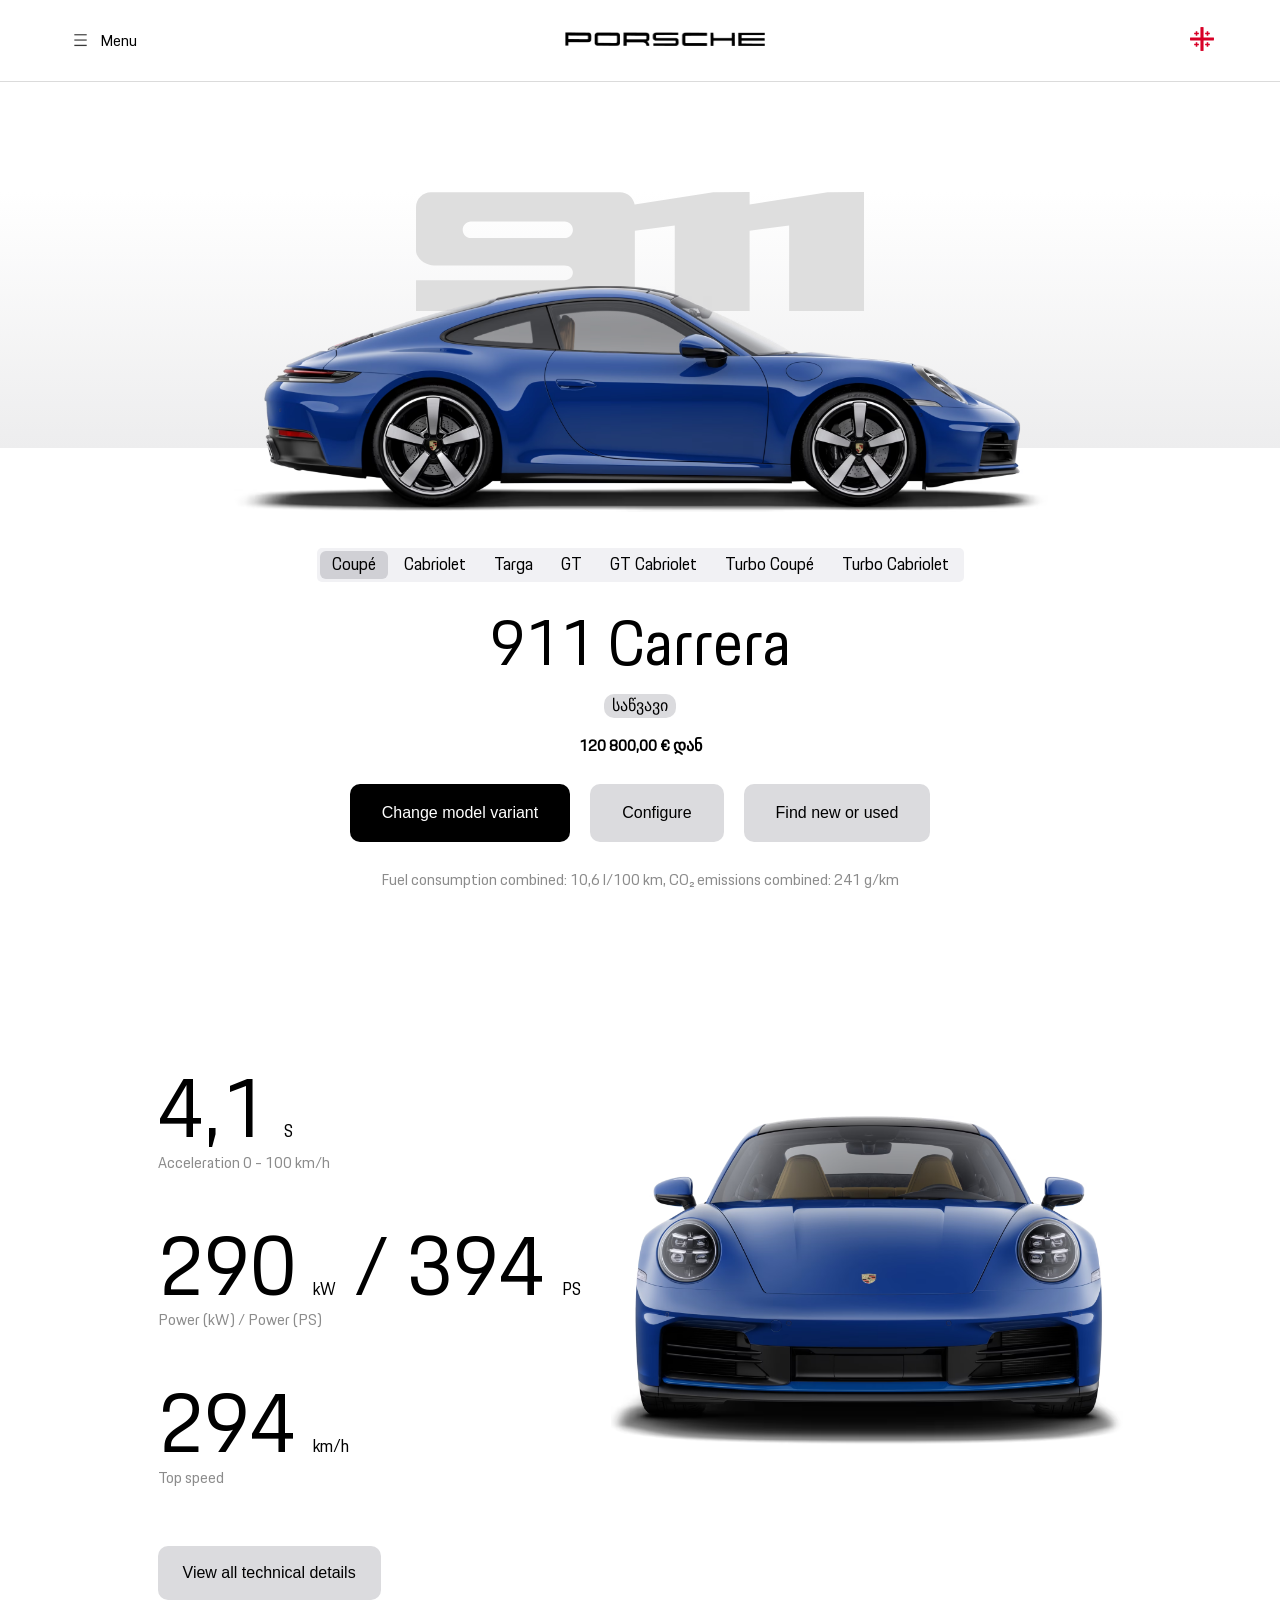
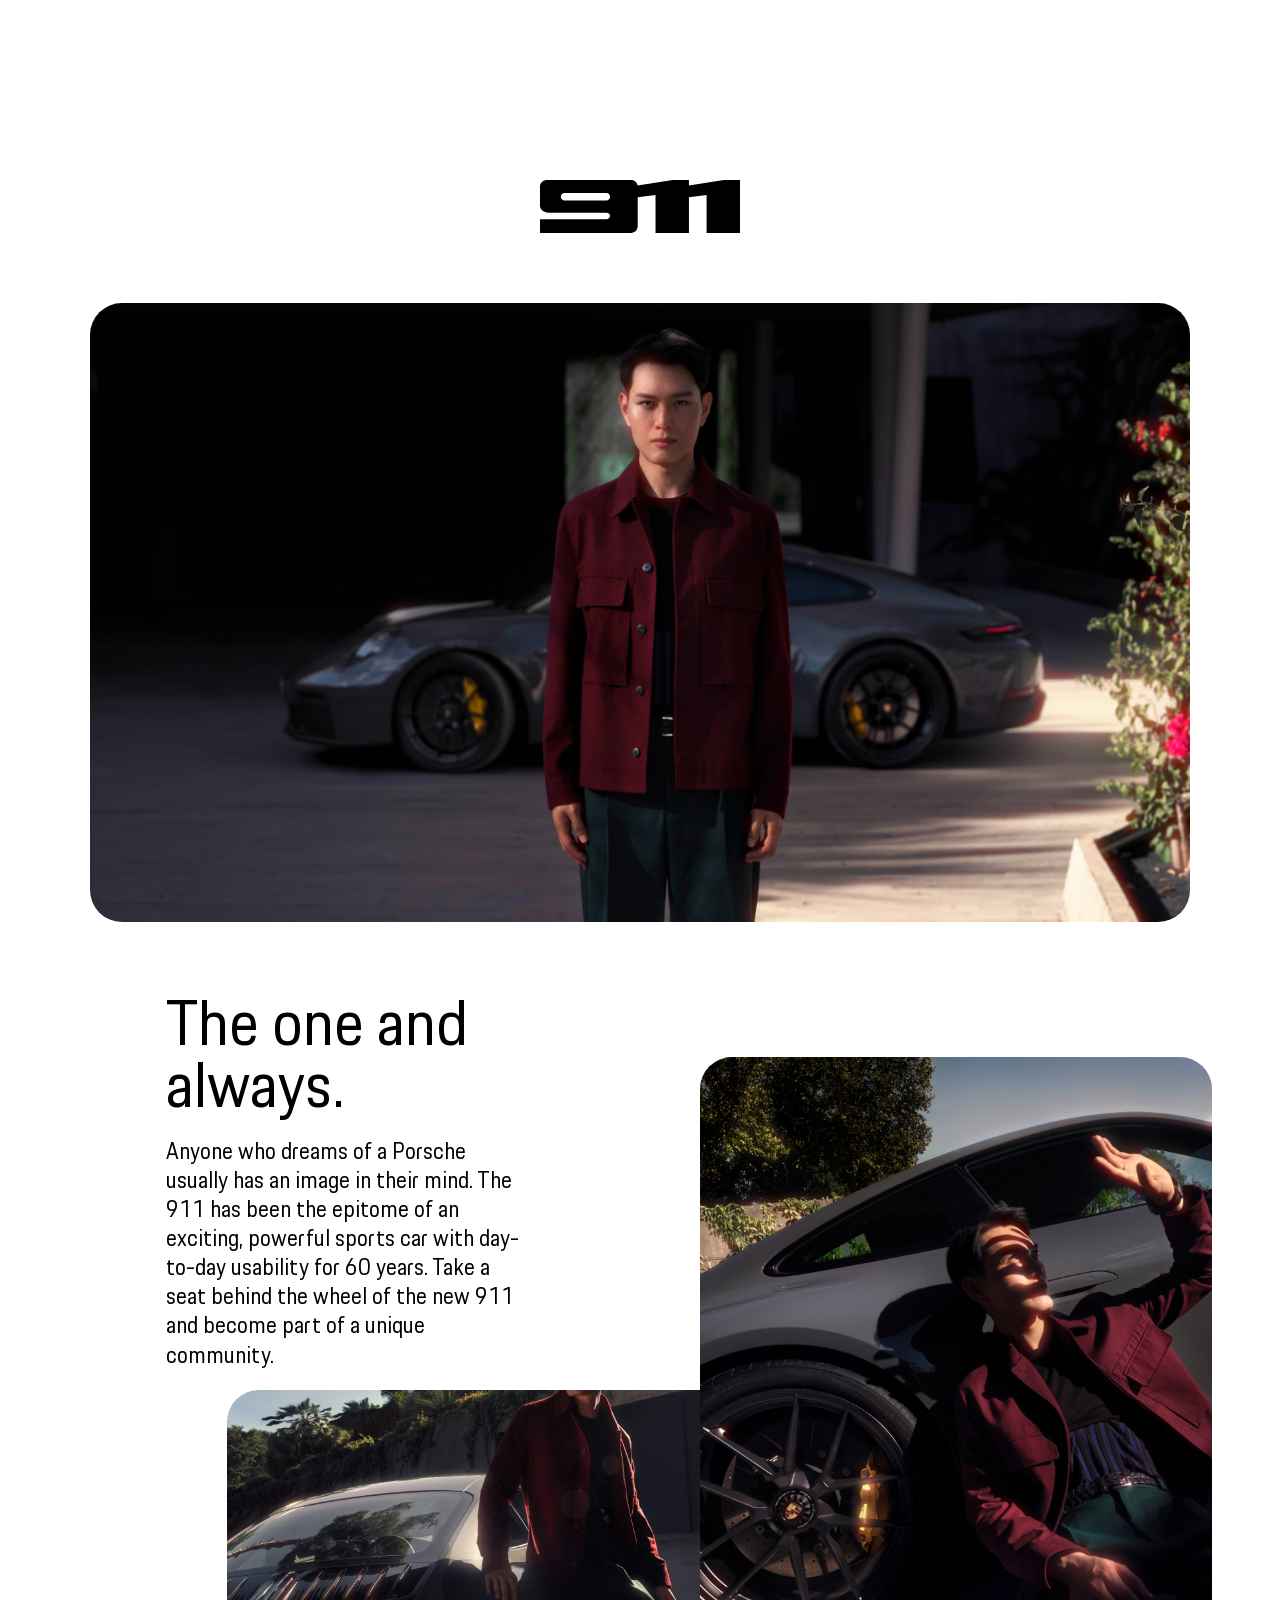
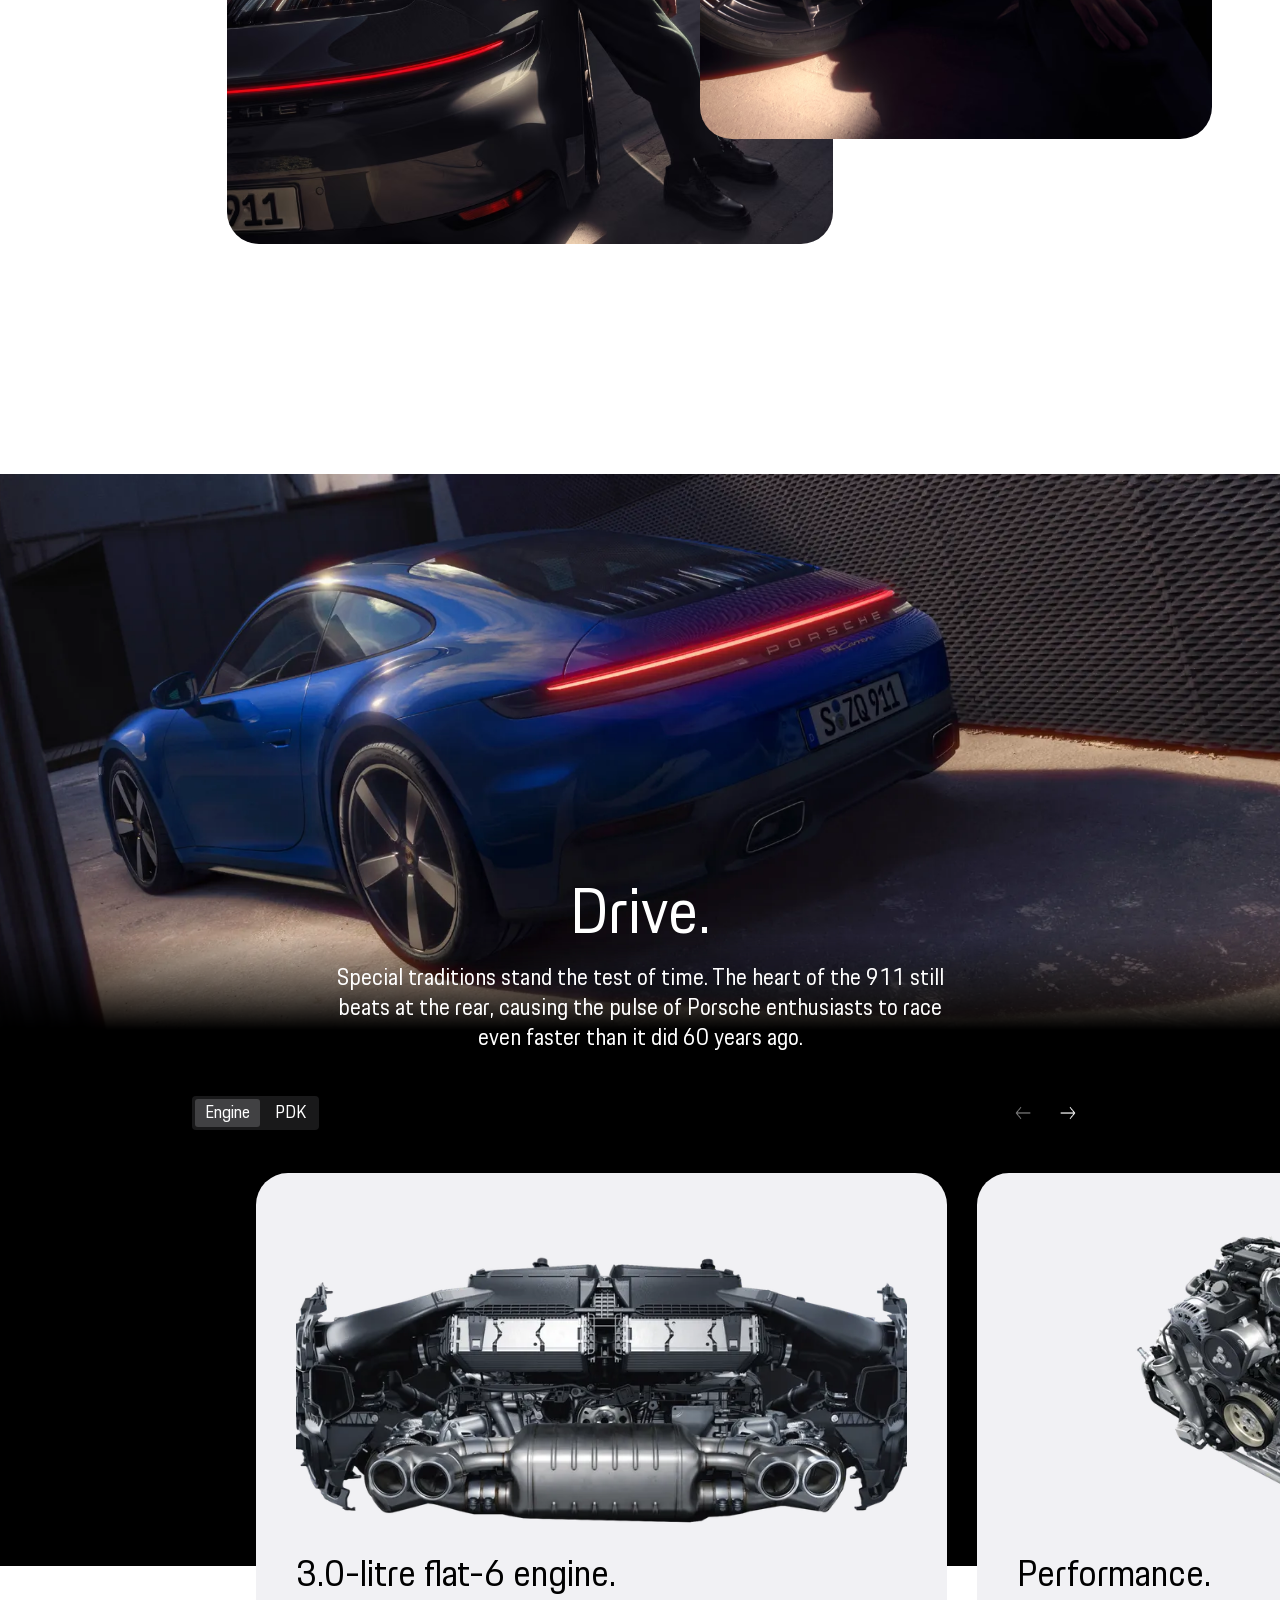
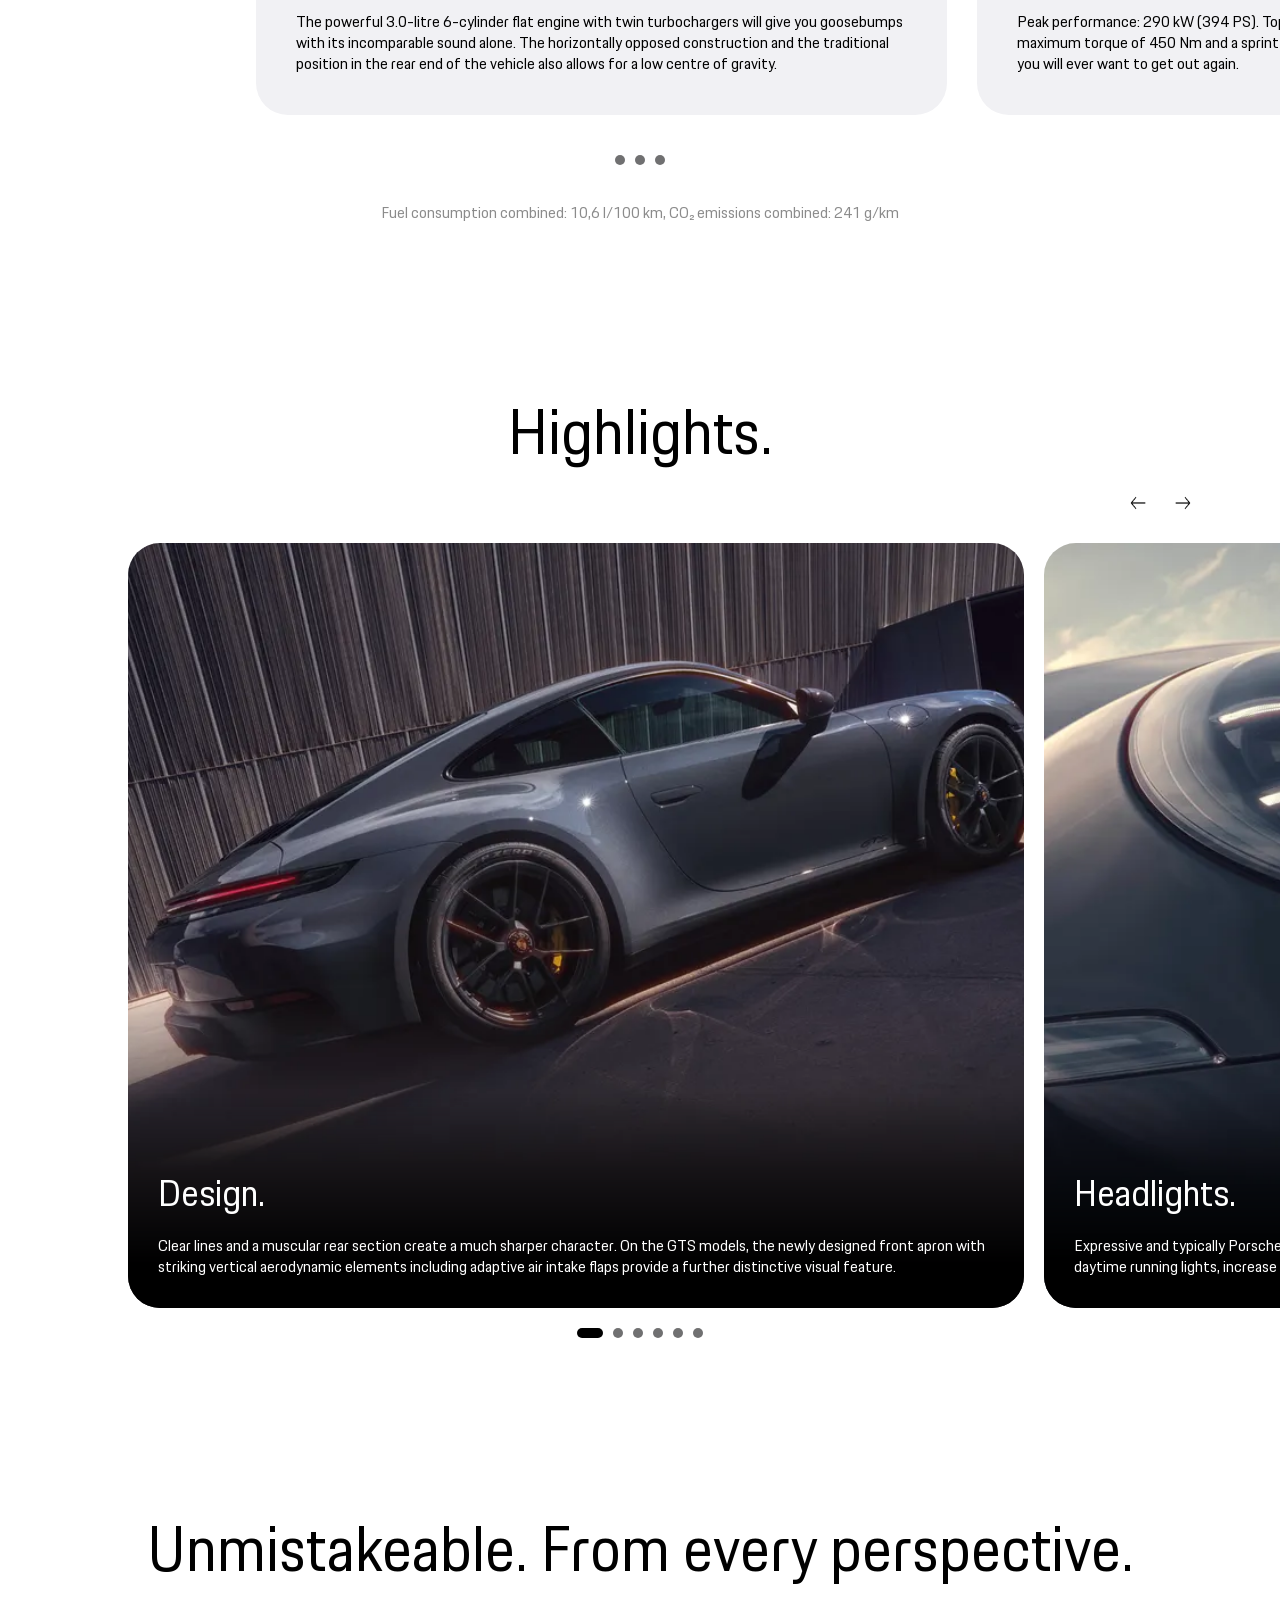
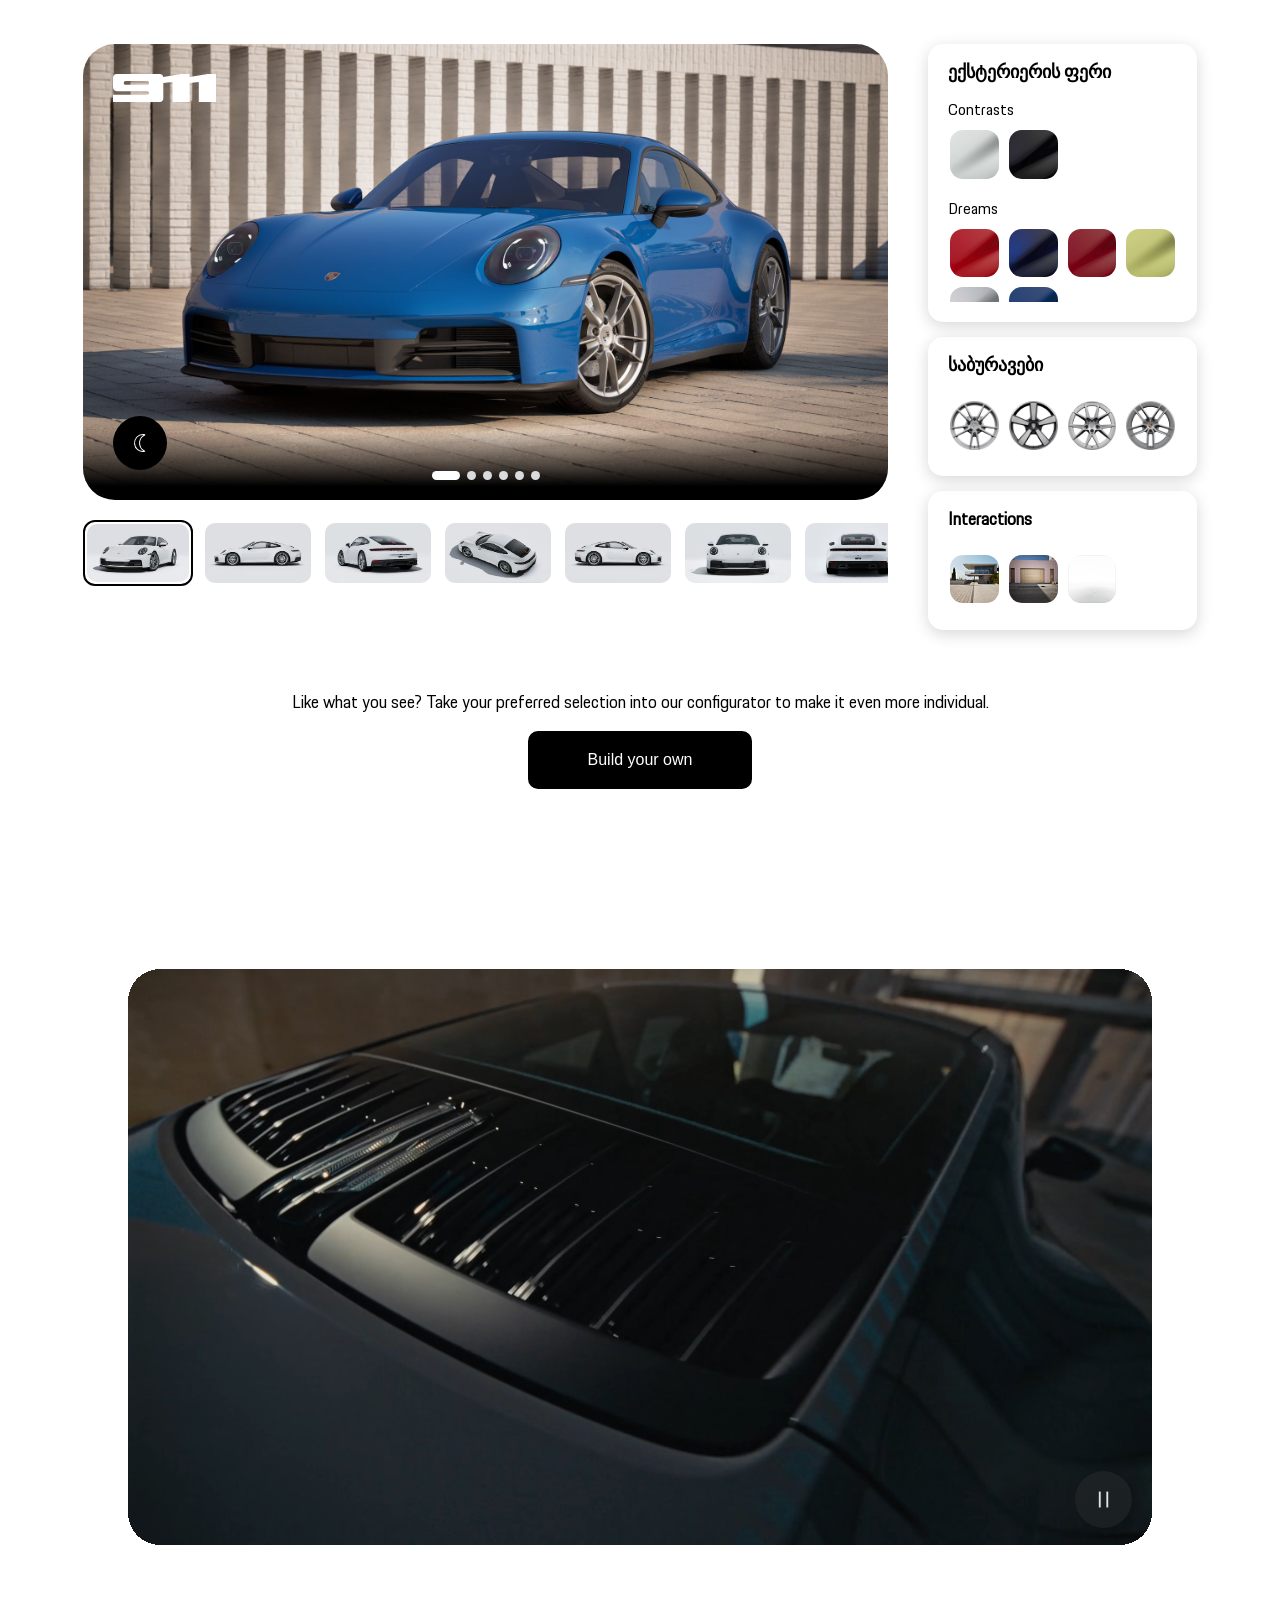
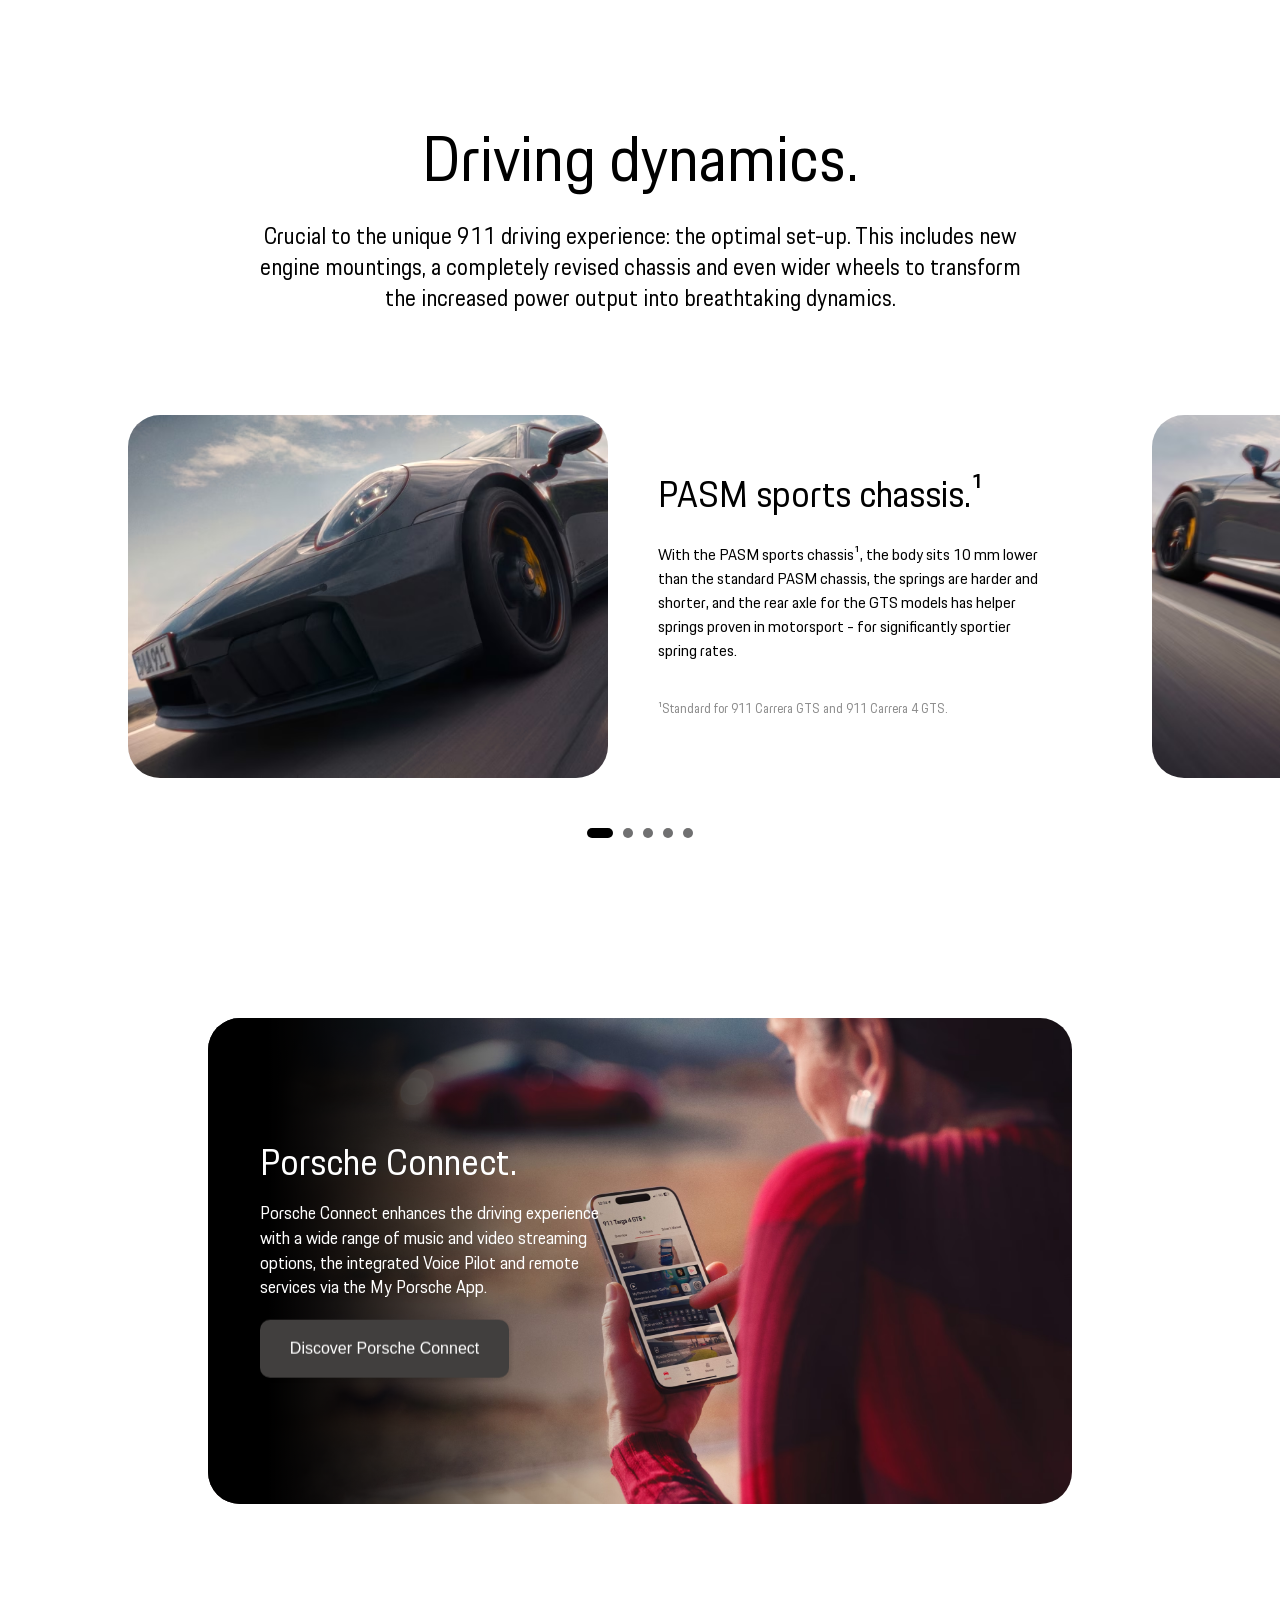
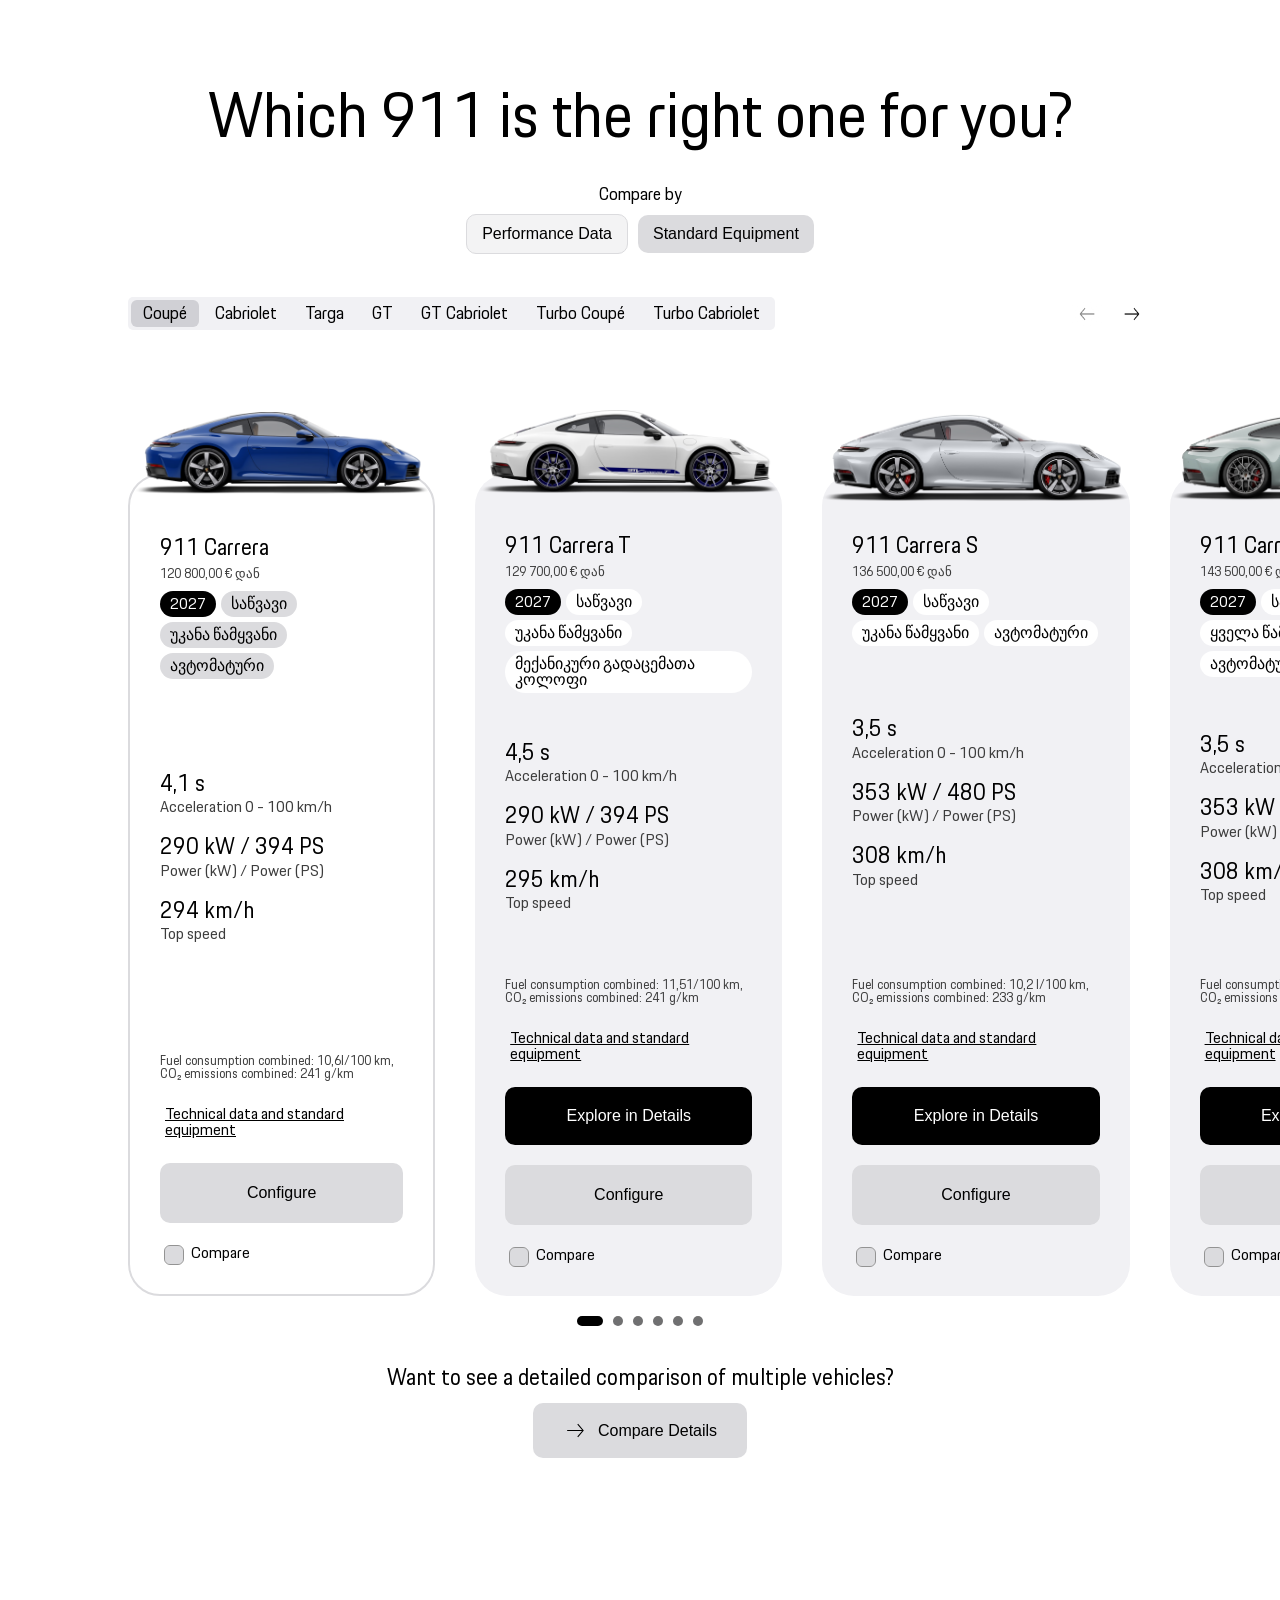
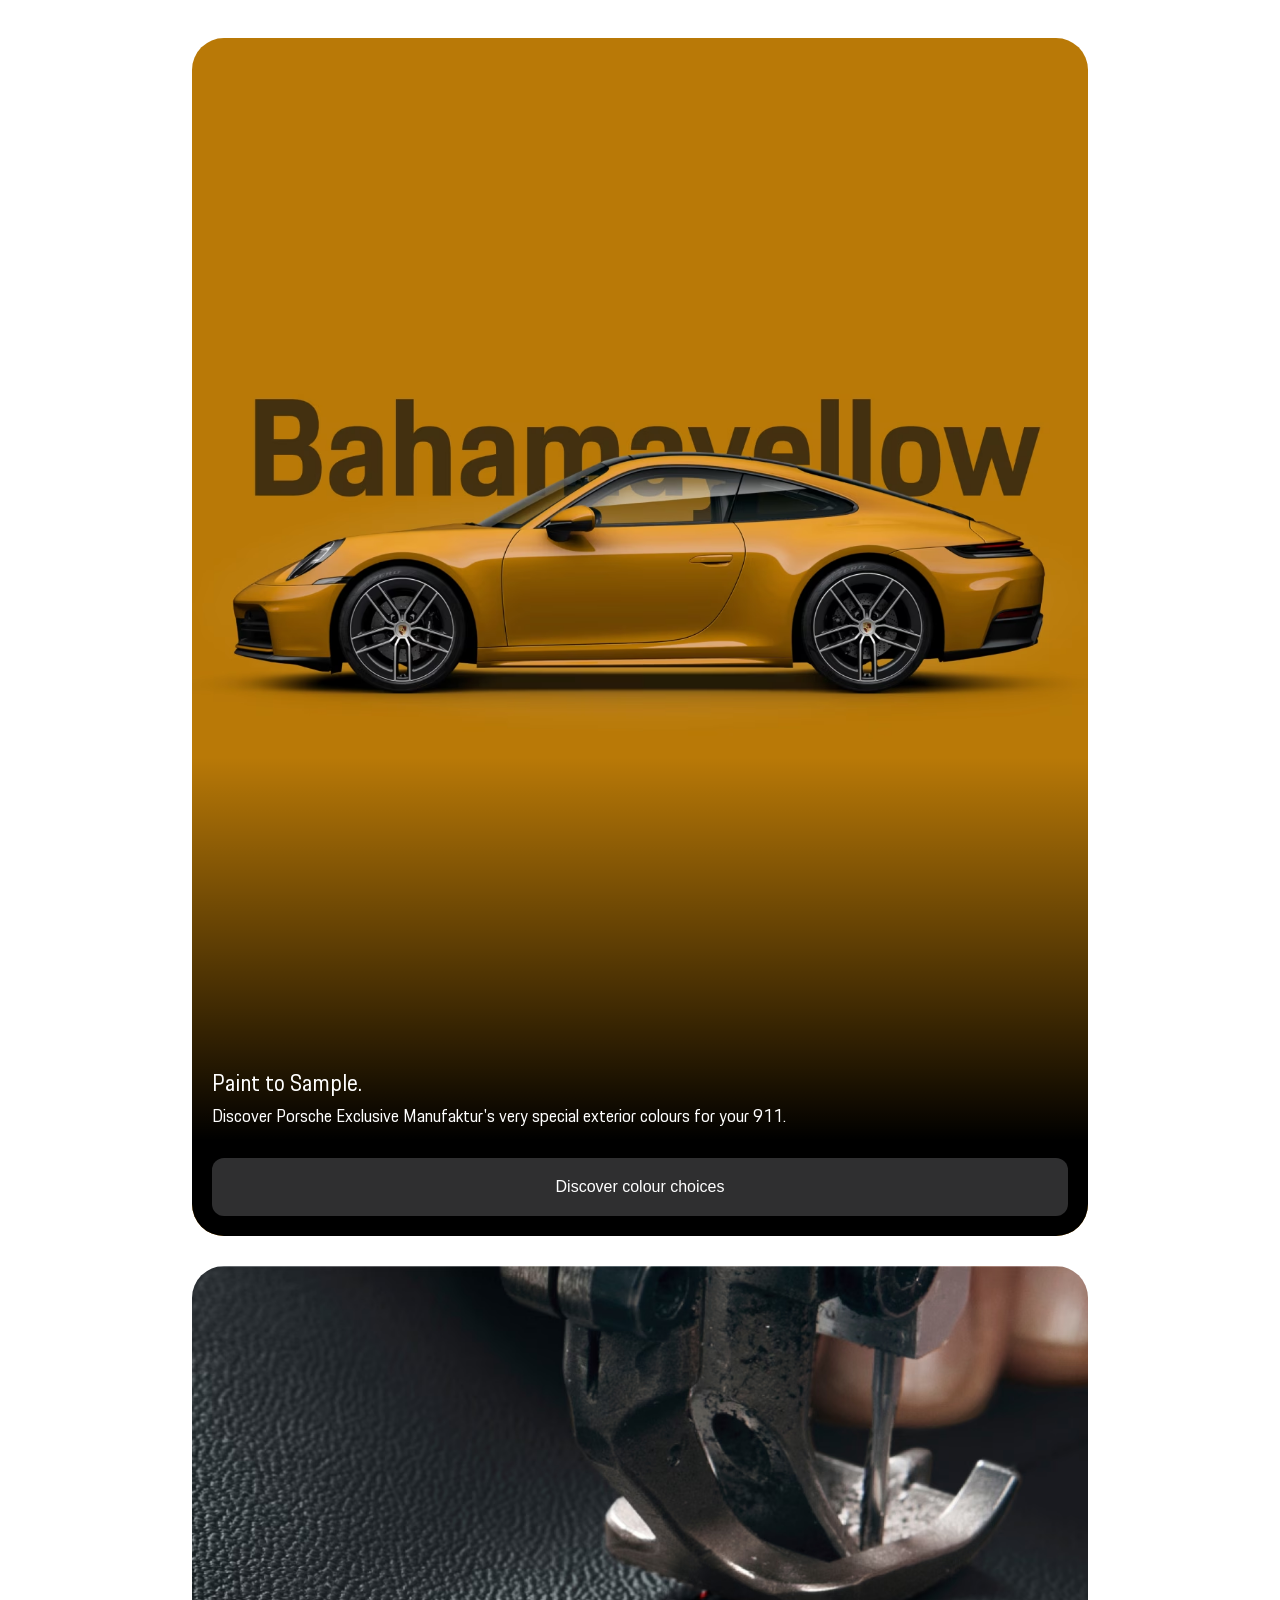
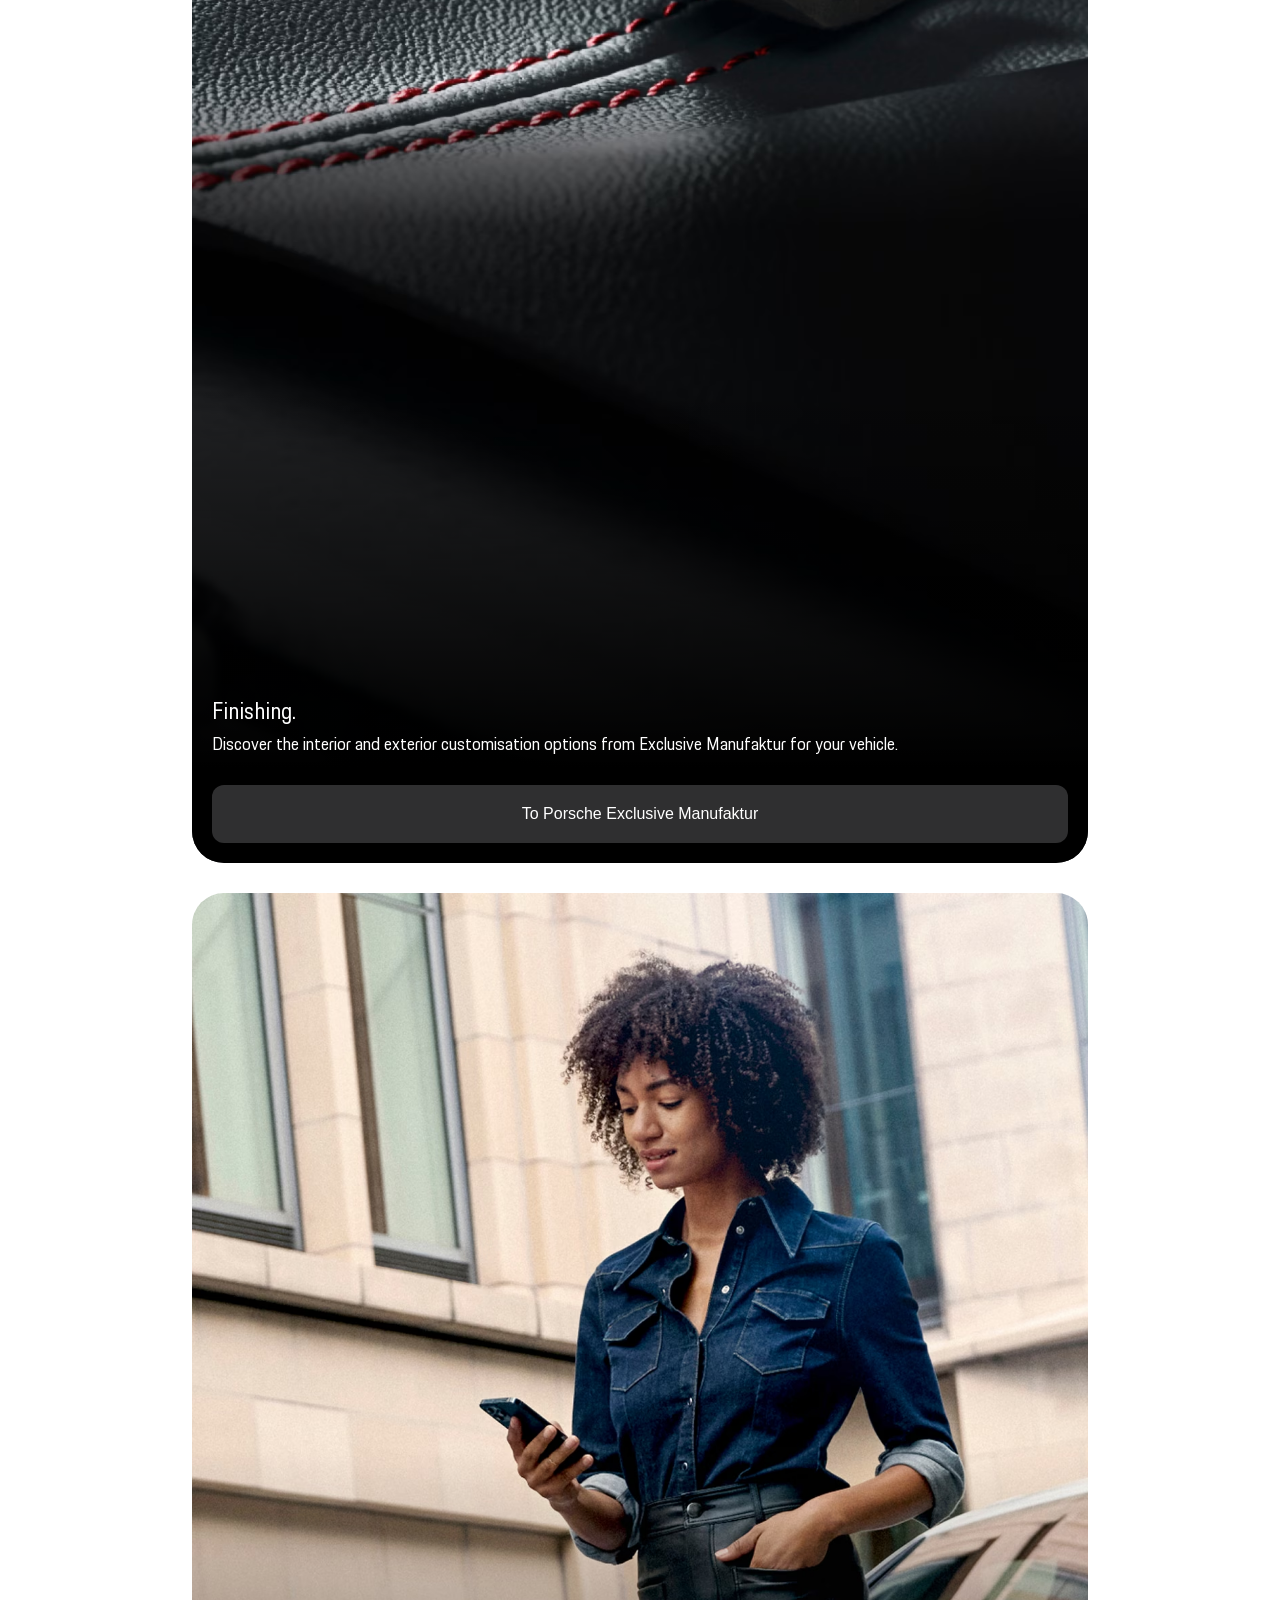
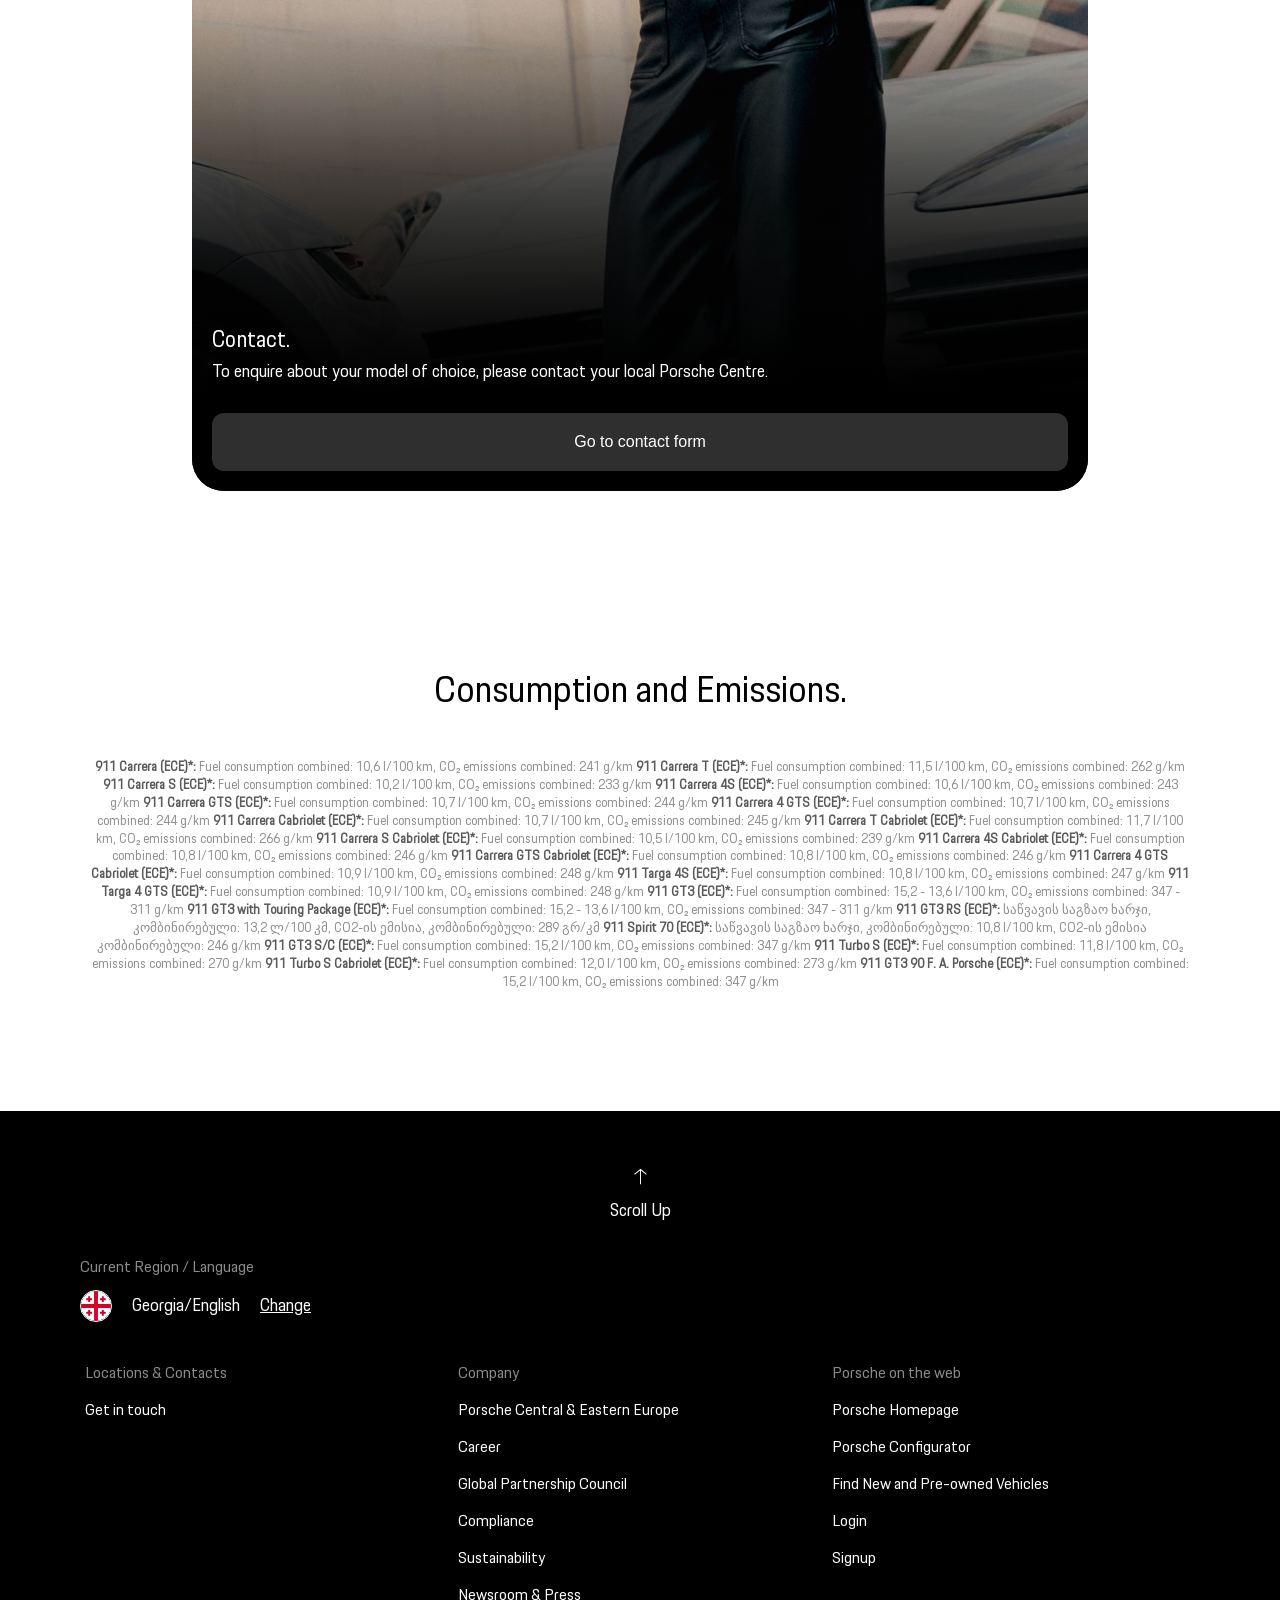
==== commit 7b2bd61c: "create porsche panamera page, make setup for it. make section1-6 layout of porsche panamera page and" ====
--- a/pages/911.html
+++ b/pages/911.html
@@ -86,6 +86,7 @@
                   <p class="fuel-type">ელექტრო</p>
                 </div>
               </div>
+              <a href="./panamera.html">
               <div class="car-model-card">
                 <p class="car-model-name">Panamera</p>
                 <img
@@ -98,6 +99,7 @@
                   <p class="fuel-type">საწვავი</p>
                 </div>
               </div>
+              </a>
               <div class="car-model-card">
                 <p class="car-model-name">Macan</p>
                 <img
--- a/styles/main.css
+++ b/styles/main.css
@@ -3583,6 +3583,147 @@
   width: 100%;
 }
 
+.page-panamera .panamera-hero-section .section-up {
+  height: clamp(210px, 25vw, 430px);
+}
+.page-panamera .panamera-hero-section .section-up .model-signature-image {
+  width: clamp(180px, 34vw, 520px);
+}
+.page-panamera .panamera-hero-section .section-up .model-side-profile-image {
+  bottom: -18%;
+  width: clamp(320px, 70vw, 1180px);
+}
+
+@media (max-width: 760px) {
+  .page-panamera .panamera-hero-section .section-up {
+    height: clamp(200px, 42vw, 360px);
+  }
+  .page-panamera .panamera-hero-section .section-up .model-side-profile-image {
+    width: clamp(340px, 96vw, 760px);
+  }
+}
+.page-panamera .panamera-models-section {
+  width: 100%;
+}
+.page-panamera .panamera-models-section .section-container {
+  width: 100%;
+}
+.page-panamera .panamera-models-section .slider {
+  padding-top: clamp(85px, 9vw, 130px);
+}
+.page-panamera .panamera-models-section .slider .slide {
+  flex-basis: clamp(310px, 27vw, 430px);
+}
+
+@media (max-width: 760px) {
+  .page-panamera .panamera-models-section .slider {
+    padding-top: 110px;
+  }
+}
+.page-panamera .panamera-story-section .testimonial-image.image1 {
+  aspect-ratio: 16/9;
+  object-fit: cover;
+}
+.page-panamera .panamera-story-section .testimonial-image.image2 {
+  width: clamp(180px, 28vw, 430px);
+  max-height: 520px;
+  object-fit: cover;
+}
+.page-panamera .panamera-story-section .testimonial-image.image3 {
+  aspect-ratio: 16/10;
+  object-fit: cover;
+}
+.page-panamera .panamera-highlights-section .slider-card .slider-media {
+  width: min(72vw, 900px);
+}
+
+@media (max-width: 760px) {
+  .page-panamera .panamera-story-section .testimonial-image.image2 {
+    display: none;
+  }
+  .page-panamera .panamera-highlights-section .slider-card .slider-media {
+    width: 84vw;
+  }
+}
+.page-panamera .panamera-configuration-section .main-window {
+  aspect-ratio: 16/9;
+}
+.page-panamera .panamera-configuration-section .main-window .background-media,
+.page-panamera .panamera-configuration-section .main-window .background-image {
+  height: 100%;
+}
+.page-panamera .panamera-configuration-section .main-window .background-image {
+  object-position: center;
+}
+.page-panamera .panamera-configuration-section .hotspot {
+  display: flex;
+  flex-direction: row;
+  justify-content: center;
+  align-items: center;
+  gap: 0px;
+  position: absolute;
+  z-index: 3;
+  width: clamp(28px, 3vw, 36px);
+  aspect-ratio: 1/1;
+  border: 0;
+  border-radius: 50%;
+  background-color: #ffffff;
+  color: #000000;
+  font-size: clamp(1.1rem, 2vw, 1.5rem);
+  line-height: 1;
+  transition-duration: 0.15s;
+}
+.page-panamera .panamera-configuration-section .hotspot:hover {
+  cursor: pointer;
+  transform: scale(1.08);
+}
+.page-panamera .panamera-configuration-section .hotspot-front {
+  left: 27%;
+  top: 56%;
+}
+.page-panamera .panamera-configuration-section .hotspot-light {
+  left: 52%;
+  top: 48%;
+}
+.page-panamera .panamera-configuration-section .hotspot-wheel {
+  left: 42%;
+  top: 72%;
+}
+.page-panamera .panamera-configuration-section .hotspot-door {
+  left: 70%;
+  top: 52%;
+}
+.page-panamera .panamera-configuration-section .selected-config-item {
+  border: 2px solid #000000;
+}
+.page-panamera .panamera-configuration-section .thumbnail-image,
+.page-panamera .panamera-configuration-section .config-interaction {
+  aspect-ratio: 16/9;
+  object-fit: cover;
+}
+
+@media (max-width: 1000px) {
+  .page-panamera .panamera-configuration-section .main-window {
+    aspect-ratio: 4/3;
+  }
+  .page-panamera .panamera-configuration-section .hotspot {
+    display: none;
+  }
+}
+.page-panamera {
+  width: 100%;
+}
+.page-panamera main {
+  display: flex;
+  flex-direction: column;
+  justify-content: center;
+  align-items: center;
+  gap: 0px;
+  gap: clamp(100px, 15vw, 180px);
+  margin-bottom: 120px;
+  width: 100%;
+}
+
 .page-content-section .section-container {
   display: flex;
   flex-direction: column;
@@ -4220,4 +4361,6 @@
     flex-direction: column;
     gap: 10px;
   }
-}/*# sourceMappingURL=main.css.map */+}
+
+/*# sourceMappingURL=main.css.map */
